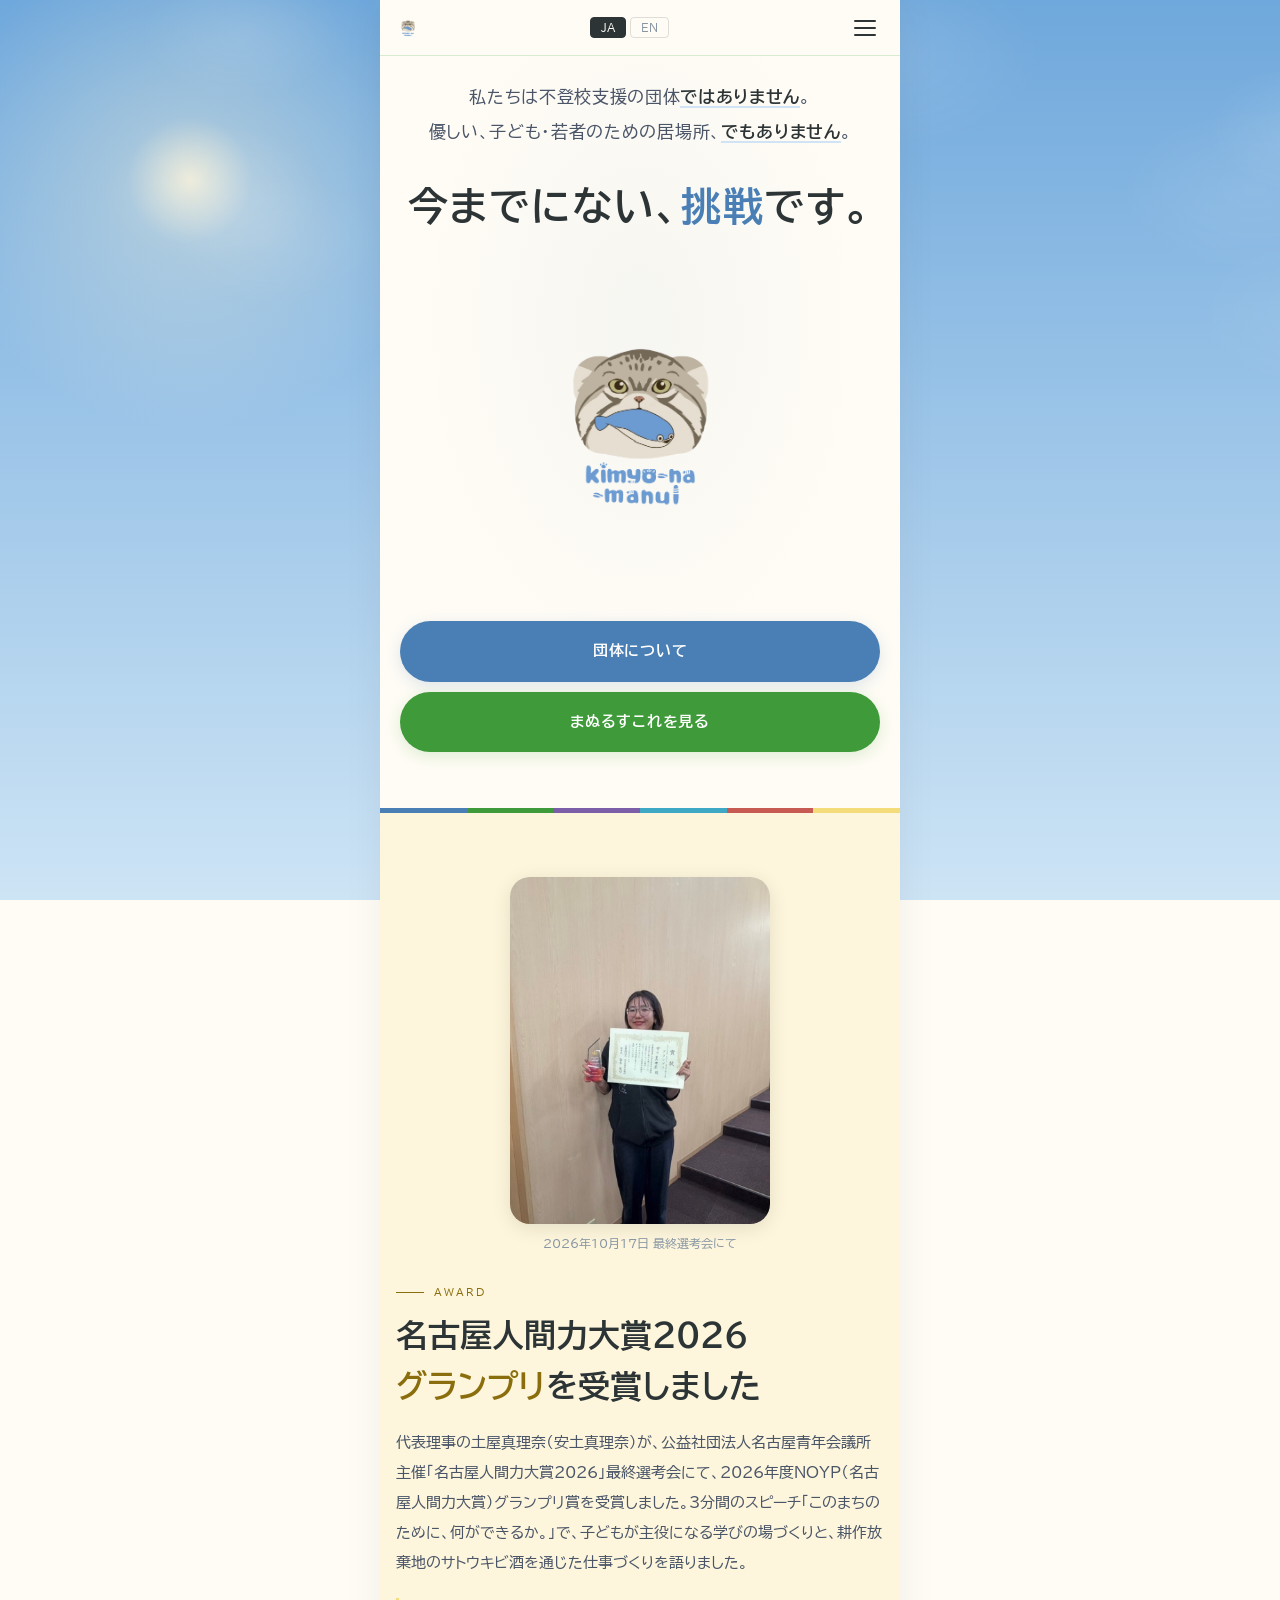
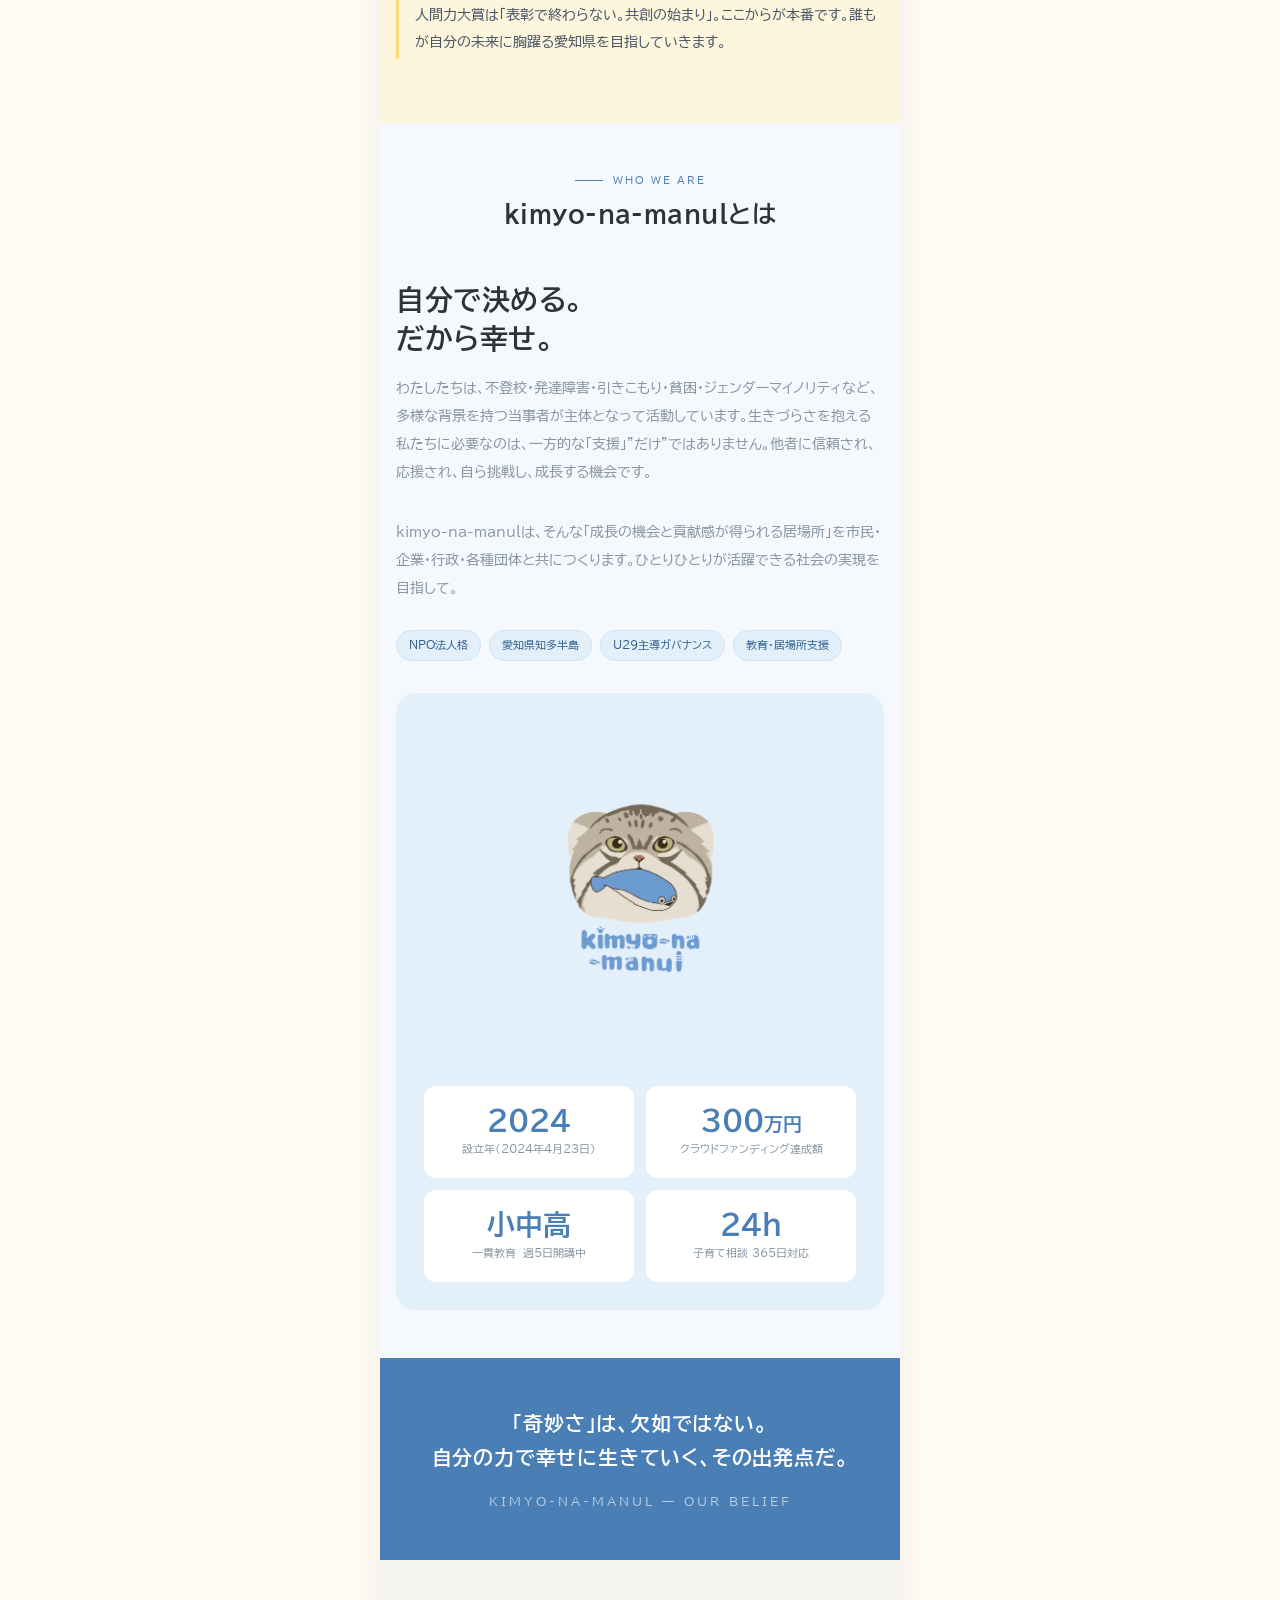
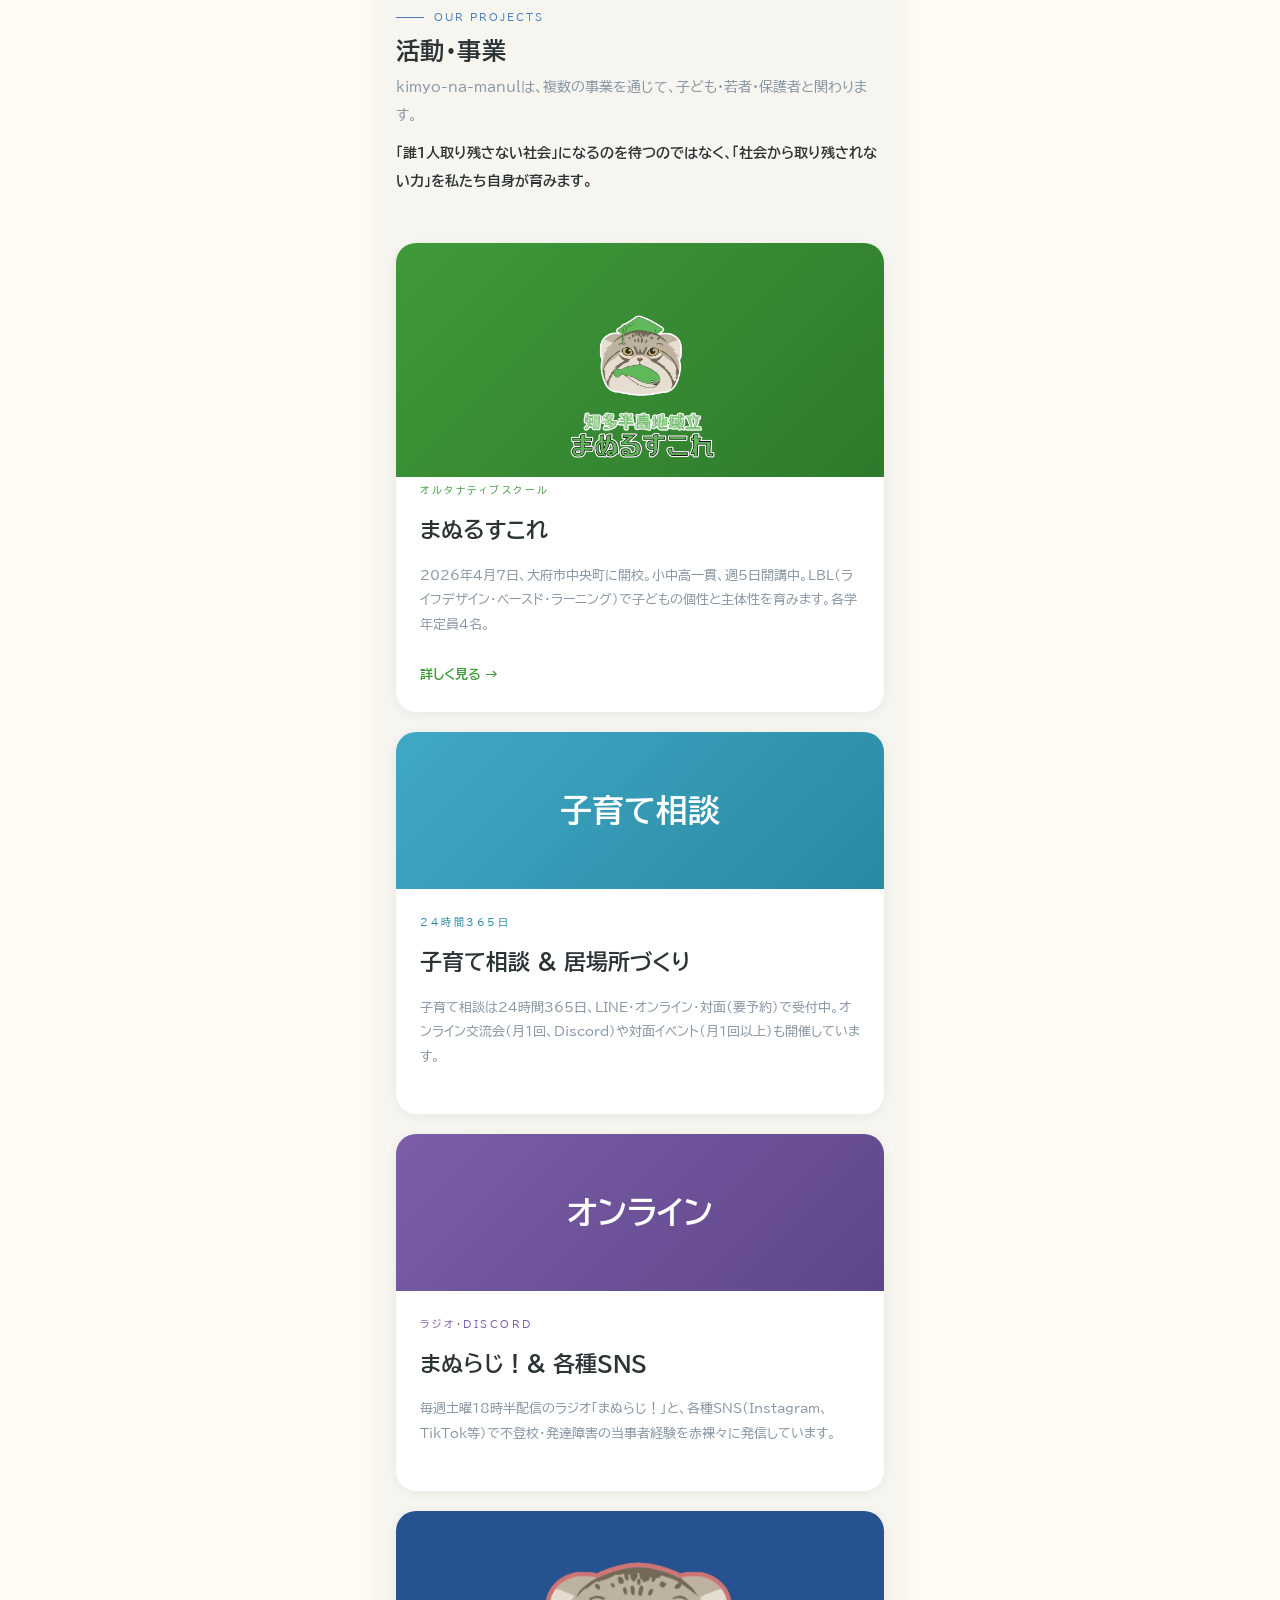
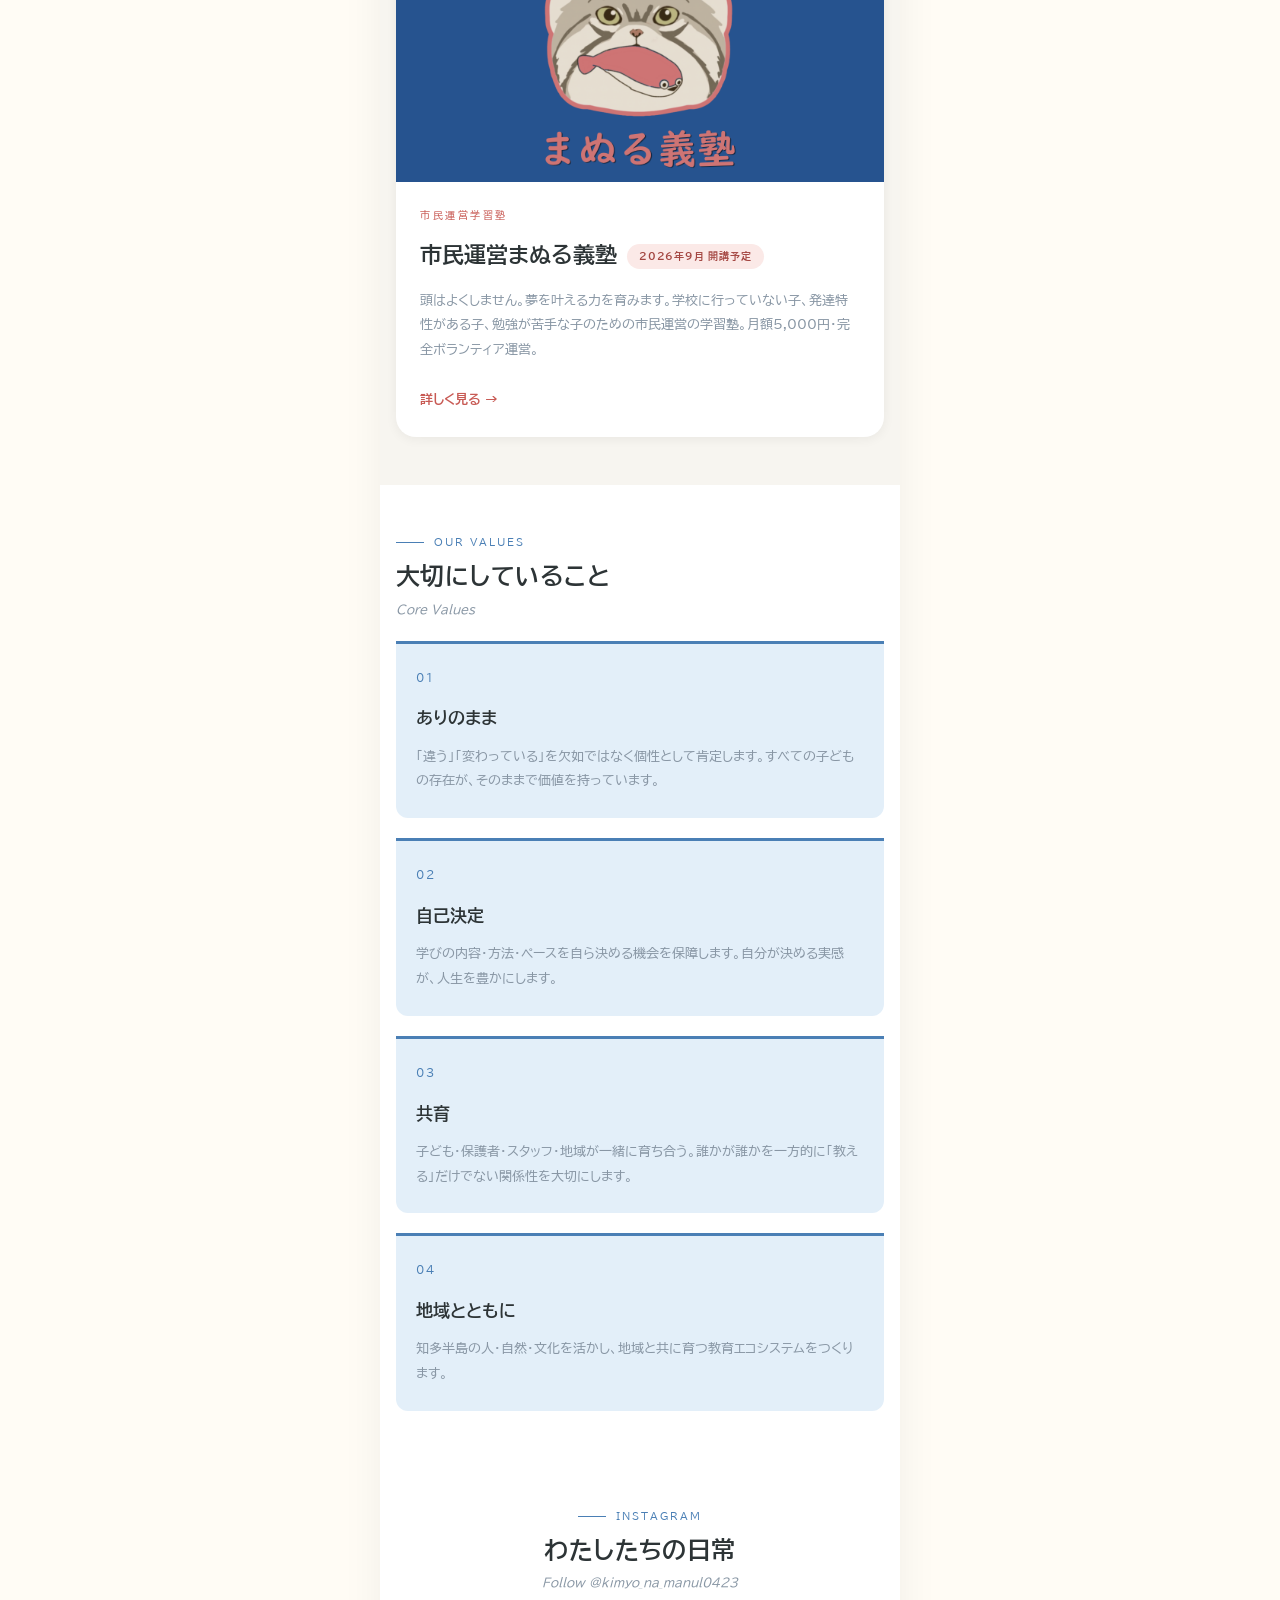
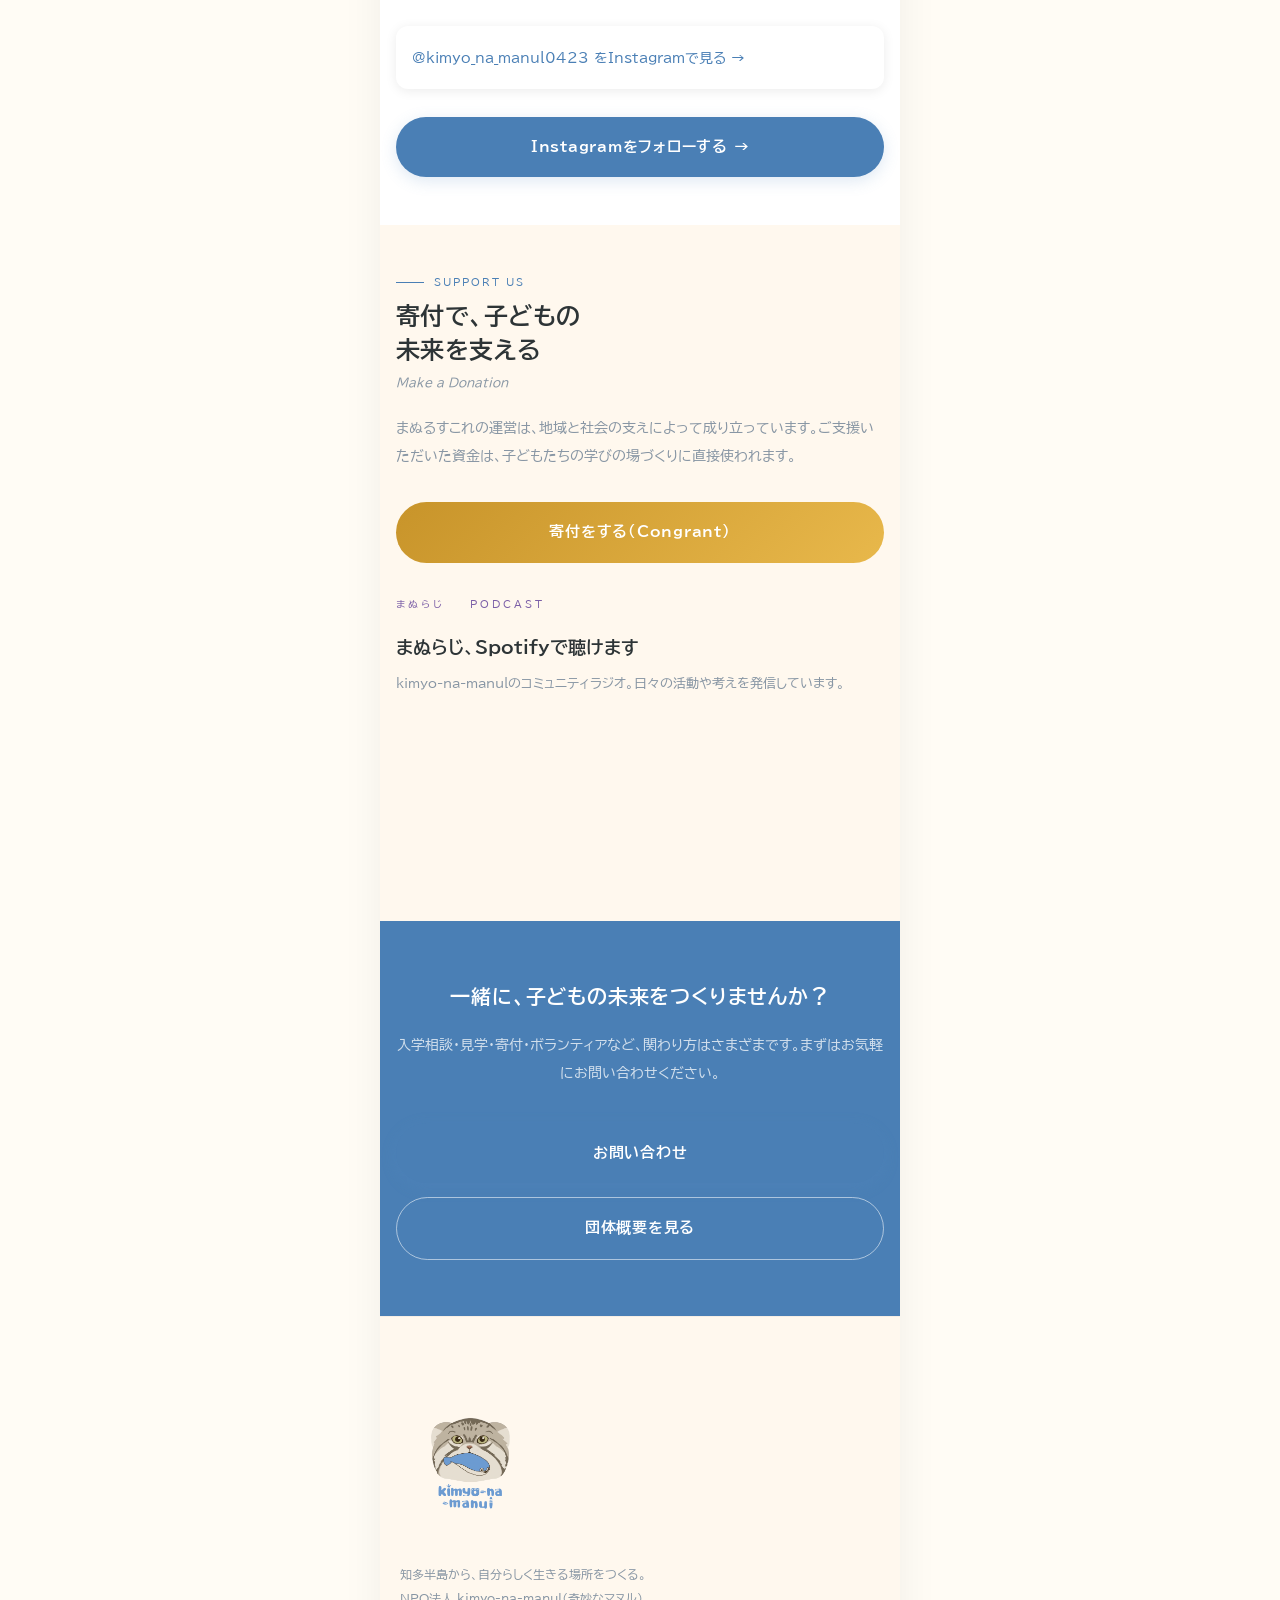
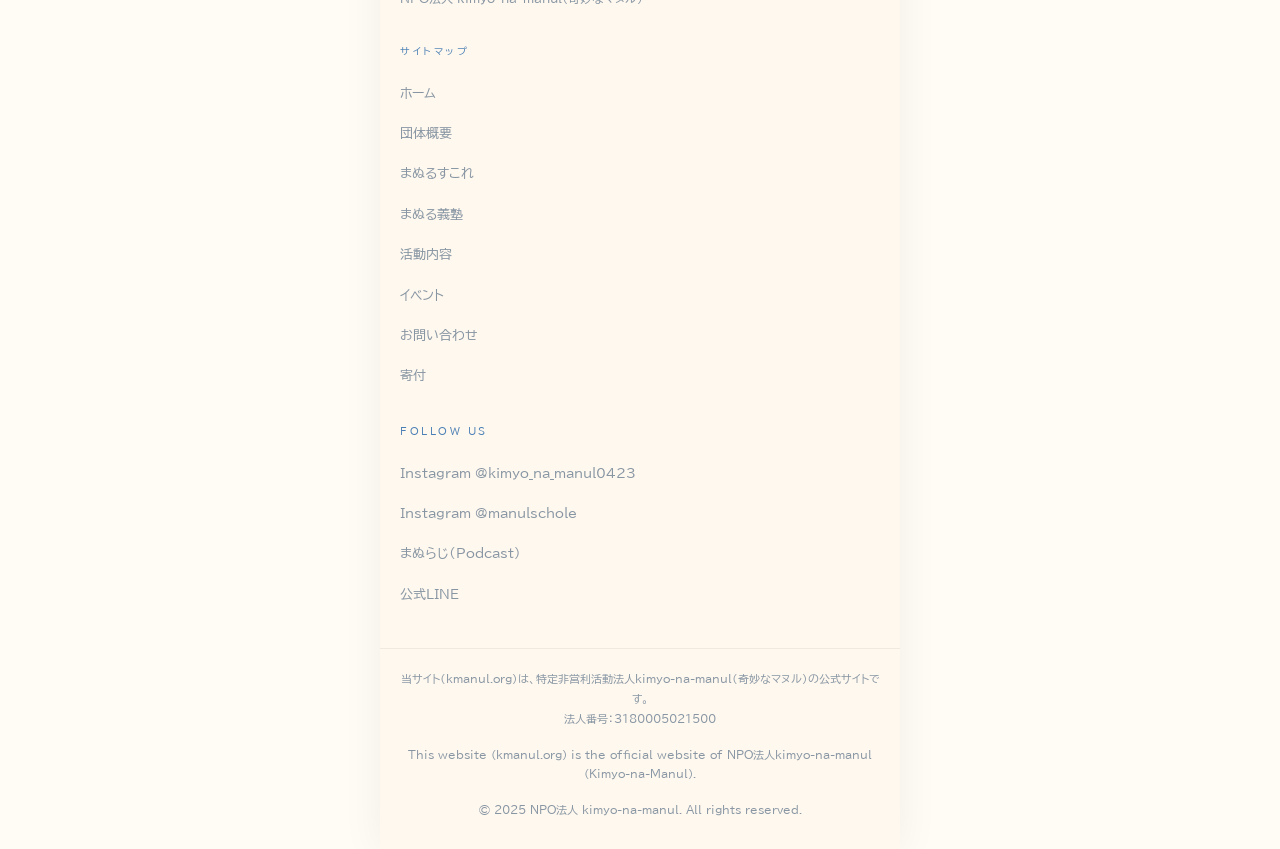
==== index.html @ 0766c2cf "まぬる義塾のロゴをトップのカードと義塾ページに追加 Co-Authored-By: Claude Opus 5.5 <noreply@anthropic.com>" ====
<!DOCTYPE html>
<html lang="ja">
<head>
<meta charset="UTF-8">
<meta name="viewport" content="width=device-width, initial-scale=1.0">
<meta name="google-site-verification" content="Asl8vJE8PZEnxf7R0S0iDRGA7ygkxkPpIfJQhtOvMJY">
<title>kimyo-na-manul（奇妙なマヌル）| 大府市のオルタナティブスクール「まぬるすこれ」運営 — 不登校の子どもの学びの場</title>
<meta name="description" content="kimyo-na-manul（奇妙なマヌル）は愛知県大府市のNPO法人。不登校・発達障害など多様な背景を持つ子どものオルタナティブスクール「まぬるすこれ」を運営。フリースクールとは異なる、自己決定・探究・地域共育の学びの場。子育て相談24時間対応。">
<meta name="keywords" content="kimyo-na-manul,奇妙なマヌル,まぬるすこれ,NPO法人,知多半島,オルタナティブスクール,大府市,不登校,フリースクール,自己決定,探究学習,りんごの樹,愛知県">
<link rel="canonical" href="https://kmanul.org/">
<link rel="alternate" hreflang="ja" href="https://kmanul.org/">
<meta property="og:title" content="kimyo-na-manul（奇妙なマヌル）| オルタナティブスクール「まぬるすこれ」運営NPO">
<meta property="og:description" content="愛知県知多半島のNPO法人。オルタナティブスクール「まぬるすこれ」を大府市で運営。自己決定と探究で子どもの主体性を育む。">
<meta property="og:url" content="https://kmanul.org/">
<meta property="og:type" content="website">
<meta property="og:image" content="https://kmanul.org/assets/logo-kmanul.png">
<meta property="og:site_name" content="NPO法人 kimyo-na-manul（奇妙なマヌル）">
<meta property="og:locale" content="ja_JP">
<meta name="twitter:card" content="summary_large_image">
<meta name="twitter:title" content="kimyo-na-manul（奇妙なマヌル）| まぬるすこれ運営NPO">
<meta name="twitter:description" content="愛知県知多半島のNPO法人。オルタナティブスクール「まぬるすこれ」を大府市で運営。">
<meta name="twitter:image" content="https://kmanul.org/assets/logo-kmanul.png">
<link rel="icon" href="favicon.ico" type="image/x-icon">
<link rel="stylesheet" href="assets/style.css?v=30">
<script type="application/ld+json">
{
  "@context": "https://schema.org",
  "@type": "NonprofitOrganization",
  "name": "NPO法人 kimyo-na-manul",
  "alternateName": ["奇妙なマヌル", "kimyo-na-manul", "キミョウナマヌル"],
  "url": "https://kmanul.org",
  "logo": "https://kmanul.org/assets/logo-kmanul.png",
  "description": "愛知県知多半島を拠点に、オルタナティブスクール「まぬるすこれ」や民間教育センター「りんごの樹」を運営するNPO法人。不登校・発達障害・多様な背景を持つ子ども・若者の成長を支援。",
  "foundingDate": "2024-04-23",
  "areaServed": {
    "@type": "AdministrativeArea",
    "name": "愛知県知多半島"
  },
  "address": {
    "@type": "PostalAddress",
    "addressLocality": "大府市",
    "addressRegion": "愛知県",
    "addressCountry": "JP"
  },
  "sameAs": [
    "https://www.instagram.com/kimyo_na_manul0423/",
    "https://www.instagram.com/manulschole/",
    "https://open.spotify.com/show/4pCX4vRVYYnigfrbYCAyXj",
    "https://congrant.com/project/kimyo-na-manul/20646"
  ],
  "knowsAbout": ["オルタナティブ教育", "不登校支援", "自己決定型学習", "地域共育"],
  "subOrganization": {
    "@type": "School",
    "name": "まぬるすこれ",
    "alternateName": ["Manul Schole", "マヌルスコレ"],
    "url": "https://kmanul.org/manul-schole.html",
    "description": "愛知県大府市のオルタナティブスクール。小中高一貫、週5日開講。自己決定・探究・地域共育を柱に子どもの主体性を育む。"
  }
}
</script>
<script type="application/ld+json">
{
  "@context": "https://schema.org",
  "@type": "WebSite",
  "name": "kimyo-na-manul（奇妙なマヌル）公式サイト",
  "alternateName": ["まぬるすこれ公式", "kmanul.org"],
  "url": "https://kmanul.org"
}
</script>
<script type="application/ld+json">
{
  "@context": "https://schema.org",
  "@type": "FAQPage",
  "mainEntity": [
    {
      "@type": "Question",
      "name": "kimyo-na-manul（奇妙なマヌル）とは何ですか？",
      "acceptedAnswer": {
        "@type": "Answer",
        "text": "愛知県大府市を拠点に活動するNPO法人です。オルタナティブスクール「まぬるすこれ」の運営、24時間対応の子育て相談、Podcastまぬらじの配信などを行っています。不登校・発達障害・多様な背景を持つ子ども・若者の成長を支えています。"
      }
    },
    {
      "@type": "Question",
      "name": "大府市で不登校の子どもが通える場所はありますか？",
      "acceptedAnswer": {
        "@type": "Answer",
        "text": "NPO法人kimyo-na-manulが運営するオルタナティブスクール「まぬるすこれ」が大府市中央町にあります。不登校の児童生徒も入学でき、小中高一貫・週5日・授業料無償で運営しています。フリースクールとは異なり、自己決定と探究を重視した教育を行っています。JR大府駅から徒歩約10分。"
      }
    }
  ]
}
</script>
<style>
/* ── HERO ── */
.hero {
  min-height: auto;
  background: var(--cream);
  display: flex;
  flex-direction: column;
  justify-content: center;
  align-items: center;
  padding: 80px 0 56px;
  position: relative;
  overflow: hidden;
  text-align: center;
}
.hero-bg {
  position: absolute;
  inset: 0;
  background:
    radial-gradient(ellipse 60% 60% at 50% 40%, rgba(74,127,181,0.05) 0%, transparent 70%);
  pointer-events: none;
}
.hero-content {
  position: relative;
  z-index: 2;
  max-width: 900px;
  margin: 0 auto;
  padding: 0 20px;
  width: 100%;
}
/* 何者でないかを先に言い切る一文。ページの起点なので弱く出さない */
.hero-deny {
  font-family: 'BIZ UDPGothic', 'Hiragino Sans', 'Yu Gothic', sans-serif;
  font-size: 20px;
  font-weight: 400;
  color: var(--text-mid);
  line-height: 2.1;
  margin-bottom: 28px;
  letter-spacing: 0.04em;
}
/* 否定の語だけ濃く太く。ここが効かないと次の「挑戦です。」が立たない */
.hero-deny b {
  font-weight: 700;
  color: var(--text);
  border-bottom: 2px solid var(--sky-mid);
  padding-bottom: 1px;
}
.hero-punch {
  font-family: 'BIZ UDPGothic', 'Hiragino Sans', 'Yu Gothic', sans-serif;
  font-size: clamp(26px, 7vw, 40px);
  font-weight: 700;
  color: var(--text);
  line-height: 1.5;
  margin-bottom: 36px;
  letter-spacing: 0.04em;
}
.hero-punch em {
  font-style: normal;
  color: var(--sky);
}
.pc-only { display: inline; }
@media (max-width: 600px) {
  .pc-only { display: none; }
}
.hero-logo { margin-bottom: 40px; }
.hero-logo img { width: min(360px, 70%); height: auto; display: inline-block; }
.hero-actions { display: flex; gap: 14px; flex-wrap: wrap; justify-content: center; }

/* ── ABOUT ── */
.about { background: var(--white); }
.about-grid {
  display: grid;
  grid-template-columns: 1fr 1fr;
  gap: 80px;
  align-items: center;
}
.about-img-block {
  background: var(--sky-light);
  border-radius: 20px;
  padding: 48px;
  text-align: center;
}
.about-img-block img { width: 80%; height: auto; }
.about-stats {
  display: grid;
  grid-template-columns: 1fr 1fr;
  gap: 12px;
  margin-top: 32px;
}
.stat {
  background: var(--white);
  border-radius: 12px;
  padding: 20px;
  text-align: center;
}
.stat-num {
  font-family: 'BIZ UDPGothic', 'Hiragino Sans', 'Yu Gothic', sans-serif;
  font-size: 36px;
  font-weight: 700;
  color: var(--sky);
  line-height: 1;
  margin-bottom: 6px;
}
.stat-label {
  font-family: 'BIZ UDPGothic', 'Hiragino Sans', 'Yu Gothic', sans-serif;
  font-size: 11px;
  color: var(--text-muted);
  line-height: 1.6;
}
.badge-list { display: flex; flex-wrap: wrap; gap: 8px; margin-top: 28px; }
.badge {
  background: var(--sky-light);
  border: 1px solid var(--sky-mid);
  color: var(--sky-dark);
  font-family: 'BIZ UDPGothic', 'Hiragino Sans', 'Yu Gothic', sans-serif;
  font-size: 12px;
  padding: 5px 14px;
  border-radius: 999px;
}

/* ── MISSION BAND ── */
.mission-band {
  background: var(--sky);
  padding: 72px 0;
  text-align: center;
}
.mission-large {
  font-family: 'BIZ UDPGothic', 'Hiragino Sans', 'Yu Gothic', sans-serif;
  font-size: clamp(22px, 3.5vw, 40px);
  font-weight: 700;
  color: var(--white);
  line-height: 1.7;
  max-width: 800px;
  margin: 0 auto 16px;
  letter-spacing: 0.04em;
}
.mission-sub {
  font-family: 'BIZ UDPGothic', 'Hiragino Sans', 'Yu Gothic', sans-serif;
  font-size: 12px;
  color: rgba(255,255,255,0.6);
  letter-spacing: 0.25em;
  text-transform: uppercase;
}

/* ── PROJECTS ── */
.projects { background: var(--stone); }
.projects-intro {
  max-width: 640px;
  margin-bottom: 48px;
}
/* 2文目が主張。1文目に埋もれないよう濃さで差をつける */
.projects-intro strong {
  display: inline-block;
  margin-top: 10px;
  font-weight: 700;
  color: var(--text);
}
.project-cards {
  display: grid;
  grid-template-columns: 1fr 1fr;
  gap: 20px;
}
.project-card {
  background: var(--white);
  border-radius: 20px;
  overflow: hidden;
  text-decoration: none;
  color: inherit;
  display: block;
  transition: transform 0.3s, box-shadow 0.3s;
  box-shadow: 0 2px 12px rgba(0,0,0,0.06);
}
.project-card:hover { transform: translateY(-6px); box-shadow: 0 12px 32px rgba(0,0,0,0.12); }
.project-card-top {
  padding: 36px 36px 0;
}
/* 事業ごとの色。七色のまま並べる */
.project-card-top.sky    { background: linear-gradient(135deg, var(--sky), var(--sky-dark)); }
.project-card-top.green  { background: linear-gradient(135deg, var(--green), var(--green-dark)); }
.project-card-top.purple { background: linear-gradient(135deg, var(--purple), var(--purple-dark)); }
.project-card-top.aqua   { background: linear-gradient(135deg, var(--aqua), var(--aqua-dark)); }
.project-card-top.red    { background: linear-gradient(135deg, var(--red), var(--red-dark)); }
.project-card-logo { width: 80%; max-width: 280px; height: auto; display: block; margin: 0 auto -20px; }
.project-card-body { padding: 32px 36px 36px; }
.project-card-tag {
  font-family: 'BIZ UDPGothic', 'Hiragino Sans', 'Yu Gothic', sans-serif;
  font-size: 10px;
  letter-spacing: 0.25em;
  text-transform: uppercase;
  margin-bottom: 10px;
}
.project-card-tag.sky    { color: var(--sky); }
.project-card-tag.green  { color: var(--green); }
.project-card-tag.purple { color: var(--purple); }
.project-card-tag.aqua   { color: var(--aqua-dark); }
.project-card-tag.red    { color: var(--red); }
.project-card-link.purple { color: var(--purple); }
.project-card-link.aqua   { color: var(--aqua-dark); }
.project-card-link.red    { color: var(--red); }
/* 開講前であることを事業名の隣で示す */
.project-card-name .soon {
  display: inline-block;
  margin-left: 10px;
  vertical-align: 3px;
  font-size: 10px;
  font-weight: 700;
  letter-spacing: 0.08em;
  color: var(--red-dark);
  background: var(--red-light);
  border-radius: 999px;
  padding: 3px 12px;
}
.project-card-name {
  font-family: 'BIZ UDPGothic', 'Hiragino Sans', 'Yu Gothic', sans-serif;
  font-size: 22px;
  font-weight: 700;
  color: var(--text);
  margin-bottom: 12px;
}
.project-card-desc {
  font-family: 'BIZ UDPGothic', 'Hiragino Sans', 'Yu Gothic', sans-serif;
  font-size: 13px;
  color: var(--text-muted);
  line-height: 1.9;
  margin-bottom: 20px;
}
.project-card-link {
  font-family: 'BIZ UDPGothic', 'Hiragino Sans', 'Yu Gothic', sans-serif;
  font-size: 13px;
  font-weight: 700;
  display: inline-flex;
  align-items: center;
  gap: 6px;
}
.project-card-link.sky { color: var(--sky); }
.project-card-link.green { color: var(--green); }

/* ── VALUES ── */
.values { background: var(--white); }
.values-grid {
  display: grid;
  grid-template-columns: repeat(4, 1fr);
  gap: 20px;
  margin-top: 8px;
}
.value-card {
  padding: 32px 24px;
  border-top: 3px solid var(--sky);
  background: var(--sky-light);
  border-radius: 0 0 12px 12px;
}
.value-num {
  font-family: 'BIZ UDPGothic', 'Hiragino Sans', 'Yu Gothic', sans-serif;
  font-size: 11px;
  color: var(--sky);
  letter-spacing: 0.2em;
  margin-bottom: 14px;
}
.value-title {
  font-family: 'BIZ UDPGothic', 'Hiragino Sans', 'Yu Gothic', sans-serif;
  font-size: 17px;
  font-weight: 700;
  color: var(--text);
  margin-bottom: 10px;
}
.value-text {
  font-family: 'BIZ UDPGothic', 'Hiragino Sans', 'Yu Gothic', sans-serif;
  font-size: 13px;
  color: var(--text-muted);
  line-height: 1.9;
}


/* ── INSTAGRAM ── */
.insta-section { background: var(--white); }
.insta-embed-wrap {
  max-width: 540px;
  margin: 32px auto 0;
}
.insta-cta {
  margin-top: 28px;
  text-align: center;
}

/* ── CTA ── */
.cta-band { background: var(--sky); padding: 80px 0; text-align: center; }
.cta-band h2 {
  font-family: 'BIZ UDPGothic', 'Hiragino Sans', 'Yu Gothic', sans-serif;
  font-size: clamp(22px, 3vw, 34px);
  font-weight: 700;
  color: var(--white);
  margin-bottom: 16px;
  letter-spacing: 0.04em;
}
.cta-band p {
  font-family: 'BIZ UDPGothic', 'Hiragino Sans', 'Yu Gothic', sans-serif;
  font-size: 14px;
  color: rgba(255,255,255,0.75);
  margin-bottom: 36px;
  line-height: 2;
}
.cta-btns { display: flex; gap: 14px; justify-content: center; flex-wrap: wrap; }

@media (max-width: 900px) {
  .hero { padding: 80px 0 56px; min-height: auto; }
  .hero-content { padding: 0 20px; }
  .hero-deny { font-size: 17px; margin-bottom: 26px; line-height: 2.05; }
  .hero-punch { font-size: clamp(26px, 7vw, 40px); margin-bottom: 36px; }
  .hero-logo img { width: min(240px, 65%); }
  .hero-actions { flex-direction: column; gap: 10px; }
  .about-grid { grid-template-columns: 1fr; gap: 32px; }
  .about-stats { grid-template-columns: 1fr 1fr; }
  .about-img-block { padding: 28px; }
  .about-img-block img { width: 60%; }
  .mission-band { padding: 48px 0; }
  .mission-large { font-size: 20px; padding: 0 8px; }
  .project-cards { grid-template-columns: 1fr; }
  .project-card-body { padding: 24px; }
  .values-grid { grid-template-columns: 1fr; }
  .value-card { padding: 24px 20px; }
  .cta-band { padding: 56px 0; }
  .cta-band h2 { font-size: 20px; }
  .cta-btns { flex-direction: column; }
}
@media (max-width: 600px) {
  .stat-num { font-size: 28px; }
  .badge { font-size: 11px; padding: 4px 12px; }
}

/* lang hidden */
[lang-hide] { display: none !important; }

/* phone-frame: force mobile layout */
.hero { padding: 80px 0 56px; min-height: auto; }
.hero-content { padding: 0 20px; }
.hero-deny { font-size: 17px; margin-bottom: 26px; line-height: 2.05; }
.hero-punch { font-size: clamp(26px, 7vw, 40px); margin-bottom: 36px; }
.hero-logo img { width: min(240px, 65%); }
.hero-actions { flex-direction: column; gap: 10px; }
.about-grid { grid-template-columns: 1fr; gap: 32px; }
.about-img-block { padding: 28px; }
.about-img-block img { width: 60%; }
.mission-band { padding: 48px 0; }
.mission-large { font-size: 20px; padding: 0 8px; }
.project-cards { grid-template-columns: 1fr !important; }
.project-card-body { padding: 24px; }
.values-grid { grid-template-columns: 1fr; }
.value-card { padding: 24px 20px; }
.cta-band { padding: 56px 0; }
.cta-band h2 { font-size: 20px; }
.cta-btns { flex-direction: column; }
.stat-num { font-size: 28px; }
.badge { font-size: 11px; padding: 4px 12px; }

/* ── AWARD（名古屋人間力大賞2026） ── */
.award {
  background: var(--yellow-light);
  padding: 64px 0;
}
.award-grid {
  display: grid;
  grid-template-columns: 1fr;
  gap: 28px;
}
.award-photo { max-width: 260px; margin: 0 auto; }
.award-photo img {
  width: 100%;
  border-radius: 20px;
  box-shadow: 0 4px 20px rgba(0,0,0,0.1);
  display: block;
}
.award-photo figcaption {
  font-size: 12px;
  color: var(--text-muted);
  margin-top: 8px;
  text-align: center;
}
.award-title {
  font-family: 'BIZ UDPGothic', 'Hiragino Sans', 'Yu Gothic', sans-serif;
  font-size: clamp(22px, 3vw, 32px);
  font-weight: 700;
  color: var(--navy);
  line-height: 1.6;
  margin-bottom: 16px;
}
.award-title em {
  font-style: normal;
  color: var(--yellow);
}
.award-text {
  font-size: 15px;
  color: var(--text-mid);
  line-height: 2;
  margin-bottom: 20px;
}
.award-quote {
  border-left: 3px solid var(--yellow-soft);
  padding: 4px 0 4px 16px;
  font-size: 14px;
  color: var(--text-mid);
  line-height: 1.9;
}
@media (max-width: 900px) {
  .award { padding: 48px 0; }
}
</style>
</head>
<body class="theme-npo">
<canvas id="sky" aria-hidden="true"></canvas>


<nav>
  <div class="nav-logo">
    <a href="index.html">
      <img src="assets/logo-kmanul.png" alt="kimyo-na-manul">
    </a>
  </div>
  <ul class="nav-links">
    <li><a href="index.html" class="active" data-ja="ホーム" data-en="Home">ホーム</a></li>
    <li><a href="about.html" data-ja="団体概要" data-en="About">団体概要</a></li>
    <li><a href="manul-schole.html" data-ja="まぬるすこれ" data-en="Manul Schole">まぬるすこれ</a></li>
    <li><a href="manul-juku.html" data-ja="まぬる義塾" data-en="Manul Gijuku">まぬる義塾</a></li>
    <li><a href="activities.html" data-ja="活動内容" data-en="Activities">活動内容</a></li>
    <li><a href="sns.html" data-ja="SNS・メディア" data-en="Media">SNS・メディア</a></li>
    <li><a href="events.html" class="nav-event" data-ja="イベント" data-en="Events">イベント</a></li>
    <li><a href="contact.html" class="nav-cta" data-ja="お問い合わせ" data-en="Contact">お問い合わせ</a></li>
  </ul>
  <div class="lang-toggle">
    <button class="lang-btn active" id="btn-ja" onclick="setLang('ja')">JA</button>
    <button class="lang-btn" id="btn-en" onclick="setLang('en')">EN</button>
  </div>
  <div class="nav-hamburger">
    <span></span><span></span><span></span>
  </div>
</nav>

<!-- HERO -->
<section class="hero">
  <div class="hero-bg"></div>
  <div class="hero-content">
    <p class="hero-deny">
      私たちは不登校支援の団体<b>ではありません</b>。<br>
      優しい、子ども・若者のための居場所、<b>でもありません</b>。
    </p>
    <h1 class="hero-punch"><span class="sr-only">kimyo-na-manul（奇妙なマヌル）— </span>今までにない、<em>挑戦</em>です。</h1>
    <div class="hero-logo">
      <img src="assets/logo-kmanul.png" alt="kimyo-na-manul（奇妙なマヌル）">
    </div>
    <div class="hero-actions">
      <a href="#about" class="btn-sky">団体について</a>
      <a href="manul-schole.html" class="btn-green">まぬるすこれを見る</a>
    </div>
  </div>
</section>

<!-- 七色 — ひとつの色では表せない -->
<div class="spectrum" role="presentation"></div>

<!-- AWARD — 名古屋人間力大賞2026 -->
<section class="award" id="award">
  <div class="container">
    <div class="award-grid">
      <figure class="award-photo reveal">
        <img src="images/award_noyp2026.jpg" alt="名古屋人間力大賞2026グランプリのトロフィーと賞状を手にする代表理事・土屋真理奈" loading="lazy">
        <figcaption data-ja="2026年10月17日 最終選考会にて" data-en="At the final selection, Oct 17, 2026">2026年10月17日 最終選考会にて</figcaption>
      </figure>
      <div class="reveal">
        <div class="eyebrow eyebrow-yellow">Award</div>
        <h2 class="award-title" data-ja="名古屋人間力大賞2026<br><em>グランプリ</em>を受賞しました" data-en="Grand Prix at the<br><em>Nagoya Ningenryoku Award 2026</em>">名古屋人間力大賞2026<br><em>グランプリ</em>を受賞しました</h2>
        <p class="award-text" data-ja="代表理事の土屋真理奈（安土真理奈）が、公益社団法人名古屋青年会議所主催「名古屋人間力大賞2026」最終選考会にて、2026年度NOYP（名古屋人間力大賞）グランプリ賞を受賞しました。3分間のスピーチ「このまちのために、何ができるか。」で、子どもが主役になる学びの場づくりと、耕作放棄地のサトウキビ酒を通じた仕事づくりを語りました。" data-en="Our representative director, Marina Tsuchiya (Marina Azuchi), received the 2026 NOYP Grand Prix at the Nagoya Ningenryoku Award 2026, hosted by the Nagoya Junior Chamber. In her 3-minute speech, “What can I do for this town?”, she spoke about building places where children lead their own learning, and creating jobs through sugarcane liquor grown on abandoned farmland.">
          代表理事の土屋真理奈（安土真理奈）が、公益社団法人名古屋青年会議所主催「名古屋人間力大賞2026」最終選考会にて、2026年度NOYP（名古屋人間力大賞）グランプリ賞を受賞しました。3分間のスピーチ「このまちのために、何ができるか。」で、子どもが主役になる学びの場づくりと、耕作放棄地のサトウキビ酒を通じた仕事づくりを語りました。
        </p>
        <p class="award-quote" data-ja="人間力大賞は「表彰で終わらない。共創の始まり」。ここからが本番です。誰もが自分の未来に胸躍る愛知県を目指していきます。" data-en="The award “doesn't end with recognition — it's the beginning of co-creation.” The real work starts now, toward an Aichi where everyone is excited about their own future.">
          人間力大賞は「表彰で終わらない。共創の始まり」。ここからが本番です。誰もが自分の未来に胸躍る愛知県を目指していきます。
        </p>
      </div>
    </div>
  </div>
</section>

<!-- ABOUT -->
<section class="about" id="about" style="background:var(--misora-bg);">
  <div class="container">
    <div style="margin-bottom:48px;text-align:center;" class="reveal">
      <div class="eyebrow eyebrow-sky" style="justify-content:center;">Who We Are</div>
      <h2 class="section-title" data-ja="kimyo-na-manulとは" data-en="Who We Are">kimyo-na-manulとは</h2>
    </div>
    <div class="about-grid">
      <div class="reveal">
        <h3 class="section-title" style="font-size:clamp(20px,2.5vw,28px);margin-bottom:16px;" data-ja="自分で決める。<br>だから幸せ。" data-en="Decide for yourself.<br>That's happiness.">自分で決める。<br>だから幸せ。</h3>
        <p class="section-lead" data-ja="わたしたちは、不登校・発達障害・引きこもり・貧困・ジェンダーマイノリティなど、多様な背景を持つ当事者が主体となって活動しています。生きづらさを抱える私たちに必要なのは、一方的な「支援」”だけ”ではありません。他者に信頼され、応援され、自ら挑戦し、成長する機会です。" data-en="We are led by people with diverse backgrounds — school refusal, developmental differences, social withdrawal, poverty, gender minorities. What those of us living with hardship need is not one-sided 'support' alone. It is trust, encouragement, and opportunities to challenge ourselves and grow.">
          わたしたちは、不登校・発達障害・引きこもり・貧困・ジェンダーマイノリティなど、多様な背景を持つ当事者が主体となって活動しています。生きづらさを抱える私たちに必要なのは、一方的な「支援」”だけ”ではありません。他者に信頼され、応援され、自ら挑戦し、成長する機会です。
        </p>
        <p style="font-size:14px;color:var(--text-muted);line-height:2;max-width:620px;margin-bottom:28px;" data-ja="kimyo-na-manulは、そんな「成長の機会と貢献感が得られる居場所」を市民・企業・行政・各種団体と共につくります。ひとりひとりが活躍できる社会の実現を目指して。" data-en="kimyo-na-manul creates 'places where people gain growth opportunities and a sense of contribution', together with citizens, businesses, government, and organizations — aiming for a society where everyone can thrive.">
          kimyo-na-manulは、そんな「成長の機会と貢献感が得られる居場所」を市民・企業・行政・各種団体と共につくります。ひとりひとりが活躍できる社会の実現を目指して。
        </p>
        <div class="badge-list">
          <span class="badge" data-ja="NPO法人格" data-en="Nonprofit">NPO法人格</span>
          <span class="badge" data-ja="愛知県知多半島" data-en="Chita Peninsula, Aichi">愛知県知多半島</span>
          <span class="badge" data-ja="U29主導ガバナンス" data-en="U29 Leadership">U29主導ガバナンス</span>
          <span class="badge" data-ja="教育・居場所支援" data-en="Education & Spaces">教育・居場所支援</span>
        </div>
      </div>
      <div class="about-img-block reveal">
        <img src="assets/logo-kmanul.png" alt="kimyo-na-manul">
        <div class="about-stats">
          <div class="stat">
            <div class="stat-num">2024</div>
            <div class="stat-label" data-ja="設立年（2024年4月23日）" data-en="Founded (April 23, 2024)">設立年（2024年4月23日）</div>
          </div>
          <div class="stat">
            <div class="stat-num">300<span style="font-size:1.2rem">万円</span></div>
            <div class="stat-label" data-ja="クラウドファンディング達成額" data-en="Crowdfunding achieved">クラウドファンディング達成額</div>
          </div>
          <div class="stat">
            <div class="stat-num">小中高</div>
            <div class="stat-label" data-ja="一貫教育　週5日開講中" data-en="K-12 integrated, 5 days/week">一貫教育　週5日開講中</div>
          </div>
          <div class="stat">
            <div class="stat-num">24h</div>
            <div class="stat-label" data-ja="子育て相談 365日対応" data-en="Parenting support, 365 days">子育て相談 365日対応</div>
          </div>
        </div>
      </div>
    </div>
  </div>
</section>

<!-- MISSION BAND -->
<div class="mission-band">
  <div class="container">
    <p class="mission-large reveal" data-ja="「奇妙さ」は、欠如ではない。<br>自分の力で幸せに生きていく、その出発点だ。" data-en="Being 'different' is not a deficiency.<br>It is the starting point for living happily on your own terms.">
      「奇妙さ」は、欠如ではない。<br>自分の力で幸せに生きていく、その出発点だ。
    </p>
    <p class="mission-sub reveal">KIMYO-NA-MANUL — OUR BELIEF</p>
  </div>
</div>

<!-- PROJECTS -->
<section class="projects" id="projects">
  <div class="container">
    <div class="eyebrow eyebrow-sky reveal" data-ja="Our Projects" data-en="Our Projects">Our Projects</div>
    <h2 class="section-title reveal" data-ja="活動・事業" data-en="What We Do">活動・事業</h2>
    <div class="projects-intro reveal">
      <p class="section-lead" data-ja="kimyo-na-manulは、複数の事業を通じて、子ども・若者・保護者と関わります。<br><strong>「誰1人取り残さない社会」になるのを待つのではなく、「社会から取り残されない力」を私たち自身が育みます。</strong>" data-en="kimyo-na-manul engages with children, youth, and guardians through multiple programs.<br><strong>Rather than waiting for a society that leaves no one behind, we build the strength not to be left behind.</strong>">kimyo-na-manulは、複数の事業を通じて、子ども・若者・保護者と関わります。<br><strong>「誰1人取り残さない社会」になるのを待つのではなく、「社会から取り残されない力」を私たち自身が育みます。</strong></p>
    </div>
    <div class="project-cards" style="grid-template-columns:repeat(4,1fr);">
      <a href="manul-schole.html" class="project-card reveal">
        <div class="project-card-top green">
          <img src="assets/logo-manul-schole.png" alt="まぬるすこれ" class="project-card-logo">
        </div>
        <div class="project-card-body">
          <div class="project-card-tag green" data-ja="オルタナティブスクール" data-en="Alternative School">オルタナティブスクール</div>
          <div class="project-card-name" data-ja="まぬるすこれ" data-en="Manul Schole">まぬるすこれ</div>
          <p class="project-card-desc" data-ja="2026年4月7日、大府市中央町に開校。小中高一貫、週5日開講中。LBL（ライフデザイン・ベースド・ラーニング）で子どもの個性と主体性を育みます。各学年定員4名。" data-en="Opened April 7, 2026 in Obu City. K-12 integrated, 5 days/week. Nurturing individuality through Life Design-Based Learning. 4 students per grade.">2026年4月7日、大府市中央町に開校。小中高一貫、週5日開講中。LBL（ライフデザイン・ベースド・ラーニング）で子どもの個性と主体性を育みます。各学年定員4名。</p>
          <span class="project-card-link green" data-ja="詳しく見る →" data-en="Learn more →">詳しく見る →</span>
        </div>
      </a>
      <div class="project-card reveal">
        <div class="project-card-top aqua" style="padding-top:48px;padding-bottom:48px;text-align:center;">
          <span style="font-family:'BIZ UDPGothic','Hiragino Sans','Yu Gothic',sans-serif;font-size:32px;font-weight:700;color:var(--white);">子育て相談</span>
        </div>
        <div class="project-card-body">
          <div class="project-card-tag aqua" data-ja="24時間365日" data-en="24/7 Support">24時間365日</div>
          <div class="project-card-name" data-ja="子育て相談 & 居場所づくり" data-en="Parenting Support & Community">子育て相談 & 居場所づくり</div>
          <p class="project-card-desc" data-ja="子育て相談は24時間365日、LINE・オンライン・対面（要予約）で受付中。オンライン交流会（月1回、Discord）や対面イベント（月1回以上）も開催しています。" data-en="Parenting consultations available 24/7 via LINE, online, or in person (by appointment). Online meetups (monthly, on Discord) and in-person events (at least monthly) are also held.">子育て相談は24時間365日、LINE・オンライン・対面（要予約）で受付中。オンライン交流会（月1回、Discord）や対面イベント（月1回以上）も開催しています。</p>
        </div>
      </div>
      <div class="project-card reveal">
        <div class="project-card-top purple" style="padding-top:48px;padding-bottom:48px;text-align:center;">
          <span style="font-family:'BIZ UDPGothic','Hiragino Sans','Yu Gothic',sans-serif;font-size:32px;font-weight:700;color:var(--white);">オンライン</span>
        </div>
        <div class="project-card-body">
          <div class="project-card-tag purple" data-ja="ラジオ・Discord" data-en="Radio & Discord">ラジオ・Discord</div>
          <div class="project-card-name" data-ja="まぬらじ！& 各種SNS" data-en="Manuraji! & Social Media">まぬらじ！& 各種SNS</div>
          <p class="project-card-desc" data-ja="毎週土曜18時半配信のラジオ「まぬらじ！」と、各種SNS（Instagram、TikTok等）で不登校・発達障害の当事者経験を赤裸々に発信しています。" data-en="Our weekly radio show 'Manuraji!' airs Saturdays at 6:30 PM, and on social media (Instagram, TikTok and others) we speak candidly about living with school refusal and developmental differences.">毎週土曜18時半配信のラジオ「まぬらじ！」と、各種SNS（Instagram、TikTok等）で不登校・発達障害の当事者経験を赤裸々に発信しています。</p>
        </div>
      </div>
      <a href="manul-juku.html" class="project-card reveal">
        <div class="project-card-top" style="background:#26538F;text-align:center;">
          <img src="assets/logo-manul-juku.png" alt="まぬる義塾" style="width:60%;max-width:220px;height:auto;display:block;margin:0 auto;">
        </div>
        <div class="project-card-body">
          <div class="project-card-tag red" data-ja="市民運営学習塾" data-en="Community-Run Tutoring">市民運営学習塾</div>
          <div class="project-card-name" data-ja="市民運営まぬる義塾<span class='soon'>2026年9月 開講予定</span>" data-en="Manul Gijuku<span class='soon'>Opening Sept 2026</span>">市民運営まぬる義塾<span class="soon">2026年9月 開講予定</span></div>
          <p class="project-card-desc" data-ja="頭はよくしません。夢を叶える力を育みます。学校に行っていない子、発達特性がある子、勉強が苦手な子のための市民運営の学習塾。月額5,000円・完全ボランティア運営。" data-en="We don't make you smarter — we nurture the power to make dreams come true. A community-run tutoring school for children not attending school, with developmental differences, or struggling with studies. ¥5,000/month, fully volunteer-run.">頭はよくしません。夢を叶える力を育みます。学校に行っていない子、発達特性がある子、勉強が苦手な子のための市民運営の学習塾。月額5,000円・完全ボランティア運営。</p>
          <span class="project-card-link red" data-ja="詳しく見る →" data-en="Learn more →">詳しく見る →</span>
        </div>
      </a>
    </div>
  </div>
</section>

<!-- VALUES -->
<section class="values">
  <div class="container">
    <div class="eyebrow eyebrow-sky reveal" data-ja="Our Values" data-en="Our Values">Our Values</div>
    <h2 class="section-title reveal" data-ja="大切にしていること" data-en="What We Value">大切にしていること</h2>
    <span class="section-title-en reveal">Core Values</span>
    <div class="values-grid">
      <div class="value-card reveal">
        <div class="value-num">01</div>
        <div class="value-title" data-ja="ありのまま" data-en="As You Are">ありのまま</div>
        <p class="value-text" data-ja="「違う」「変わっている」を欠如ではなく個性として肯定します。すべての子どもの存在が、そのままで価値を持っています。" data-en="We affirm 'different' and 'unusual' as individuality, not deficiency. Every child has inherent worth.">「違う」「変わっている」を欠如ではなく個性として肯定します。すべての子どもの存在が、そのままで価値を持っています。</p>
      </div>
      <div class="value-card reveal">
        <div class="value-num">02</div>
        <div class="value-title" data-ja="自己決定" data-en="Self-determination">自己決定</div>
        <p class="value-text" data-ja="学びの内容・方法・ペースを自ら決める機会を保障します。自分が決める実感が、人生を豊かにします。" data-en="We ensure opportunities to decide one's own learning content, method, and pace. The experience of deciding for yourself enriches life.">学びの内容・方法・ペースを自ら決める機会を保障します。自分が決める実感が、人生を豊かにします。</p>
      </div>
      <div class="value-card reveal">
        <div class="value-num">03</div>
        <div class="value-title" data-ja="共育" data-en="Co-education">共育</div>
        <p class="value-text" data-ja="子ども・保護者・スタッフ・地域が一緒に育ち合う。誰かが誰かを一方的に「教える」だけでない関係性を大切にします。" data-en="Children, parents, staff, and community grow together. We value relationships that go beyond one-sided 'teaching'.">子ども・保護者・スタッフ・地域が一緒に育ち合う。誰かが誰かを一方的に「教える」だけでない関係性を大切にします。</p>
      </div>
      <div class="value-card reveal">
        <div class="value-num">04</div>
        <div class="value-title" data-ja="地域とともに" data-en="With the Community">地域とともに</div>
        <p class="value-text" data-ja="知多半島の人・自然・文化を活かし、地域と共に育つ教育エコシステムをつくります。" data-en="We build an educational ecosystem that grows with the people, nature, and culture of the Chita Peninsula.">知多半島の人・自然・文化を活かし、地域と共に育つ教育エコシステムをつくります。</p>
      </div>
    </div>
  </div>
</section>

<!-- INSTAGRAM -->
<section class="insta-section">
  <div class="container">
    <div class="eyebrow eyebrow-sky reveal" style="justify-content:center;">Instagram</div>
    <h2 class="section-title reveal" style="text-align:center;">わたしたちの日常</h2>
    <span class="section-title-en reveal" style="text-align:center;display:block;">Follow @kimyo_na_manul0423</span>
    <div class="insta-embed-wrap reveal">
      <blockquote class="instagram-media" data-instgrm-permalink="https://www.instagram.com/kimyo_na_manul0423/" data-instgrm-version="14" style="background:#FFF; border:0; border-radius:12px; box-shadow:0 2px 12px rgba(0,0,0,0.08); margin:0 auto; max-width:540px; min-width:326px; padding:0; width:100%;">
        <div style="padding:16px;">
          <a href="https://www.instagram.com/kimyo_na_manul0423/" target="_blank" rel="noopener" style="color:var(--sky);text-decoration:none;font-family:'BIZ UDPGothic','Hiragino Sans','Yu Gothic',sans-serif;font-size:14px;">@kimyo_na_manul0423 をInstagramで見る →</a>
        </div>
      </blockquote>
    </div>
    <div class="insta-cta reveal">
      <a href="https://www.instagram.com/kimyo_na_manul0423/" target="_blank" rel="noopener" class="btn-sky">Instagramをフォローする →</a>
    </div>
  </div>
</section>

<!-- DONATE -->
<section style="background:var(--warm-white);padding:48px 0;">
  <div class="container">
    <div style="display:grid;grid-template-columns:1fr;gap:32px;">
      <div class="reveal">
        <div class="eyebrow eyebrow-sky">Support Us</div>
        <h2 class="section-title" data-ja="寄付で、子どもの<br>未来を支える" data-en="Support children's future<br>with a donation">寄付で、子どもの<br>未来を支える</h2>
        <span class="section-title-en">Make a Donation</span>
        <p style="font-size:14px;color:var(--text-muted);line-height:2;max-width:480px;margin-bottom:32px;" data-ja="まぬるすこれの運営は、地域と社会の支えによって成り立っています。ご支援いただいた資金は、子どもたちの学びの場づくりに直接使われます。" data-en="Manul Schole is sustained by the support of community and society. Donations go directly to building learning spaces for children.">まぬるすこれの運営は、地域と社会の支えによって成り立っています。ご支援いただいた資金は、子どもたちの学びの場づくりに直接使われます。</p>
        <a href="https://congrant.com/project/kimyo-na-manul/20646" target="_blank" rel="noopener" class="btn-gold" data-ja="寄付をする（Congrant）" data-en="Donate (Congrant)">寄付をする（Congrant）</a>
      </div>
      <div class="reveal">
        <div style="font-size:10px;color:var(--purple);letter-spacing:0.3em;text-transform:uppercase;margin-bottom:16px;">まぬらじ — Podcast</div>
        <div style="font-size:18px;font-weight:700;color:var(--text);margin-bottom:8px;" data-ja="まぬらじ、Spotifyで聴けます" data-en="Listen to Manuraji on Spotify">まぬらじ、Spotifyで聴けます</div>
        <p style="font-size:13px;color:var(--text-muted);line-height:1.8;margin-bottom:16px;" data-ja="kimyo-na-manulのコミュニティラジオ。日々の活動や考えを発信しています。" data-en="kimyo-na-manul's community radio. Sharing our daily activities and thoughts.">kimyo-na-manulのコミュニティラジオ。日々の活動や考えを発信しています。</p>
        <iframe style="border-radius:12px" src="https://open.spotify.com/embed/show/4pCX4vRVYYnigfrbYCAyXj?utm_source=generator" width="100%" height="152" frameBorder="0" allowfullscreen="" allow="autoplay; clipboard-write; encrypted-media; fullscreen; picture-in-picture" loading="lazy"></iframe>
      </div>
    </div>
  </div>
</section>

<!-- CTA -->
<div class="cta-band">
  <div class="container">
    <h2 class="reveal" data-ja="一緒に、子どもの未来をつくりませんか？" data-en="Let's build the future for children, together.">一緒に、子どもの未来をつくりませんか？</h2>
    <p class="reveal" data-ja="入学相談・見学・寄付・ボランティアなど、関わり方はさまざまです。まずはお気軽にお問い合わせください。" data-en="There are many ways to get involved — admissions, visits, donations, volunteering. Feel free to reach out.">入学相談・見学・寄付・ボランティアなど、関わり方はさまざまです。まずはお気軽にお問い合わせください。</p>
    <div class="cta-btns reveal">
      <a href="contact.html" class="btn-sky" data-ja="お問い合わせ" data-en="Contact Us">お問い合わせ</a>
      <a href="about.html" class="btn-outline-white" data-ja="団体概要を見る" data-en="About Us">団体概要を見る</a>
    </div>
  </div>
</div>

<!-- FOOTER -->
<footer>
  <div class="footer-inner">
    <div class="footer-logo">
      <img src="assets/logo-kmanul.png" alt="kimyo-na-manul">
      <div class="footer-tagline" data-ja="知多半島から、自分らしく生きる場所をつくる。<br>NPO法人 kimyo-na-manul（奇妙なマヌル）" data-en="Creating spaces to live authentically, from the Chita Peninsula.<br>NPO kimyo-na-manul">知多半島から、自分らしく生きる場所をつくる。<br>NPO法人 kimyo-na-manul（奇妙なマヌル）</div>
    </div>
    <div>
      <div class="footer-col-title" data-ja="サイトマップ" data-en="Site Map">サイトマップ</div>
      <ul class="footer-links">
        <li><a href="index.html" data-ja="ホーム" data-en="Home">ホーム</a></li>
        <li><a href="about.html" data-ja="団体概要" data-en="About">団体概要</a></li>
        <li><a href="manul-schole.html">まぬるすこれ</a></li>
    <li><a href="manul-juku.html" data-ja="まぬる義塾" data-en="Manul Gijuku">まぬる義塾</a></li>
        <li><a href="activities.html" data-ja="活動内容" data-en="Activities">活動内容</a></li>
        <li><a href="events.html" data-ja="イベント" data-en="Events">イベント</a></li>
        <li><a href="contact.html" data-ja="お問い合わせ" data-en="Contact">お問い合わせ</a></li>
        <li><a href="https://congrant.com/project/kimyo-na-manul/20646" target="_blank" rel="noopener" data-ja="寄付" data-en="Donate">寄付</a></li>
      </ul>
    </div>
    <div>
      <div class="footer-col-title">Follow Us</div>
      <ul class="footer-links">
        <li><a href="https://www.instagram.com/kimyo_na_manul0423/" target="_blank" rel="noopener">Instagram @kimyo_na_manul0423</a></li>
        <li><a href="https://www.instagram.com/manulschole/" target="_blank" rel="noopener">Instagram @manulschole</a></li>
        <li><a href="https://open.spotify.com/show/4pCX4vRVYYnigfrbYCAyXj" target="_blank" rel="noopener" data-ja="まぬらじ（Podcast）" data-en="Manuraji (Podcast)">まぬらじ（Podcast）</a></li>
        <li><a href="https://line.me/R/ti/p/%40597rhvgp" target="_blank" rel="noopener" data-ja="公式LINE" data-en="Official LINE">公式LINE</a></li>
      </ul>
    </div>
  </div>
  <div class="footer-bottom">
    <div class="footer-legal">
      当サイト（kmanul.org）は、特定非営利活動法人kimyo-na-manul（奇妙なマヌル）の公式サイトです。<br>
      法人番号：3180005021500
    </div>
    <div class="footer-legal" lang="en">
      This website (kmanul.org) is the official website of NPO法人kimyo-na-manul (Kimyo-na-Manul).
    </div>
    <div class="footer-copy">© 2025 NPO法人 kimyo-na-manul. All rights reserved.</div>
  </div>
</footer>

<script>
// Reveal on scroll
const reveals = document.querySelectorAll('.reveal');
const observer = new IntersectionObserver(entries => {
  entries.forEach(e => { if (e.isIntersecting) { e.target.classList.add('visible'); } });
}, { threshold: 0.1 });
reveals.forEach(el => observer.observe(el));

// Language toggle
function setLang(lang) {
  document.documentElement.lang = lang;
  document.getElementById('btn-ja').classList.toggle('active', lang === 'ja');
  document.getElementById('btn-en').classList.toggle('active', lang === 'en');
  document.querySelectorAll('[data-ja][data-en]').forEach(el => {
    el.innerHTML = lang === 'en' ? el.dataset.en : el.dataset.ja;
  });
}
</script>
<script async src="//www.instagram.com/embed.js"></script>
<script src="assets/main.js?v=2"></script>
<script src="assets/sky.js?v=5"></script>
</body>
</html>
---- assets/style.css ----
/* ── kmanul.org 共通スタイル（あたたかいデザイン） ── */
/* BIZ UDPGothic: モリサワのUDフォント（Google Fonts / 全デバイス配信） */
@import url('https://fonts.googleapis.com/css2?family=BIZ+UDPGothic:wght@400;700&display=swap');

:root {
  --announce-h: 36px;

  /* ══════════════════════════════════════════
     七色 — 事業ごとのテーマカラー
     わたしたちは、ひとつの色では表せない。
     ══════════════════════════════════════════ */

  /* ① NPO法人 kimyo-na-manul ── みそら色（ブルー） */
  --sky:        #4A7FB5;
  --sky-dark:   #2E5F8E;
  --sky-light:  #E3EFF9;
  --sky-mid:    #D0E4F5;
  --misora-bg:  #F5F8FC;

  /* ② 知多半島地域立 まぬるすこれ ── グリーン */
  --green:      #3F9A3A;
  --green-dark: #2F7A2C;
  --green-light:#E8F5E6;
  --green-bg:   #F0F8EF;

  /* ③ オンライン事業（Discord・まぬらじ）── 紫 */
  --purple:      #7B5EA7;
  --purple-dark: #5F468A;
  --purple-light:#EFE9F7;

  /* ④ 子育て24時間相談 ── 水色 */
  --aqua:       #3FA8C4;
  --aqua-dark:  #2A8AA4;
  --aqua-light: #E2F4F9;

  /* ⑤ 市民運営 まぬる義塾 ── 柔らかい赤 */
  --red:        #C85A54;
  --red-dark:   #A34540;
  --red-light:  #FBE9E7;
  --red-bg:     #FDF5F4;

  /* オレンジ（現在どの事業にも割り当てなし） */
  --orange:      #D9822B;
  --orange-dark: #B36618;
  --orange-light:#FFF0E0;

  /* ⑥ 月1回 対面イベント・ボドゲ会 ── パステルイエロー
     黄はそのままだと文字に使えないため、面と文字で明度を分けている */
  --yellow:      #8A6E0D;   /* 文字・ボタン用に沈めた黄 */
  --yellow-soft: #F5DC7A;   /* 面で使うパステル（本来の色） */
  --yellow-light:#FDF6DC;

  --pink:       #E8879B;
  --pink-light: #FDE8ED;

  /* ページごとの主役の色。body の theme-* クラスで切り替える */
  --brand:       var(--sky);
  --brand-dark:  var(--sky-dark);
  --brand-light: var(--sky-light);

  --navy:       #2D3436;
  --navy-mid:   #4A5568;
  --white:      #FFFFFF;
  --cream:      #FFFCF5;
  --warm-white: #FFF8EE;
  --stone:      #F7F5F0;
  --text:       #2D3436;
  --text-mid:   #4A5568;
  --text-muted: #8896A4;
}

/* ── ページの主役の色 ───────────────────── */
body.theme-npo    { --brand: var(--sky);    --brand-dark: var(--sky-dark);    --brand-light: var(--sky-light); }
body.theme-schole { --brand: var(--green);  --brand-dark: var(--green-dark);  --brand-light: var(--green-light); }
body.theme-online { --brand: var(--purple); --brand-dark: var(--purple-dark); --brand-light: var(--purple-light); }
body.theme-soudan { --brand: var(--aqua);   --brand-dark: var(--aqua-dark);   --brand-light: var(--aqua-light); }
body.theme-juku   { --brand: var(--red);    --brand-dark: var(--red-dark);    --brand-light: var(--red-light); }
body.theme-event  { --brand: var(--yellow); --brand-dark: #6B5510;            --brand-light: var(--yellow-light); }

.sr-only { position: absolute; width: 1px; height: 1px; padding: 0; margin: -1px; overflow: hidden; clip: rect(0,0,0,0); white-space: nowrap; border: 0; }
*, *::before, *::after { box-sizing: border-box; margin: 0; padding: 0; }
html { scroll-behavior: smooth; }

body {
  font-family: 'BIZ UDPGothic', 'Hiragino Sans', 'Yu Gothic', sans-serif;
  background: var(--cream);
  color: var(--text);
  overflow-x: hidden;
  line-height: 1.9;
}

/* ── NAV ── */
nav {
  position: fixed;
  top: 0; left: 0; right: 0;
  z-index: 100;
  background: rgba(255,252,245,0.92);
  backdrop-filter: blur(12px);
  padding: 0 48px;
  height: 64px;
  display: flex;
  align-items: center;
  justify-content: space-between;
  border-bottom: 1px solid rgba(0,0,0,0.04);
}

.nav-logo a {
  display: flex;
  align-items: center;
  gap: 10px;
  text-decoration: none;
}
.nav-logo img { height: 36px; width: auto; }

.nav-links {
  display: flex;
  gap: 28px;
  list-style: none;
  align-items: center;
}
.nav-links a {
  font-family: 'BIZ UDPGothic', 'Hiragino Sans', 'Yu Gothic', sans-serif;
  font-size: 13px;
  color: var(--text-muted);
  text-decoration: none;
  letter-spacing: 0.05em;
  transition: color 0.2s;
}
.nav-links a:hover,
.nav-links a.active { color: var(--text); }

.nav-cta {
  background: var(--brand) !important;
  color: var(--white) !important;
  font-weight: 700 !important;
  padding: 8px 20px !important;
  border-radius: 999px !important;
  transition: background 0.2s !important;
}
.nav-cta:hover { background: var(--brand-dark) !important; }

.lang-toggle {
  display: flex;
  gap: 4px;
  align-items: center;
}
.lang-btn {
  background: none;
  border: 1px solid rgba(0,0,0,0.12);
  color: var(--text-muted);
  font-family: 'BIZ UDPGothic', 'Hiragino Sans', 'Yu Gothic', sans-serif;
  font-size: 11px;
  padding: 4px 10px;
  border-radius: 4px;
  cursor: pointer;
  transition: all 0.2s;
}
.lang-btn.active {
  background: var(--text);
  color: var(--cream);
  border-color: var(--text);
}

.nav-hamburger {
  display: none;
  flex-direction: column;
  gap: 5px;
  cursor: pointer;
  padding: 4px;
}
.nav-hamburger span {
  display: block;
  width: 24px; height: 2px;
  background: var(--text);
  border-radius: 2px;
  transition: all 0.3s;
}

@media (max-width: 900px) {
  nav { padding: 0 16px; height: 56px; }
  .nav-logo img { height: 30px; }
  .nav-hamburger { display: flex; padding: 8px; }
  .nav-hamburger span { width: 22px; }
  .lang-toggle { margin-right: 8px; }
  .nav-links {
    display: none;
    position: fixed;
    top: 56px; left: 0; right: 0;
    height: calc(100vh - 56px);
    background: rgba(255,252,245,0.98);
    backdrop-filter: blur(12px);
    flex-direction: column;
    gap: 0;
    padding: 20px 0;
    overflow-y: auto;
    z-index: 200;
  }
  .nav-links.open { display: flex; }
  .nav-links li { width: 100%; }
  .nav-links a {
    display: block;
    padding: 16px 24px;
    font-size: 16px;
    color: var(--text);
    border-bottom: 1px solid rgba(0,0,0,0.04);
  }
  .nav-cta {
    margin: 16px 24px 8px;
    text-align: center;
    padding: 14px 20px !important;
    font-size: 15px !important;
  }
}

/* ── LAYOUT ── */
section { padding: 80px 0; }

.container {
  max-width: 1120px;
  margin: 0 auto;
  padding: 0 48px;
}

@media (max-width: 900px) {
  .container { padding: 0 16px; }
  section { padding: 48px 0; }
}

/* ── TYPOGRAPHY ── */
.eyebrow {
  font-family: 'BIZ UDPGothic', 'Hiragino Sans', 'Yu Gothic', sans-serif;
  font-size: 11px;
  font-weight: 400;
  letter-spacing: 0.2em;
  text-transform: uppercase;
  margin-bottom: 12px;
  display: flex;
  align-items: center;
  gap: 10px;
}
.eyebrow::before {
  content: '';
  display: block;
  width: 28px; height: 1px;
}
.eyebrow-sky { color: var(--sky); }
.eyebrow-sky::before { background: var(--sky); }
.eyebrow-green { color: var(--green); }
.eyebrow-green::before { background: var(--green); }
.eyebrow-red { color: var(--red); }
.eyebrow-red::before { background: var(--red); }
.eyebrow-purple { color: var(--purple); }
.eyebrow-purple::before { background: var(--purple); }
.eyebrow-aqua { color: var(--aqua-dark); }
.eyebrow-aqua::before { background: var(--aqua-dark); }
.eyebrow-orange { color: var(--orange); }
.eyebrow-orange::before { background: var(--orange); }
.eyebrow-yellow { color: var(--yellow); }
.eyebrow-yellow::before { background: var(--yellow); }
.eyebrow-brand { color: var(--brand); }
.eyebrow-brand::before { background: var(--brand); }
.eyebrow-white { color: rgba(255,255,255,0.6); }
.eyebrow-white::before { background: rgba(255,255,255,0.3); }

/* ひとつの色では表せない、という帯 */
.spectrum {
  height: 5px;
  width: 100%;
  background: linear-gradient(90deg,
    var(--sky)    0%,   var(--sky)    16.66%,
    var(--green)  16.66%, var(--green)  33.33%,
    var(--purple) 33.33%, var(--purple) 50%,
    var(--aqua)   50%,   var(--aqua)   66.66%,
    var(--red)    66.66%, var(--red)    83.33%,
    var(--yellow-soft) 83.33%, var(--yellow-soft) 100%);
}

.section-title {
  font-family: 'BIZ UDPGothic', 'Hiragino Sans', 'Yu Gothic', sans-serif;
  font-size: clamp(26px, 3.5vw, 42px);
  font-weight: 700;
  color: var(--text);
  line-height: 1.4;
  margin-bottom: 6px;
  letter-spacing: 0.02em;
}
.section-title-en {
  font-family: 'BIZ UDPGothic', 'Hiragino Sans', 'Yu Gothic', sans-serif;
  font-size: clamp(13px, 1.5vw, 16px);
  font-weight: 400;
  font-style: italic;
  color: var(--text-muted);
  margin-bottom: 28px;
  display: block;
}
.section-lead {
  font-size: 15px;
  color: var(--text-muted);
  line-height: 2;
  max-width: 620px;
  margin-bottom: 48px;
}
@media (max-width: 600px) {
  .section-title { font-size: 24px; margin-bottom: 4px; }
  .section-title-en { font-size: 12px; margin-bottom: 20px; }
  .section-lead { font-size: 14px; margin-bottom: 32px; }
  .eyebrow { font-size: 10px; margin-bottom: 8px; }
}

/* ── BUTTONS ── */
.btn-sky {
  background: var(--sky);
  color: var(--white);
  font-family: 'BIZ UDPGothic', 'Hiragino Sans', 'Yu Gothic', sans-serif;
  font-size: 14px;
  font-weight: 700;
  letter-spacing: 0.05em;
  padding: 14px 32px;
  text-decoration: none;
  border-radius: 999px;
  display: inline-block;
  transition: all 0.25s;
  box-shadow: 0 4px 16px rgba(91,142,196,0.2);
}
.btn-sky:hover { background: var(--sky-dark); transform: translateY(-2px); box-shadow: 0 6px 20px rgba(91,142,196,0.35); }

.btn-green {
  background: var(--green);
  color: var(--white);
  font-family: 'BIZ UDPGothic', 'Hiragino Sans', 'Yu Gothic', sans-serif;
  font-size: 14px;
  font-weight: 700;
  letter-spacing: 0.05em;
  padding: 14px 32px;
  text-decoration: none;
  border-radius: 999px;
  display: inline-block;
  transition: all 0.25s;
  box-shadow: 0 4px 16px rgba(79,173,74,0.2);
}
.btn-green:hover { background: var(--green-dark); transform: translateY(-2px); box-shadow: 0 6px 20px rgba(79,173,74,0.35); }

.btn-red {
  display: inline-flex;
  align-items: center;
  gap: 8px;
  background: var(--red);
  color: var(--white);
  font-family: 'BIZ UDPGothic', 'Hiragino Sans', 'Yu Gothic', sans-serif;
  font-size: 14px;
  font-weight: 700;
  padding: 14px 32px;
  border-radius: 999px;
  text-decoration: none;
  letter-spacing: 0.05em;
  transition: background 0.2s, transform 0.2s, box-shadow 0.2s;
  box-shadow: 0 4px 14px rgba(200,90,84,0.2);
}
.btn-red:hover { background: var(--red-dark); transform: translateY(-2px); box-shadow: 0 6px 20px rgba(200,90,84,0.35); }

.btn-outline-white {
  border: 1.5px solid rgba(0,0,0,0.12);
  color: var(--text-muted);
  font-family: 'BIZ UDPGothic', 'Hiragino Sans', 'Yu Gothic', sans-serif;
  font-size: 14px;
  font-weight: 700;
  letter-spacing: 0.05em;
  padding: 12px 30px;
  text-decoration: none;
  border-radius: 999px;
  display: inline-block;
  transition: all 0.25s;
  background: transparent;
}
.btn-outline-white:hover { border-color: var(--text); color: var(--text); }

/* ページの色をまとうボタン */
.btn-primary {
  background: var(--brand);
  color: var(--white);
  font-family: 'BIZ UDPGothic', 'Hiragino Sans', 'Yu Gothic', sans-serif;
  font-size: 14px;
  font-weight: 700;
  letter-spacing: 0.05em;
  padding: 14px 32px;
  text-decoration: none;
  border-radius: 999px;
  display: inline-block;
  transition: background 0.25s, transform 0.25s;
}
.btn-primary:hover { background: var(--brand-dark); transform: translateY(-2px); }
/* 濃い面の上では白抜きに */
.on-dark .btn-primary,
.manuraji .btn-primary {
  background: var(--white);
  color: var(--brand-dark);
}
.on-dark .btn-primary:hover,
.manuraji .btn-primary:hover { background: var(--cream); }

/* 濃い背景（緑バンド・404）の上では白抜きに反転させる */
.on-dark .btn-outline-white,
.cta-band .btn-outline-white,
.error-page .btn-outline-white {
  border-color: rgba(255,255,255,0.55);
  color: var(--white);
}
.on-dark .btn-outline-white:hover,
.cta-band .btn-outline-white:hover,
.error-page .btn-outline-white:hover {
  background: var(--white);
  color: var(--brand-dark);
  border-color: var(--white);
}

.btn-outline-sky {
  border: 1.5px solid var(--sky);
  color: var(--sky);
  font-family: 'BIZ UDPGothic', 'Hiragino Sans', 'Yu Gothic', sans-serif;
  font-size: 14px;
  font-weight: 700;
  letter-spacing: 0.05em;
  padding: 12px 30px;
  text-decoration: none;
  border-radius: 999px;
  display: inline-block;
  transition: all 0.25s;
}
.btn-outline-sky:hover { background: var(--sky); color: var(--white); }

.btn-gold {
  background: linear-gradient(135deg, #C8942A, #E8B84B);
  color: var(--white);
  font-family: 'BIZ UDPGothic', 'Hiragino Sans', 'Yu Gothic', sans-serif;
  font-size: 14px;
  font-weight: 700;
  letter-spacing: 0.05em;
  padding: 14px 32px;
  text-decoration: none;
  border-radius: 999px;
  display: inline-block;
  transition: all 0.25s;
}
.btn-gold:hover { background: linear-gradient(135deg, #A87B1E, #C8942A); transform: translateY(-2px); box-shadow: 0 6px 20px rgba(200,148,42,0.3); }

@media (max-width: 600px) {
  .btn-sky, .btn-green, .btn-outline-white, .btn-outline-sky {
    width: 100%;
    text-align: center;
    padding: 16px 24px;
    font-size: 15px;
  }
}

/* ── SECTION MISORA ── */
.section--misora {
  background: var(--misora-bg);
}
.section--misora .label {
  color: var(--sky-dark);
}
.section--misora h2 {
  color: var(--text);
}

/* ── REVEAL ── */
.reveal {
  opacity: 0;
  transform: translateY(20px);
  transition: opacity 0.6s ease, transform 0.6s ease;
}
.reveal.visible { opacity: 1; transform: translateY(0); }

/* ── FOOTER ── */
footer {
  background: var(--warm-white);
  padding: 56px 0 28px;
  border-top: 1px solid rgba(0,0,0,0.04);
}
.footer-inner {
  max-width: 1120px;
  margin: 0 auto;
  padding: 0 48px;
  display: grid;
  grid-template-columns: 1.5fr 1fr 1fr;
  gap: 48px;
  margin-bottom: 40px;
}
.footer-logo img { width: 140px; height: auto; margin-bottom: 14px; display: block; }
.footer-tagline {
  font-family: 'BIZ UDPGothic', 'Hiragino Sans', 'Yu Gothic', sans-serif;
  font-size: 12px;
  color: var(--text-muted);
  line-height: 2;
}
.footer-col-title {
  font-family: 'BIZ UDPGothic', 'Hiragino Sans', 'Yu Gothic', sans-serif;
  font-size: 10px;
  color: var(--brand);
  letter-spacing: 0.25em;
  text-transform: uppercase;
  margin-bottom: 16px;
}
.footer-links { list-style: none; display: flex; flex-direction: column; gap: 10px; }
.footer-links a {
  font-family: 'BIZ UDPGothic', 'Hiragino Sans', 'Yu Gothic', sans-serif;
  font-size: 13px;
  color: var(--text-muted);
  text-decoration: none;
  transition: color 0.2s;
}
.footer-links a:hover { color: var(--brand); }
.footer-bottom {
  max-width: 1120px;
  margin: 0 auto;
  padding: 20px 48px 0;
  border-top: 1px solid rgba(0,0,0,0.06);
  display: flex;
  justify-content: space-between;
  align-items: center;
}
.footer-legal {
  font-family: 'BIZ UDPGothic', 'Hiragino Sans', 'Yu Gothic', sans-serif;
  font-size: 11px;
  color: var(--text-muted);
  line-height: 1.8;
  margin-bottom: 8px;
  text-align: center;
}
.footer-copy {
  font-family: 'BIZ UDPGothic', 'Hiragino Sans', 'Yu Gothic', sans-serif;
  font-size: 11px;
  color: var(--text-muted);
}

@media (max-width: 900px) {
  .footer-inner { grid-template-columns: 1fr; gap: 32px; padding: 0 20px; }
  .footer-bottom { padding: 20px 20px 0; flex-direction: column; gap: 8px; text-align: center; }
}

/* ── ANNOUNCEMENT BAR ── */
.announce-bar {
  position: fixed;
  top: 0; left: 0; right: 0;
  z-index: 110;
  background: var(--brand);
  display: flex;
  align-items: center;
  justify-content: center;
  gap: 12px;
  padding: 8px 16px;
  text-align: center;
}
.announce-bar a {
  color: var(--white);
  font-family: 'BIZ UDPGothic', 'Hiragino Sans', 'Yu Gothic', sans-serif;
  font-size: 13px;
  font-weight: 700;
  text-decoration: none;
  letter-spacing: 0.04em;
  display: flex;
  align-items: center;
  gap: 8px;
}
.announce-bar a:hover { text-decoration: underline; }
.announce-dot {
  width: 8px; height: 8px;
  background: var(--white);
  border-radius: 50%;
  animation: announce-dot-blink 1.5s ease-in-out infinite;
}
@keyframes announce-dot-blink {
  0%, 100% { opacity: 1; }
  50% { opacity: 0.3; }
}
/* --announce-h は main.js が実測値に更新する（文字が折り返しても崩れないように） */
body:has(.announce-bar) nav { top: var(--announce-h); }
body:has(.announce-bar) .hero { padding-top: calc(var(--announce-h) + 100px); }
body:has(.announce-bar) .ev-hero { padding-top: calc(var(--announce-h) + 100px); }
body:has(.announce-bar) .page-hero { padding-top: calc(var(--announce-h) + 120px); }
body:has(.announce-bar) .nav-links {
  top: calc(var(--announce-h) + 56px);
  height: calc(100vh - var(--announce-h) - 56px);
}
@media (max-width: 600px) {
  .announce-bar a { font-size: 12px; }
}

.nav-event {
  background: var(--brand) !important;
  color: var(--white) !important;
  font-weight: 700 !important;
  padding: 8px 16px !important;
  border-radius: 999px !important;
  transition: background 0.2s !important;
  font-size: 12px !important;
}
.nav-event:hover { background: var(--brand-dark) !important; }

/* ══════════════════════════════════════════════
   PHONE-FRAME: mobile-width layout on all screens
   PC → content centered, warm cream sides
   ══════════════════════════════════════════════ */

/* html に背景を置くとキャンバスより手前に描かれて空を隠すので、
   余白の色は #sky 自身に持たせる（下の #sky を参照） */

body {
  max-width: 520px;
  margin-left: auto;
  margin-right: auto;
  box-shadow: 0 4px 40px rgba(0,0,0,0.06);
}

/* 両脇に広がる空。body は幅520pxで不透明なので、
   z-index:-1 の canvas は body の背景の裏＝左右の余白だけに見える。
   （body はスタッキングコンテキストを作らないので成立する） */
#sky {
  position: fixed;
  inset: 0;
  width: 100%;
  height: 100%;
  z-index: -1;
  pointer-events: none;
  /* 空を描く前・JSが動かないときの余白の色。
     900px未満では sky.js が描画しないので、この色がそのまま残る */
  background: var(--stone);
}

nav {
  max-width: 520px;
  width: 100%;
  left: 50%;
  right: auto;
  transform: translateX(-50%);
  padding: 0 16px;
  height: 56px;
}

.announce-bar {
  max-width: 520px;
  width: 100%;
  left: 50%;
  right: auto;
  transform: translateX(-50%);
}

.nav-logo img { height: 30px; }
.nav-hamburger { display: flex !important; padding: 8px; }
.nav-hamburger span { width: 22px; }
.lang-toggle { margin-right: 8px; }

.nav-links {
  display: none;
  position: fixed;
  top: 56px;
  left: 50%;
  right: auto;
  transform: translateX(-50%);
  max-width: 520px;
  width: 100%;
  height: calc(100vh - 56px);
  background: rgba(255,252,245,0.98);
  backdrop-filter: blur(12px);
  flex-direction: column;
  gap: 0;
  padding: 20px 0;
  overflow-y: auto;
  z-index: 200;
}
.nav-links.open { display: flex; }
.nav-links li { width: 100%; }
.nav-links a {
  display: block;
  padding: 16px 24px;
  font-size: 16px;
  color: var(--text);
  border-bottom: 1px solid rgba(0,0,0,0.04);
}
.nav-cta {
  margin: 16px 24px 8px;
  text-align: center;
  padding: 14px 20px !important;
  font-size: 15px !important;
}

body:has(.announce-bar) .nav-links {
  top: calc(var(--announce-h) + 56px);
  height: calc(100vh - var(--announce-h) - 56px);
}

.container { padding: 0 16px; }
section { padding: 48px 0; }

.section-title { font-size: 24px; margin-bottom: 4px; }
.section-title-en { font-size: 12px; margin-bottom: 20px; }
.section-lead { font-size: 14px; margin-bottom: 32px; }
.eyebrow { font-size: 10px; margin-bottom: 8px; }

.btn-sky, .btn-green, .btn-red, .btn-outline-white, .btn-outline-sky, .btn-gold {
  width: 100%;
  text-align: center;
  padding: 16px 24px;
  font-size: 15px;
}
.btn-red { justify-content: center; }

.announce-bar a { font-size: 12px; }

.footer-inner { grid-template-columns: 1fr !important; gap: 32px; padding: 0 20px; }
.footer-bottom { padding: 20px 20px 0; flex-direction: column; gap: 8px; text-align: center; }
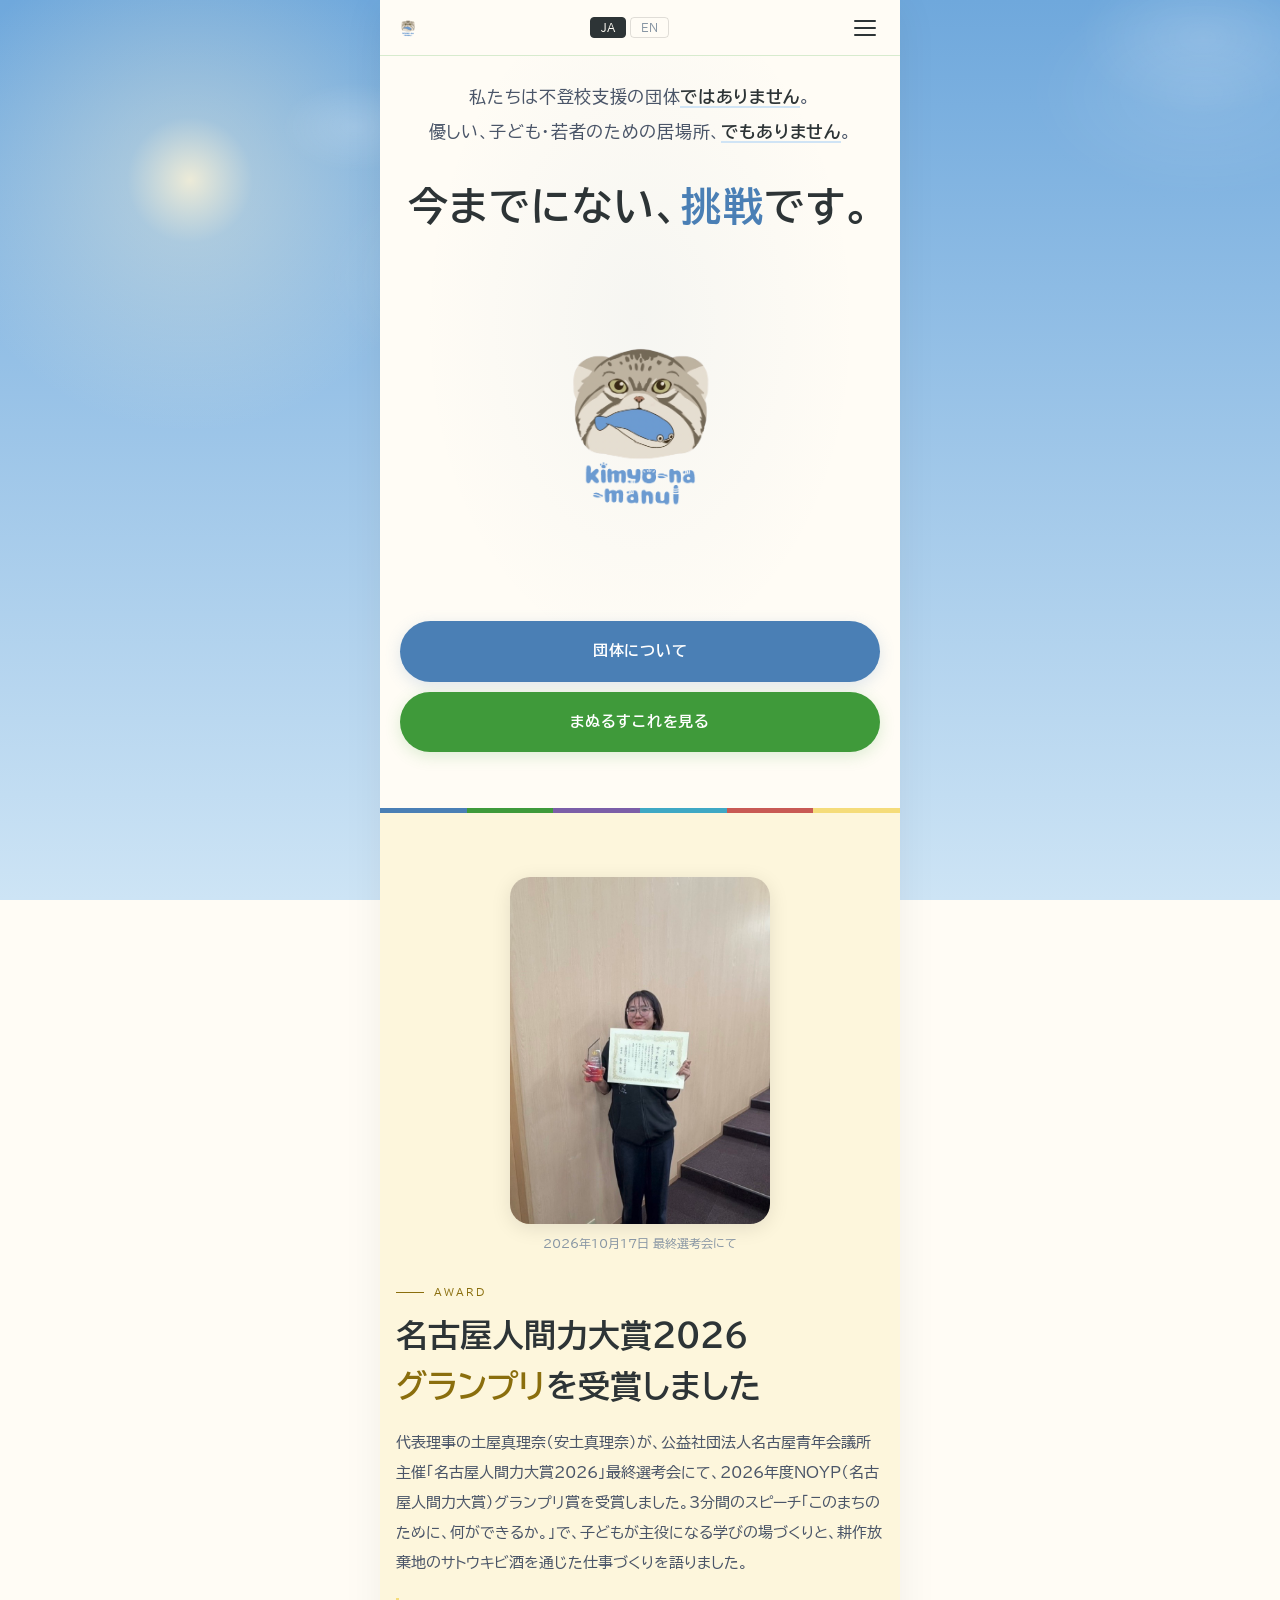
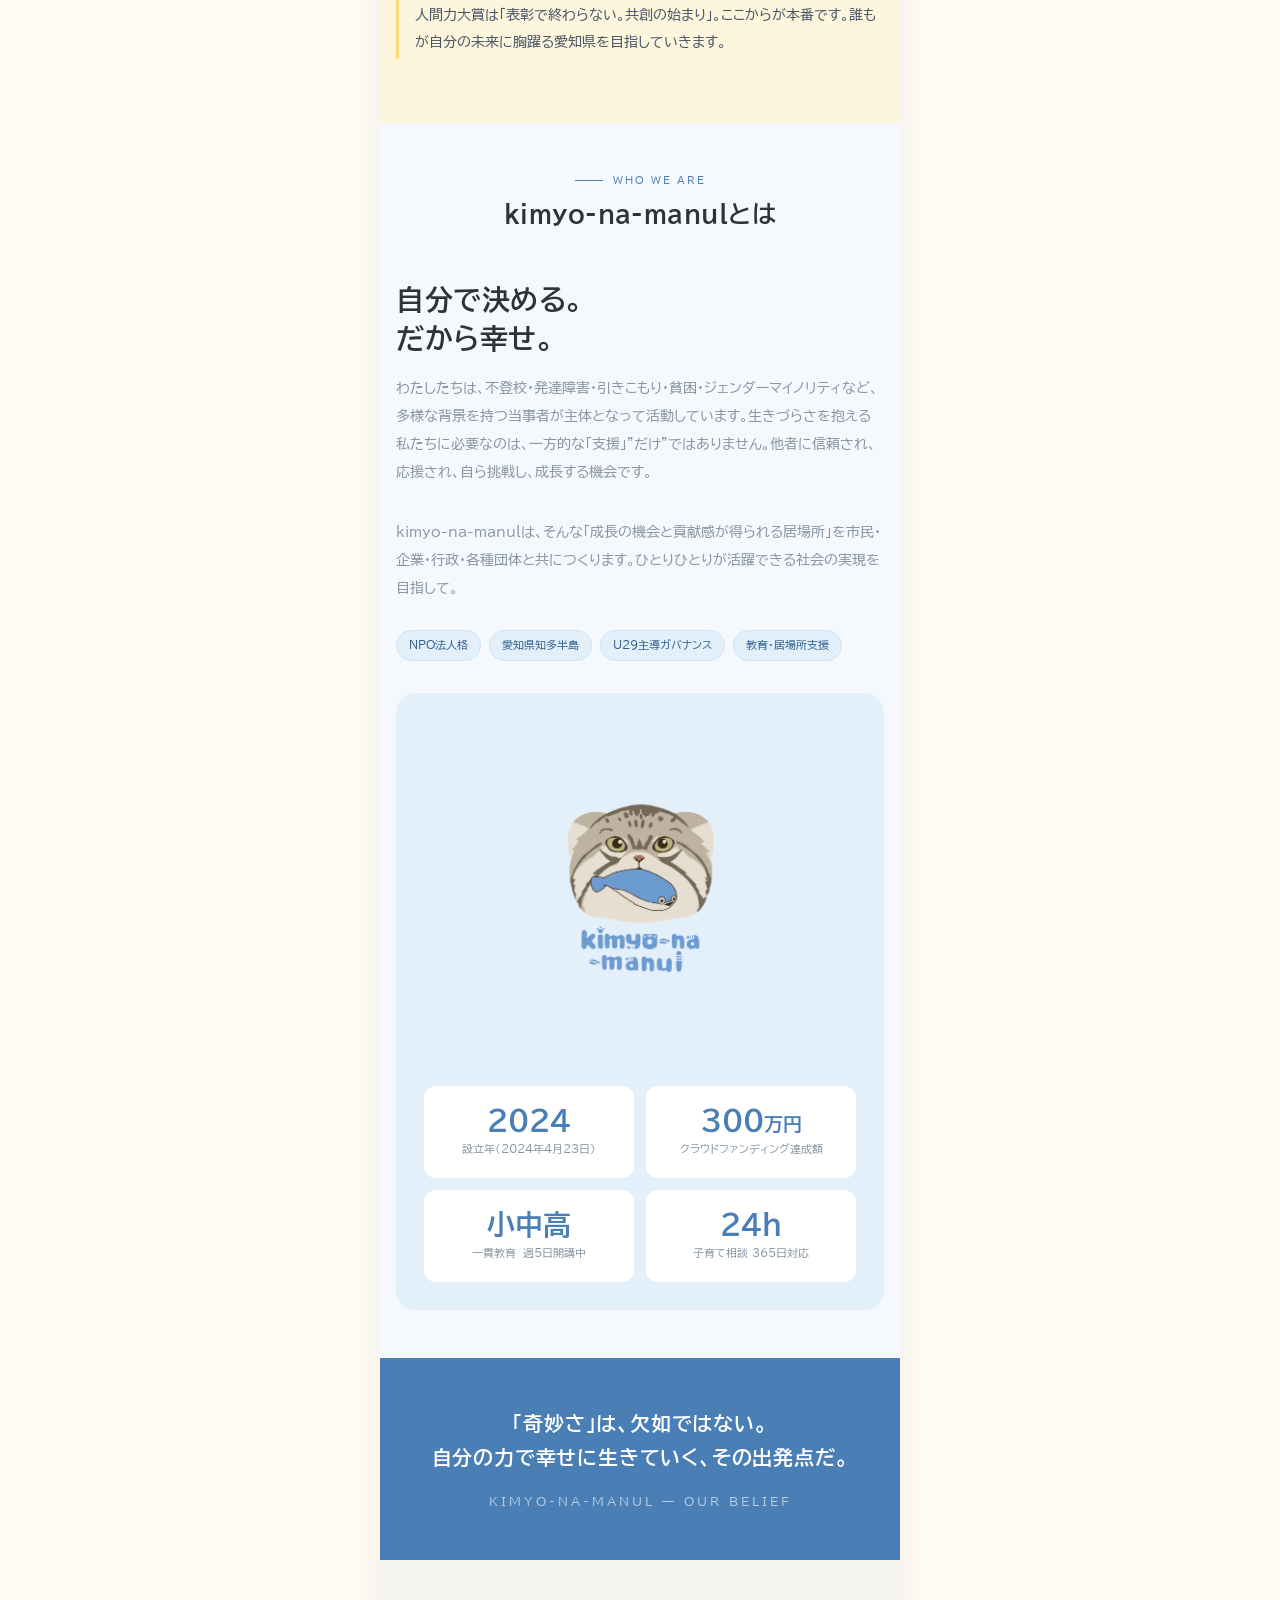
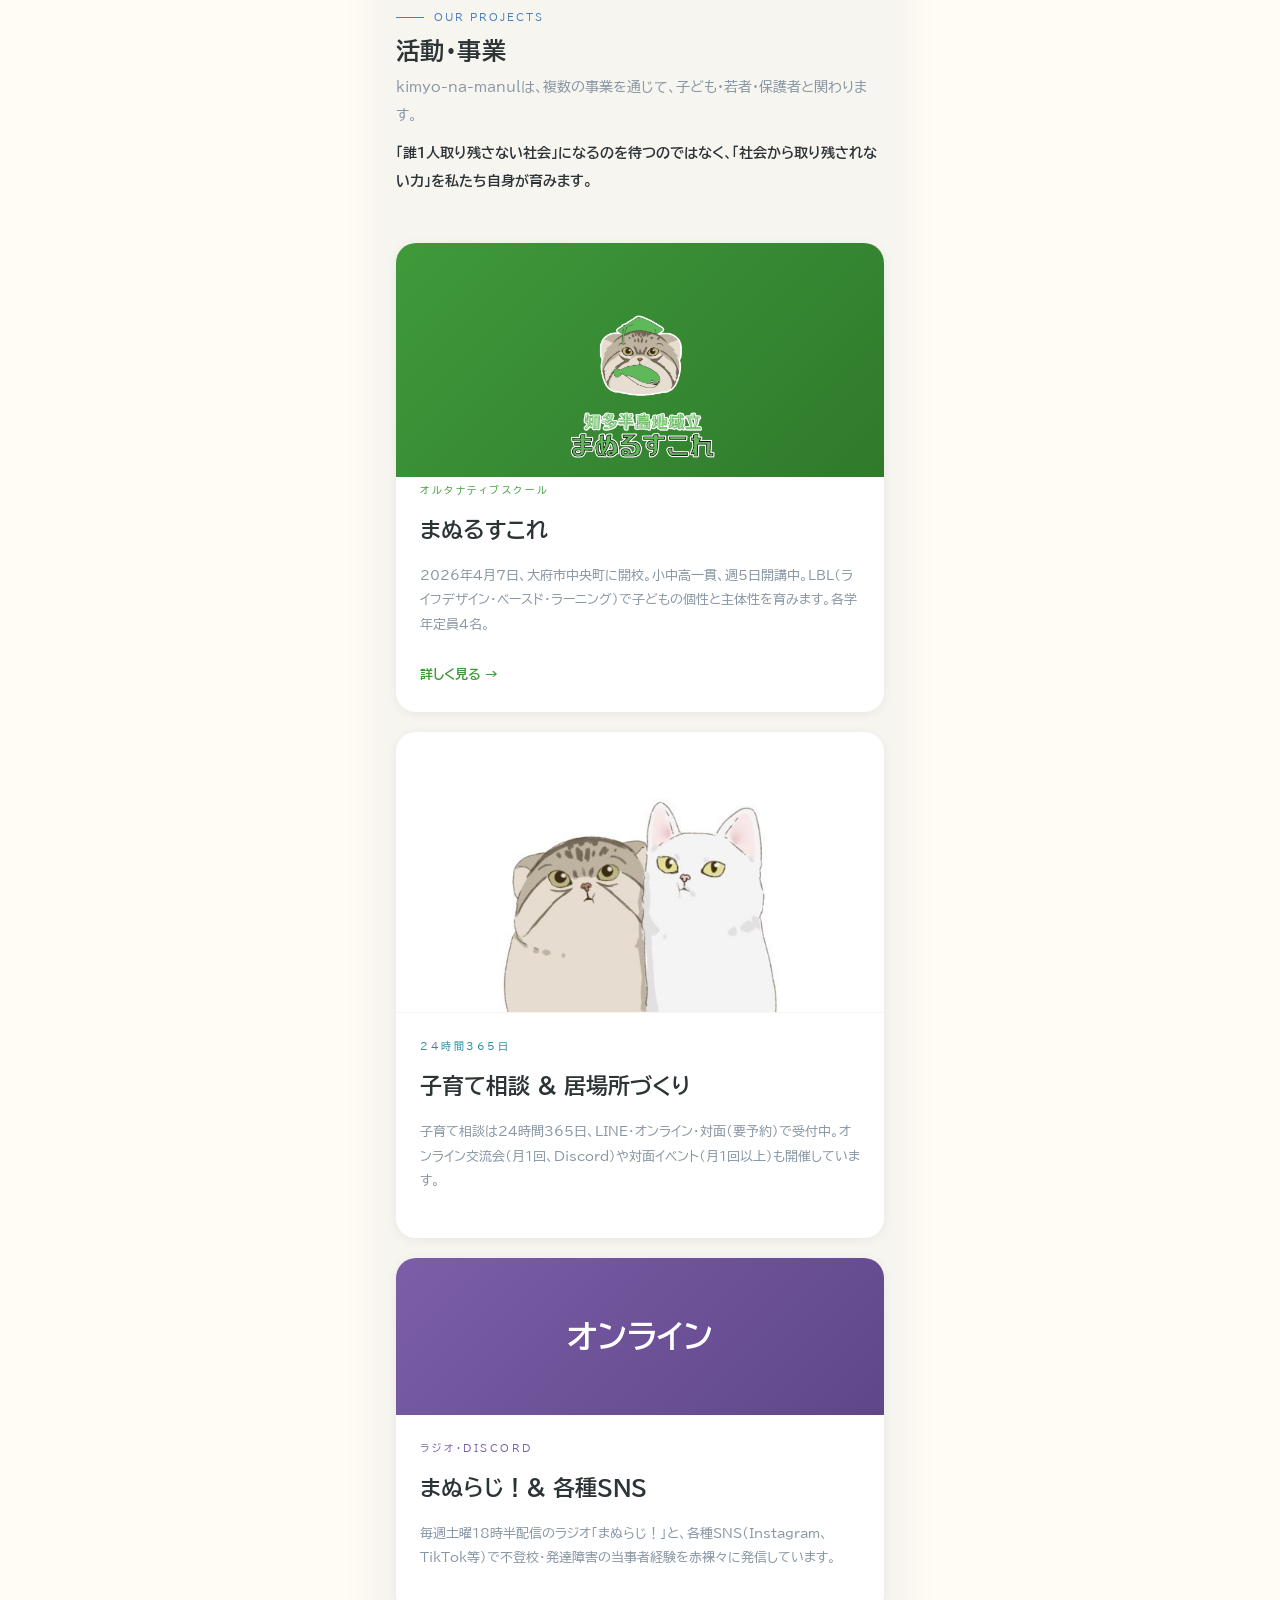
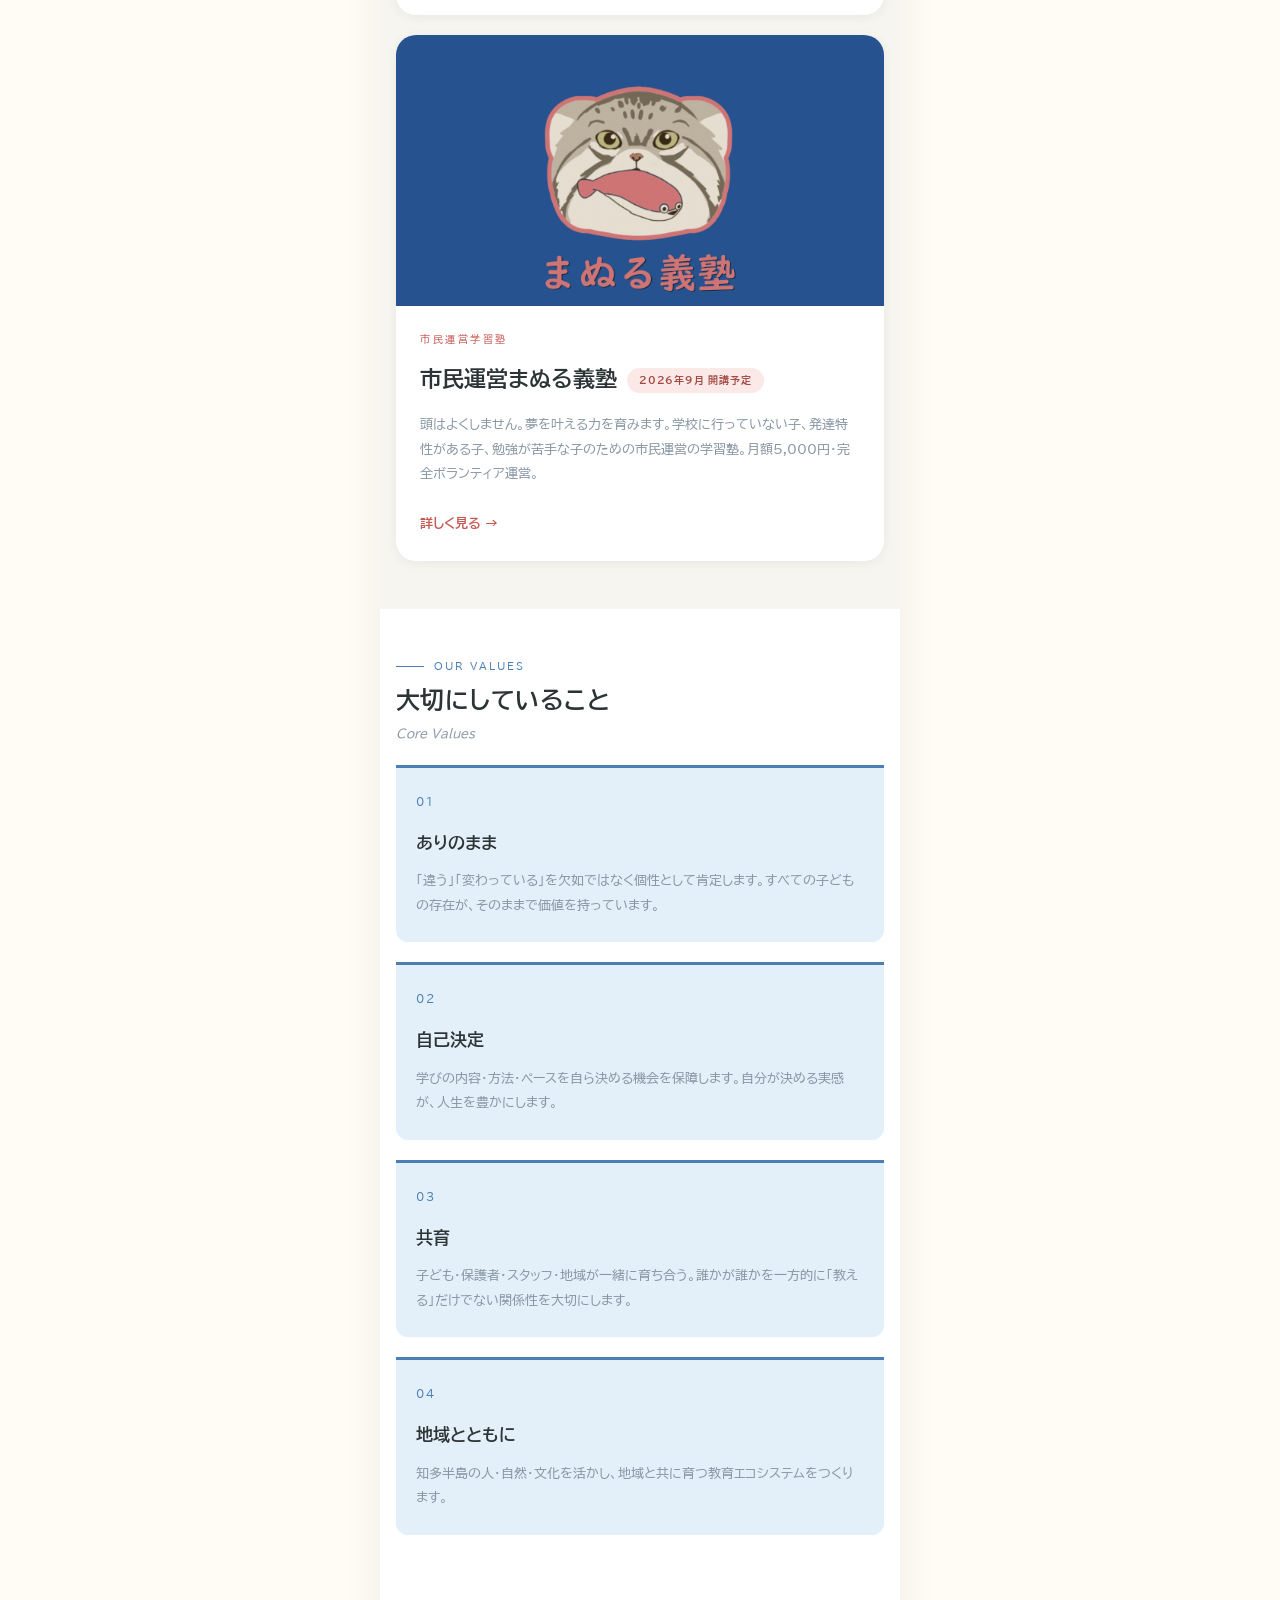
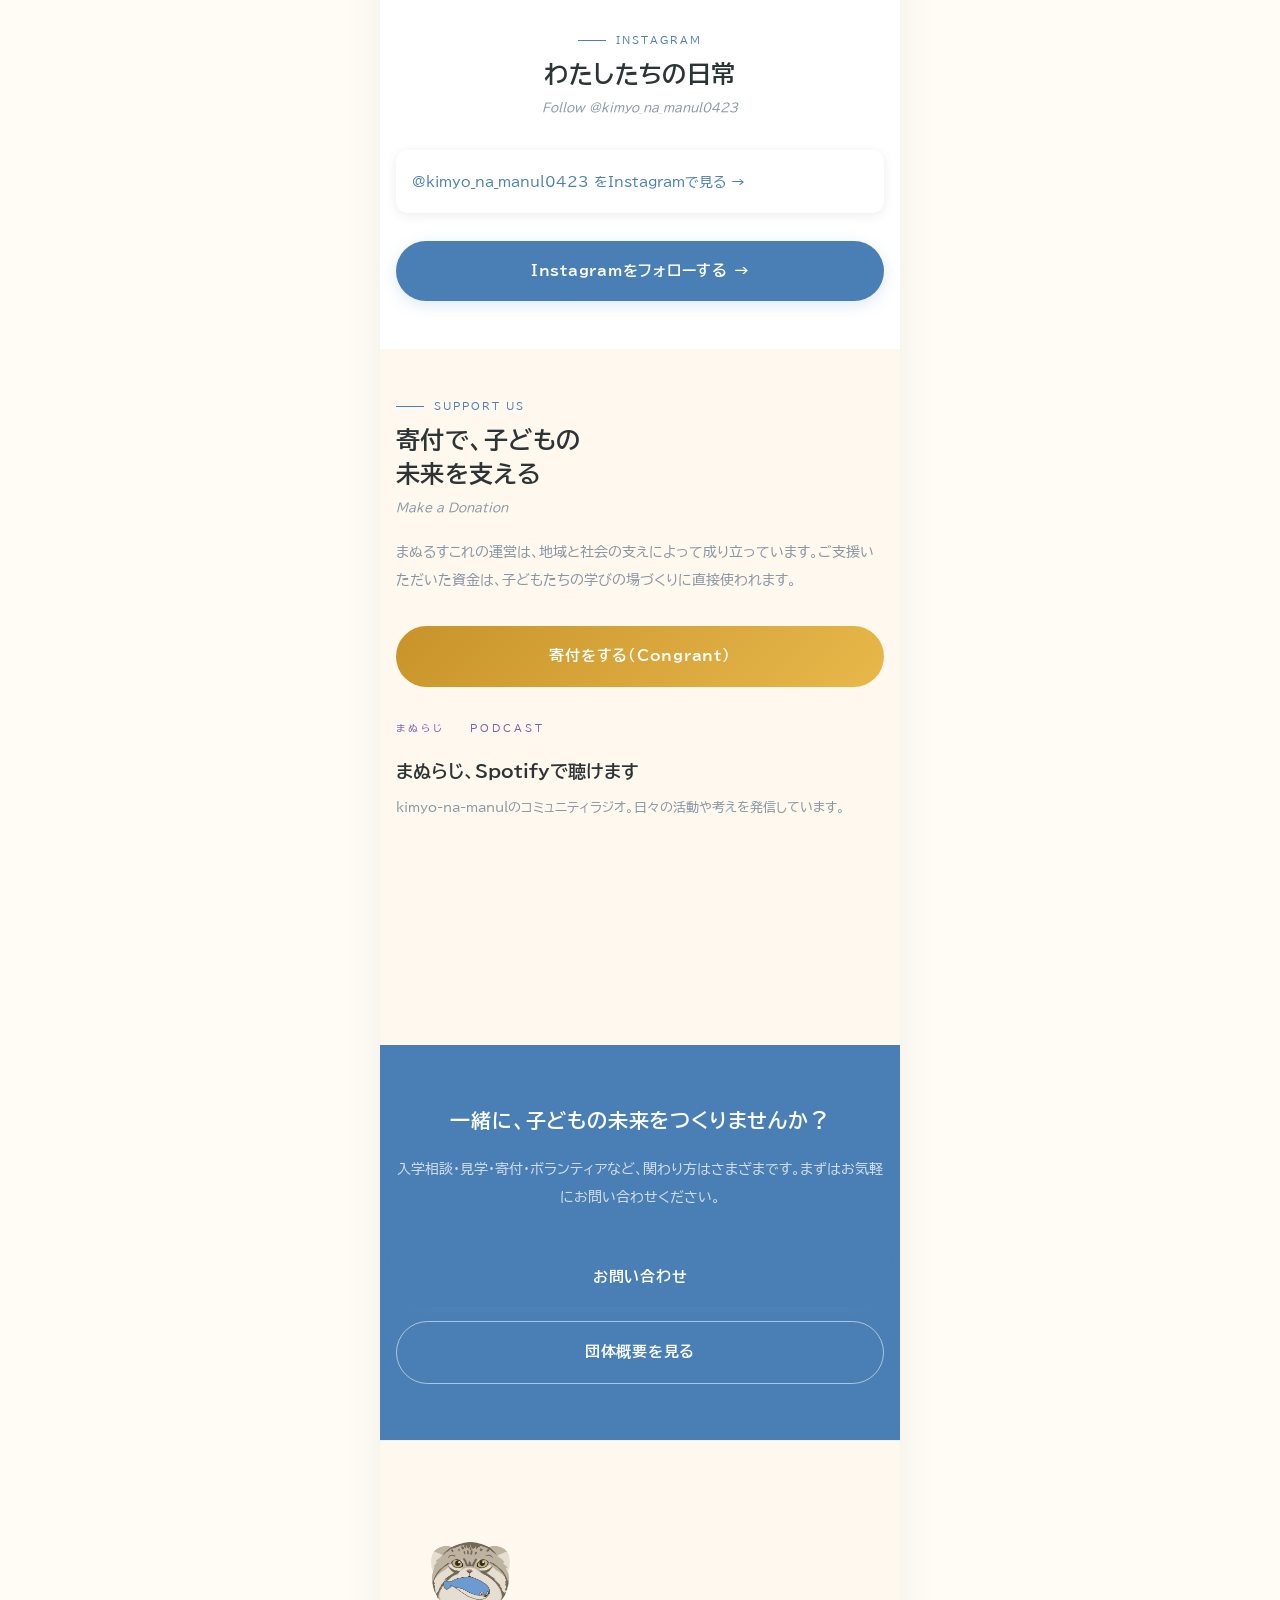
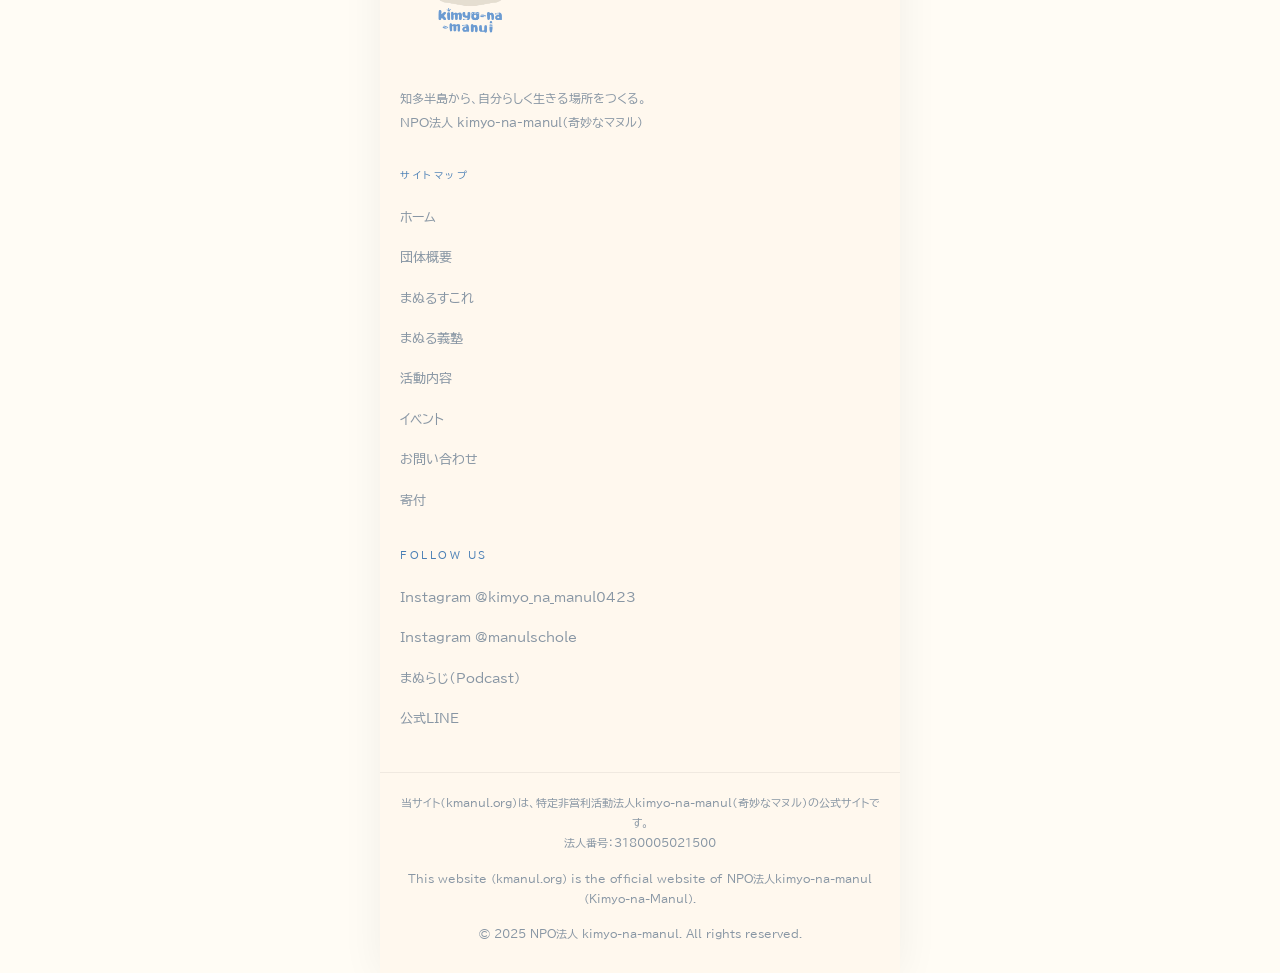
==== commit b833ff54: "子育て相談にマヌルと白ねこのイラストを追加（トップ・活動内容） Co-Authored-By: Claude Opus 5.5 <noreply@anthropic.com>" ====
--- a/index.html
+++ b/index.html
@@ -649,8 +649,8 @@
         </div>
       </a>
       <div class="project-card reveal">
-        <div class="project-card-top aqua" style="padding-top:48px;padding-bottom:48px;text-align:center;">
-          <span style="font-family:'BIZ UDPGothic','Hiragino Sans','Yu Gothic',sans-serif;font-size:32px;font-weight:700;color:var(--white);">子育て相談</span>
+        <div class="project-card-top" style="background:var(--white);padding:0;text-align:center;border-bottom:1px solid var(--stone);">
+          <img src="images/kosodate_soudan.jpg" alt="子育て相談（マヌルと白ねこのイラスト）" style="width:100%;max-width:280px;height:auto;display:block;margin:0 auto;">
         </div>
         <div class="project-card-body">
           <div class="project-card-tag aqua" data-ja="24時間365日" data-en="24/7 Support">24時間365日</div>
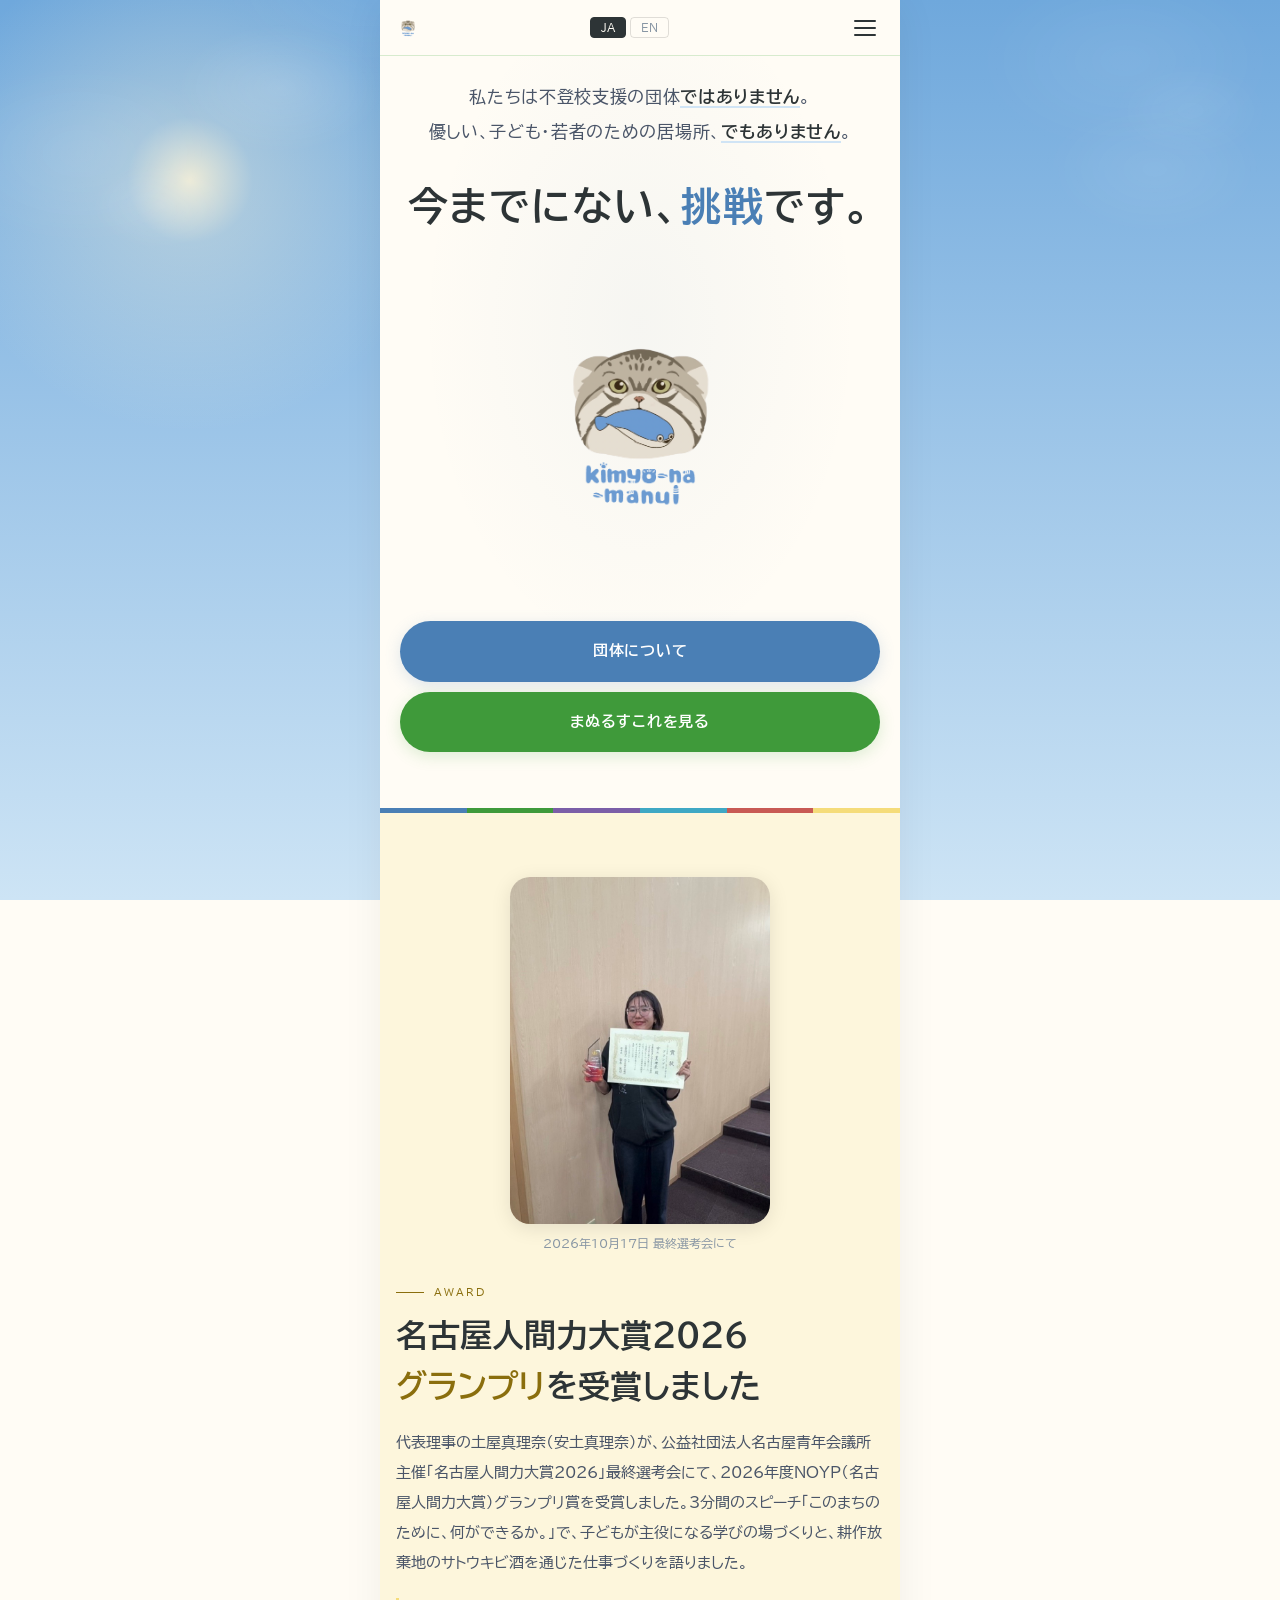
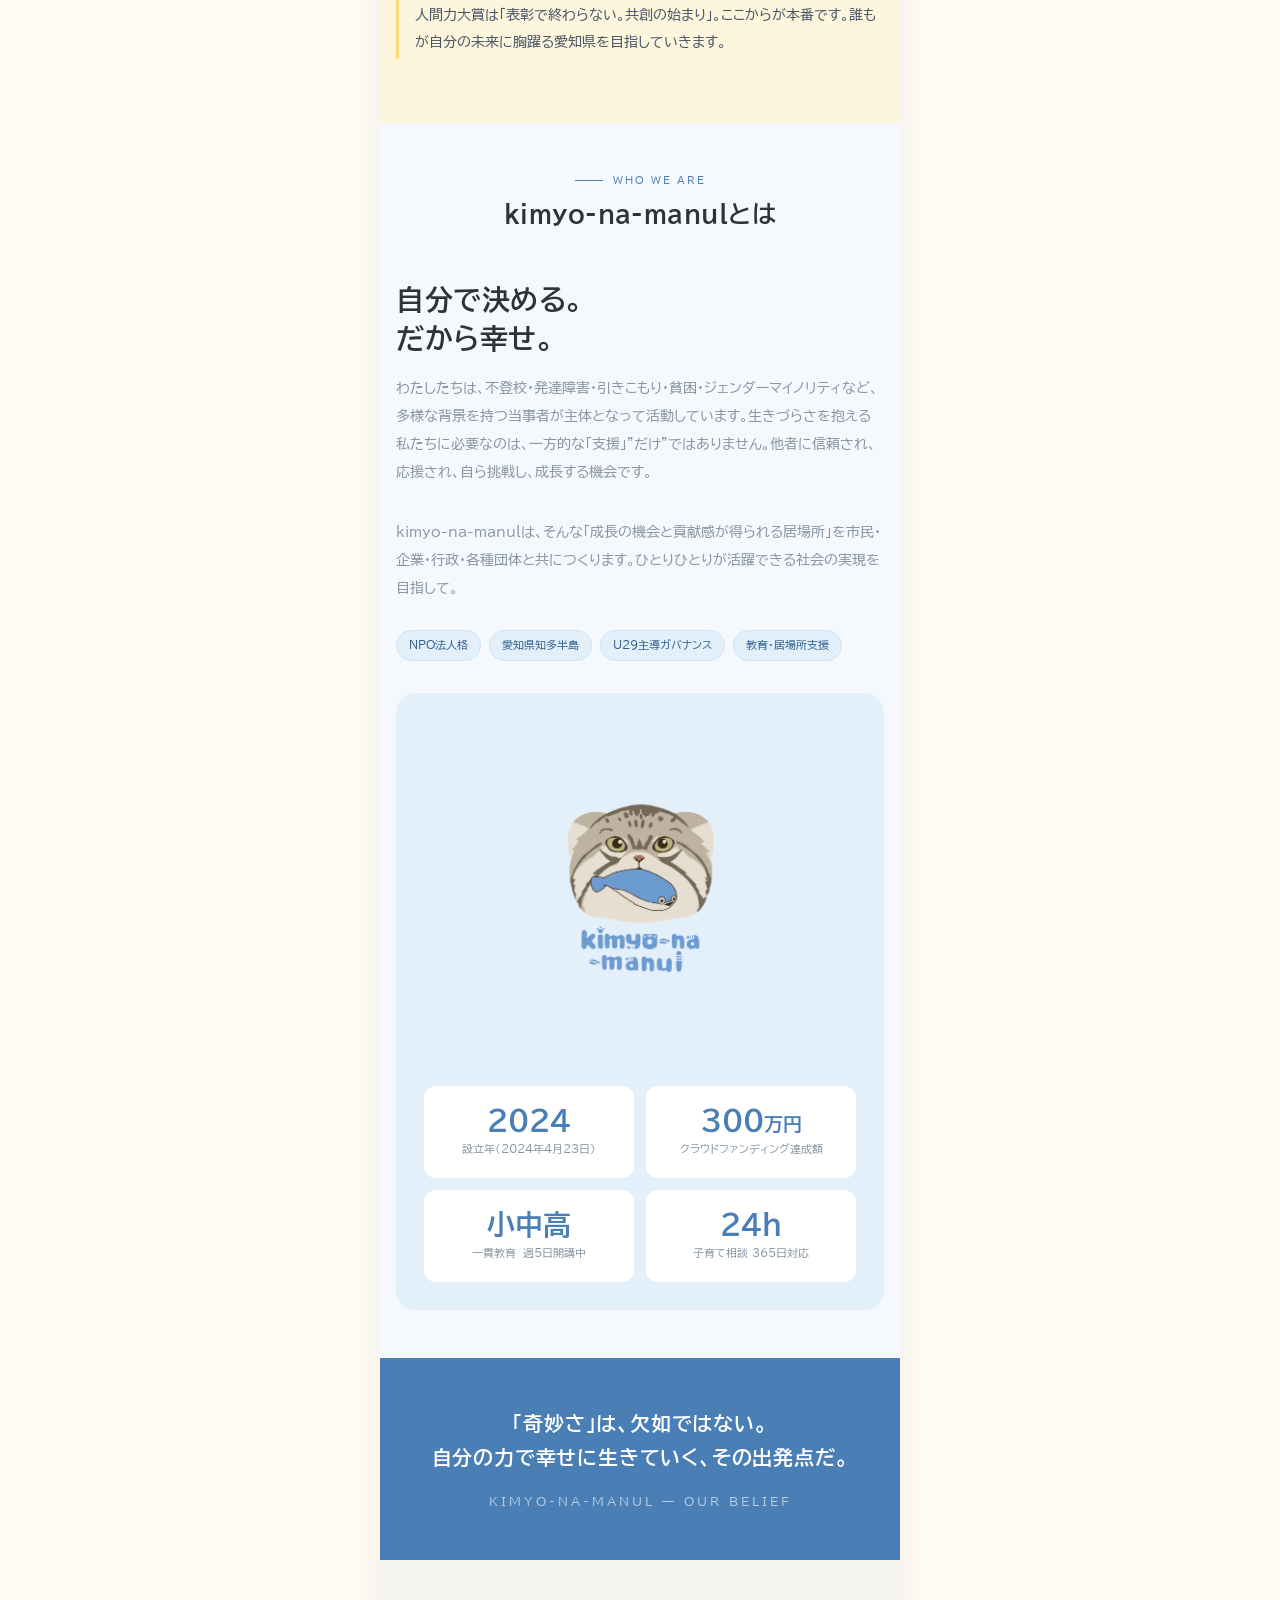
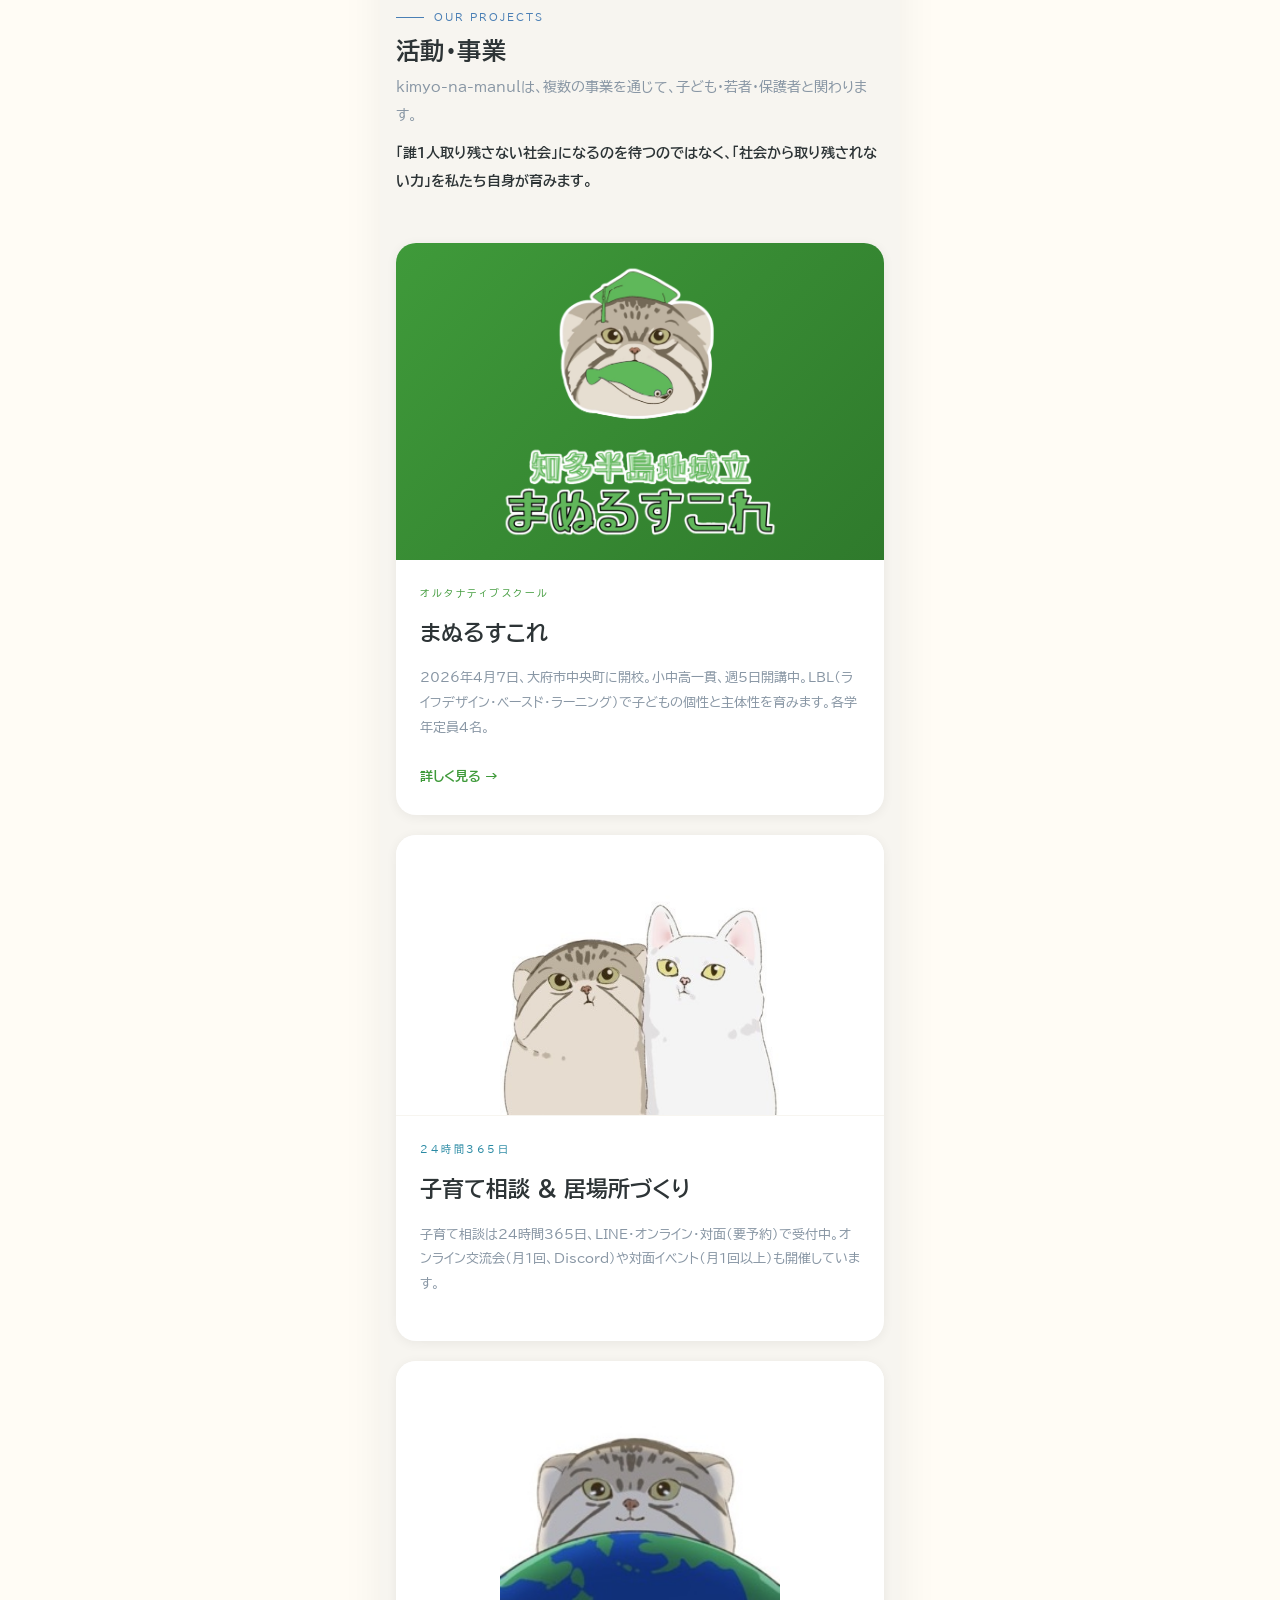
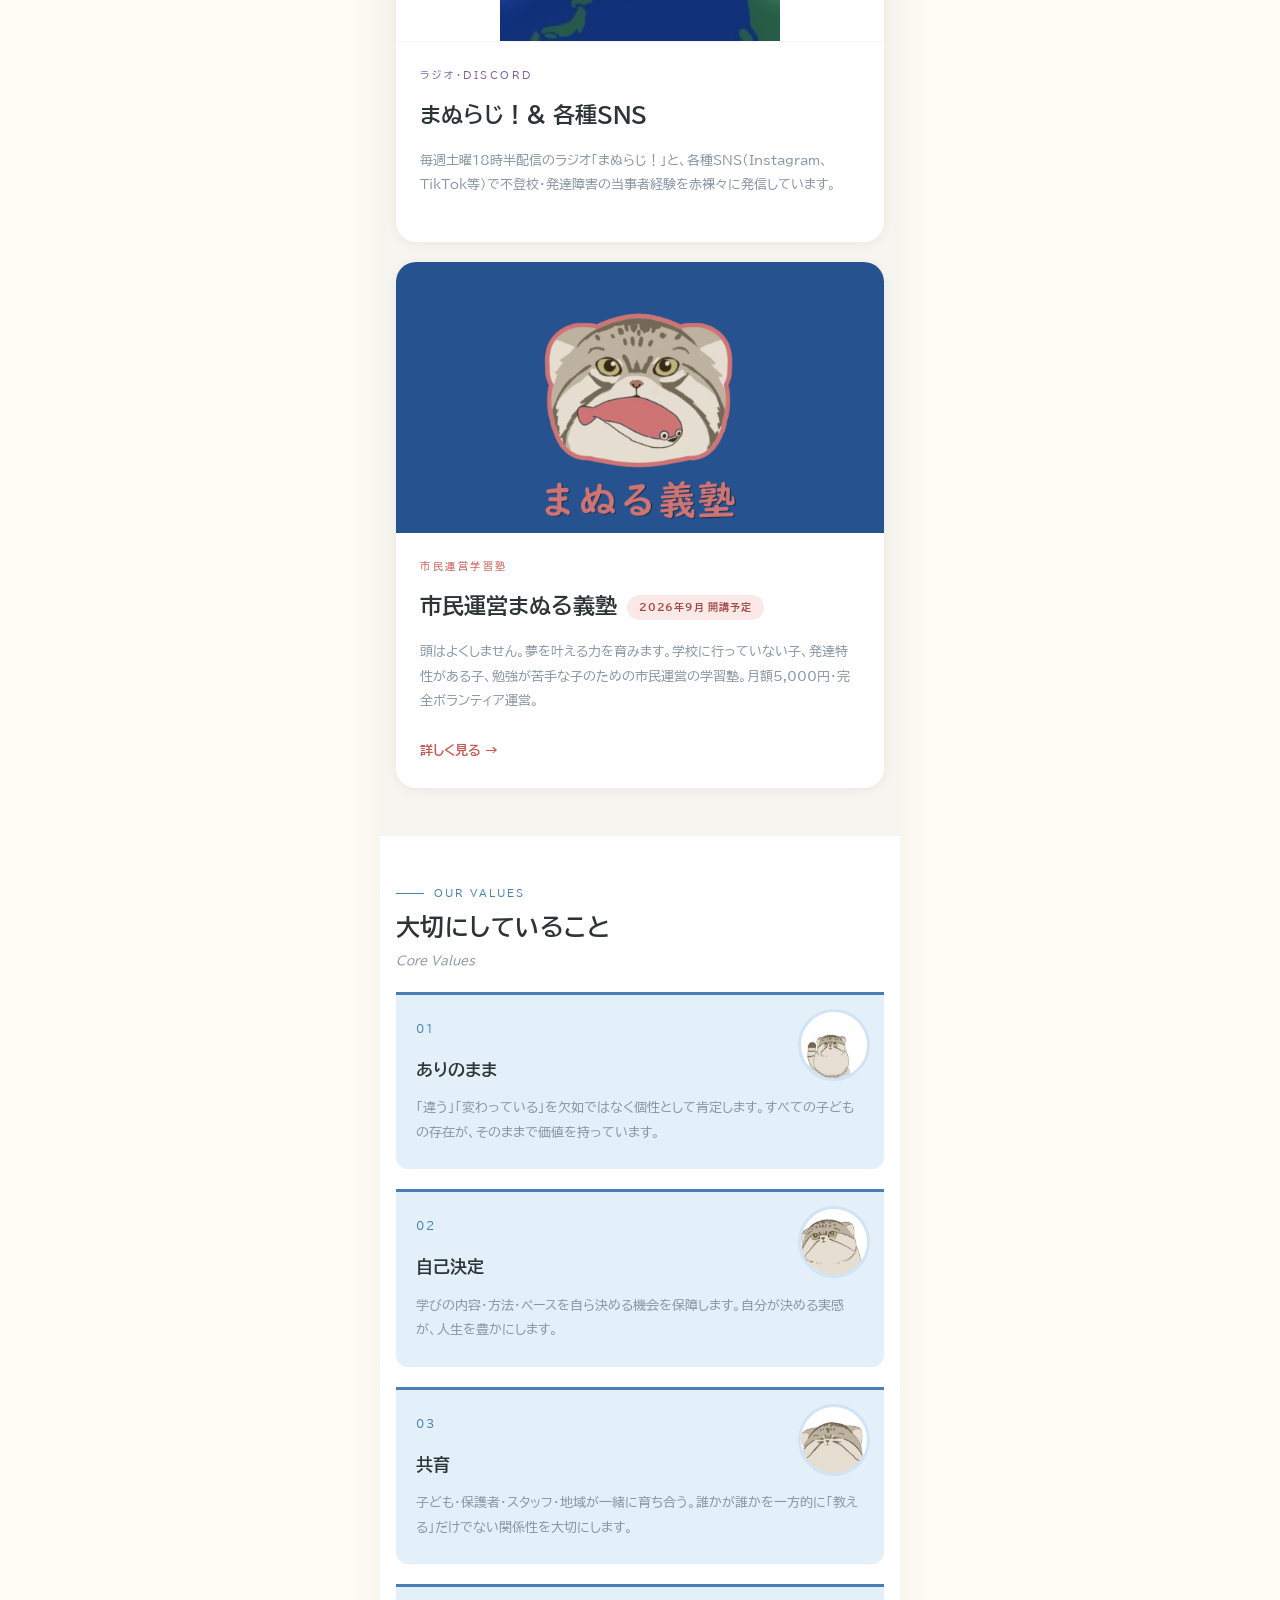
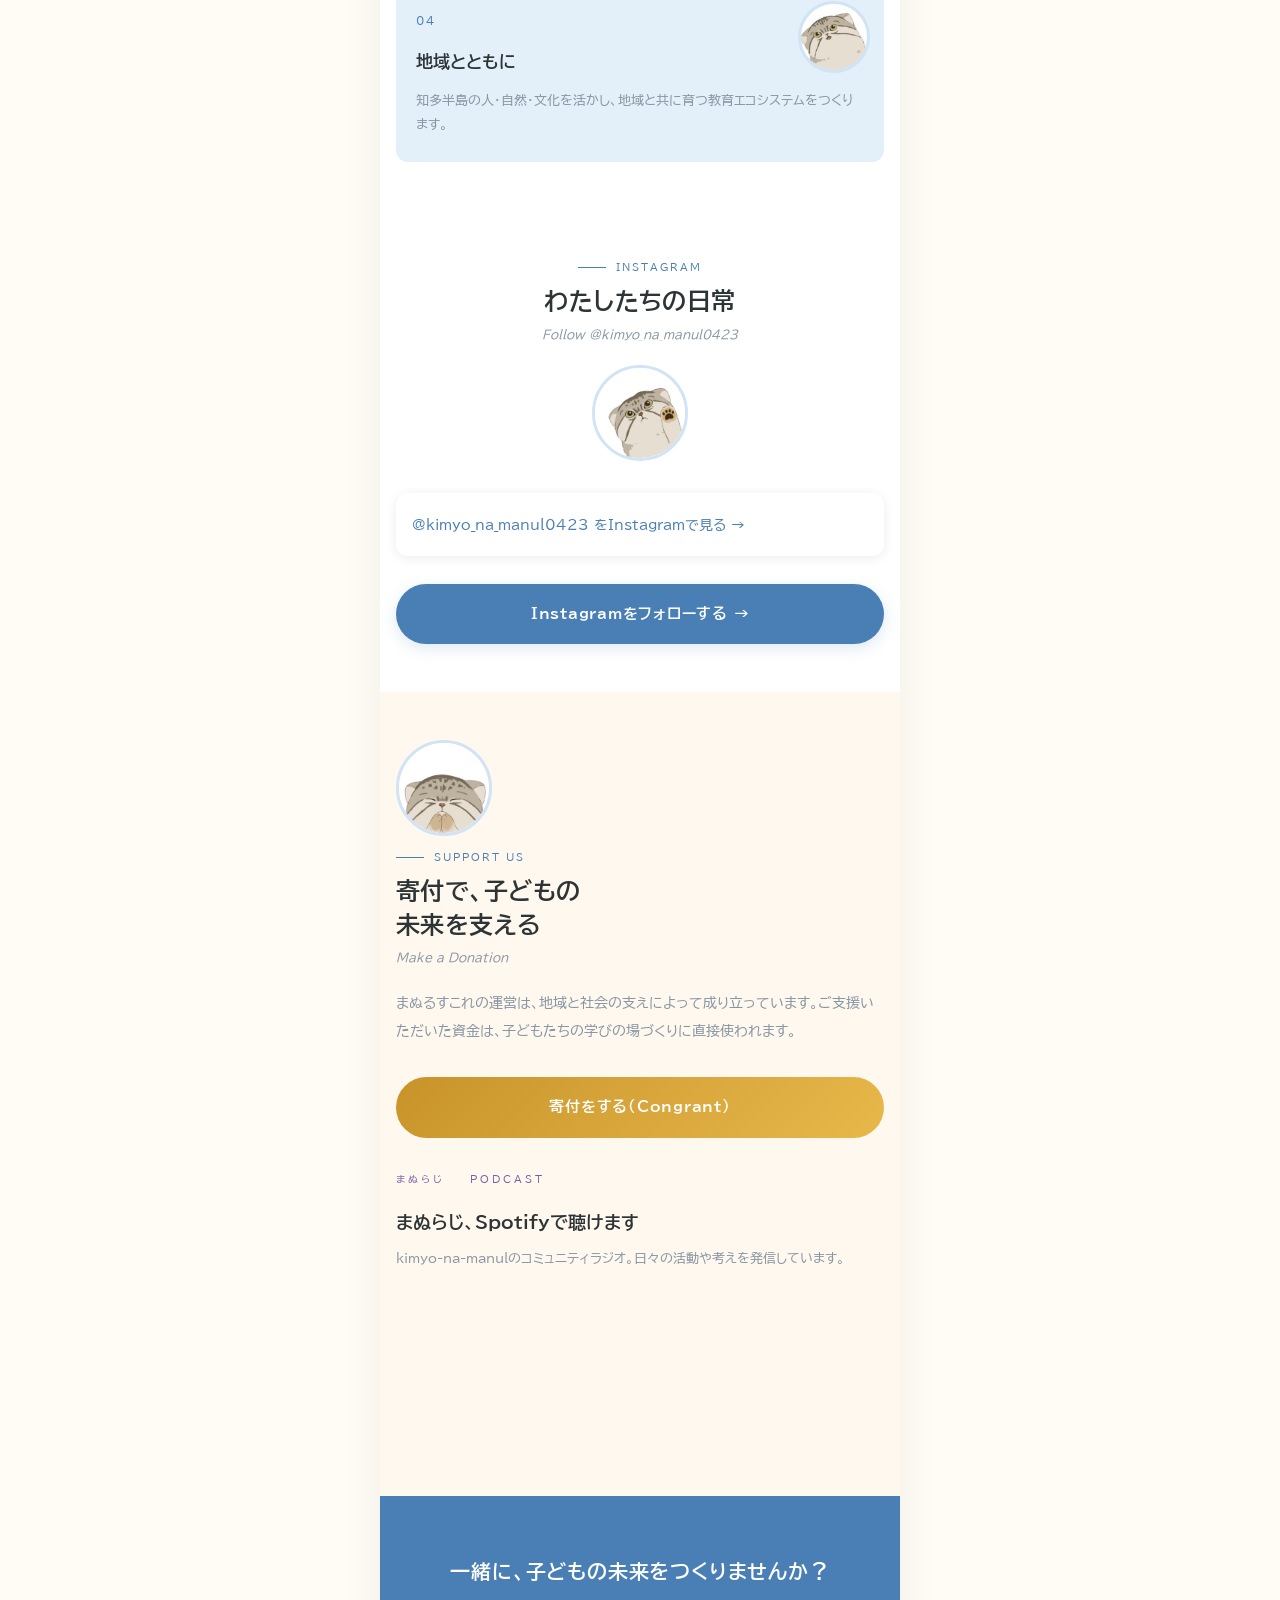
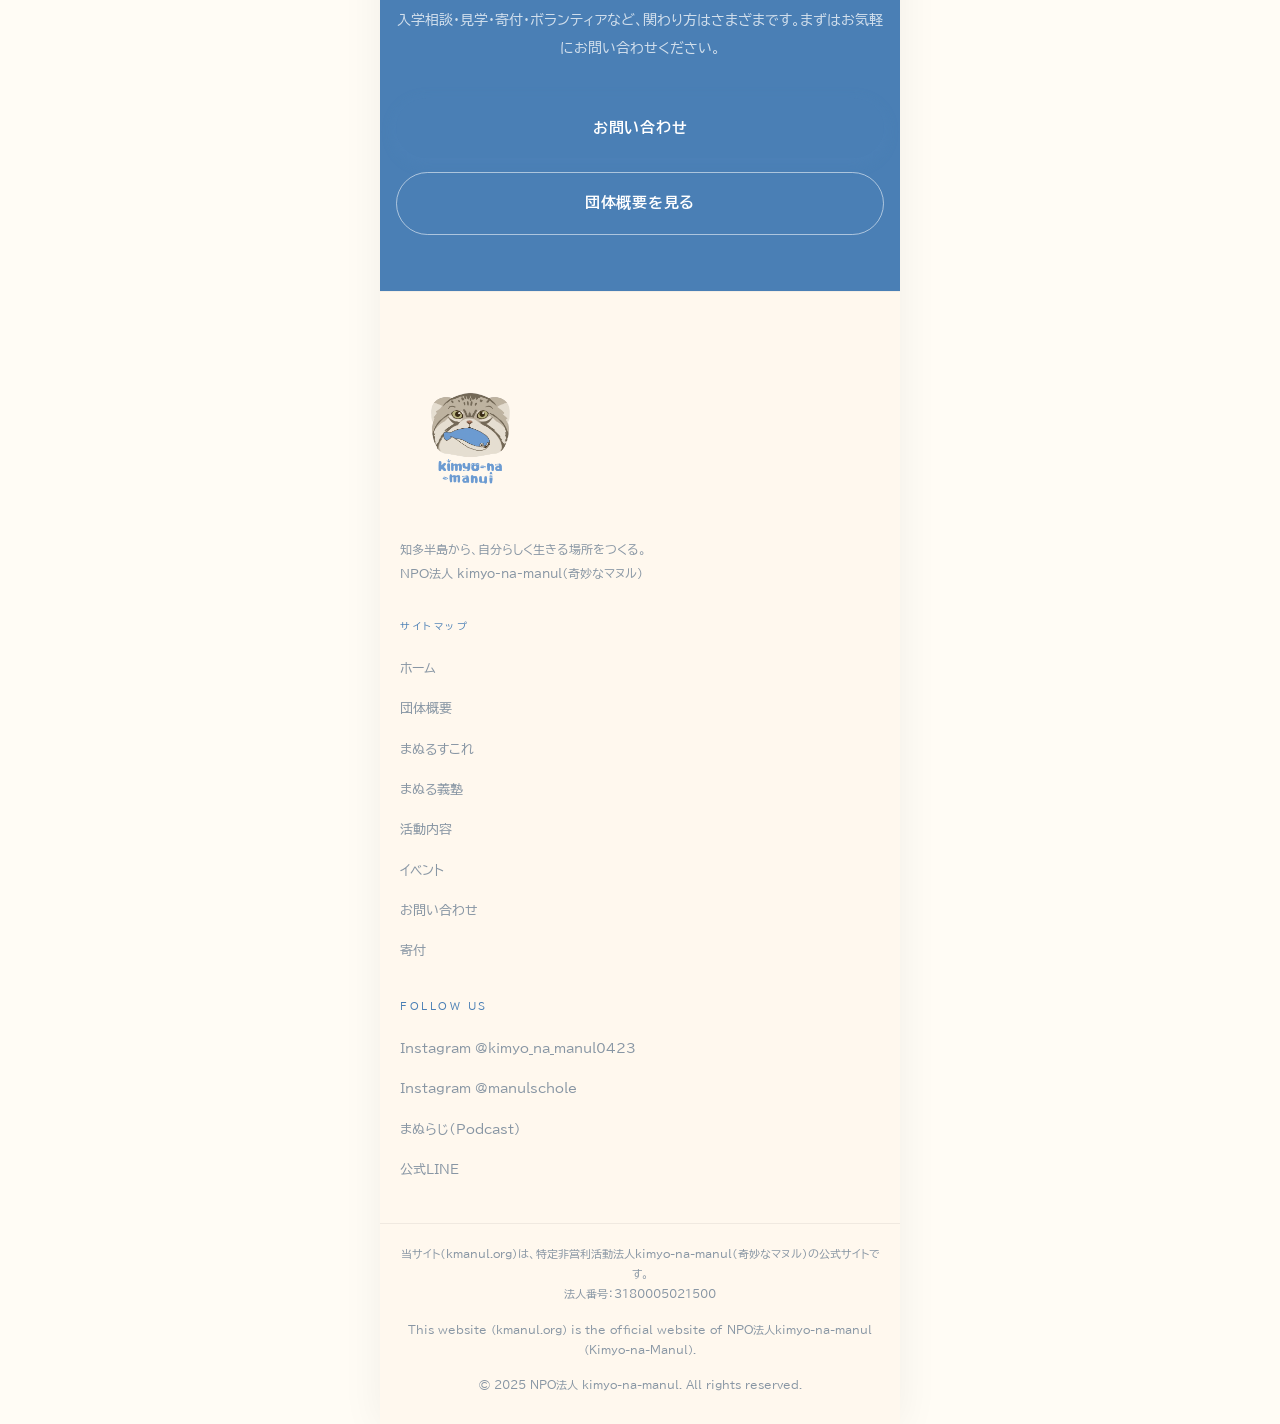
==== commit bd89ae8a: "マヌルのイラストを各ページに配置、まぬるすこれのロゴを拡大 Co-Authored-By: Claude Opus 5.5 <noreply@anthropic.com>" ====
--- a/index.html
+++ b/index.html
@@ -336,10 +336,23 @@
   margin-top: 8px;
 }
 .value-card {
+  position: relative;
   padding: 32px 24px;
   border-top: 3px solid var(--sky);
   background: var(--sky-light);
   border-radius: 0 0 12px 12px;
+}
+/* 右上からのぞくマヌル */
+.value-illust {
+  position: absolute;
+  top: 14px;
+  right: 14px;
+  width: 72px;
+  height: 72px;
+  border-radius: 50%;
+  object-fit: cover;
+  border: 3px solid var(--sky-mid);
+  background: var(--white);
 }
 .value-num {
   font-family: 'BIZ UDPGothic', 'Hiragino Sans', 'Yu Gothic', sans-serif;
@@ -638,8 +651,8 @@
     </div>
     <div class="project-cards" style="grid-template-columns:repeat(4,1fr);">
       <a href="manul-schole.html" class="project-card reveal">
-        <div class="project-card-top green">
-          <img src="assets/logo-manul-schole.png" alt="まぬるすこれ" class="project-card-logo">
+        <div class="project-card-top green" style="padding:20px 0;">
+          <img src="assets/logo-manul-schole-card.png" alt="まぬるすこれ" style="width:100%;max-width:280px;height:auto;display:block;margin:0 auto;">
         </div>
         <div class="project-card-body">
           <div class="project-card-tag green" data-ja="オルタナティブスクール" data-en="Alternative School">オルタナティブスクール</div>
@@ -659,8 +672,8 @@
         </div>
       </div>
       <div class="project-card reveal">
-        <div class="project-card-top purple" style="padding-top:48px;padding-bottom:48px;text-align:center;">
-          <span style="font-family:'BIZ UDPGothic','Hiragino Sans','Yu Gothic',sans-serif;font-size:32px;font-weight:700;color:var(--white);">オンライン</span>
+        <div class="project-card-top" style="background:var(--white);padding:0;text-align:center;border-bottom:1px solid var(--stone);">
+          <img src="images/manul/earth.jpg" alt="地球からのぞくマヌル（オンライン）" style="width:100%;max-width:280px;height:auto;display:block;margin:0 auto;">
         </div>
         <div class="project-card-body">
           <div class="project-card-tag purple" data-ja="ラジオ・Discord" data-en="Radio & Discord">ラジオ・Discord</div>
@@ -691,21 +704,25 @@
     <span class="section-title-en reveal">Core Values</span>
     <div class="values-grid">
       <div class="value-card reveal">
+        <img src="images/manul/v-sit.jpg" alt="ちょこんと座るマヌル" class="value-illust" loading="lazy">
         <div class="value-num">01</div>
         <div class="value-title" data-ja="ありのまま" data-en="As You Are">ありのまま</div>
         <p class="value-text" data-ja="「違う」「変わっている」を欠如ではなく個性として肯定します。すべての子どもの存在が、そのままで価値を持っています。" data-en="We affirm 'different' and 'unusual' as individuality, not deficiency. Every child has inherent worth.">「違う」「変わっている」を欠如ではなく個性として肯定します。すべての子どもの存在が、そのままで価値を持っています。</p>
       </div>
       <div class="value-card reveal">
+        <img src="images/manul/v-look-up.jpg" alt="見上げるマヌル" class="value-illust" loading="lazy">
         <div class="value-num">02</div>
         <div class="value-title" data-ja="自己決定" data-en="Self-determination">自己決定</div>
         <p class="value-text" data-ja="学びの内容・方法・ペースを自ら決める機会を保障します。自分が決める実感が、人生を豊かにします。" data-en="We ensure opportunities to decide one's own learning content, method, and pace. The experience of deciding for yourself enriches life.">学びの内容・方法・ペースを自ら決める機会を保障します。自分が決める実感が、人生を豊かにします。</p>
       </div>
       <div class="value-card reveal">
+        <img src="images/manul/v-content.jpg" alt="にっこり目をとじるマヌル" class="value-illust" loading="lazy">
         <div class="value-num">03</div>
         <div class="value-title" data-ja="共育" data-en="Co-education">共育</div>
         <p class="value-text" data-ja="子ども・保護者・スタッフ・地域が一緒に育ち合う。誰かが誰かを一方的に「教える」だけでない関係性を大切にします。" data-en="Children, parents, staff, and community grow together. We value relationships that go beyond one-sided 'teaching'.">子ども・保護者・スタッフ・地域が一緒に育ち合う。誰かが誰かを一方的に「教える」だけでない関係性を大切にします。</p>
       </div>
       <div class="value-card reveal">
+        <img src="images/manul/v-talk.jpg" alt="おしゃべりするマヌル" class="value-illust" loading="lazy">
         <div class="value-num">04</div>
         <div class="value-title" data-ja="地域とともに" data-en="With the Community">地域とともに</div>
         <p class="value-text" data-ja="知多半島の人・自然・文化を活かし、地域と共に育つ教育エコシステムをつくります。" data-en="We build an educational ecosystem that grows with the people, nature, and culture of the Chita Peninsula.">知多半島の人・自然・文化を活かし、地域と共に育つ教育エコシステムをつくります。</p>
@@ -720,6 +737,7 @@
     <div class="eyebrow eyebrow-sky reveal" style="justify-content:center;">Instagram</div>
     <h2 class="section-title reveal" style="text-align:center;">わたしたちの日常</h2>
     <span class="section-title-en reveal" style="text-align:center;display:block;">Follow @kimyo_na_manul0423</span>
+    <img src="images/manul/paw-wave.jpg" alt="手をふるマヌル" class="reveal" style="width:96px;height:96px;display:block;margin:16px auto 0;border-radius:50%;object-fit:cover;border:3px solid var(--sky-mid);background:var(--white);" loading="lazy">
     <div class="insta-embed-wrap reveal">
       <blockquote class="instagram-media" data-instgrm-permalink="https://www.instagram.com/kimyo_na_manul0423/" data-instgrm-version="14" style="background:#FFF; border:0; border-radius:12px; box-shadow:0 2px 12px rgba(0,0,0,0.08); margin:0 auto; max-width:540px; min-width:326px; padding:0; width:100%;">
         <div style="padding:16px;">
@@ -738,6 +756,7 @@
   <div class="container">
     <div style="display:grid;grid-template-columns:1fr;gap:32px;">
       <div class="reveal">
+        <img src="images/manul/please.jpg" alt="おねがいするマヌル" style="width:96px;height:96px;display:block;margin-bottom:12px;border-radius:50%;object-fit:cover;border:3px solid var(--sky-mid);background:var(--white);" loading="lazy">
         <div class="eyebrow eyebrow-sky">Support Us</div>
         <h2 class="section-title" data-ja="寄付で、子どもの<br>未来を支える" data-en="Support children's future<br>with a donation">寄付で、子どもの<br>未来を支える</h2>
         <span class="section-title-en">Make a Donation</span>
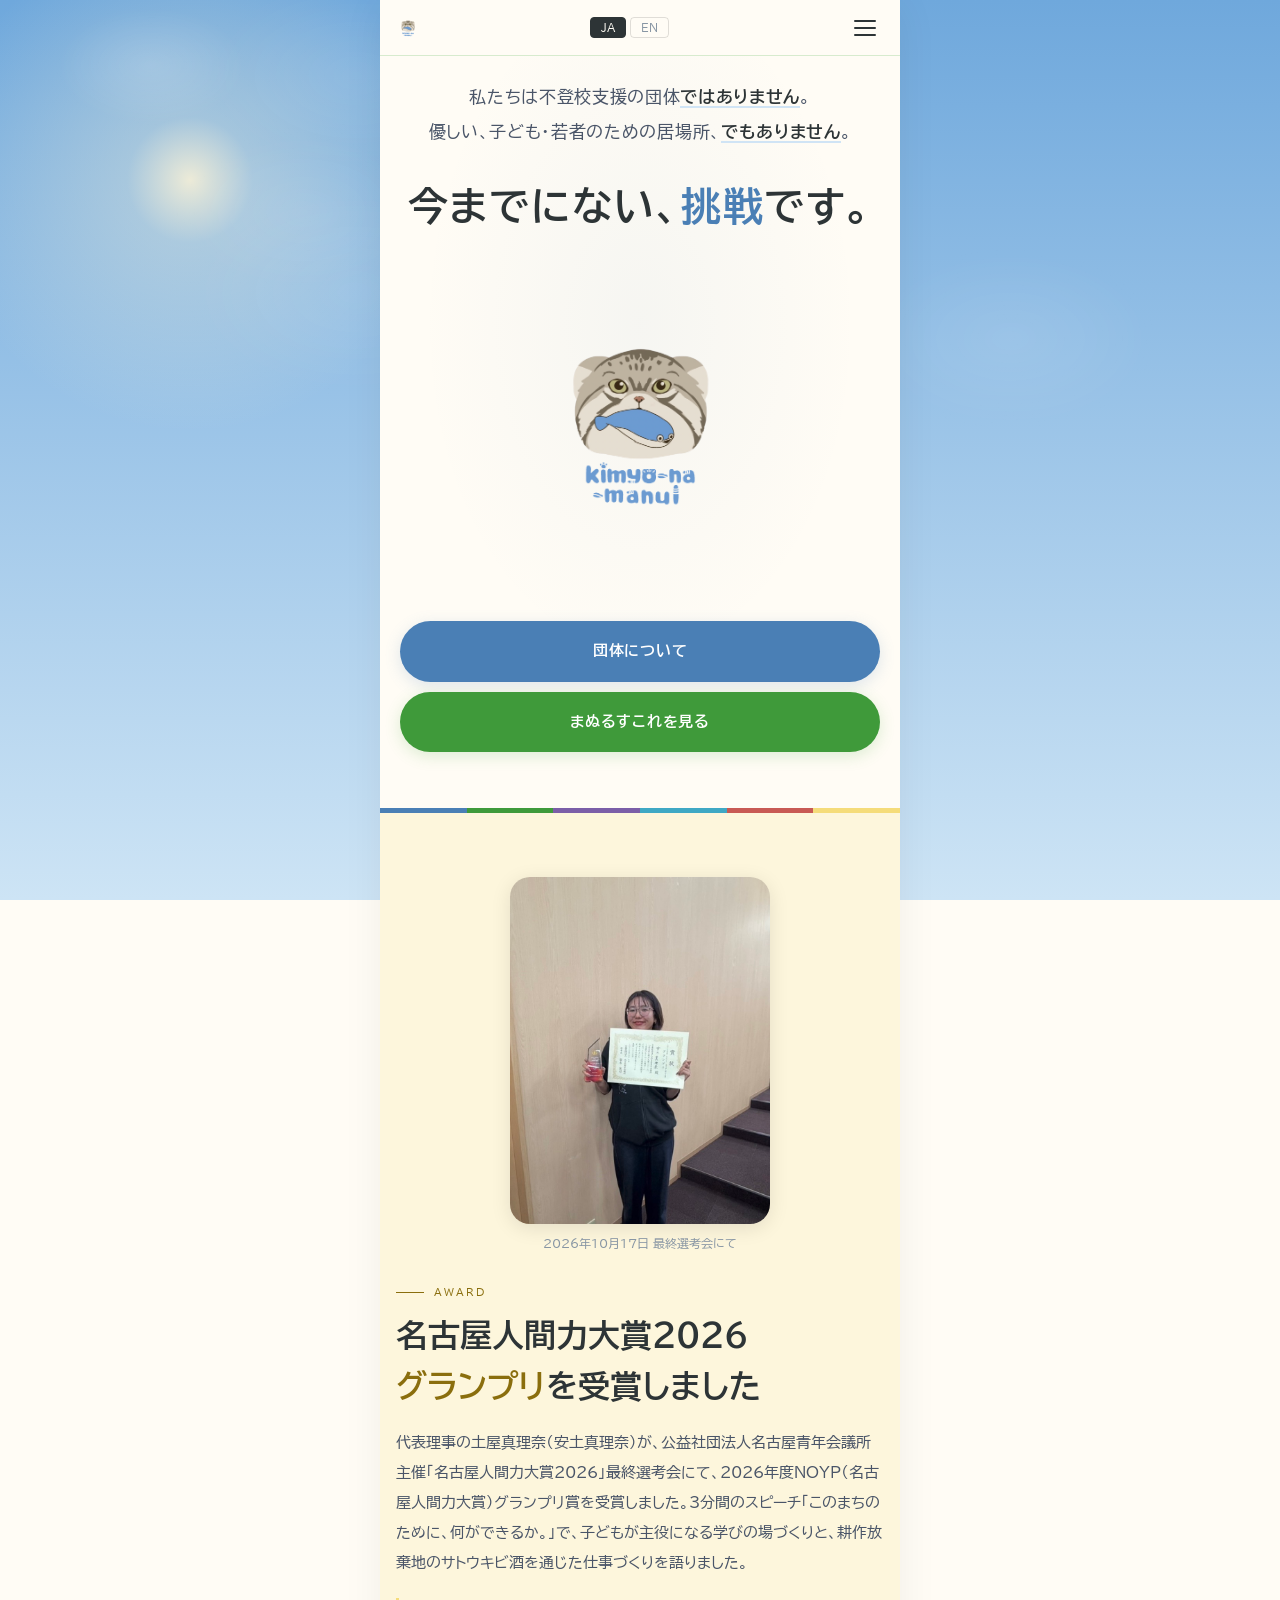
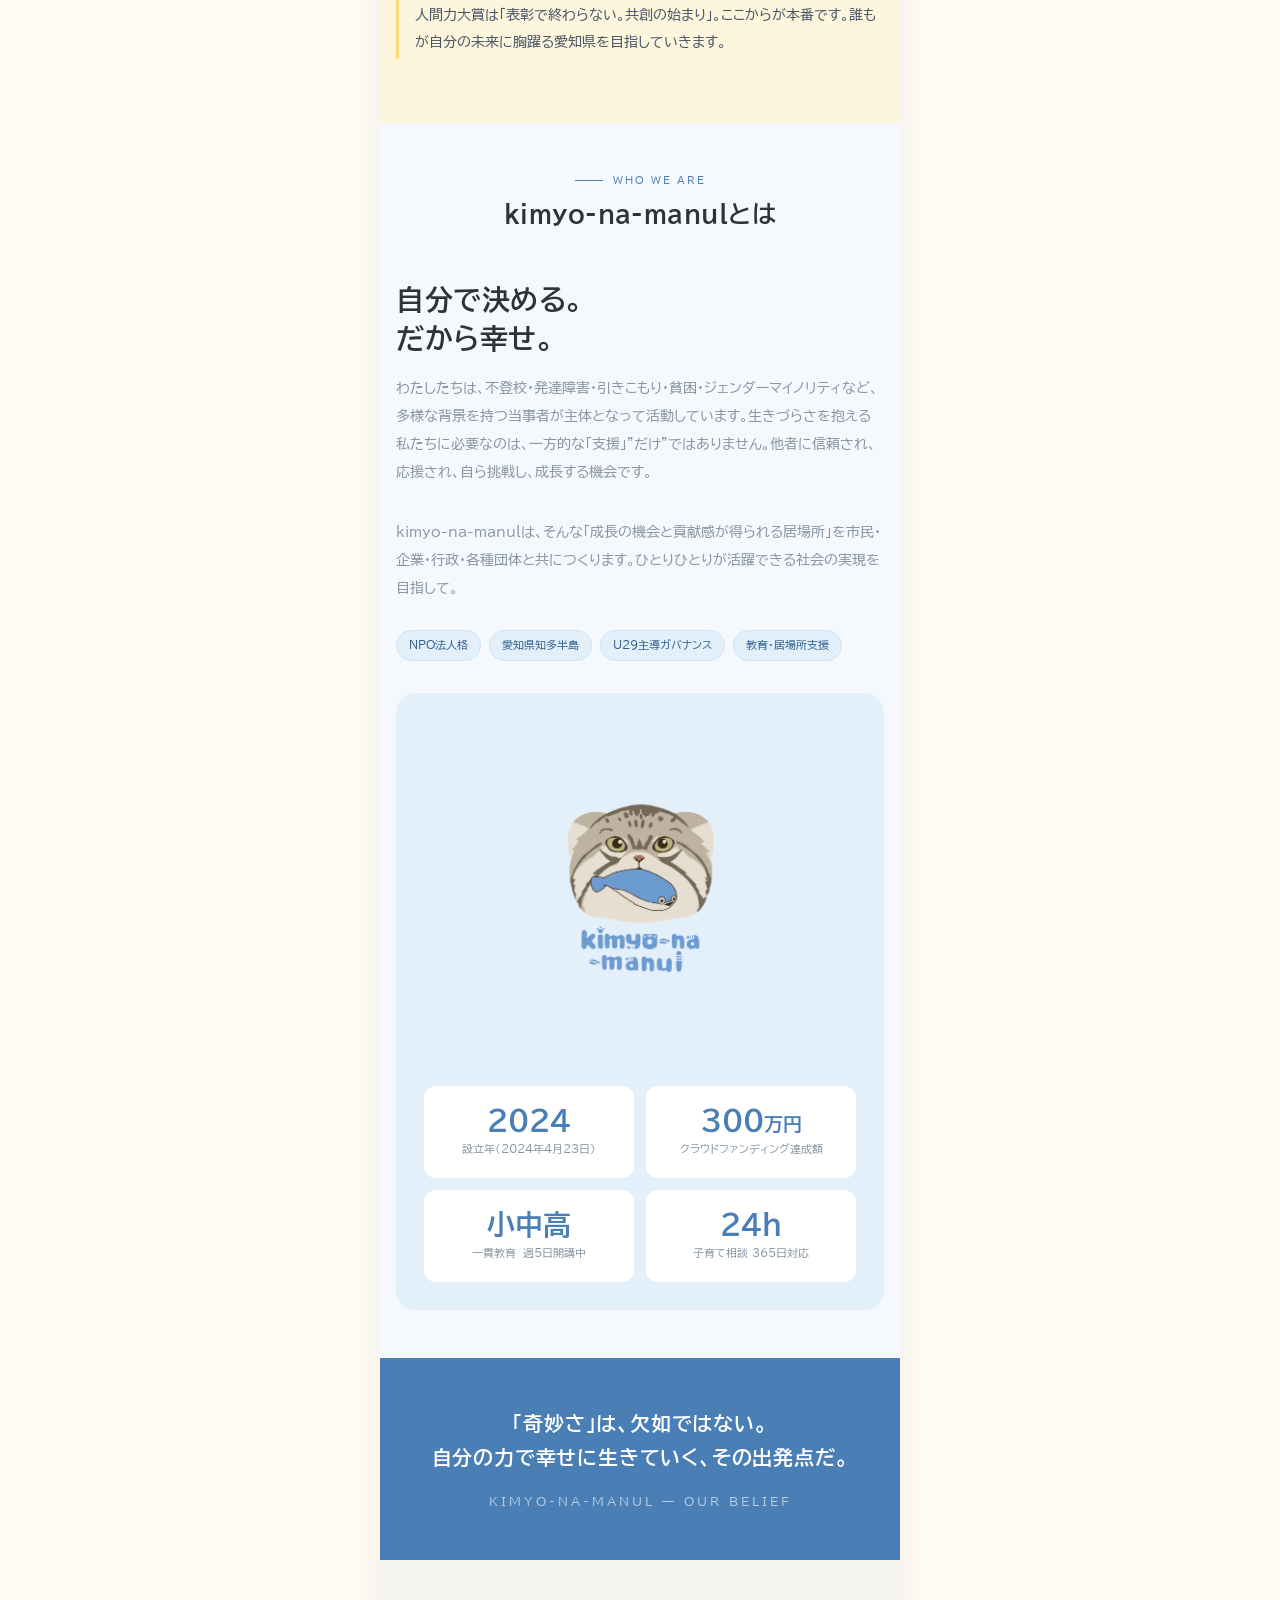
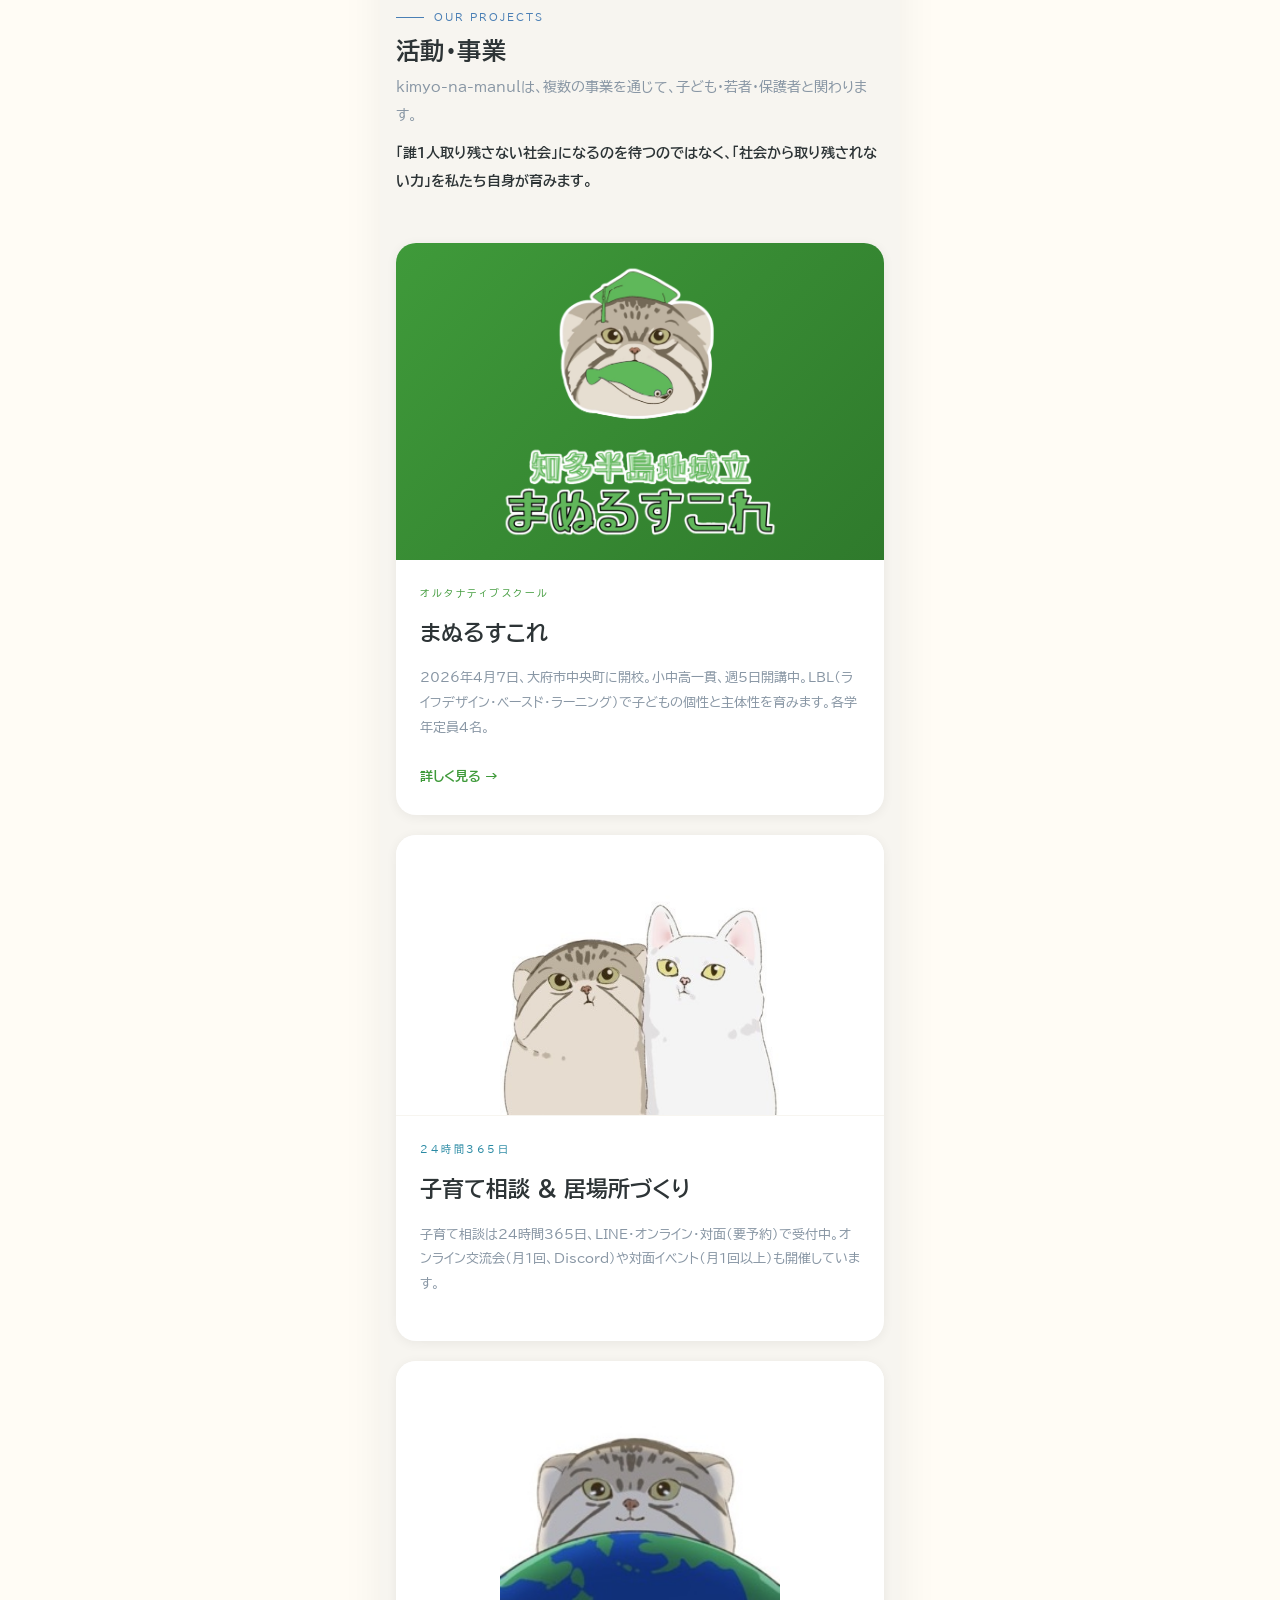
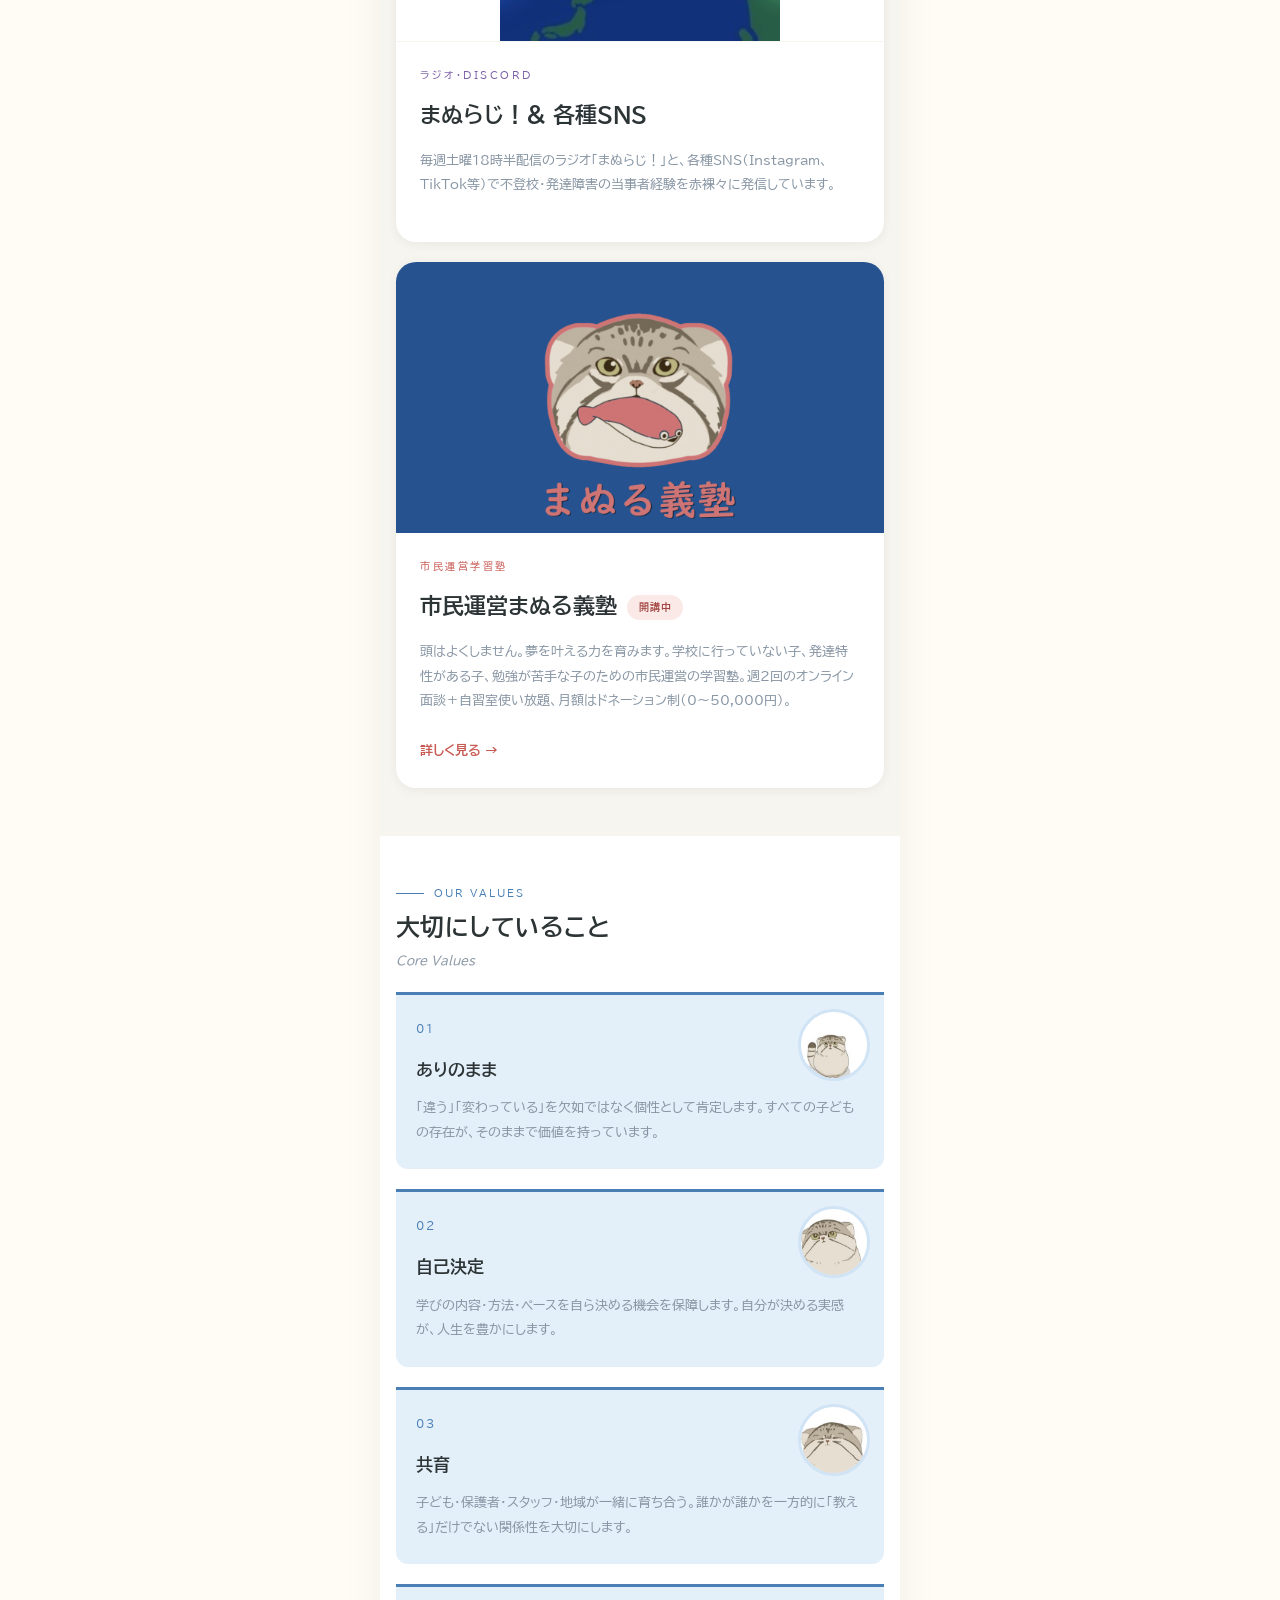
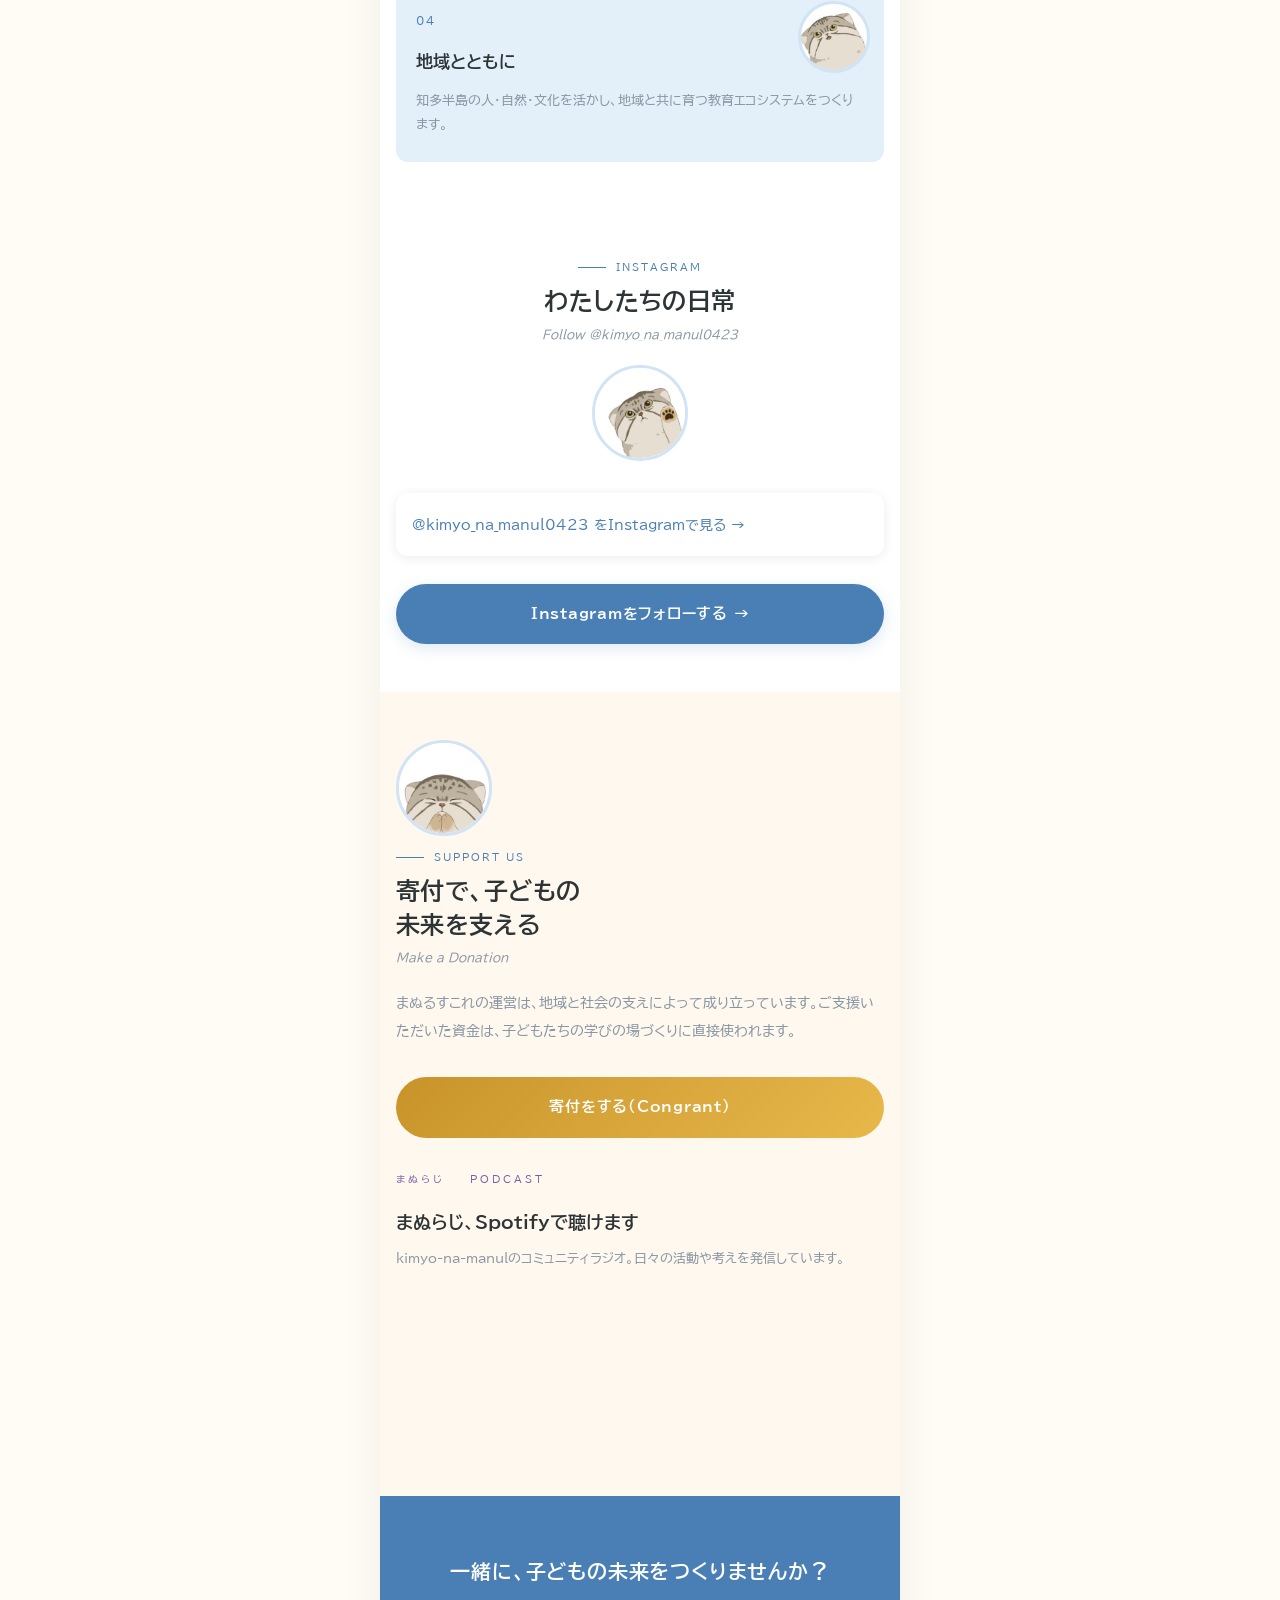
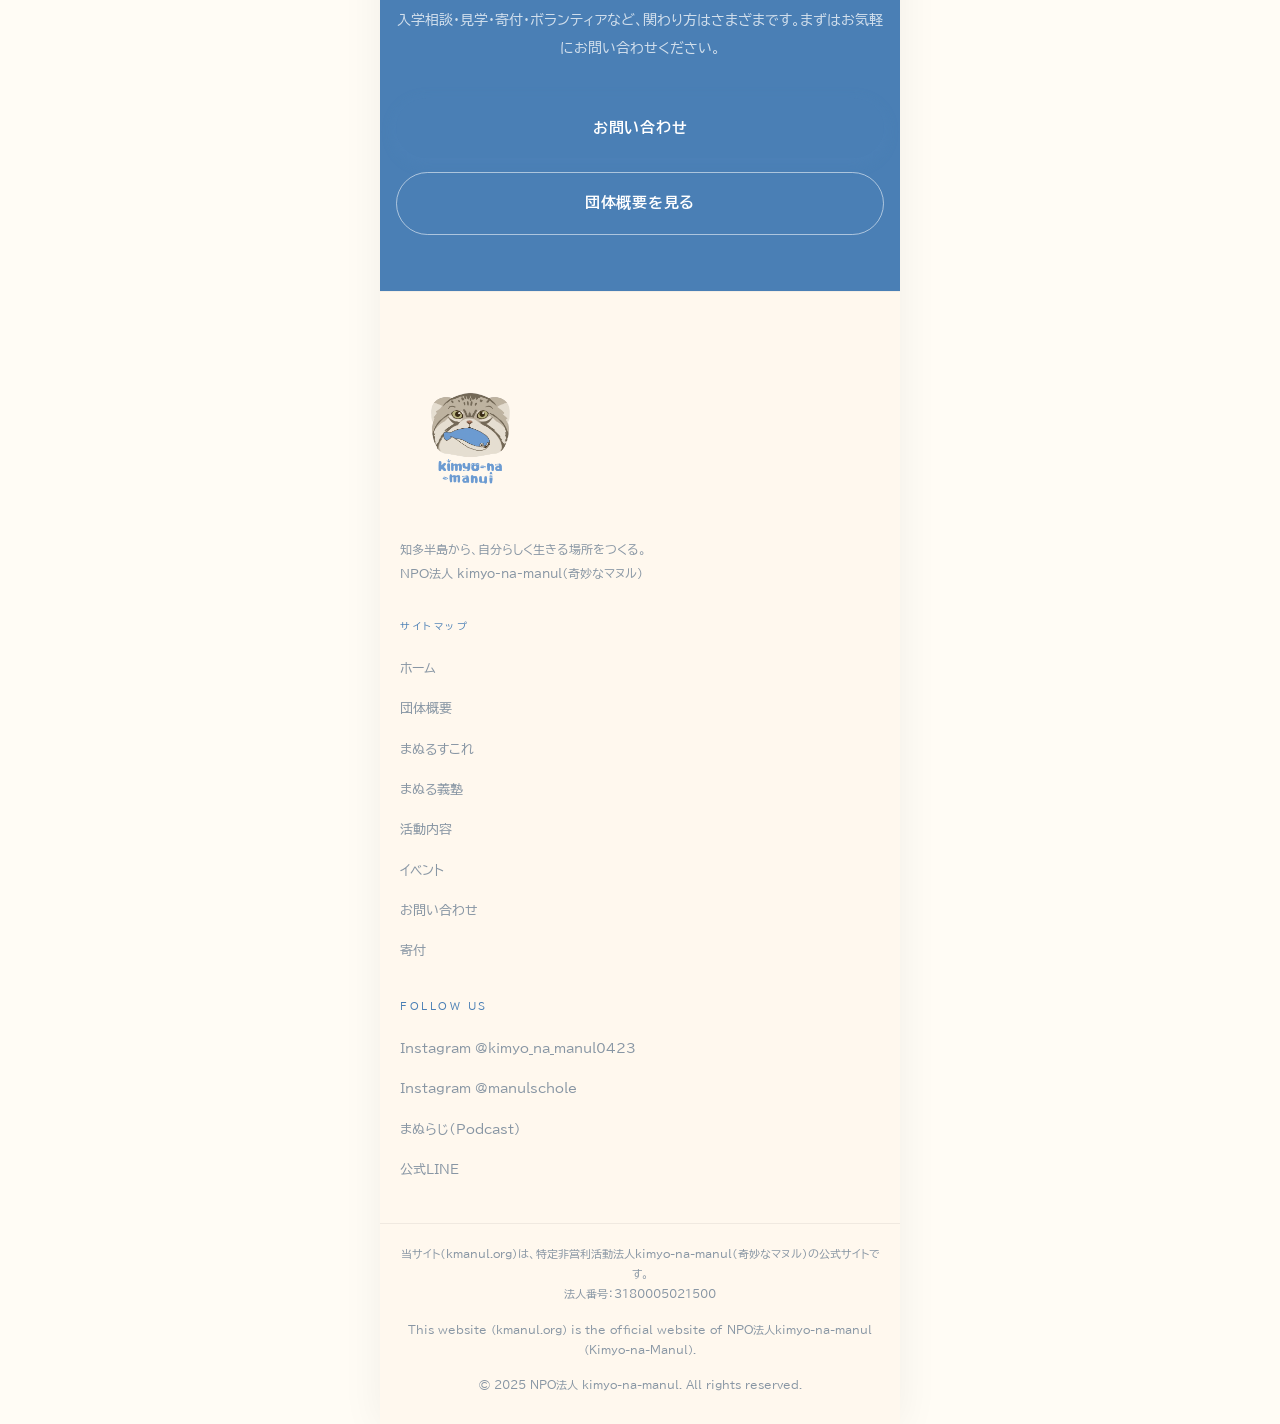
==== commit cb1538db: "まぬる義塾ページを紺・金・明朝のデザインにし、新しい仕組み（オンライン面談＋自習室・ドネーション制）に更新 Co-Authored-By: Claude Opus 5.5 <noreply@anthr" ====
--- a/index.html
+++ b/index.html
@@ -687,8 +687,8 @@
         </div>
         <div class="project-card-body">
           <div class="project-card-tag red" data-ja="市民運営学習塾" data-en="Community-Run Tutoring">市民運営学習塾</div>
-          <div class="project-card-name" data-ja="市民運営まぬる義塾<span class='soon'>2026年9月 開講予定</span>" data-en="Manul Gijuku<span class='soon'>Opening Sept 2026</span>">市民運営まぬる義塾<span class="soon">2026年9月 開講予定</span></div>
-          <p class="project-card-desc" data-ja="頭はよくしません。夢を叶える力を育みます。学校に行っていない子、発達特性がある子、勉強が苦手な子のための市民運営の学習塾。月額5,000円・完全ボランティア運営。" data-en="We don't make you smarter — we nurture the power to make dreams come true. A community-run tutoring school for children not attending school, with developmental differences, or struggling with studies. ¥5,000/month, fully volunteer-run.">頭はよくしません。夢を叶える力を育みます。学校に行っていない子、発達特性がある子、勉強が苦手な子のための市民運営の学習塾。月額5,000円・完全ボランティア運営。</p>
+          <div class="project-card-name" data-ja="市民運営まぬる義塾<span class='soon'>開講中</span>" data-en="Manul Gijuku<span class='soon'>Now open</span>">市民運営まぬる義塾<span class="soon">開講中</span></div>
+          <p class="project-card-desc" data-ja="頭はよくしません。夢を叶える力を育みます。学校に行っていない子、発達特性がある子、勉強が苦手な子のための市民運営の学習塾。週2回のオンライン面談＋自習室使い放題、月額はドネーション制（0〜50,000円）。" data-en="We don't make you smarter — we nurture the power to make dreams come true. A community-run tutoring school for children not attending school, with developmental differences, or struggling with studies. Online coaching twice a week plus unlimited study room; monthly fees by donation (¥0–50,000).">頭はよくしません。夢を叶える力を育みます。学校に行っていない子、発達特性がある子、勉強が苦手な子のための市民運営の学習塾。週2回のオンライン面談＋自習室使い放題、月額はドネーション制（0〜50,000円）。</p>
           <span class="project-card-link red" data-ja="詳しく見る →" data-en="Learn more →">詳しく見る →</span>
         </div>
       </a>
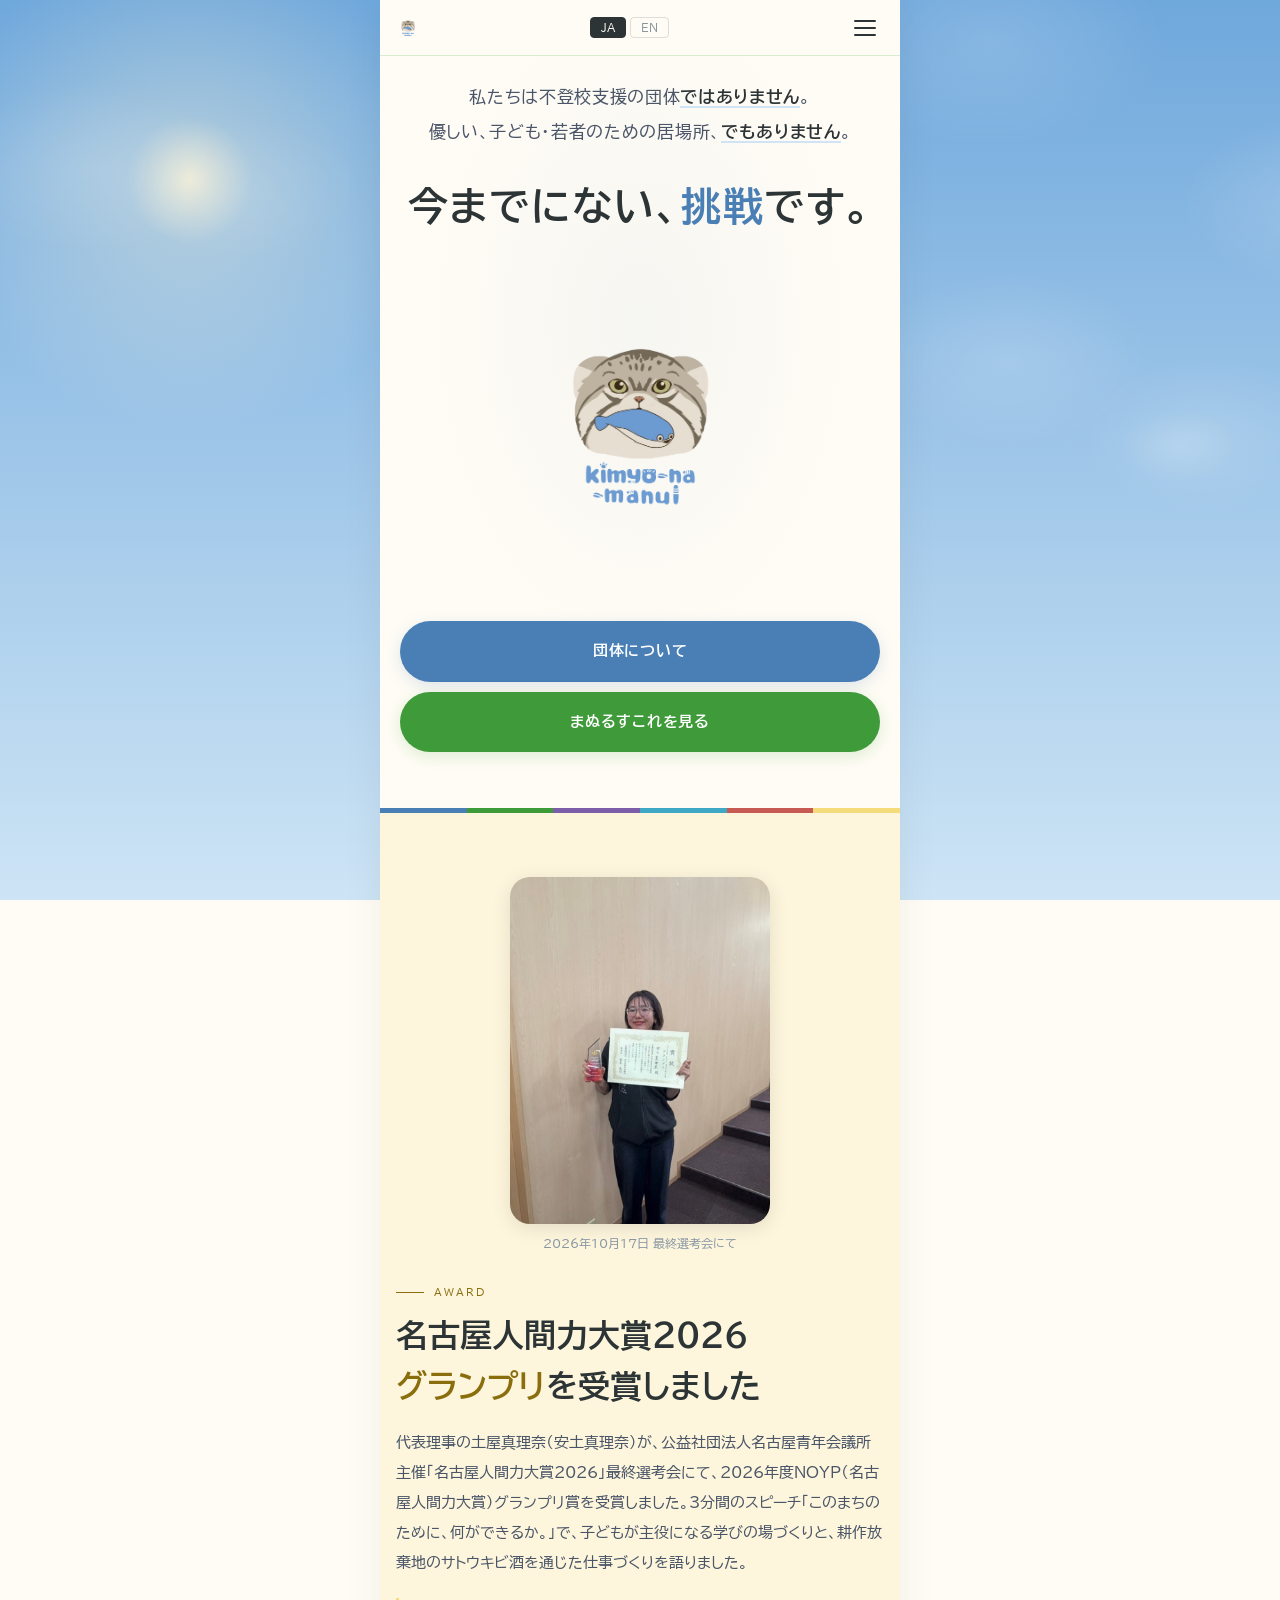
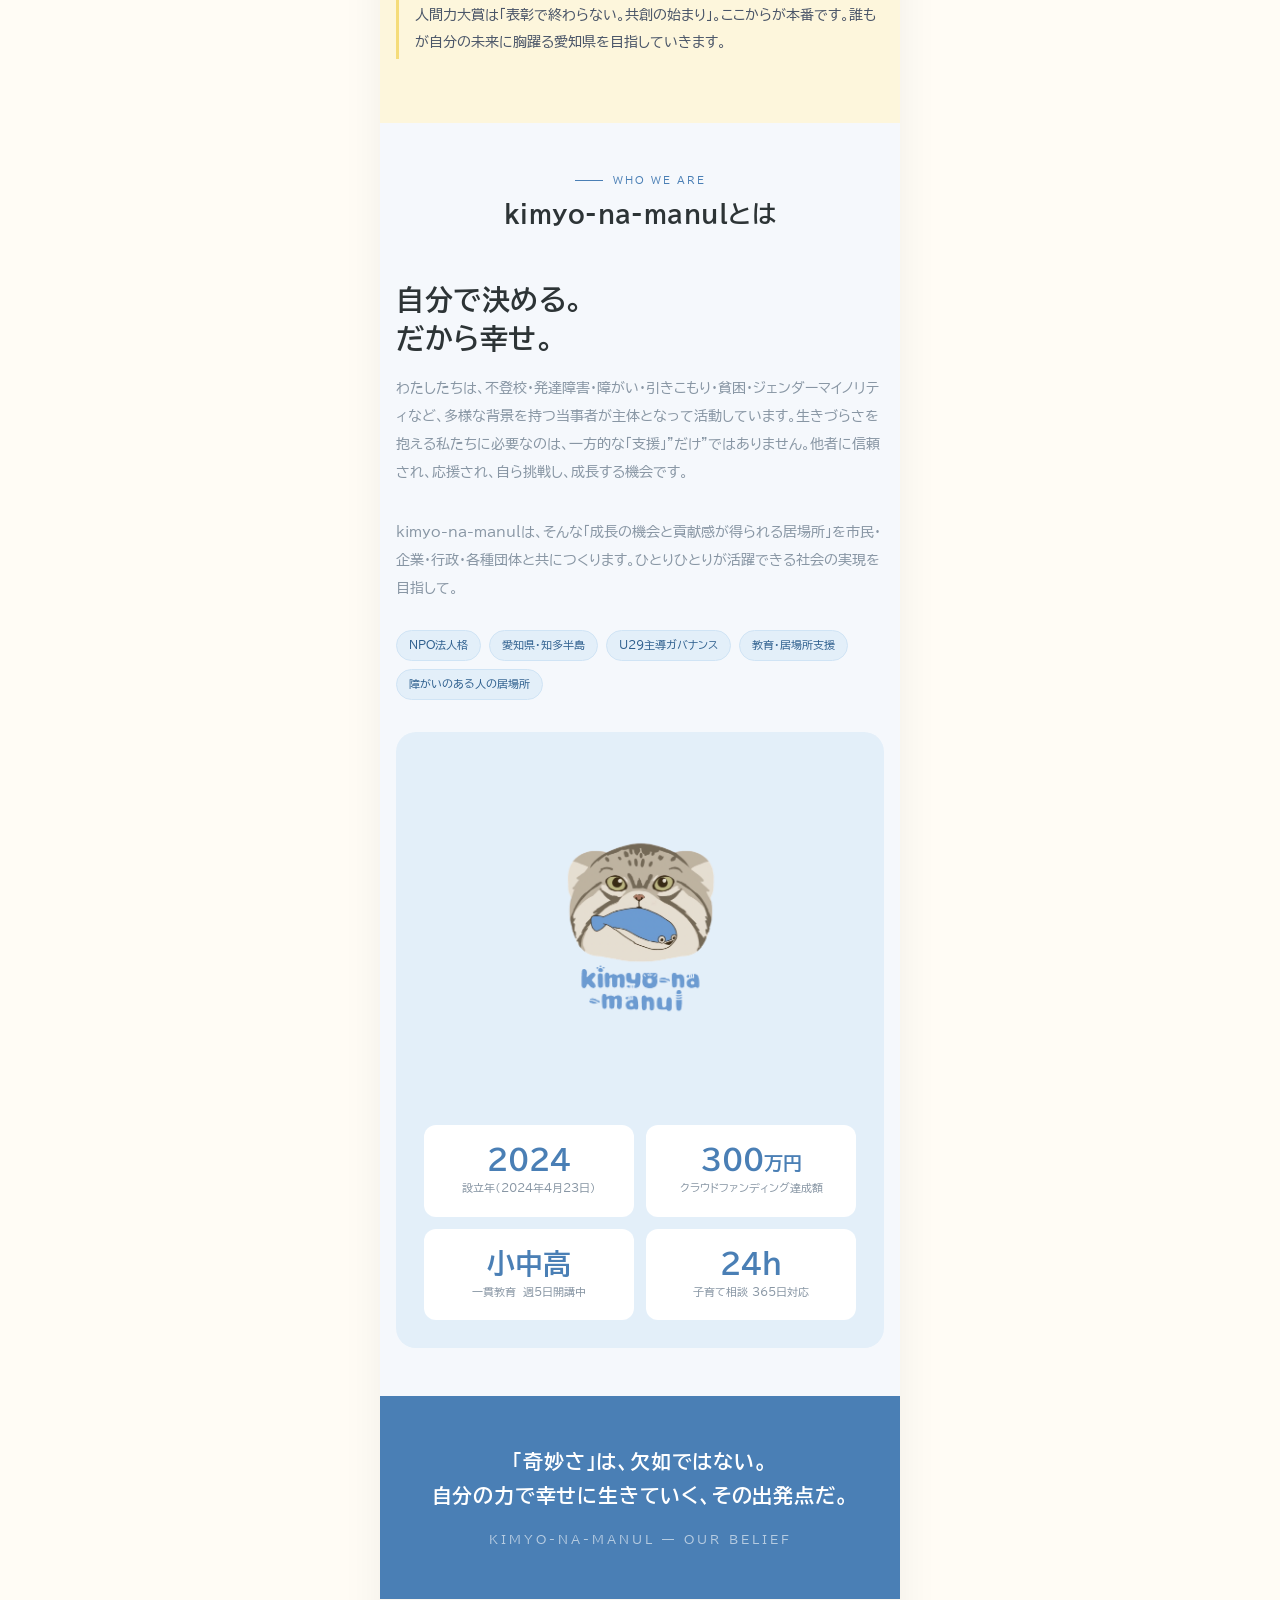
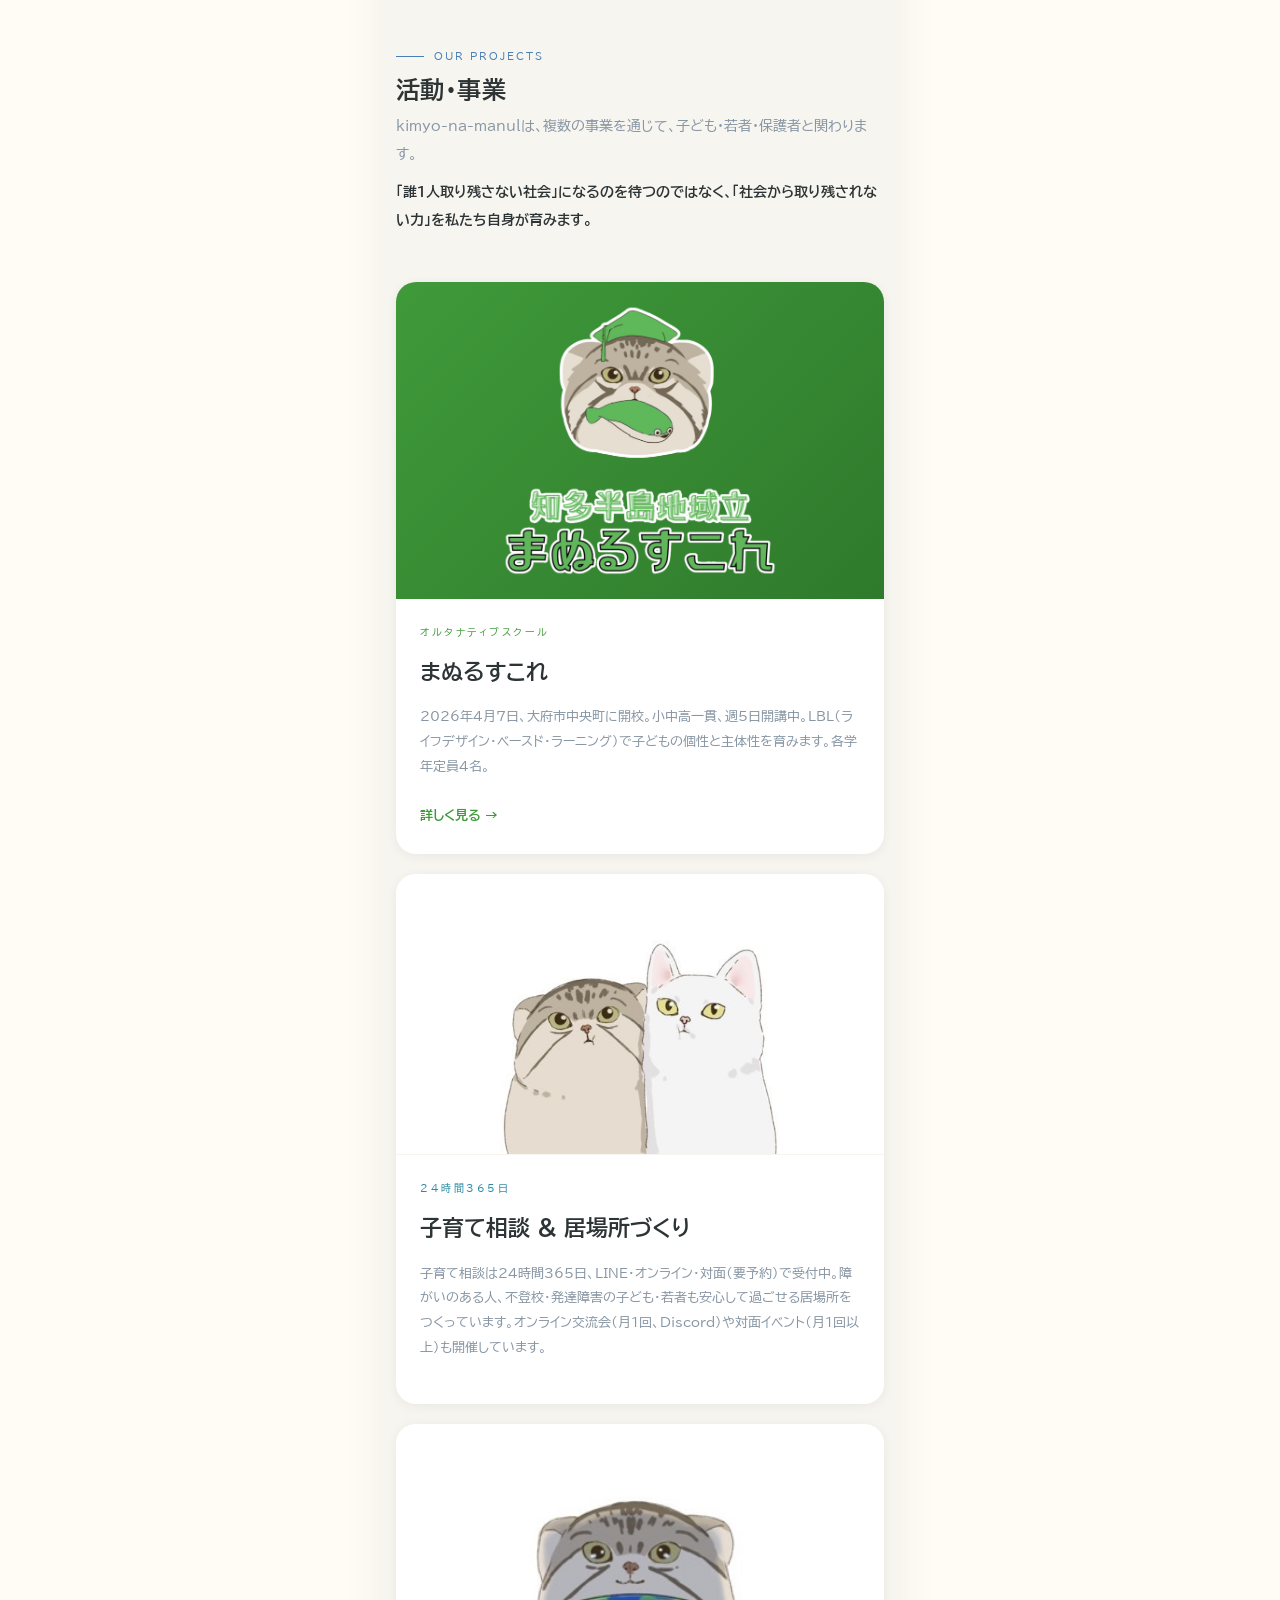
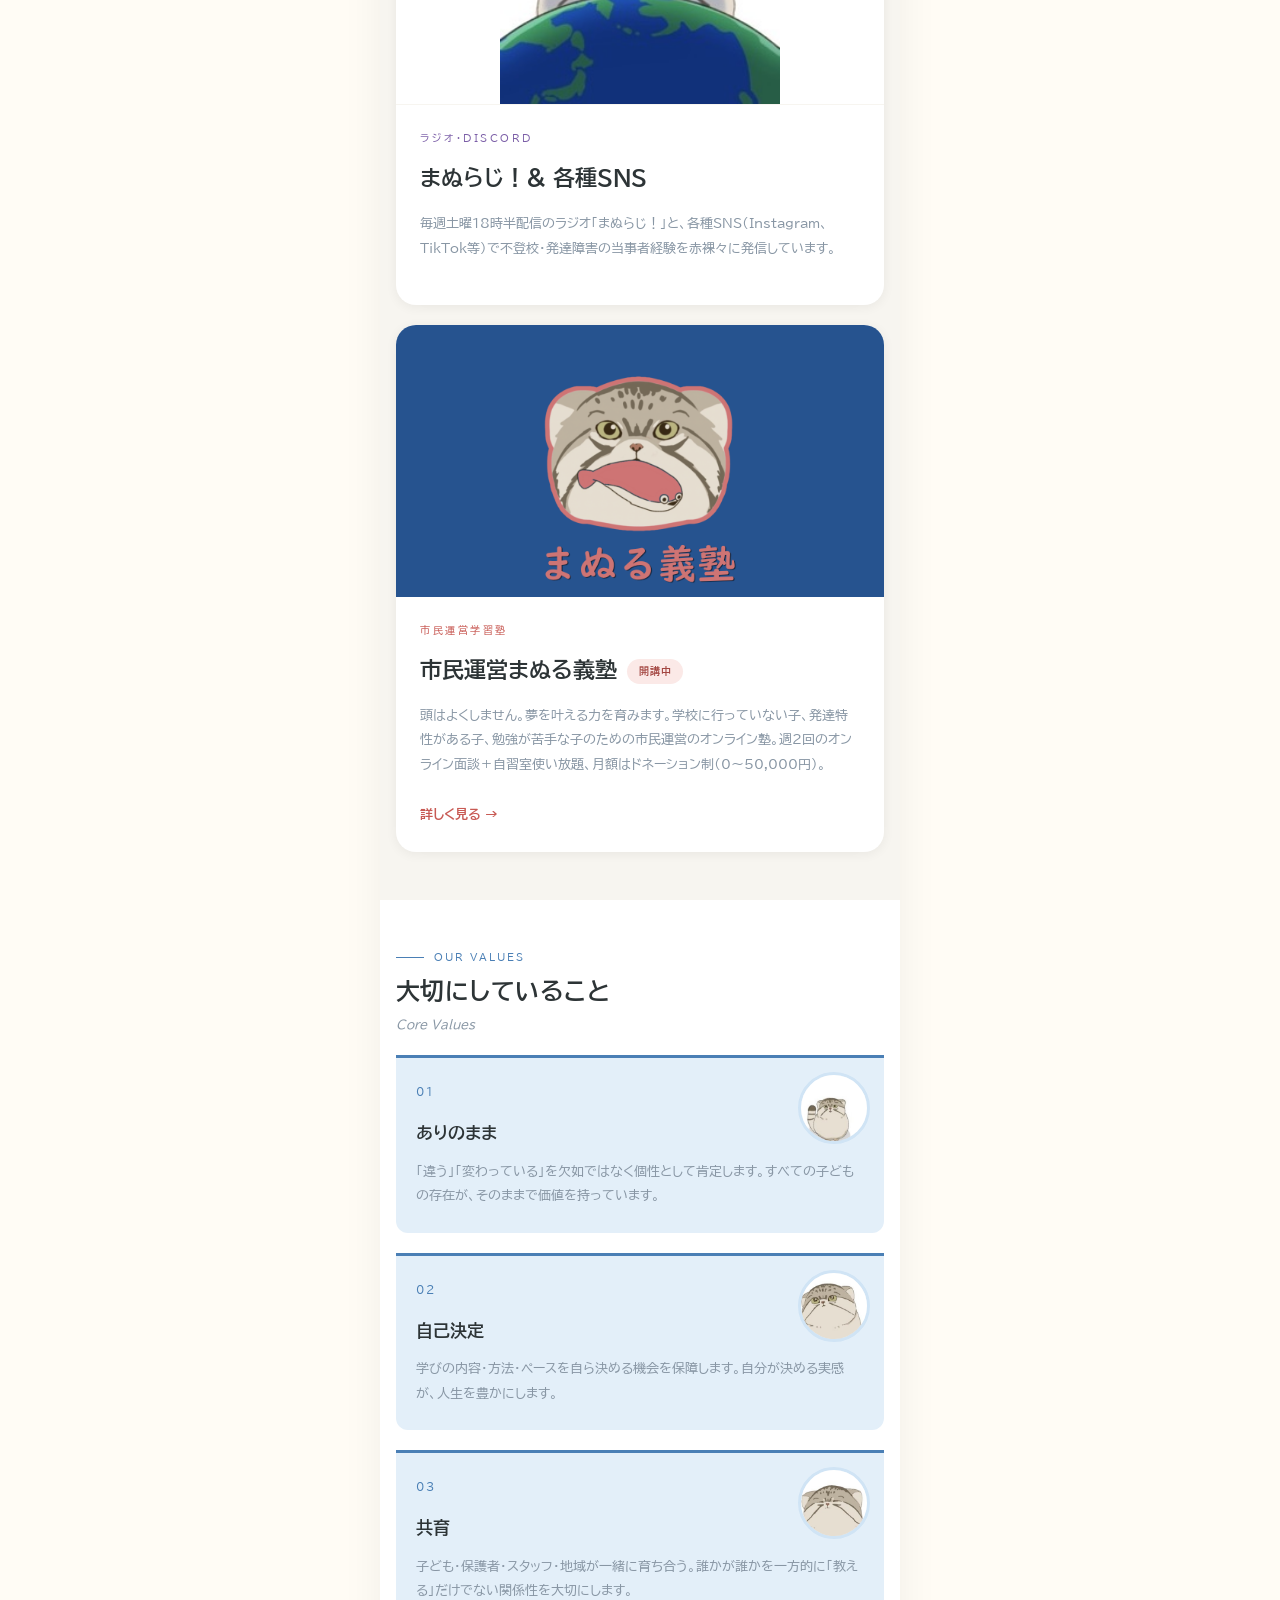
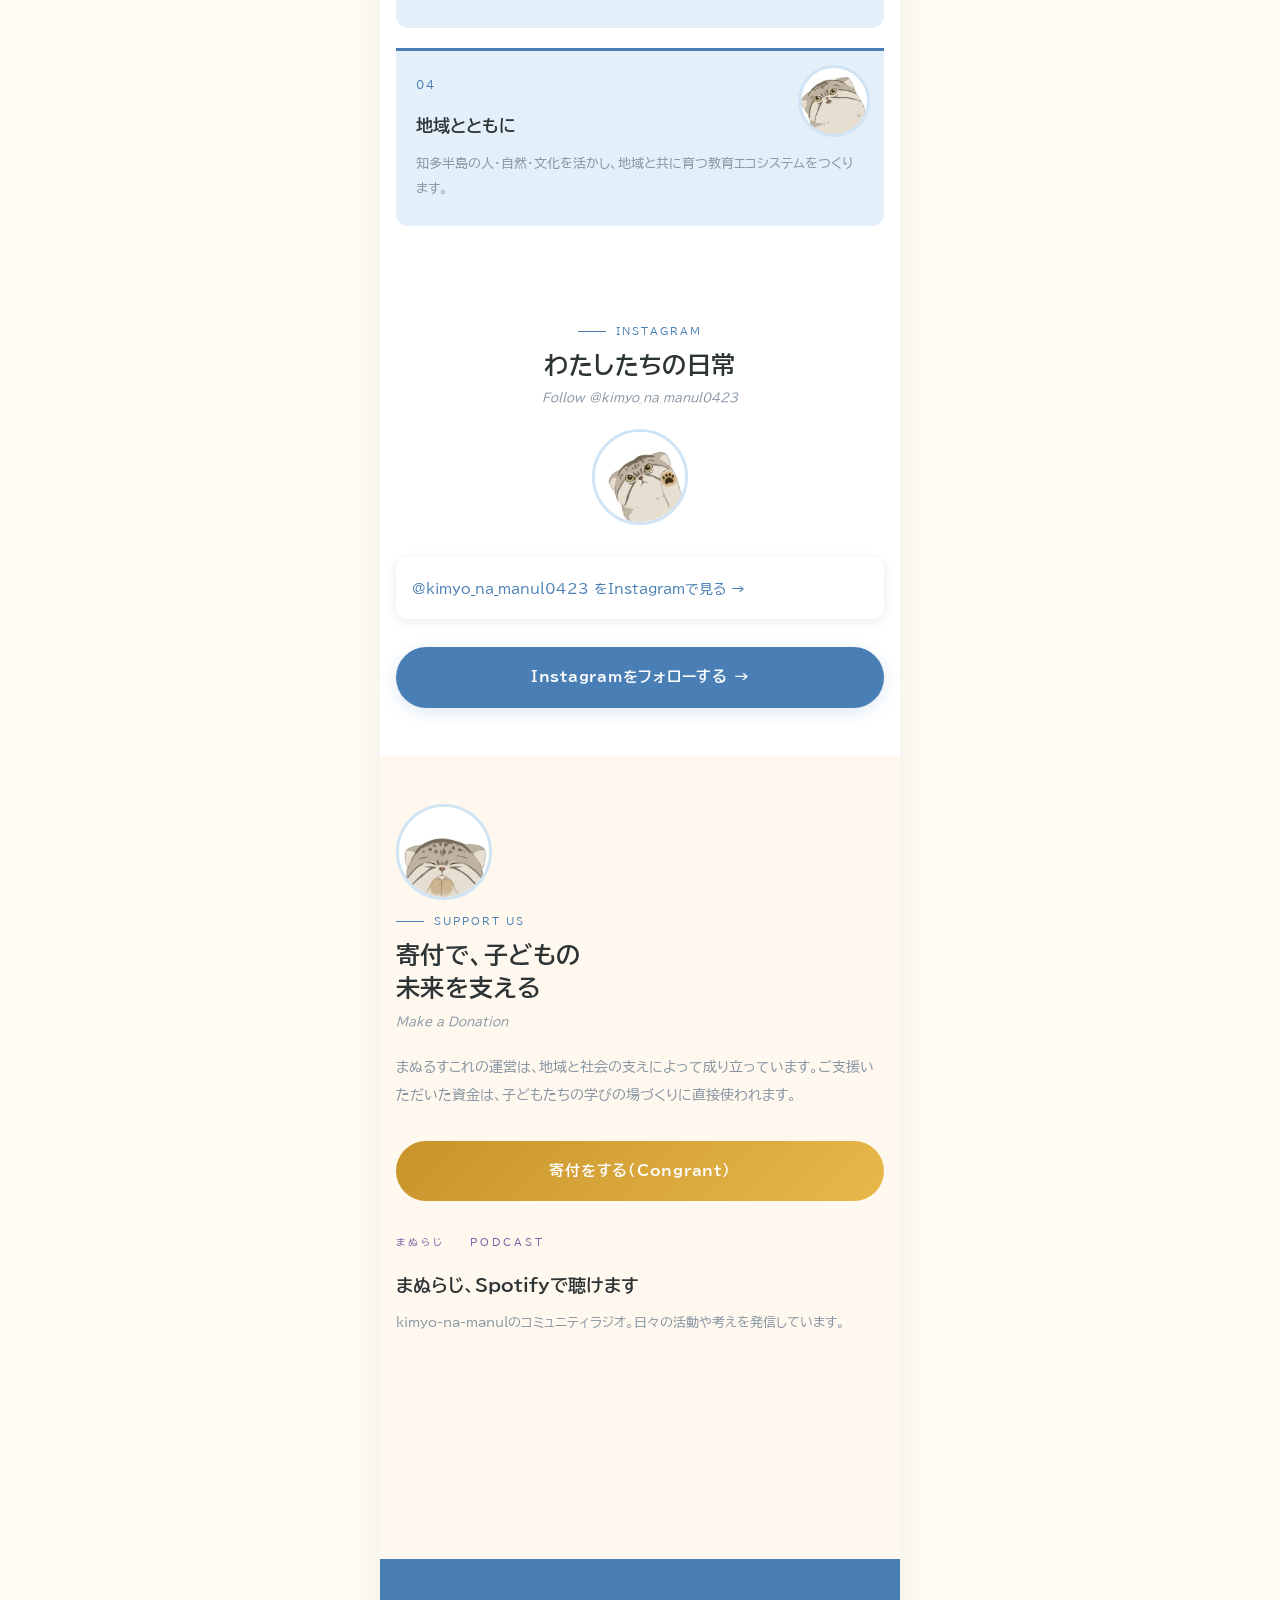
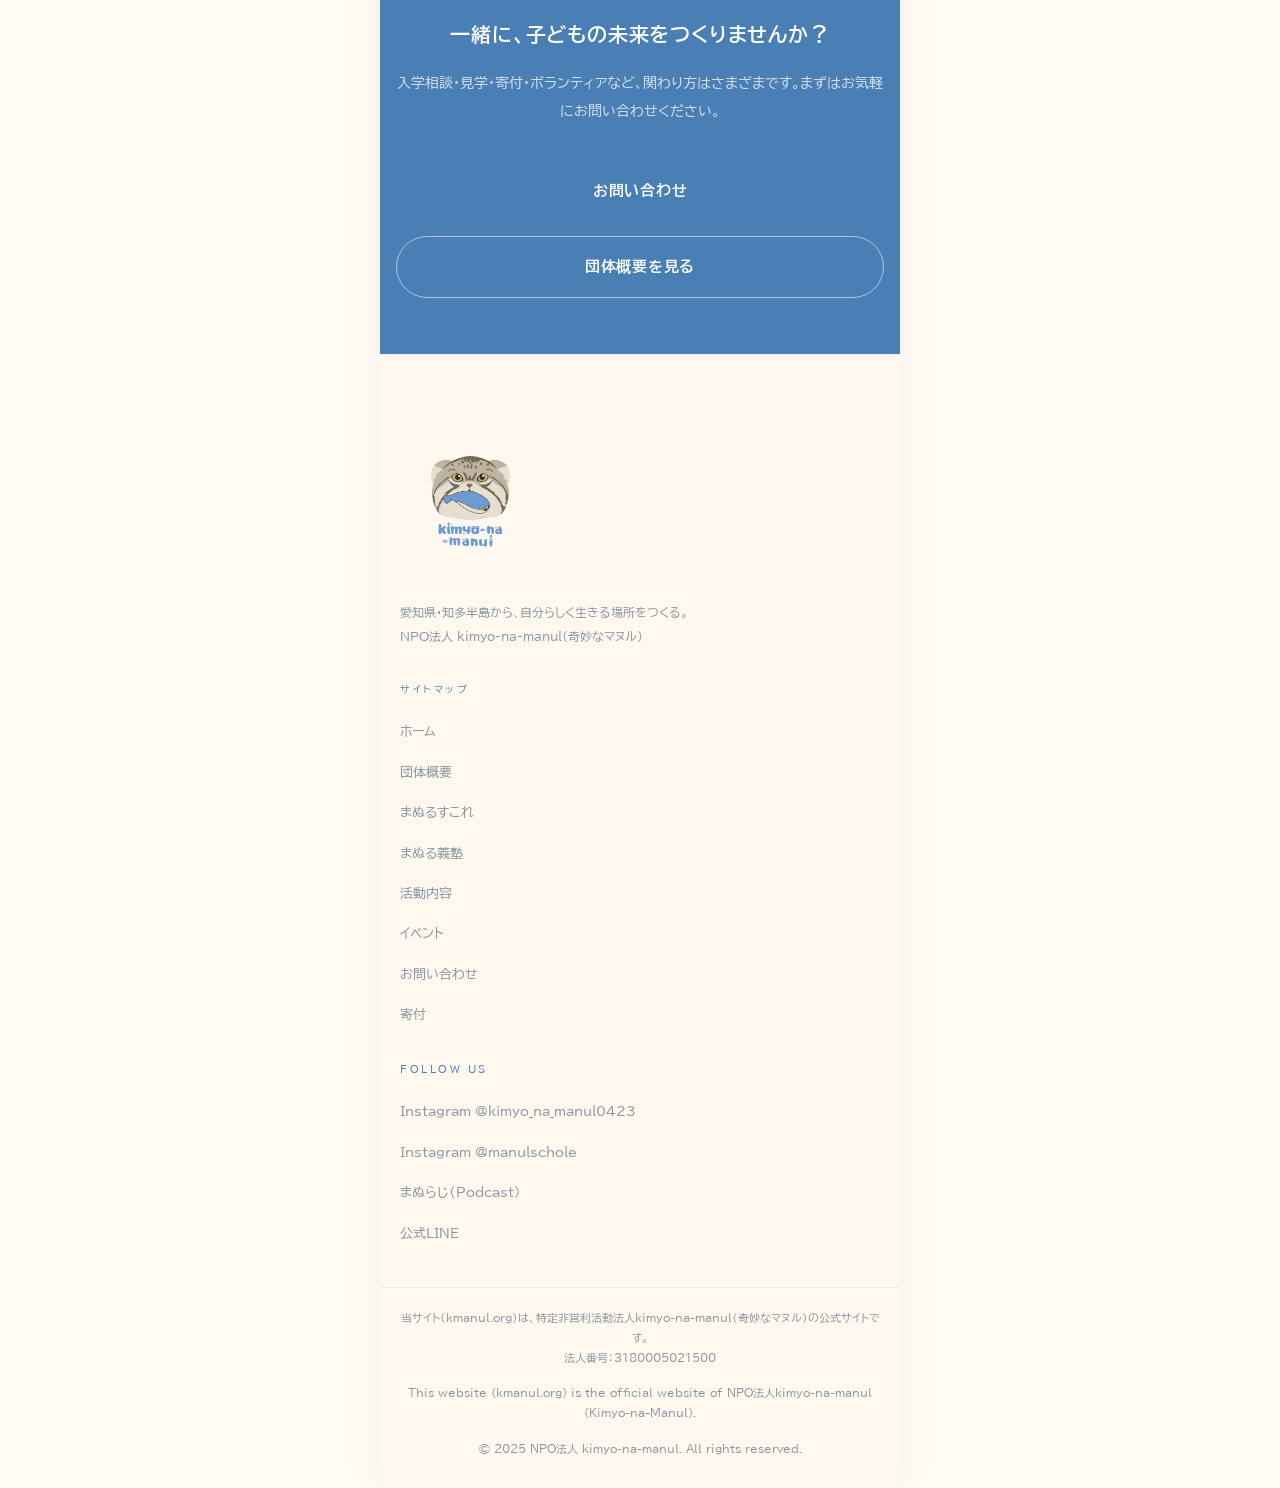
==== commit d725c5b4: "検索対策：サイト全体に「愛知県」を追加、まぬる義塾をオンライン塾・習い事向けに、ホームに障がい・居場所の記述を追加 Co-Authored-By: Claude Opus 5.5 <noreply@a" ====
--- a/index.html
+++ b/index.html
@@ -4,13 +4,13 @@
 <meta charset="UTF-8">
 <meta name="viewport" content="width=device-width, initial-scale=1.0">
 <meta name="google-site-verification" content="Asl8vJE8PZEnxf7R0S0iDRGA7ygkxkPpIfJQhtOvMJY">
-<title>kimyo-na-manul（奇妙なマヌル）| 大府市のオルタナティブスクール「まぬるすこれ」運営 — 不登校の子どもの学びの場</title>
-<meta name="description" content="kimyo-na-manul（奇妙なマヌル）は愛知県大府市のNPO法人。不登校・発達障害など多様な背景を持つ子どものオルタナティブスクール「まぬるすこれ」を運営。フリースクールとは異なる、自己決定・探究・地域共育の学びの場。子育て相談24時間対応。">
-<meta name="keywords" content="kimyo-na-manul,奇妙なマヌル,まぬるすこれ,NPO法人,知多半島,オルタナティブスクール,大府市,不登校,フリースクール,自己決定,探究学習,りんごの樹,愛知県">
+<title>kimyo-na-manul（奇妙なマヌル）| 愛知県大府市のNPO法人 — 障がい・不登校の子ども・若者の居場所とオルタナティブスクール「まぬるすこれ」</title>
+<meta name="description" content="kimyo-na-manul（奇妙なマヌル）は愛知県大府市・知多半島のNPO法人。障がいのある人、不登校・発達障害・引きこもりなど生きづらさを抱える子ども・若者の居場所づくりと、愛知県のオルタナティブスクール「まぬるすこれ」を運営。フリースクールとは異なる、自己決定・探究・地域共育の学びの場。子育て相談24時間対応。">
+<meta name="keywords" content="kimyo-na-manul,奇妙なマヌル,まぬるすこれ,NPO法人,愛知県,知多半島,大府市,オルタナティブスクール,愛知県 オルタナティブスクール,障がい者,障害者,居場所,障がい者 居場所,発達障害,不登校,引きこもり,フリースクール,オンライン塾,自己決定,探究学習,りんごの樹">
 <link rel="canonical" href="https://kmanul.org/">
 <link rel="alternate" hreflang="ja" href="https://kmanul.org/">
-<meta property="og:title" content="kimyo-na-manul（奇妙なマヌル）| オルタナティブスクール「まぬるすこれ」運営NPO">
-<meta property="og:description" content="愛知県知多半島のNPO法人。オルタナティブスクール「まぬるすこれ」を大府市で運営。自己決定と探究で子どもの主体性を育む。">
+<meta property="og:title" content="kimyo-na-manul（奇妙なマヌル）| 愛知県大府市のNPO法人 — 居場所づくりとオルタナティブスクール">
+<meta property="og:description" content="愛知県知多半島のNPO法人。障がいのある人や不登校・発達障害の子ども・若者の居場所づくりと、オルタナティブスクール「まぬるすこれ」を大府市で運営。">
 <meta property="og:url" content="https://kmanul.org/">
 <meta property="og:type" content="website">
 <meta property="og:image" content="https://kmanul.org/assets/logo-kmanul.png">
@@ -18,7 +18,7 @@
 <meta property="og:locale" content="ja_JP">
 <meta name="twitter:card" content="summary_large_image">
 <meta name="twitter:title" content="kimyo-na-manul（奇妙なマヌル）| まぬるすこれ運営NPO">
-<meta name="twitter:description" content="愛知県知多半島のNPO法人。オルタナティブスクール「まぬるすこれ」を大府市で運営。">
+<meta name="twitter:description" content="愛知県知多半島のNPO法人。障がい・不登校の子ども・若者の居場所づくりと、オルタナティブスクール「まぬるすこれ」を運営。">
 <meta name="twitter:image" content="https://kmanul.org/assets/logo-kmanul.png">
 <link rel="icon" href="favicon.ico" type="image/x-icon">
 <link rel="stylesheet" href="assets/style.css?v=30">
@@ -30,7 +30,7 @@
   "alternateName": ["奇妙なマヌル", "kimyo-na-manul", "キミョウナマヌル"],
   "url": "https://kmanul.org",
   "logo": "https://kmanul.org/assets/logo-kmanul.png",
-  "description": "愛知県知多半島を拠点に、オルタナティブスクール「まぬるすこれ」や民間教育センター「りんごの樹」を運営するNPO法人。不登校・発達障害・多様な背景を持つ子ども・若者の成長を支援。",
+  "description": "愛知県知多半島を拠点に、オルタナティブスクール「まぬるすこれ」や民間教育センター「りんごの樹」を運営するNPO法人。障がいのある人、不登校・発達障害・引きこもりなど多様な背景を持つ子ども・若者の居場所づくりと成長を支援。",
   "foundingDate": "2024-04-23",
   "areaServed": {
     "@type": "AdministrativeArea",
@@ -54,7 +54,7 @@
     "name": "まぬるすこれ",
     "alternateName": ["Manul Schole", "マヌルスコレ"],
     "url": "https://kmanul.org/manul-schole.html",
-    "description": "愛知県大府市のオルタナティブスクール。小中高一貫、週5日開講。自己決定・探究・地域共育を柱に子どもの主体性を育む。"
+    "description": "愛知県大府市（知多半島）のオルタナティブスクール。小中高一貫、週5日開講。自己決定・探究・地域共育を柱に子どもの主体性を育む。"
   }
 }
 </script>
@@ -547,7 +547,7 @@
       私たちは不登校支援の団体<b>ではありません</b>。<br>
       優しい、子ども・若者のための居場所、<b>でもありません</b>。
     </p>
-    <h1 class="hero-punch"><span class="sr-only">kimyo-na-manul（奇妙なマヌル）— </span>今までにない、<em>挑戦</em>です。</h1>
+    <h1 class="hero-punch"><span class="sr-only">kimyo-na-manul（奇妙なマヌル）— 愛知県大府市のNPO法人。障がい・不登校の子ども・若者の居場所とオルタナティブスクール。</span>今までにない、<em>挑戦</em>です。</h1>
     <div class="hero-logo">
       <img src="assets/logo-kmanul.png" alt="kimyo-na-manul（奇妙なマヌル）">
     </div>
@@ -593,17 +593,18 @@
     <div class="about-grid">
       <div class="reveal">
         <h3 class="section-title" style="font-size:clamp(20px,2.5vw,28px);margin-bottom:16px;" data-ja="自分で決める。<br>だから幸せ。" data-en="Decide for yourself.<br>That's happiness.">自分で決める。<br>だから幸せ。</h3>
-        <p class="section-lead" data-ja="わたしたちは、不登校・発達障害・引きこもり・貧困・ジェンダーマイノリティなど、多様な背景を持つ当事者が主体となって活動しています。生きづらさを抱える私たちに必要なのは、一方的な「支援」”だけ”ではありません。他者に信頼され、応援され、自ら挑戦し、成長する機会です。" data-en="We are led by people with diverse backgrounds — school refusal, developmental differences, social withdrawal, poverty, gender minorities. What those of us living with hardship need is not one-sided 'support' alone. It is trust, encouragement, and opportunities to challenge ourselves and grow.">
-          わたしたちは、不登校・発達障害・引きこもり・貧困・ジェンダーマイノリティなど、多様な背景を持つ当事者が主体となって活動しています。生きづらさを抱える私たちに必要なのは、一方的な「支援」”だけ”ではありません。他者に信頼され、応援され、自ら挑戦し、成長する機会です。
+        <p class="section-lead" data-ja="わたしたちは、不登校・発達障害・障がい・引きこもり・貧困・ジェンダーマイノリティなど、多様な背景を持つ当事者が主体となって活動しています。生きづらさを抱える私たちに必要なのは、一方的な「支援」”だけ”ではありません。他者に信頼され、応援され、自ら挑戦し、成長する機会です。" data-en="We are led by people with diverse backgrounds — school refusal, developmental differences, disabilities, social withdrawal, poverty, gender minorities. What those of us living with hardship need is not one-sided 'support' alone. It is trust, encouragement, and opportunities to challenge ourselves and grow.">
+          わたしたちは、不登校・発達障害・障がい・引きこもり・貧困・ジェンダーマイノリティなど、多様な背景を持つ当事者が主体となって活動しています。生きづらさを抱える私たちに必要なのは、一方的な「支援」”だけ”ではありません。他者に信頼され、応援され、自ら挑戦し、成長する機会です。
         </p>
         <p style="font-size:14px;color:var(--text-muted);line-height:2;max-width:620px;margin-bottom:28px;" data-ja="kimyo-na-manulは、そんな「成長の機会と貢献感が得られる居場所」を市民・企業・行政・各種団体と共につくります。ひとりひとりが活躍できる社会の実現を目指して。" data-en="kimyo-na-manul creates 'places where people gain growth opportunities and a sense of contribution', together with citizens, businesses, government, and organizations — aiming for a society where everyone can thrive.">
           kimyo-na-manulは、そんな「成長の機会と貢献感が得られる居場所」を市民・企業・行政・各種団体と共につくります。ひとりひとりが活躍できる社会の実現を目指して。
         </p>
         <div class="badge-list">
           <span class="badge" data-ja="NPO法人格" data-en="Nonprofit">NPO法人格</span>
-          <span class="badge" data-ja="愛知県知多半島" data-en="Chita Peninsula, Aichi">愛知県知多半島</span>
+          <span class="badge" data-ja="愛知県・知多半島" data-en="Chita Peninsula, Aichi">愛知県・知多半島</span>
           <span class="badge" data-ja="U29主導ガバナンス" data-en="U29 Leadership">U29主導ガバナンス</span>
           <span class="badge" data-ja="教育・居場所支援" data-en="Education & Spaces">教育・居場所支援</span>
+          <span class="badge" data-ja="障がいのある人の居場所" data-en="Spaces for people with disabilities">障がいのある人の居場所</span>
         </div>
       </div>
       <div class="about-img-block reveal">
@@ -668,7 +669,7 @@
         <div class="project-card-body">
           <div class="project-card-tag aqua" data-ja="24時間365日" data-en="24/7 Support">24時間365日</div>
           <div class="project-card-name" data-ja="子育て相談 & 居場所づくり" data-en="Parenting Support & Community">子育て相談 & 居場所づくり</div>
-          <p class="project-card-desc" data-ja="子育て相談は24時間365日、LINE・オンライン・対面（要予約）で受付中。オンライン交流会（月1回、Discord）や対面イベント（月1回以上）も開催しています。" data-en="Parenting consultations available 24/7 via LINE, online, or in person (by appointment). Online meetups (monthly, on Discord) and in-person events (at least monthly) are also held.">子育て相談は24時間365日、LINE・オンライン・対面（要予約）で受付中。オンライン交流会（月1回、Discord）や対面イベント（月1回以上）も開催しています。</p>
+          <p class="project-card-desc" data-ja="子育て相談は24時間365日、LINE・オンライン・対面（要予約）で受付中。障がいのある人、不登校・発達障害の子ども・若者も安心して過ごせる居場所をつくっています。オンライン交流会（月1回、Discord）や対面イベント（月1回以上）も開催しています。" data-en="Parenting consultations available 24/7 via LINE, online, or in person (by appointment). Online meetups (monthly, on Discord) and in-person events (at least monthly) are also held.">子育て相談は24時間365日、LINE・オンライン・対面（要予約）で受付中。障がいのある人、不登校・発達障害の子ども・若者も安心して過ごせる居場所をつくっています。オンライン交流会（月1回、Discord）や対面イベント（月1回以上）も開催しています。</p>
         </div>
       </div>
       <div class="project-card reveal">
@@ -688,7 +689,7 @@
         <div class="project-card-body">
           <div class="project-card-tag red" data-ja="市民運営学習塾" data-en="Community-Run Tutoring">市民運営学習塾</div>
           <div class="project-card-name" data-ja="市民運営まぬる義塾<span class='soon'>開講中</span>" data-en="Manul Gijuku<span class='soon'>Now open</span>">市民運営まぬる義塾<span class="soon">開講中</span></div>
-          <p class="project-card-desc" data-ja="頭はよくしません。夢を叶える力を育みます。学校に行っていない子、発達特性がある子、勉強が苦手な子のための市民運営の学習塾。週2回のオンライン面談＋自習室使い放題、月額はドネーション制（0〜50,000円）。" data-en="We don't make you smarter — we nurture the power to make dreams come true. A community-run tutoring school for children not attending school, with developmental differences, or struggling with studies. Online coaching twice a week plus unlimited study room; monthly fees by donation (¥0–50,000).">頭はよくしません。夢を叶える力を育みます。学校に行っていない子、発達特性がある子、勉強が苦手な子のための市民運営の学習塾。週2回のオンライン面談＋自習室使い放題、月額はドネーション制（0〜50,000円）。</p>
+          <p class="project-card-desc" data-ja="頭はよくしません。夢を叶える力を育みます。学校に行っていない子、発達特性がある子、勉強が苦手な子のための市民運営のオンライン塾。週2回のオンライン面談＋自習室使い放題、月額はドネーション制（0〜50,000円）。" data-en="We don't make you smarter — we nurture the power to make dreams come true. A community-run tutoring school for children not attending school, with developmental differences, or struggling with studies. Online coaching twice a week plus unlimited study room; monthly fees by donation (¥0–50,000).">頭はよくしません。夢を叶える力を育みます。学校に行っていない子、発達特性がある子、勉強が苦手な子のための市民運営のオンライン塾。週2回のオンライン面談＋自習室使い放題、月額はドネーション制（0〜50,000円）。</p>
           <span class="project-card-link red" data-ja="詳しく見る →" data-en="Learn more →">詳しく見る →</span>
         </div>
       </a>
@@ -790,7 +791,7 @@
   <div class="footer-inner">
     <div class="footer-logo">
       <img src="assets/logo-kmanul.png" alt="kimyo-na-manul">
-      <div class="footer-tagline" data-ja="知多半島から、自分らしく生きる場所をつくる。<br>NPO法人 kimyo-na-manul（奇妙なマヌル）" data-en="Creating spaces to live authentically, from the Chita Peninsula.<br>NPO kimyo-na-manul">知多半島から、自分らしく生きる場所をつくる。<br>NPO法人 kimyo-na-manul（奇妙なマヌル）</div>
+      <div class="footer-tagline" data-ja="愛知県・知多半島から、自分らしく生きる場所をつくる。<br>NPO法人 kimyo-na-manul（奇妙なマヌル）" data-en="Creating spaces to live authentically, from the Chita Peninsula.<br>NPO kimyo-na-manul">愛知県・知多半島から、自分らしく生きる場所をつくる。<br>NPO法人 kimyo-na-manul（奇妙なマヌル）</div>
     </div>
     <div>
       <div class="footer-col-title" data-ja="サイトマップ" data-en="Site Map">サイトマップ</div>
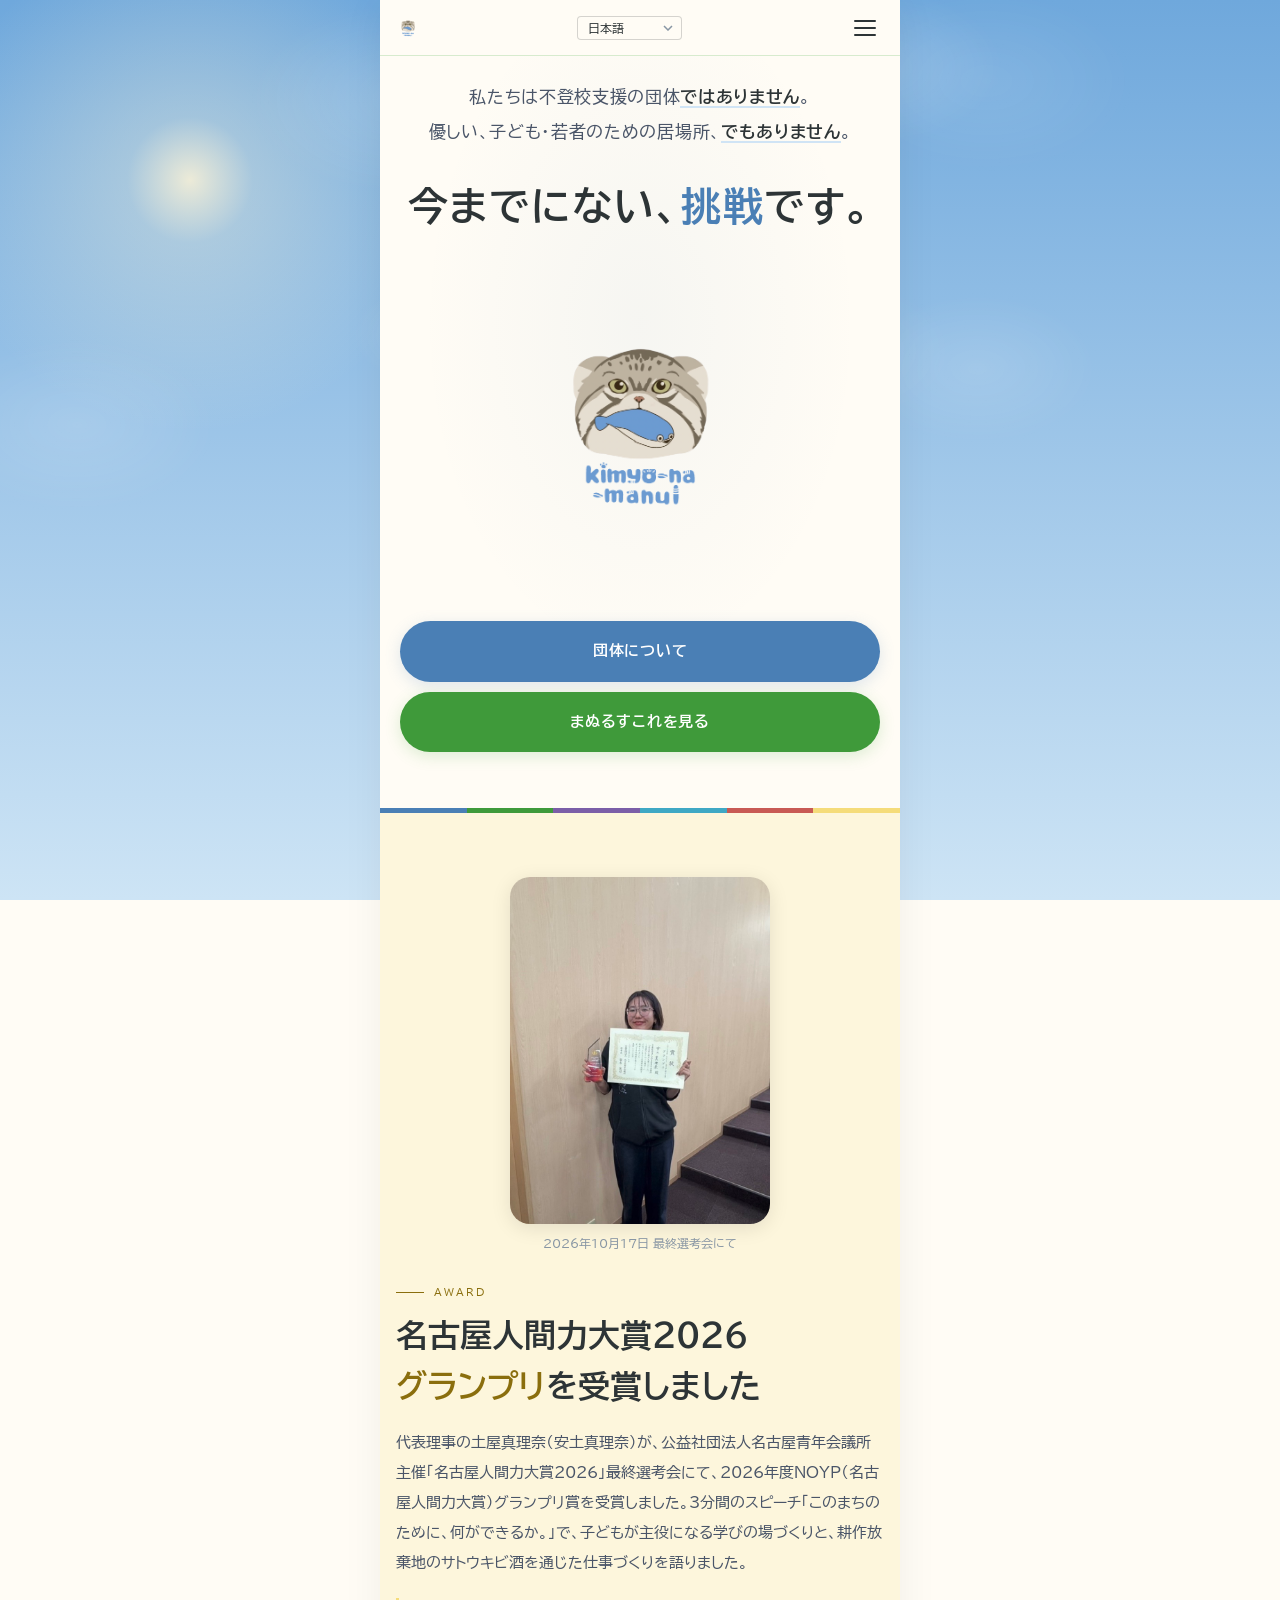
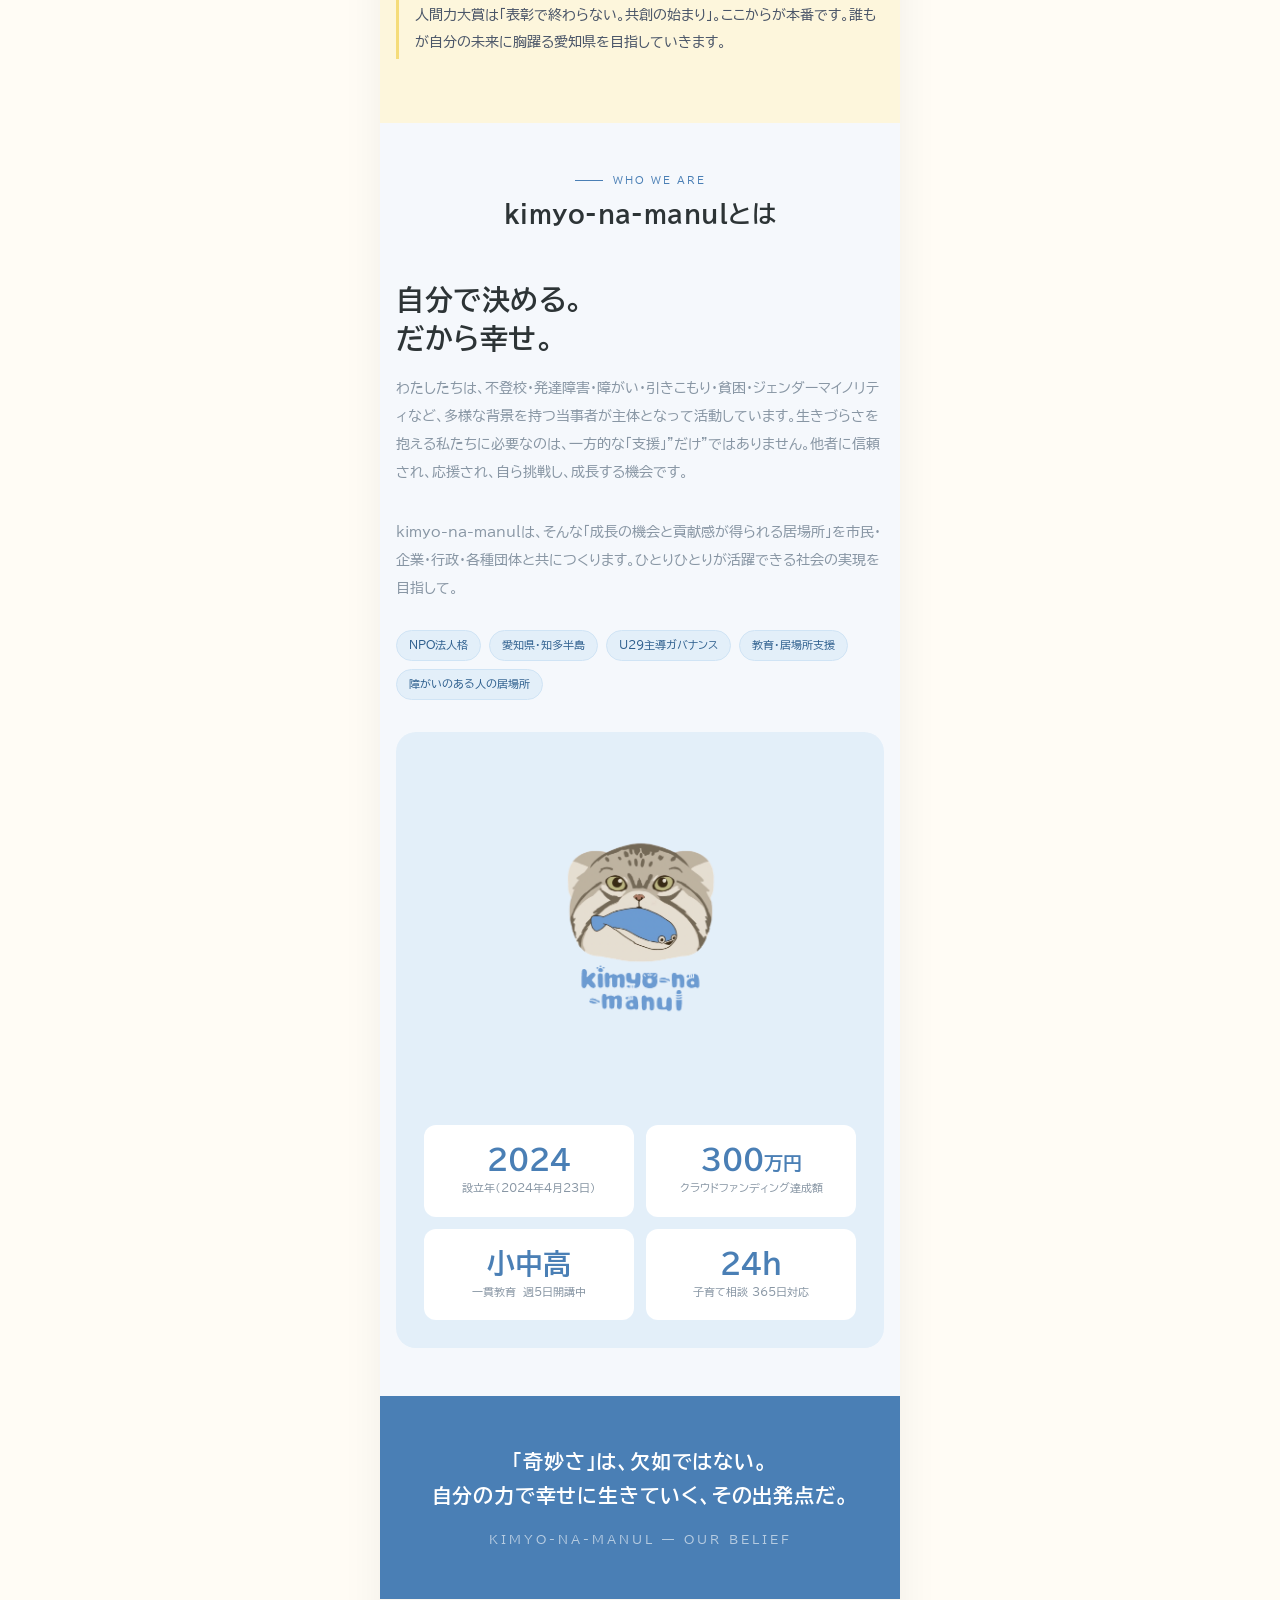
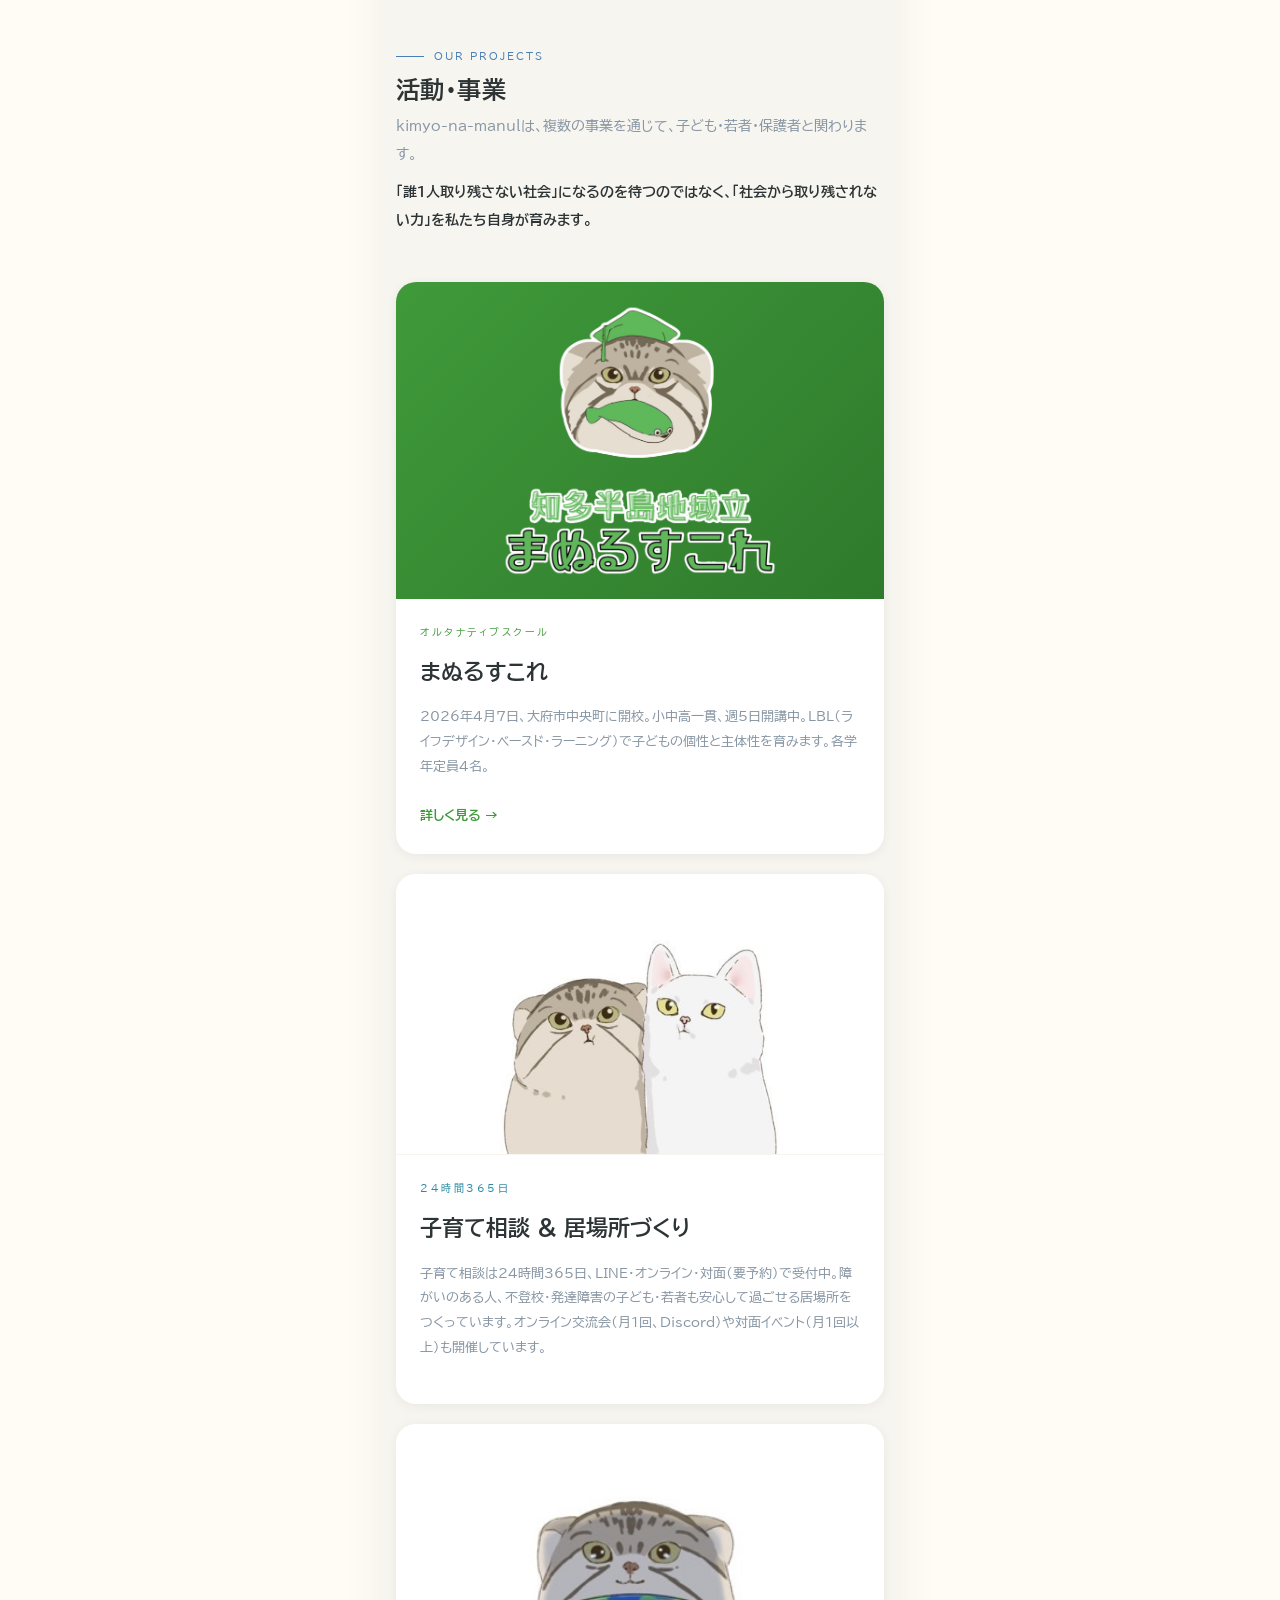
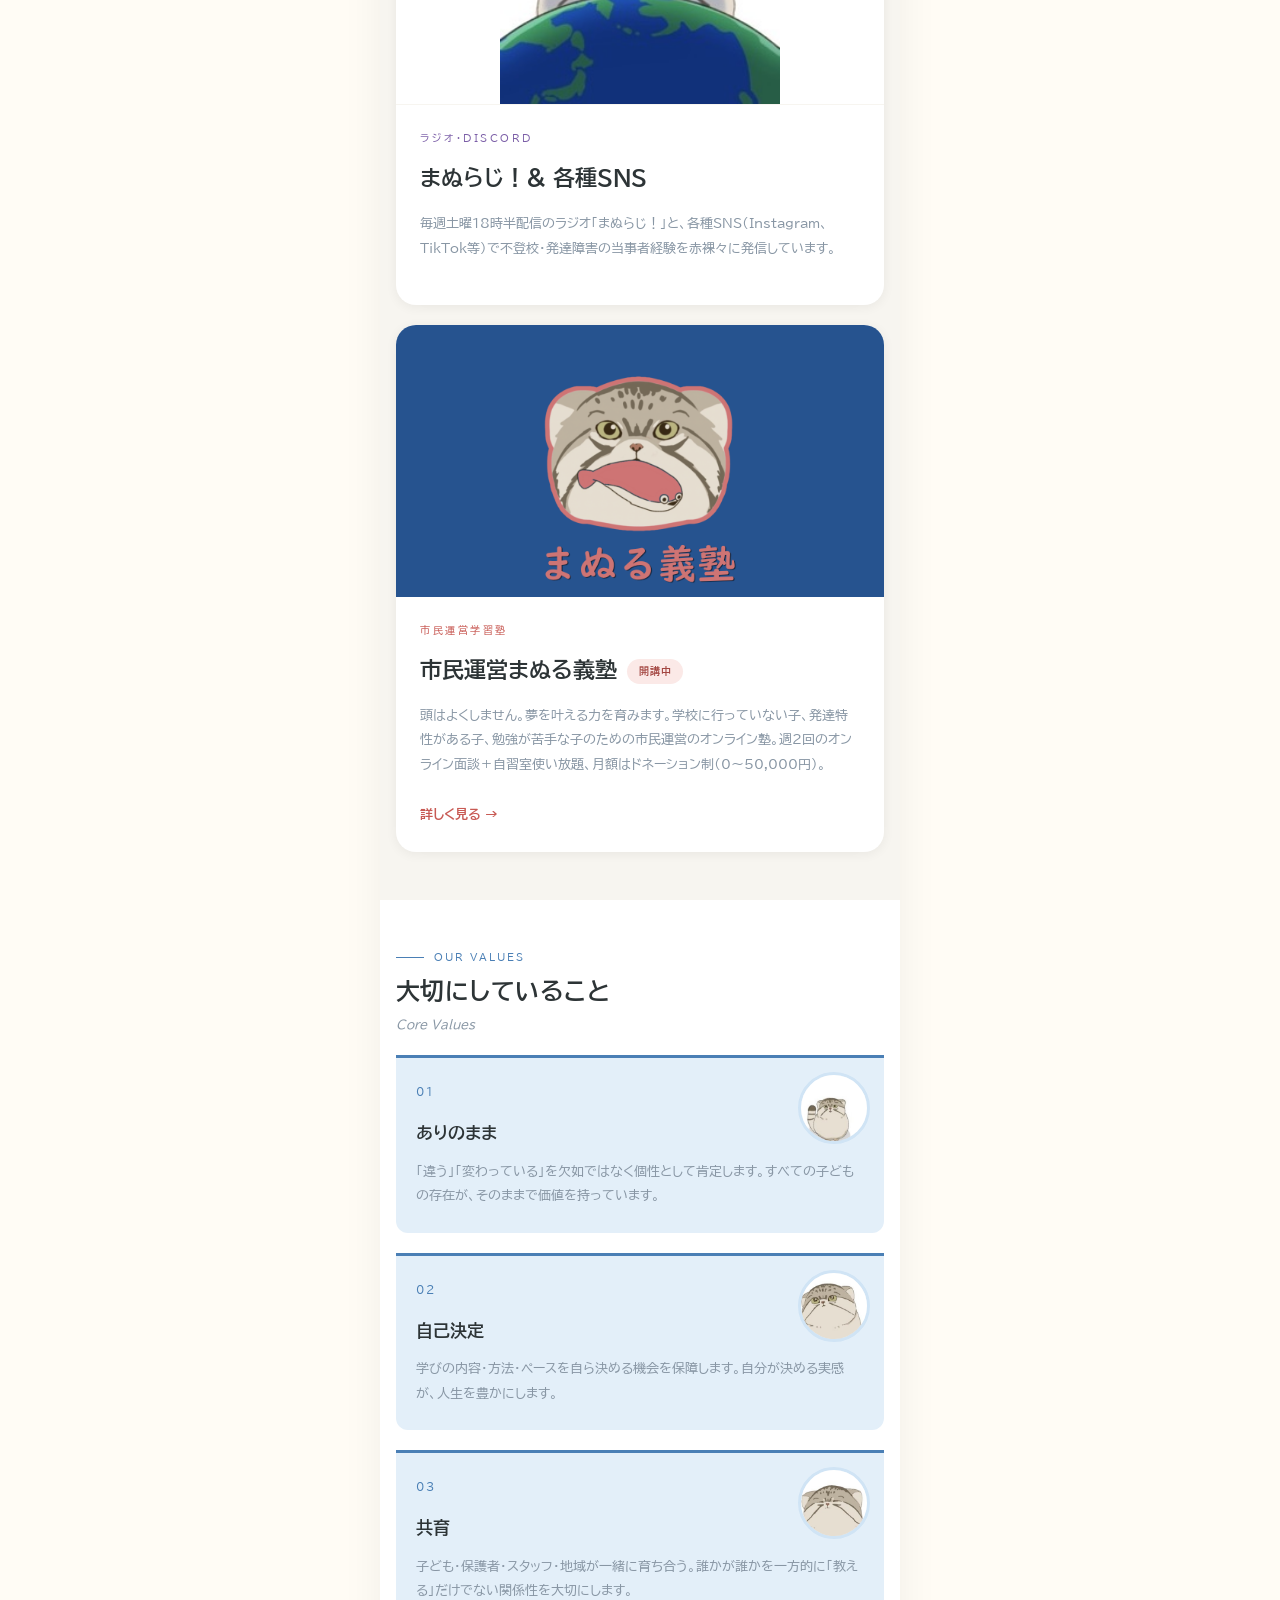
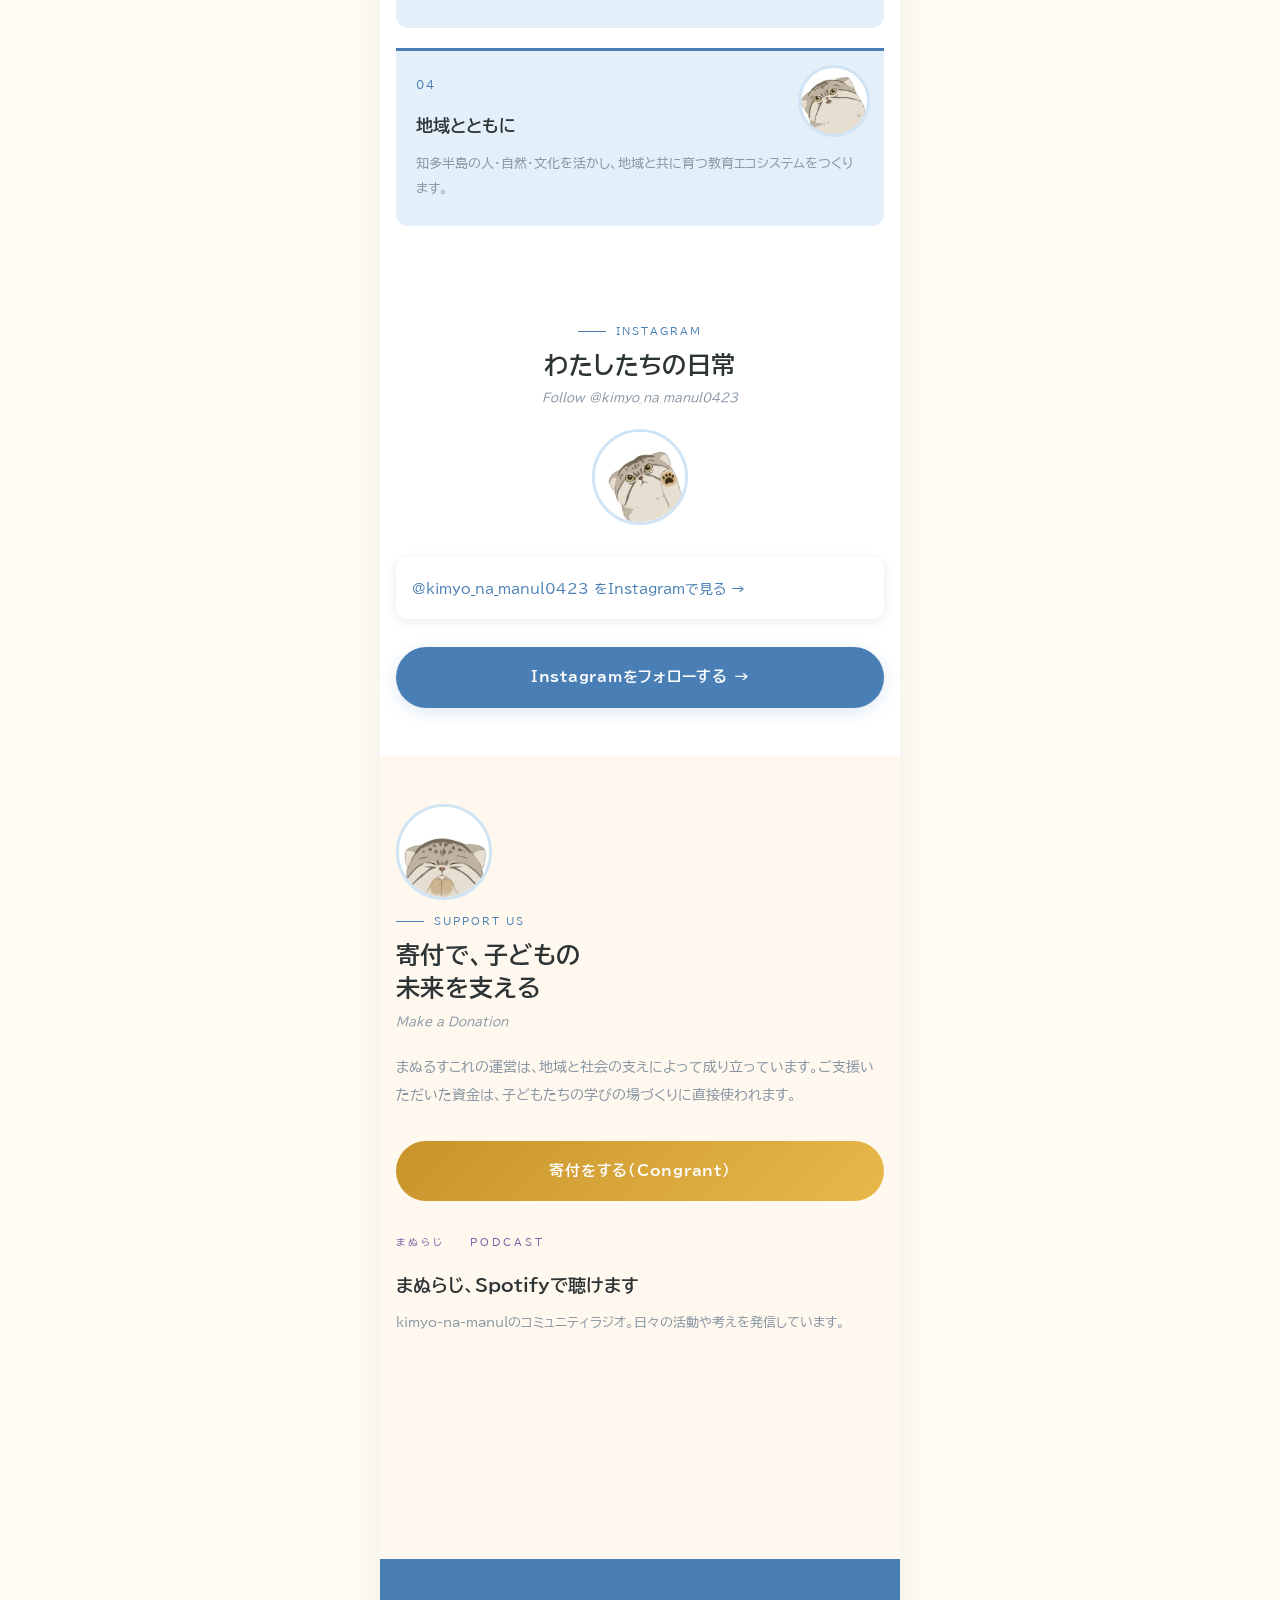
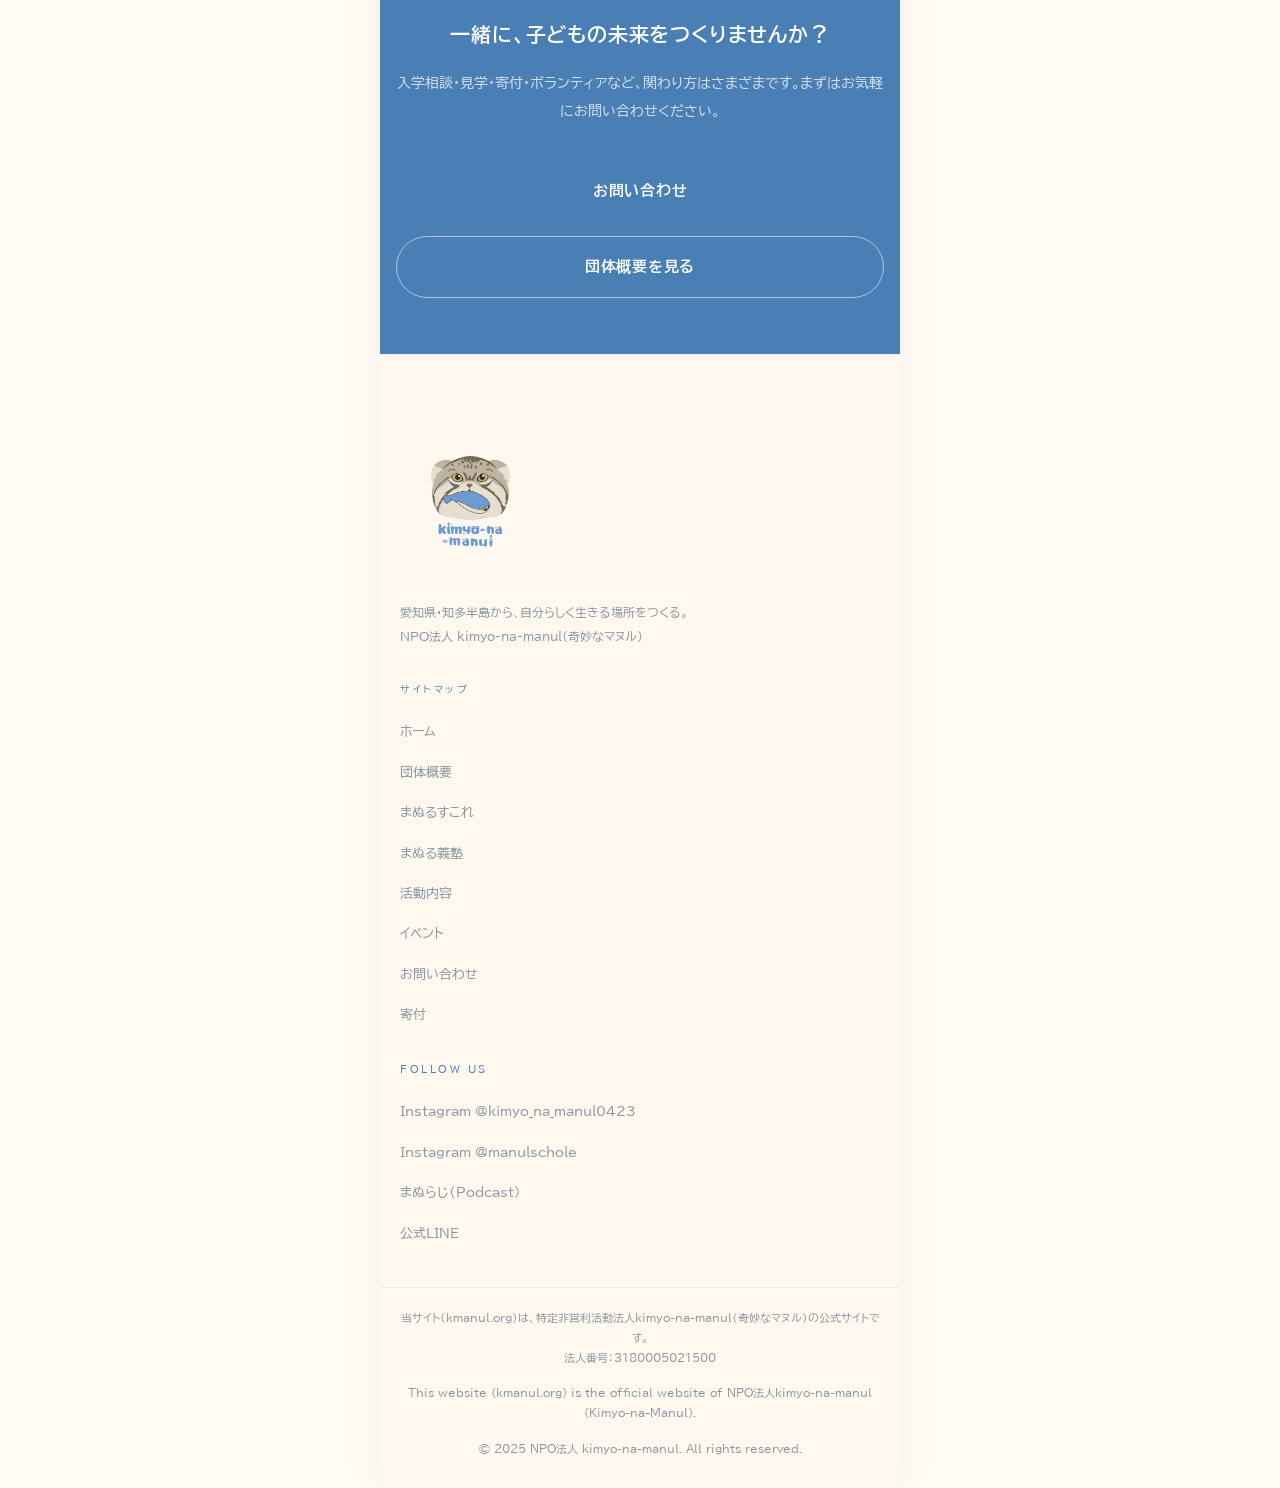
==== commit 361c0d40: "トップ・まぬるすこれ・まぬる義塾を8言語切り替えに対応（中文・한국어・Português・Español・Tiếng Việt・Filipino を追加） Co-Authored-By: Claude" ====
--- a/index.html
+++ b/index.html
@@ -21,7 +21,7 @@
 <meta name="twitter:description" content="愛知県知多半島のNPO法人。障がい・不登校の子ども・若者の居場所づくりと、オルタナティブスクール「まぬるすこれ」を運営。">
 <meta name="twitter:image" content="https://kmanul.org/assets/logo-kmanul.png">
 <link rel="icon" href="favicon.ico" type="image/x-icon">
-<link rel="stylesheet" href="assets/style.css?v=30">
+<link rel="stylesheet" href="assets/style.css?v=31">
 <script type="application/ld+json">
 {
   "@context": "https://schema.org",
@@ -521,14 +521,14 @@
     </a>
   </div>
   <ul class="nav-links">
-    <li><a href="index.html" class="active" data-ja="ホーム" data-en="Home">ホーム</a></li>
-    <li><a href="about.html" data-ja="団体概要" data-en="About">団体概要</a></li>
-    <li><a href="manul-schole.html" data-ja="まぬるすこれ" data-en="Manul Schole">まぬるすこれ</a></li>
-    <li><a href="manul-juku.html" data-ja="まぬる義塾" data-en="Manul Gijuku">まぬる義塾</a></li>
-    <li><a href="activities.html" data-ja="活動内容" data-en="Activities">活動内容</a></li>
-    <li><a href="sns.html" data-ja="SNS・メディア" data-en="Media">SNS・メディア</a></li>
-    <li><a href="events.html" class="nav-event" data-ja="イベント" data-en="Events">イベント</a></li>
-    <li><a href="contact.html" class="nav-cta" data-ja="お問い合わせ" data-en="Contact">お問い合わせ</a></li>
+    <li><a href="index.html" class="active" data-i18n="ted28cf13" data-ja="ホーム" data-en="Home">ホーム</a></li>
+    <li><a href="about.html" data-i18n="t7157b08d" data-ja="団体概要" data-en="About">団体概要</a></li>
+    <li><a href="manul-schole.html" data-i18n="t5020ef73" data-ja="まぬるすこれ" data-en="Manul Schole">まぬるすこれ</a></li>
+    <li><a href="manul-juku.html" data-i18n="tc1215991" data-ja="まぬる義塾" data-en="Manul Gijuku">まぬる義塾</a></li>
+    <li><a href="activities.html" data-i18n="t959b5b69" data-ja="活動内容" data-en="Activities">活動内容</a></li>
+    <li><a href="sns.html" data-i18n="t2a6d6de8" data-ja="SNS・メディア" data-en="Media">SNS・メディア</a></li>
+    <li><a href="events.html" class="nav-event" data-i18n="te18b1ea1" data-ja="イベント" data-en="Events">イベント</a></li>
+    <li><a href="contact.html" class="nav-cta" data-i18n="t44ff6d3f" data-ja="お問い合わせ" data-en="Contact">お問い合わせ</a></li>
   </ul>
   <div class="lang-toggle">
     <button class="lang-btn active" id="btn-ja" onclick="setLang('ja')">JA</button>
@@ -567,15 +567,15 @@
     <div class="award-grid">
       <figure class="award-photo reveal">
         <img src="images/award_noyp2026.jpg" alt="名古屋人間力大賞2026グランプリのトロフィーと賞状を手にする代表理事・土屋真理奈" loading="lazy">
-        <figcaption data-ja="2026年10月17日 最終選考会にて" data-en="At the final selection, Oct 17, 2026">2026年10月17日 最終選考会にて</figcaption>
+        <figcaption data-i18n="t6bef6902" data-ja="2026年10月17日 最終選考会にて" data-en="At the final selection, Oct 17, 2026">2026年10月17日 最終選考会にて</figcaption>
       </figure>
       <div class="reveal">
         <div class="eyebrow eyebrow-yellow">Award</div>
-        <h2 class="award-title" data-ja="名古屋人間力大賞2026<br><em>グランプリ</em>を受賞しました" data-en="Grand Prix at the<br><em>Nagoya Ningenryoku Award 2026</em>">名古屋人間力大賞2026<br><em>グランプリ</em>を受賞しました</h2>
-        <p class="award-text" data-ja="代表理事の土屋真理奈（安土真理奈）が、公益社団法人名古屋青年会議所主催「名古屋人間力大賞2026」最終選考会にて、2026年度NOYP（名古屋人間力大賞）グランプリ賞を受賞しました。3分間のスピーチ「このまちのために、何ができるか。」で、子どもが主役になる学びの場づくりと、耕作放棄地のサトウキビ酒を通じた仕事づくりを語りました。" data-en="Our representative director, Marina Tsuchiya (Marina Azuchi), received the 2026 NOYP Grand Prix at the Nagoya Ningenryoku Award 2026, hosted by the Nagoya Junior Chamber. In her 3-minute speech, “What can I do for this town?”, she spoke about building places where children lead their own learning, and creating jobs through sugarcane liquor grown on abandoned farmland.">
+        <h2 class="award-title" data-i18n="te882d50e" data-ja="名古屋人間力大賞2026<br><em>グランプリ</em>を受賞しました" data-en="Grand Prix at the<br><em>Nagoya Ningenryoku Award 2026</em>">名古屋人間力大賞2026<br><em>グランプリ</em>を受賞しました</h2>
+        <p class="award-text" data-i18n="t78fe00d5" data-ja="代表理事の土屋真理奈（安土真理奈）が、公益社団法人名古屋青年会議所主催「名古屋人間力大賞2026」最終選考会にて、2026年度NOYP（名古屋人間力大賞）グランプリ賞を受賞しました。3分間のスピーチ「このまちのために、何ができるか。」で、子どもが主役になる学びの場づくりと、耕作放棄地のサトウキビ酒を通じた仕事づくりを語りました。" data-en="Our representative director, Marina Tsuchiya (Marina Azuchi), received the 2026 NOYP Grand Prix at the Nagoya Ningenryoku Award 2026, hosted by the Nagoya Junior Chamber. In her 3-minute speech, “What can I do for this town?”, she spoke about building places where children lead their own learning, and creating jobs through sugarcane liquor grown on abandoned farmland.">
           代表理事の土屋真理奈（安土真理奈）が、公益社団法人名古屋青年会議所主催「名古屋人間力大賞2026」最終選考会にて、2026年度NOYP（名古屋人間力大賞）グランプリ賞を受賞しました。3分間のスピーチ「このまちのために、何ができるか。」で、子どもが主役になる学びの場づくりと、耕作放棄地のサトウキビ酒を通じた仕事づくりを語りました。
         </p>
-        <p class="award-quote" data-ja="人間力大賞は「表彰で終わらない。共創の始まり」。ここからが本番です。誰もが自分の未来に胸躍る愛知県を目指していきます。" data-en="The award “doesn't end with recognition — it's the beginning of co-creation.” The real work starts now, toward an Aichi where everyone is excited about their own future.">
+        <p class="award-quote" data-i18n="t465ba5f7" data-ja="人間力大賞は「表彰で終わらない。共創の始まり」。ここからが本番です。誰もが自分の未来に胸躍る愛知県を目指していきます。" data-en="The award “doesn't end with recognition — it's the beginning of co-creation.” The real work starts now, toward an Aichi where everyone is excited about their own future.">
           人間力大賞は「表彰で終わらない。共創の始まり」。ここからが本番です。誰もが自分の未来に胸躍る愛知県を目指していきます。
         </p>
       </div>
@@ -588,23 +588,23 @@
   <div class="container">
     <div style="margin-bottom:48px;text-align:center;" class="reveal">
       <div class="eyebrow eyebrow-sky" style="justify-content:center;">Who We Are</div>
-      <h2 class="section-title" data-ja="kimyo-na-manulとは" data-en="Who We Are">kimyo-na-manulとは</h2>
+      <h2 class="section-title" data-i18n="t0d127f12" data-ja="kimyo-na-manulとは" data-en="Who We Are">kimyo-na-manulとは</h2>
     </div>
     <div class="about-grid">
       <div class="reveal">
-        <h3 class="section-title" style="font-size:clamp(20px,2.5vw,28px);margin-bottom:16px;" data-ja="自分で決める。<br>だから幸せ。" data-en="Decide for yourself.<br>That's happiness.">自分で決める。<br>だから幸せ。</h3>
-        <p class="section-lead" data-ja="わたしたちは、不登校・発達障害・障がい・引きこもり・貧困・ジェンダーマイノリティなど、多様な背景を持つ当事者が主体となって活動しています。生きづらさを抱える私たちに必要なのは、一方的な「支援」”だけ”ではありません。他者に信頼され、応援され、自ら挑戦し、成長する機会です。" data-en="We are led by people with diverse backgrounds — school refusal, developmental differences, disabilities, social withdrawal, poverty, gender minorities. What those of us living with hardship need is not one-sided 'support' alone. It is trust, encouragement, and opportunities to challenge ourselves and grow.">
+        <h3 class="section-title" style="font-size:clamp(20px,2.5vw,28px);margin-bottom:16px;" data-i18n="t82ed2e3d" data-ja="自分で決める。<br>だから幸せ。" data-en="Decide for yourself.<br>That's happiness.">自分で決める。<br>だから幸せ。</h3>
+        <p class="section-lead" data-i18n="t1f797398" data-ja="わたしたちは、不登校・発達障害・障がい・引きこもり・貧困・ジェンダーマイノリティなど、多様な背景を持つ当事者が主体となって活動しています。生きづらさを抱える私たちに必要なのは、一方的な「支援」”だけ”ではありません。他者に信頼され、応援され、自ら挑戦し、成長する機会です。" data-en="We are led by people with diverse backgrounds — school refusal, developmental differences, disabilities, social withdrawal, poverty, gender minorities. What those of us living with hardship need is not one-sided 'support' alone. It is trust, encouragement, and opportunities to challenge ourselves and grow.">
           わたしたちは、不登校・発達障害・障がい・引きこもり・貧困・ジェンダーマイノリティなど、多様な背景を持つ当事者が主体となって活動しています。生きづらさを抱える私たちに必要なのは、一方的な「支援」”だけ”ではありません。他者に信頼され、応援され、自ら挑戦し、成長する機会です。
         </p>
-        <p style="font-size:14px;color:var(--text-muted);line-height:2;max-width:620px;margin-bottom:28px;" data-ja="kimyo-na-manulは、そんな「成長の機会と貢献感が得られる居場所」を市民・企業・行政・各種団体と共につくります。ひとりひとりが活躍できる社会の実現を目指して。" data-en="kimyo-na-manul creates 'places where people gain growth opportunities and a sense of contribution', together with citizens, businesses, government, and organizations — aiming for a society where everyone can thrive.">
+        <p style="font-size:14px;color:var(--text-muted);line-height:2;max-width:620px;margin-bottom:28px;" data-i18n="tbf18aed7" data-ja="kimyo-na-manulは、そんな「成長の機会と貢献感が得られる居場所」を市民・企業・行政・各種団体と共につくります。ひとりひとりが活躍できる社会の実現を目指して。" data-en="kimyo-na-manul creates 'places where people gain growth opportunities and a sense of contribution', together with citizens, businesses, government, and organizations — aiming for a society where everyone can thrive.">
           kimyo-na-manulは、そんな「成長の機会と貢献感が得られる居場所」を市民・企業・行政・各種団体と共につくります。ひとりひとりが活躍できる社会の実現を目指して。
         </p>
         <div class="badge-list">
-          <span class="badge" data-ja="NPO法人格" data-en="Nonprofit">NPO法人格</span>
-          <span class="badge" data-ja="愛知県・知多半島" data-en="Chita Peninsula, Aichi">愛知県・知多半島</span>
-          <span class="badge" data-ja="U29主導ガバナンス" data-en="U29 Leadership">U29主導ガバナンス</span>
-          <span class="badge" data-ja="教育・居場所支援" data-en="Education & Spaces">教育・居場所支援</span>
-          <span class="badge" data-ja="障がいのある人の居場所" data-en="Spaces for people with disabilities">障がいのある人の居場所</span>
+          <span class="badge" data-i18n="t9d91b8b0" data-ja="NPO法人格" data-en="Nonprofit">NPO法人格</span>
+          <span class="badge" data-i18n="ta6ef25ee" data-ja="愛知県・知多半島" data-en="Chita Peninsula, Aichi">愛知県・知多半島</span>
+          <span class="badge" data-i18n="t2bda7bc0" data-ja="U29主導ガバナンス" data-en="U29 Leadership">U29主導ガバナンス</span>
+          <span class="badge" data-i18n="tcb6ee8d5" data-ja="教育・居場所支援" data-en="Education & Spaces">教育・居場所支援</span>
+          <span class="badge" data-i18n="t8682eb88" data-ja="障がいのある人の居場所" data-en="Spaces for people with disabilities">障がいのある人の居場所</span>
         </div>
       </div>
       <div class="about-img-block reveal">
@@ -612,19 +612,19 @@
         <div class="about-stats">
           <div class="stat">
             <div class="stat-num">2024</div>
-            <div class="stat-label" data-ja="設立年（2024年4月23日）" data-en="Founded (April 23, 2024)">設立年（2024年4月23日）</div>
+            <div class="stat-label" data-i18n="t108c832e" data-ja="設立年（2024年4月23日）" data-en="Founded (April 23, 2024)">設立年（2024年4月23日）</div>
           </div>
           <div class="stat">
             <div class="stat-num">300<span style="font-size:1.2rem">万円</span></div>
-            <div class="stat-label" data-ja="クラウドファンディング達成額" data-en="Crowdfunding achieved">クラウドファンディング達成額</div>
+            <div class="stat-label" data-i18n="tc5a8357f" data-ja="クラウドファンディング達成額" data-en="Crowdfunding achieved">クラウドファンディング達成額</div>
           </div>
           <div class="stat">
             <div class="stat-num">小中高</div>
-            <div class="stat-label" data-ja="一貫教育　週5日開講中" data-en="K-12 integrated, 5 days/week">一貫教育　週5日開講中</div>
+            <div class="stat-label" data-i18n="t5178654a" data-ja="一貫教育　週5日開講中" data-en="K-12 integrated, 5 days/week">一貫教育　週5日開講中</div>
           </div>
           <div class="stat">
             <div class="stat-num">24h</div>
-            <div class="stat-label" data-ja="子育て相談 365日対応" data-en="Parenting support, 365 days">子育て相談 365日対応</div>
+            <div class="stat-label" data-i18n="t025124cc" data-ja="子育て相談 365日対応" data-en="Parenting support, 365 days">子育て相談 365日対応</div>
           </div>
         </div>
       </div>
@@ -635,7 +635,7 @@
 <!-- MISSION BAND -->
 <div class="mission-band">
   <div class="container">
-    <p class="mission-large reveal" data-ja="「奇妙さ」は、欠如ではない。<br>自分の力で幸せに生きていく、その出発点だ。" data-en="Being 'different' is not a deficiency.<br>It is the starting point for living happily on your own terms.">
+    <p class="mission-large reveal" data-i18n="t25b1dfa3" data-ja="「奇妙さ」は、欠如ではない。<br>自分の力で幸せに生きていく、その出発点だ。" data-en="Being 'different' is not a deficiency.<br>It is the starting point for living happily on your own terms.">
       「奇妙さ」は、欠如ではない。<br>自分の力で幸せに生きていく、その出発点だ。
     </p>
     <p class="mission-sub reveal">KIMYO-NA-MANUL — OUR BELIEF</p>
@@ -645,10 +645,10 @@
 <!-- PROJECTS -->
 <section class="projects" id="projects">
   <div class="container">
-    <div class="eyebrow eyebrow-sky reveal" data-ja="Our Projects" data-en="Our Projects">Our Projects</div>
-    <h2 class="section-title reveal" data-ja="活動・事業" data-en="What We Do">活動・事業</h2>
+    <div class="eyebrow eyebrow-sky reveal" data-i18n="tfbada63e" data-ja="Our Projects" data-en="Our Projects">Our Projects</div>
+    <h2 class="section-title reveal" data-i18n="t3b80ab6f" data-ja="活動・事業" data-en="What We Do">活動・事業</h2>
     <div class="projects-intro reveal">
-      <p class="section-lead" data-ja="kimyo-na-manulは、複数の事業を通じて、子ども・若者・保護者と関わります。<br><strong>「誰1人取り残さない社会」になるのを待つのではなく、「社会から取り残されない力」を私たち自身が育みます。</strong>" data-en="kimyo-na-manul engages with children, youth, and guardians through multiple programs.<br><strong>Rather than waiting for a society that leaves no one behind, we build the strength not to be left behind.</strong>">kimyo-na-manulは、複数の事業を通じて、子ども・若者・保護者と関わります。<br><strong>「誰1人取り残さない社会」になるのを待つのではなく、「社会から取り残されない力」を私たち自身が育みます。</strong></p>
+      <p class="section-lead" data-i18n="tb9420b5d" data-ja="kimyo-na-manulは、複数の事業を通じて、子ども・若者・保護者と関わります。<br><strong>「誰1人取り残さない社会」になるのを待つのではなく、「社会から取り残されない力」を私たち自身が育みます。</strong>" data-en="kimyo-na-manul engages with children, youth, and guardians through multiple programs.<br><strong>Rather than waiting for a society that leaves no one behind, we build the strength not to be left behind.</strong>">kimyo-na-manulは、複数の事業を通じて、子ども・若者・保護者と関わります。<br><strong>「誰1人取り残さない社会」になるのを待つのではなく、「社会から取り残されない力」を私たち自身が育みます。</strong></p>
     </div>
     <div class="project-cards" style="grid-template-columns:repeat(4,1fr);">
       <a href="manul-schole.html" class="project-card reveal">
@@ -656,10 +656,10 @@
           <img src="assets/logo-manul-schole-card.png" alt="まぬるすこれ" style="width:100%;max-width:280px;height:auto;display:block;margin:0 auto;">
         </div>
         <div class="project-card-body">
-          <div class="project-card-tag green" data-ja="オルタナティブスクール" data-en="Alternative School">オルタナティブスクール</div>
-          <div class="project-card-name" data-ja="まぬるすこれ" data-en="Manul Schole">まぬるすこれ</div>
-          <p class="project-card-desc" data-ja="2026年4月7日、大府市中央町に開校。小中高一貫、週5日開講中。LBL（ライフデザイン・ベースド・ラーニング）で子どもの個性と主体性を育みます。各学年定員4名。" data-en="Opened April 7, 2026 in Obu City. K-12 integrated, 5 days/week. Nurturing individuality through Life Design-Based Learning. 4 students per grade.">2026年4月7日、大府市中央町に開校。小中高一貫、週5日開講中。LBL（ライフデザイン・ベースド・ラーニング）で子どもの個性と主体性を育みます。各学年定員4名。</p>
-          <span class="project-card-link green" data-ja="詳しく見る →" data-en="Learn more →">詳しく見る →</span>
+          <div class="project-card-tag green" data-i18n="t8bc9af62" data-ja="オルタナティブスクール" data-en="Alternative School">オルタナティブスクール</div>
+          <div class="project-card-name" data-i18n="t5020ef73" data-ja="まぬるすこれ" data-en="Manul Schole">まぬるすこれ</div>
+          <p class="project-card-desc" data-i18n="t129cbb84" data-ja="2026年4月7日、大府市中央町に開校。小中高一貫、週5日開講中。LBL（ライフデザイン・ベースド・ラーニング）で子どもの個性と主体性を育みます。各学年定員4名。" data-en="Opened April 7, 2026 in Obu City. K-12 integrated, 5 days/week. Nurturing individuality through Life Design-Based Learning. 4 students per grade.">2026年4月7日、大府市中央町に開校。小中高一貫、週5日開講中。LBL（ライフデザイン・ベースド・ラーニング）で子どもの個性と主体性を育みます。各学年定員4名。</p>
+          <span class="project-card-link green" data-i18n="t7b227a62" data-ja="詳しく見る →" data-en="Learn more →">詳しく見る →</span>
         </div>
       </a>
       <div class="project-card reveal">
@@ -667,9 +667,9 @@
           <img src="images/kosodate_soudan.jpg" alt="子育て相談（マヌルと白ねこのイラスト）" style="width:100%;max-width:280px;height:auto;display:block;margin:0 auto;">
         </div>
         <div class="project-card-body">
-          <div class="project-card-tag aqua" data-ja="24時間365日" data-en="24/7 Support">24時間365日</div>
-          <div class="project-card-name" data-ja="子育て相談 & 居場所づくり" data-en="Parenting Support & Community">子育て相談 & 居場所づくり</div>
-          <p class="project-card-desc" data-ja="子育て相談は24時間365日、LINE・オンライン・対面（要予約）で受付中。障がいのある人、不登校・発達障害の子ども・若者も安心して過ごせる居場所をつくっています。オンライン交流会（月1回、Discord）や対面イベント（月1回以上）も開催しています。" data-en="Parenting consultations available 24/7 via LINE, online, or in person (by appointment). Online meetups (monthly, on Discord) and in-person events (at least monthly) are also held.">子育て相談は24時間365日、LINE・オンライン・対面（要予約）で受付中。障がいのある人、不登校・発達障害の子ども・若者も安心して過ごせる居場所をつくっています。オンライン交流会（月1回、Discord）や対面イベント（月1回以上）も開催しています。</p>
+          <div class="project-card-tag aqua" data-i18n="t74289fca" data-ja="24時間365日" data-en="24/7 Support">24時間365日</div>
+          <div class="project-card-name" data-i18n="t1e82e3b8" data-ja="子育て相談 & 居場所づくり" data-en="Parenting Support & Community">子育て相談 & 居場所づくり</div>
+          <p class="project-card-desc" data-i18n="t8380ca78" data-ja="子育て相談は24時間365日、LINE・オンライン・対面（要予約）で受付中。障がいのある人、不登校・発達障害の子ども・若者も安心して過ごせる居場所をつくっています。オンライン交流会（月1回、Discord）や対面イベント（月1回以上）も開催しています。" data-en="Parenting consultations available 24/7 via LINE, online, or in person (by appointment). Online meetups (monthly, on Discord) and in-person events (at least monthly) are also held.">子育て相談は24時間365日、LINE・オンライン・対面（要予約）で受付中。障がいのある人、不登校・発達障害の子ども・若者も安心して過ごせる居場所をつくっています。オンライン交流会（月1回、Discord）や対面イベント（月1回以上）も開催しています。</p>
         </div>
       </div>
       <div class="project-card reveal">
@@ -677,9 +677,9 @@
           <img src="images/manul/earth.jpg" alt="地球からのぞくマヌル（オンライン）" style="width:100%;max-width:280px;height:auto;display:block;margin:0 auto;">
         </div>
         <div class="project-card-body">
-          <div class="project-card-tag purple" data-ja="ラジオ・Discord" data-en="Radio & Discord">ラジオ・Discord</div>
-          <div class="project-card-name" data-ja="まぬらじ！& 各種SNS" data-en="Manuraji! & Social Media">まぬらじ！& 各種SNS</div>
-          <p class="project-card-desc" data-ja="毎週土曜18時半配信のラジオ「まぬらじ！」と、各種SNS（Instagram、TikTok等）で不登校・発達障害の当事者経験を赤裸々に発信しています。" data-en="Our weekly radio show 'Manuraji!' airs Saturdays at 6:30 PM, and on social media (Instagram, TikTok and others) we speak candidly about living with school refusal and developmental differences.">毎週土曜18時半配信のラジオ「まぬらじ！」と、各種SNS（Instagram、TikTok等）で不登校・発達障害の当事者経験を赤裸々に発信しています。</p>
+          <div class="project-card-tag purple" data-i18n="t313286f1" data-ja="ラジオ・Discord" data-en="Radio & Discord">ラジオ・Discord</div>
+          <div class="project-card-name" data-i18n="t7ce23533" data-ja="まぬらじ！& 各種SNS" data-en="Manuraji! & Social Media">まぬらじ！& 各種SNS</div>
+          <p class="project-card-desc" data-i18n="t606023c2" data-ja="毎週土曜18時半配信のラジオ「まぬらじ！」と、各種SNS（Instagram、TikTok等）で不登校・発達障害の当事者経験を赤裸々に発信しています。" data-en="Our weekly radio show 'Manuraji!' airs Saturdays at 6:30 PM, and on social media (Instagram, TikTok and others) we speak candidly about living with school refusal and developmental differences.">毎週土曜18時半配信のラジオ「まぬらじ！」と、各種SNS（Instagram、TikTok等）で不登校・発達障害の当事者経験を赤裸々に発信しています。</p>
         </div>
       </div>
       <a href="manul-juku.html" class="project-card reveal">
@@ -687,10 +687,10 @@
           <img src="assets/logo-manul-juku.png" alt="まぬる義塾" style="width:60%;max-width:220px;height:auto;display:block;margin:0 auto;">
         </div>
         <div class="project-card-body">
-          <div class="project-card-tag red" data-ja="市民運営学習塾" data-en="Community-Run Tutoring">市民運営学習塾</div>
-          <div class="project-card-name" data-ja="市民運営まぬる義塾<span class='soon'>開講中</span>" data-en="Manul Gijuku<span class='soon'>Now open</span>">市民運営まぬる義塾<span class="soon">開講中</span></div>
-          <p class="project-card-desc" data-ja="頭はよくしません。夢を叶える力を育みます。学校に行っていない子、発達特性がある子、勉強が苦手な子のための市民運営のオンライン塾。週2回のオンライン面談＋自習室使い放題、月額はドネーション制（0〜50,000円）。" data-en="We don't make you smarter — we nurture the power to make dreams come true. A community-run tutoring school for children not attending school, with developmental differences, or struggling with studies. Online coaching twice a week plus unlimited study room; monthly fees by donation (¥0–50,000).">頭はよくしません。夢を叶える力を育みます。学校に行っていない子、発達特性がある子、勉強が苦手な子のための市民運営のオンライン塾。週2回のオンライン面談＋自習室使い放題、月額はドネーション制（0〜50,000円）。</p>
-          <span class="project-card-link red" data-ja="詳しく見る →" data-en="Learn more →">詳しく見る →</span>
+          <div class="project-card-tag red" data-i18n="te013da0a" data-ja="市民運営学習塾" data-en="Community-Run Tutoring">市民運営学習塾</div>
+          <div class="project-card-name" data-i18n="t367d3b23" data-ja="市民運営まぬる義塾<span class='soon'>開講中</span>" data-en="Manul Gijuku<span class='soon'>Now open</span>">市民運営まぬる義塾<span class="soon">開講中</span></div>
+          <p class="project-card-desc" data-i18n="tec6cc009" data-ja="頭はよくしません。夢を叶える力を育みます。学校に行っていない子、発達特性がある子、勉強が苦手な子のための市民運営のオンライン塾。週2回のオンライン面談＋自習室使い放題、月額はドネーション制（0〜50,000円）。" data-en="We don't make you smarter — we nurture the power to make dreams come true. A community-run tutoring school for children not attending school, with developmental differences, or struggling with studies. Online coaching twice a week plus unlimited study room; monthly fees by donation (¥0–50,000).">頭はよくしません。夢を叶える力を育みます。学校に行っていない子、発達特性がある子、勉強が苦手な子のための市民運営のオンライン塾。週2回のオンライン面談＋自習室使い放題、月額はドネーション制（0〜50,000円）。</p>
+          <span class="project-card-link red" data-i18n="t7b227a62" data-ja="詳しく見る →" data-en="Learn more →">詳しく見る →</span>
         </div>
       </a>
     </div>
@@ -700,33 +700,33 @@
 <!-- VALUES -->
 <section class="values">
   <div class="container">
-    <div class="eyebrow eyebrow-sky reveal" data-ja="Our Values" data-en="Our Values">Our Values</div>
-    <h2 class="section-title reveal" data-ja="大切にしていること" data-en="What We Value">大切にしていること</h2>
+    <div class="eyebrow eyebrow-sky reveal" data-i18n="tdce35bd2" data-ja="Our Values" data-en="Our Values">Our Values</div>
+    <h2 class="section-title reveal" data-i18n="t951cbd92" data-ja="大切にしていること" data-en="What We Value">大切にしていること</h2>
     <span class="section-title-en reveal">Core Values</span>
     <div class="values-grid">
       <div class="value-card reveal">
         <img src="images/manul/v-sit.jpg" alt="ちょこんと座るマヌル" class="value-illust" loading="lazy">
         <div class="value-num">01</div>
-        <div class="value-title" data-ja="ありのまま" data-en="As You Are">ありのまま</div>
-        <p class="value-text" data-ja="「違う」「変わっている」を欠如ではなく個性として肯定します。すべての子どもの存在が、そのままで価値を持っています。" data-en="We affirm 'different' and 'unusual' as individuality, not deficiency. Every child has inherent worth.">「違う」「変わっている」を欠如ではなく個性として肯定します。すべての子どもの存在が、そのままで価値を持っています。</p>
+        <div class="value-title" data-i18n="t0b92d0b3" data-ja="ありのまま" data-en="As You Are">ありのまま</div>
+        <p class="value-text" data-i18n="tc98b51a9" data-ja="「違う」「変わっている」を欠如ではなく個性として肯定します。すべての子どもの存在が、そのままで価値を持っています。" data-en="We affirm 'different' and 'unusual' as individuality, not deficiency. Every child has inherent worth.">「違う」「変わっている」を欠如ではなく個性として肯定します。すべての子どもの存在が、そのままで価値を持っています。</p>
       </div>
       <div class="value-card reveal">
         <img src="images/manul/v-look-up.jpg" alt="見上げるマヌル" class="value-illust" loading="lazy">
         <div class="value-num">02</div>
-        <div class="value-title" data-ja="自己決定" data-en="Self-determination">自己決定</div>
-        <p class="value-text" data-ja="学びの内容・方法・ペースを自ら決める機会を保障します。自分が決める実感が、人生を豊かにします。" data-en="We ensure opportunities to decide one's own learning content, method, and pace. The experience of deciding for yourself enriches life.">学びの内容・方法・ペースを自ら決める機会を保障します。自分が決める実感が、人生を豊かにします。</p>
+        <div class="value-title" data-i18n="tc83e7892" data-ja="自己決定" data-en="Self-determination">自己決定</div>
+        <p class="value-text" data-i18n="t6c2572cb" data-ja="学びの内容・方法・ペースを自ら決める機会を保障します。自分が決める実感が、人生を豊かにします。" data-en="We ensure opportunities to decide one's own learning content, method, and pace. The experience of deciding for yourself enriches life.">学びの内容・方法・ペースを自ら決める機会を保障します。自分が決める実感が、人生を豊かにします。</p>
       </div>
       <div class="value-card reveal">
         <img src="images/manul/v-content.jpg" alt="にっこり目をとじるマヌル" class="value-illust" loading="lazy">
         <div class="value-num">03</div>
-        <div class="value-title" data-ja="共育" data-en="Co-education">共育</div>
-        <p class="value-text" data-ja="子ども・保護者・スタッフ・地域が一緒に育ち合う。誰かが誰かを一方的に「教える」だけでない関係性を大切にします。" data-en="Children, parents, staff, and community grow together. We value relationships that go beyond one-sided 'teaching'.">子ども・保護者・スタッフ・地域が一緒に育ち合う。誰かが誰かを一方的に「教える」だけでない関係性を大切にします。</p>
+        <div class="value-title" data-i18n="t13fe72d5" data-ja="共育" data-en="Co-education">共育</div>
+        <p class="value-text" data-i18n="tf31b30e6" data-ja="子ども・保護者・スタッフ・地域が一緒に育ち合う。誰かが誰かを一方的に「教える」だけでない関係性を大切にします。" data-en="Children, parents, staff, and community grow together. We value relationships that go beyond one-sided 'teaching'.">子ども・保護者・スタッフ・地域が一緒に育ち合う。誰かが誰かを一方的に「教える」だけでない関係性を大切にします。</p>
       </div>
       <div class="value-card reveal">
         <img src="images/manul/v-talk.jpg" alt="おしゃべりするマヌル" class="value-illust" loading="lazy">
         <div class="value-num">04</div>
-        <div class="value-title" data-ja="地域とともに" data-en="With the Community">地域とともに</div>
-        <p class="value-text" data-ja="知多半島の人・自然・文化を活かし、地域と共に育つ教育エコシステムをつくります。" data-en="We build an educational ecosystem that grows with the people, nature, and culture of the Chita Peninsula.">知多半島の人・自然・文化を活かし、地域と共に育つ教育エコシステムをつくります。</p>
+        <div class="value-title" data-i18n="t3397fab0" data-ja="地域とともに" data-en="With the Community">地域とともに</div>
+        <p class="value-text" data-i18n="td0e8ee3d" data-ja="知多半島の人・自然・文化を活かし、地域と共に育つ教育エコシステムをつくります。" data-en="We build an educational ecosystem that grows with the people, nature, and culture of the Chita Peninsula.">知多半島の人・自然・文化を活かし、地域と共に育つ教育エコシステムをつくります。</p>
       </div>
     </div>
   </div>
@@ -759,15 +759,15 @@
       <div class="reveal">
         <img src="images/manul/please.jpg" alt="おねがいするマヌル" style="width:96px;height:96px;display:block;margin-bottom:12px;border-radius:50%;object-fit:cover;border:3px solid var(--sky-mid);background:var(--white);" loading="lazy">
         <div class="eyebrow eyebrow-sky">Support Us</div>
-        <h2 class="section-title" data-ja="寄付で、子どもの<br>未来を支える" data-en="Support children's future<br>with a donation">寄付で、子どもの<br>未来を支える</h2>
+        <h2 class="section-title" data-i18n="td1d5b10a" data-ja="寄付で、子どもの<br>未来を支える" data-en="Support children's future<br>with a donation">寄付で、子どもの<br>未来を支える</h2>
         <span class="section-title-en">Make a Donation</span>
-        <p style="font-size:14px;color:var(--text-muted);line-height:2;max-width:480px;margin-bottom:32px;" data-ja="まぬるすこれの運営は、地域と社会の支えによって成り立っています。ご支援いただいた資金は、子どもたちの学びの場づくりに直接使われます。" data-en="Manul Schole is sustained by the support of community and society. Donations go directly to building learning spaces for children.">まぬるすこれの運営は、地域と社会の支えによって成り立っています。ご支援いただいた資金は、子どもたちの学びの場づくりに直接使われます。</p>
-        <a href="https://congrant.com/project/kimyo-na-manul/20646" target="_blank" rel="noopener" class="btn-gold" data-ja="寄付をする（Congrant）" data-en="Donate (Congrant)">寄付をする（Congrant）</a>
+        <p style="font-size:14px;color:var(--text-muted);line-height:2;max-width:480px;margin-bottom:32px;" data-i18n="t3dc76b58" data-ja="まぬるすこれの運営は、地域と社会の支えによって成り立っています。ご支援いただいた資金は、子どもたちの学びの場づくりに直接使われます。" data-en="Manul Schole is sustained by the support of community and society. Donations go directly to building learning spaces for children.">まぬるすこれの運営は、地域と社会の支えによって成り立っています。ご支援いただいた資金は、子どもたちの学びの場づくりに直接使われます。</p>
+        <a href="https://congrant.com/project/kimyo-na-manul/20646" target="_blank" rel="noopener" class="btn-gold" data-i18n="t0eac109a" data-ja="寄付をする（Congrant）" data-en="Donate (Congrant)">寄付をする（Congrant）</a>
       </div>
       <div class="reveal">
         <div style="font-size:10px;color:var(--purple);letter-spacing:0.3em;text-transform:uppercase;margin-bottom:16px;">まぬらじ — Podcast</div>
-        <div style="font-size:18px;font-weight:700;color:var(--text);margin-bottom:8px;" data-ja="まぬらじ、Spotifyで聴けます" data-en="Listen to Manuraji on Spotify">まぬらじ、Spotifyで聴けます</div>
-        <p style="font-size:13px;color:var(--text-muted);line-height:1.8;margin-bottom:16px;" data-ja="kimyo-na-manulのコミュニティラジオ。日々の活動や考えを発信しています。" data-en="kimyo-na-manul's community radio. Sharing our daily activities and thoughts.">kimyo-na-manulのコミュニティラジオ。日々の活動や考えを発信しています。</p>
+        <div style="font-size:18px;font-weight:700;color:var(--text);margin-bottom:8px;" data-i18n="t6bf88a68" data-ja="まぬらじ、Spotifyで聴けます" data-en="Listen to Manuraji on Spotify">まぬらじ、Spotifyで聴けます</div>
+        <p style="font-size:13px;color:var(--text-muted);line-height:1.8;margin-bottom:16px;" data-i18n="t292f9a50" data-ja="kimyo-na-manulのコミュニティラジオ。日々の活動や考えを発信しています。" data-en="kimyo-na-manul's community radio. Sharing our daily activities and thoughts.">kimyo-na-manulのコミュニティラジオ。日々の活動や考えを発信しています。</p>
         <iframe style="border-radius:12px" src="https://open.spotify.com/embed/show/4pCX4vRVYYnigfrbYCAyXj?utm_source=generator" width="100%" height="152" frameBorder="0" allowfullscreen="" allow="autoplay; clipboard-write; encrypted-media; fullscreen; picture-in-picture" loading="lazy"></iframe>
       </div>
     </div>
@@ -777,11 +777,11 @@
 <!-- CTA -->
 <div class="cta-band">
   <div class="container">
-    <h2 class="reveal" data-ja="一緒に、子どもの未来をつくりませんか？" data-en="Let's build the future for children, together.">一緒に、子どもの未来をつくりませんか？</h2>
-    <p class="reveal" data-ja="入学相談・見学・寄付・ボランティアなど、関わり方はさまざまです。まずはお気軽にお問い合わせください。" data-en="There are many ways to get involved — admissions, visits, donations, volunteering. Feel free to reach out.">入学相談・見学・寄付・ボランティアなど、関わり方はさまざまです。まずはお気軽にお問い合わせください。</p>
+    <h2 class="reveal" data-i18n="t01f81381" data-ja="一緒に、子どもの未来をつくりませんか？" data-en="Let's build the future for children, together.">一緒に、子どもの未来をつくりませんか？</h2>
+    <p class="reveal" data-i18n="t1826c018" data-ja="入学相談・見学・寄付・ボランティアなど、関わり方はさまざまです。まずはお気軽にお問い合わせください。" data-en="There are many ways to get involved — admissions, visits, donations, volunteering. Feel free to reach out.">入学相談・見学・寄付・ボランティアなど、関わり方はさまざまです。まずはお気軽にお問い合わせください。</p>
     <div class="cta-btns reveal">
-      <a href="contact.html" class="btn-sky" data-ja="お問い合わせ" data-en="Contact Us">お問い合わせ</a>
-      <a href="about.html" class="btn-outline-white" data-ja="団体概要を見る" data-en="About Us">団体概要を見る</a>
+      <a href="contact.html" class="btn-sky" data-i18n="t44ff6d3f" data-ja="お問い合わせ" data-en="Contact Us">お問い合わせ</a>
+      <a href="about.html" class="btn-outline-white" data-i18n="ta0e8ef29" data-ja="団体概要を見る" data-en="About Us">団体概要を見る</a>
     </div>
   </div>
 </div>
@@ -791,19 +791,19 @@
   <div class="footer-inner">
     <div class="footer-logo">
       <img src="assets/logo-kmanul.png" alt="kimyo-na-manul">
-      <div class="footer-tagline" data-ja="愛知県・知多半島から、自分らしく生きる場所をつくる。<br>NPO法人 kimyo-na-manul（奇妙なマヌル）" data-en="Creating spaces to live authentically, from the Chita Peninsula.<br>NPO kimyo-na-manul">愛知県・知多半島から、自分らしく生きる場所をつくる。<br>NPO法人 kimyo-na-manul（奇妙なマヌル）</div>
+      <div class="footer-tagline" data-i18n="t2c9bd891" data-ja="愛知県・知多半島から、自分らしく生きる場所をつくる。<br>NPO法人 kimyo-na-manul（奇妙なマヌル）" data-en="Creating spaces to live authentically, from the Chita Peninsula.<br>NPO kimyo-na-manul">愛知県・知多半島から、自分らしく生きる場所をつくる。<br>NPO法人 kimyo-na-manul（奇妙なマヌル）</div>
     </div>
     <div>
-      <div class="footer-col-title" data-ja="サイトマップ" data-en="Site Map">サイトマップ</div>
+      <div class="footer-col-title" data-i18n="tdb5f29a8" data-ja="サイトマップ" data-en="Site Map">サイトマップ</div>
       <ul class="footer-links">
-        <li><a href="index.html" data-ja="ホーム" data-en="Home">ホーム</a></li>
-        <li><a href="about.html" data-ja="団体概要" data-en="About">団体概要</a></li>
+        <li><a href="index.html" data-i18n="ted28cf13" data-ja="ホーム" data-en="Home">ホーム</a></li>
+        <li><a href="about.html" data-i18n="t7157b08d" data-ja="団体概要" data-en="About">団体概要</a></li>
         <li><a href="manul-schole.html">まぬるすこれ</a></li>
-    <li><a href="manul-juku.html" data-ja="まぬる義塾" data-en="Manul Gijuku">まぬる義塾</a></li>
-        <li><a href="activities.html" data-ja="活動内容" data-en="Activities">活動内容</a></li>
-        <li><a href="events.html" data-ja="イベント" data-en="Events">イベント</a></li>
-        <li><a href="contact.html" data-ja="お問い合わせ" data-en="Contact">お問い合わせ</a></li>
-        <li><a href="https://congrant.com/project/kimyo-na-manul/20646" target="_blank" rel="noopener" data-ja="寄付" data-en="Donate">寄付</a></li>
+    <li><a href="manul-juku.html" data-i18n="tc1215991" data-ja="まぬる義塾" data-en="Manul Gijuku">まぬる義塾</a></li>
+        <li><a href="activities.html" data-i18n="t959b5b69" data-ja="活動内容" data-en="Activities">活動内容</a></li>
+        <li><a href="events.html" data-i18n="te18b1ea1" data-ja="イベント" data-en="Events">イベント</a></li>
+        <li><a href="contact.html" data-i18n="t44ff6d3f" data-ja="お問い合わせ" data-en="Contact">お問い合わせ</a></li>
+        <li><a href="https://congrant.com/project/kimyo-na-manul/20646" target="_blank" rel="noopener" data-i18n="t9b02ee8b" data-ja="寄付" data-en="Donate">寄付</a></li>
       </ul>
     </div>
     <div>
@@ -811,8 +811,8 @@
       <ul class="footer-links">
         <li><a href="https://www.instagram.com/kimyo_na_manul0423/" target="_blank" rel="noopener">Instagram @kimyo_na_manul0423</a></li>
         <li><a href="https://www.instagram.com/manulschole/" target="_blank" rel="noopener">Instagram @manulschole</a></li>
-        <li><a href="https://open.spotify.com/show/4pCX4vRVYYnigfrbYCAyXj" target="_blank" rel="noopener" data-ja="まぬらじ（Podcast）" data-en="Manuraji (Podcast)">まぬらじ（Podcast）</a></li>
-        <li><a href="https://line.me/R/ti/p/%40597rhvgp" target="_blank" rel="noopener" data-ja="公式LINE" data-en="Official LINE">公式LINE</a></li>
+        <li><a href="https://open.spotify.com/show/4pCX4vRVYYnigfrbYCAyXj" target="_blank" rel="noopener" data-i18n="t5d5ad3d7" data-ja="まぬらじ（Podcast）" data-en="Manuraji (Podcast)">まぬらじ（Podcast）</a></li>
+        <li><a href="https://line.me/R/ti/p/%40597rhvgp" target="_blank" rel="noopener" data-i18n="t3f6fe8d0" data-ja="公式LINE" data-en="Official LINE">公式LINE</a></li>
       </ul>
     </div>
   </div>
@@ -836,18 +836,10 @@
 }, { threshold: 0.1 });
 reveals.forEach(el => observer.observe(el));
 
-// Language toggle
-function setLang(lang) {
-  document.documentElement.lang = lang;
-  document.getElementById('btn-ja').classList.toggle('active', lang === 'ja');
-  document.getElementById('btn-en').classList.toggle('active', lang === 'en');
-  document.querySelectorAll('[data-ja][data-en]').forEach(el => {
-    el.innerHTML = lang === 'en' ? el.dataset.en : el.dataset.ja;
-  });
-}
 </script>
 <script async src="//www.instagram.com/embed.js"></script>
 <script src="assets/main.js?v=2"></script>
+<script src="assets/i18n.js?v=1"></script>
 <script src="assets/sky.js?v=5"></script>
 </body>
 </html>
--- a/assets/style.css
+++ b/assets/style.css
@@ -160,6 +160,23 @@
   color: var(--cream);
   border-color: var(--text);
 }
+/* 多言語メニュー（assets/i18n.js が .lang-toggle の中に作る） */
+.lang-select {
+  appearance: none;
+  -webkit-appearance: none;
+  background: transparent url("data:image/svg+xml,%3Csvg xmlns='http://www.w3.org/2000/svg' width='10' height='6'%3E%3Cpath d='M1 1l4 4 4-4' fill='none' stroke='%238896A4' stroke-width='1.5'/%3E%3C/svg%3E") no-repeat right 8px center;
+  border: 1px solid rgba(0,0,0,0.12);
+  border-color: color-mix(in srgb, var(--text) 20%, transparent);
+  color: var(--text);
+  font-family: 'BIZ UDPGothic', 'Hiragino Sans', 'Yu Gothic', sans-serif;
+  font-size: 12px;
+  padding: 5px 26px 5px 10px;
+  border-radius: 4px;
+  cursor: pointer;
+  max-width: 140px;
+}
+.lang-select:focus-visible { outline: 2px solid var(--brand); outline-offset: 1px; }
+.lang-select option { color: #2D3436; background: #fff; }
 
 .nav-hamburger {
   display: none;
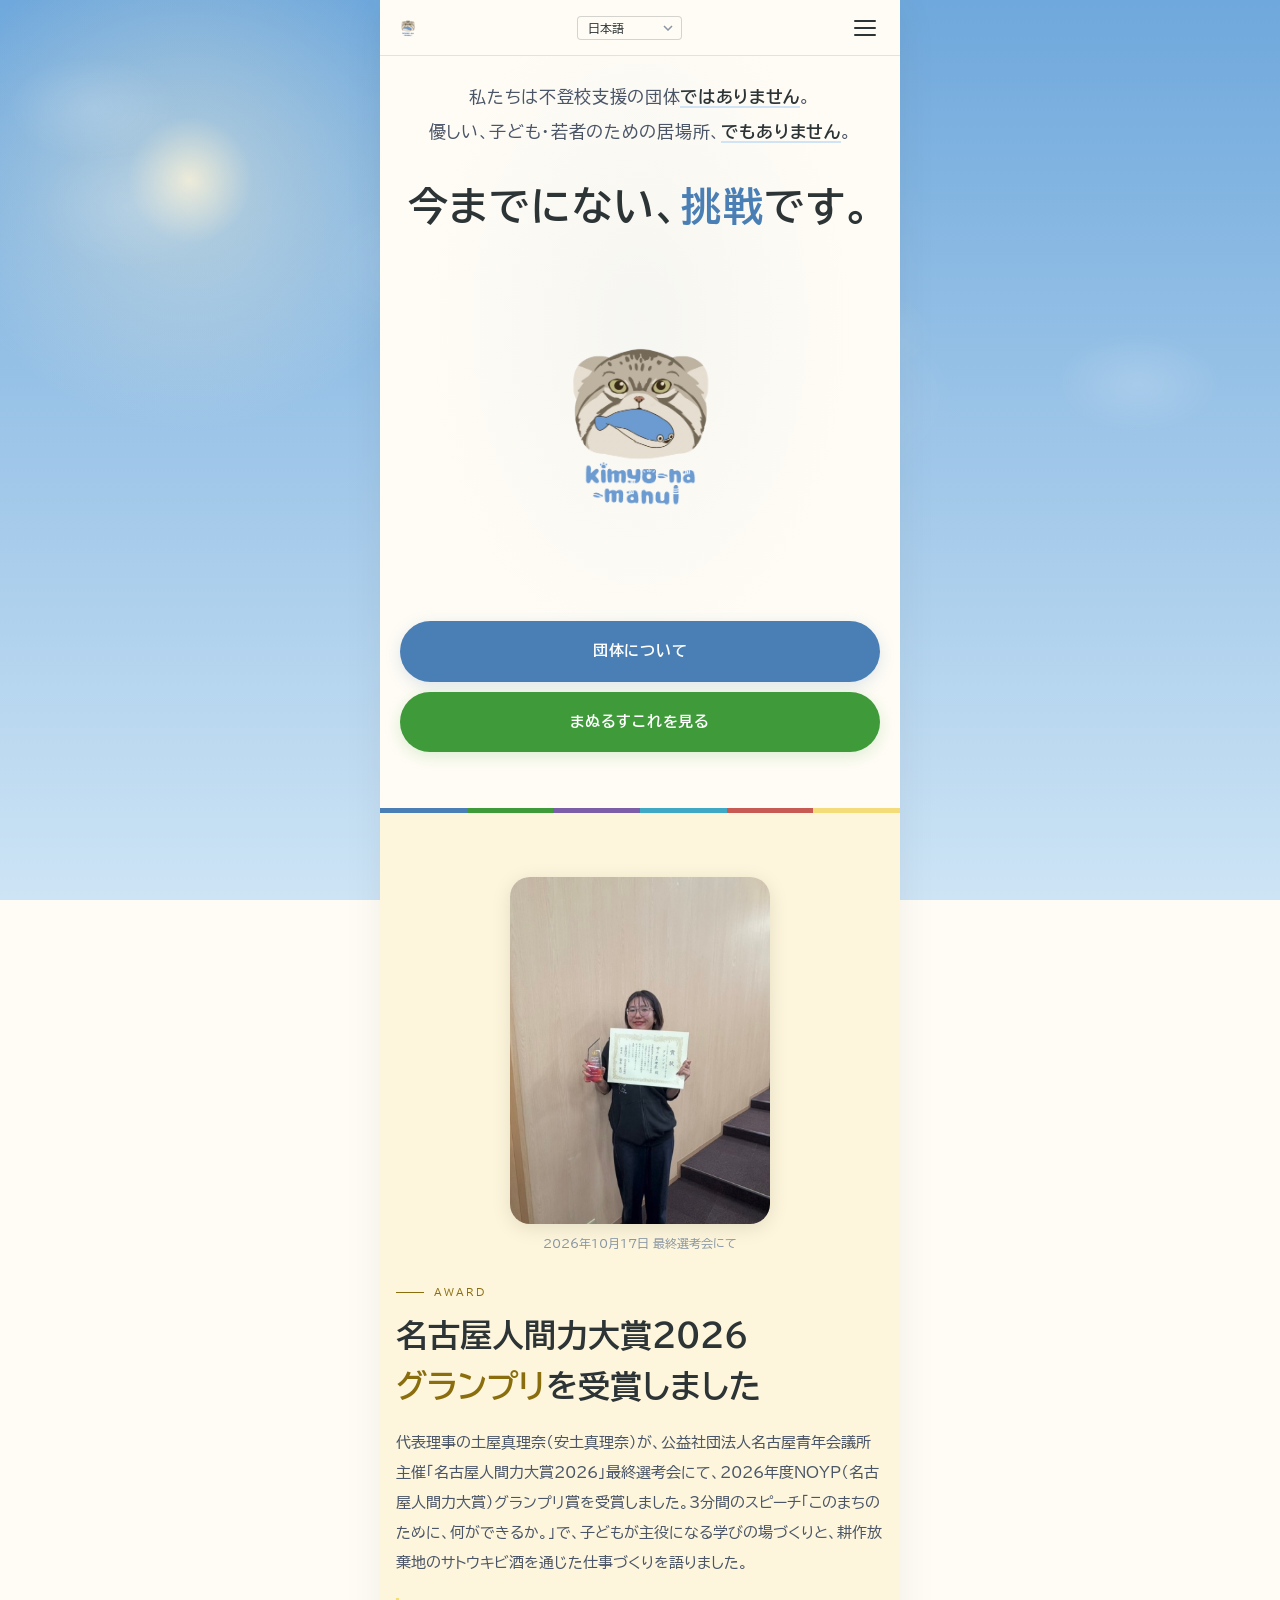
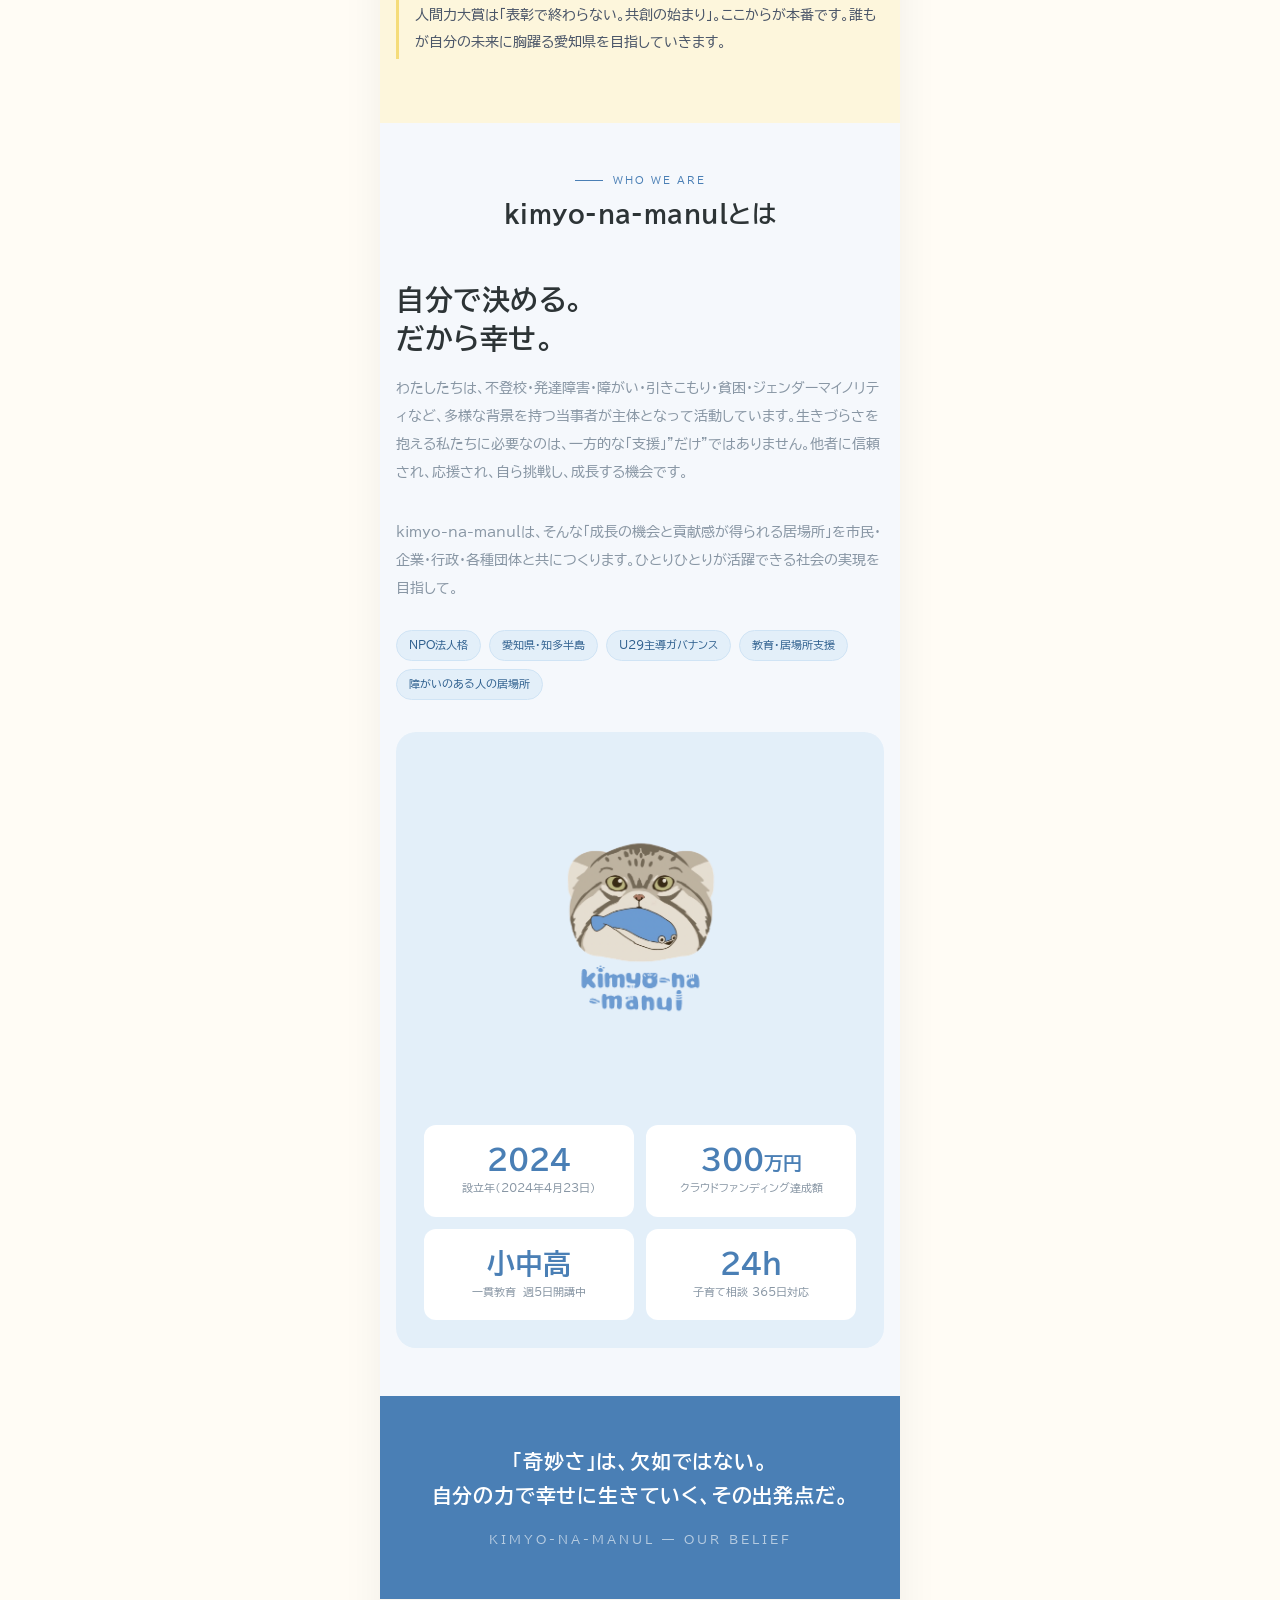
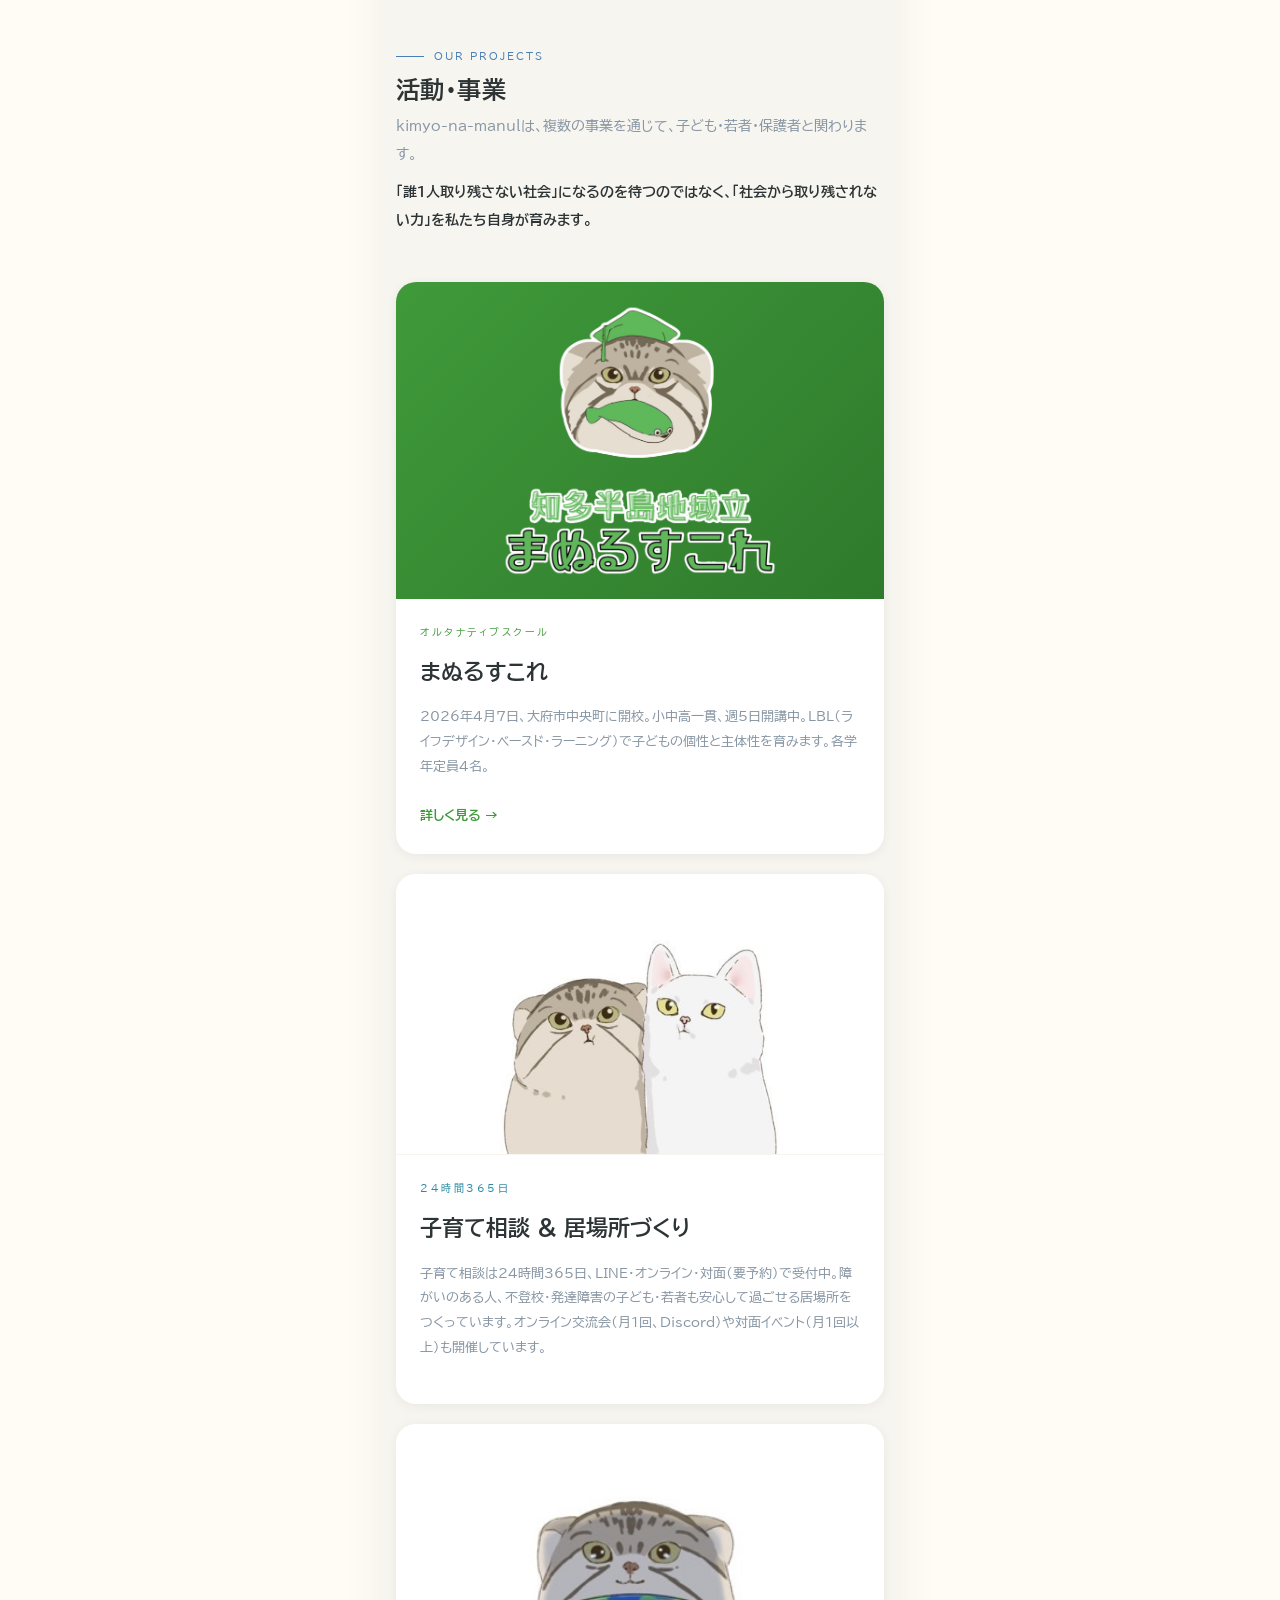
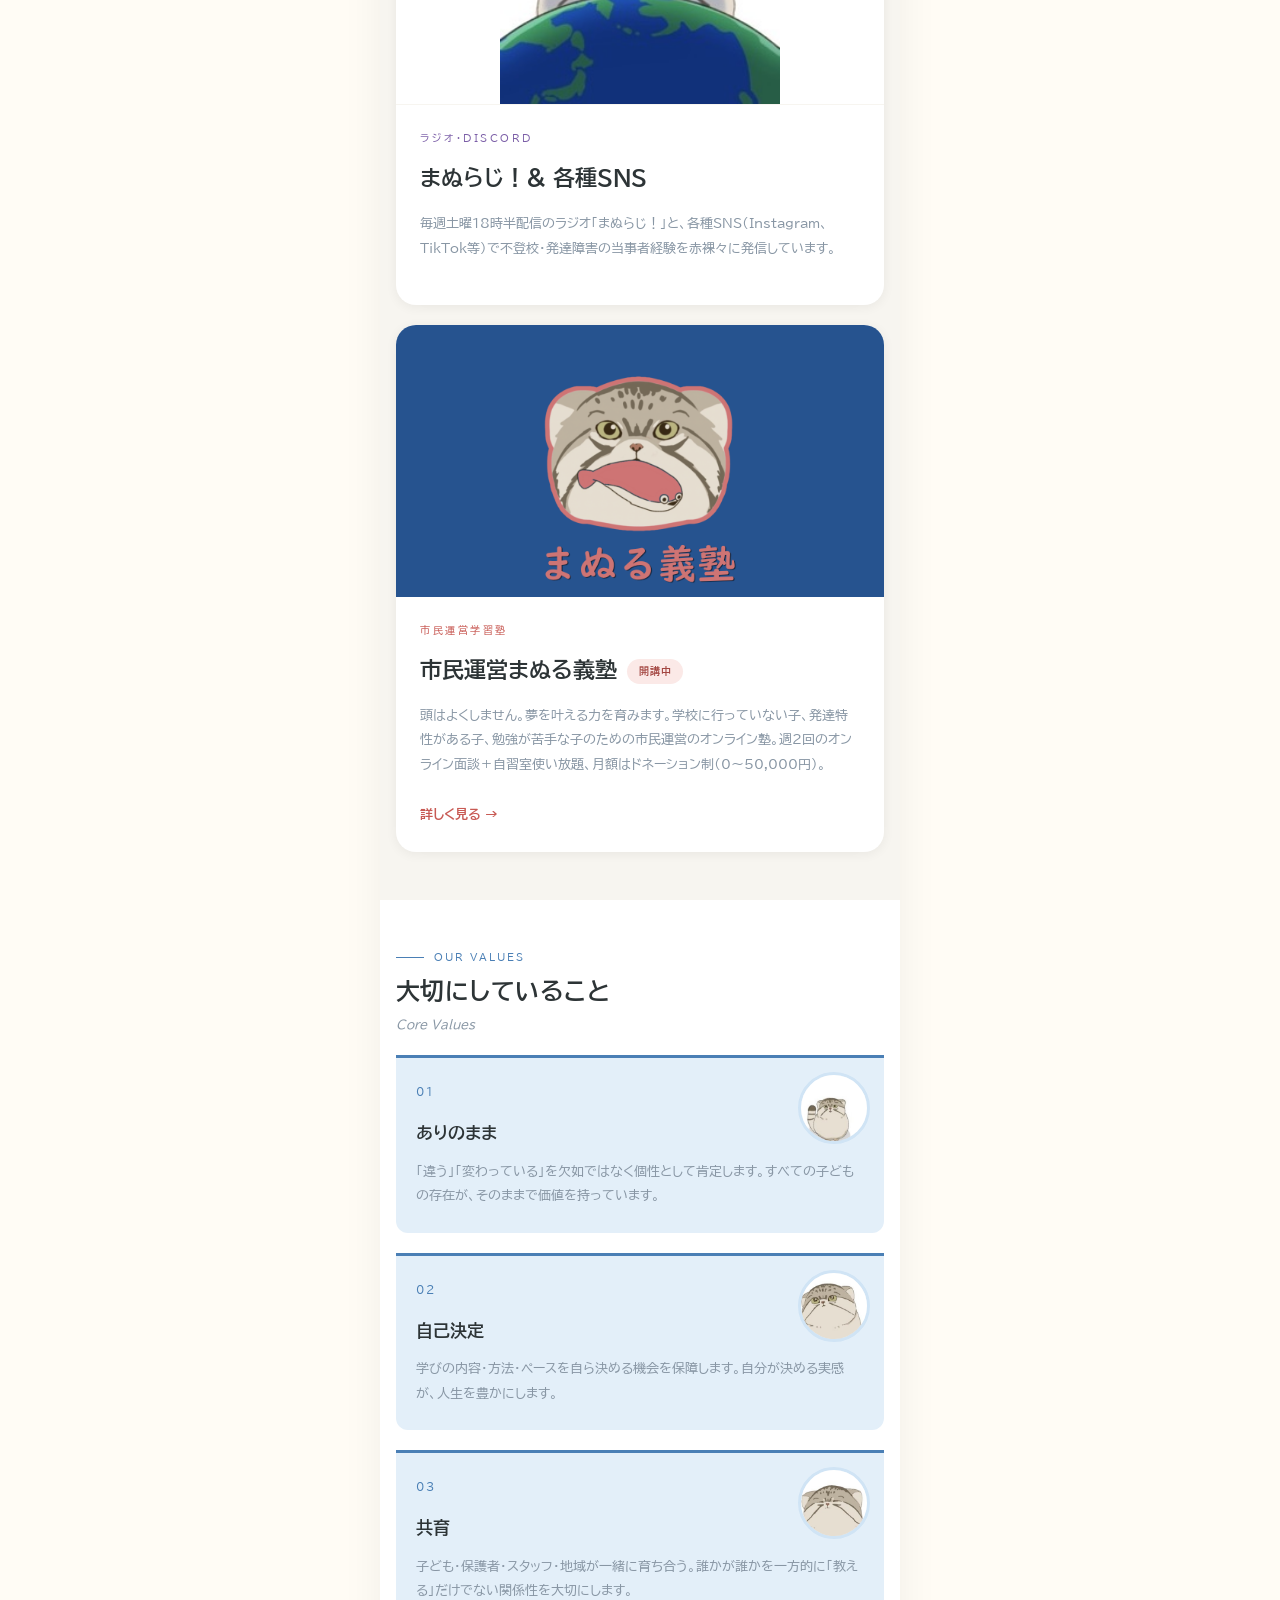
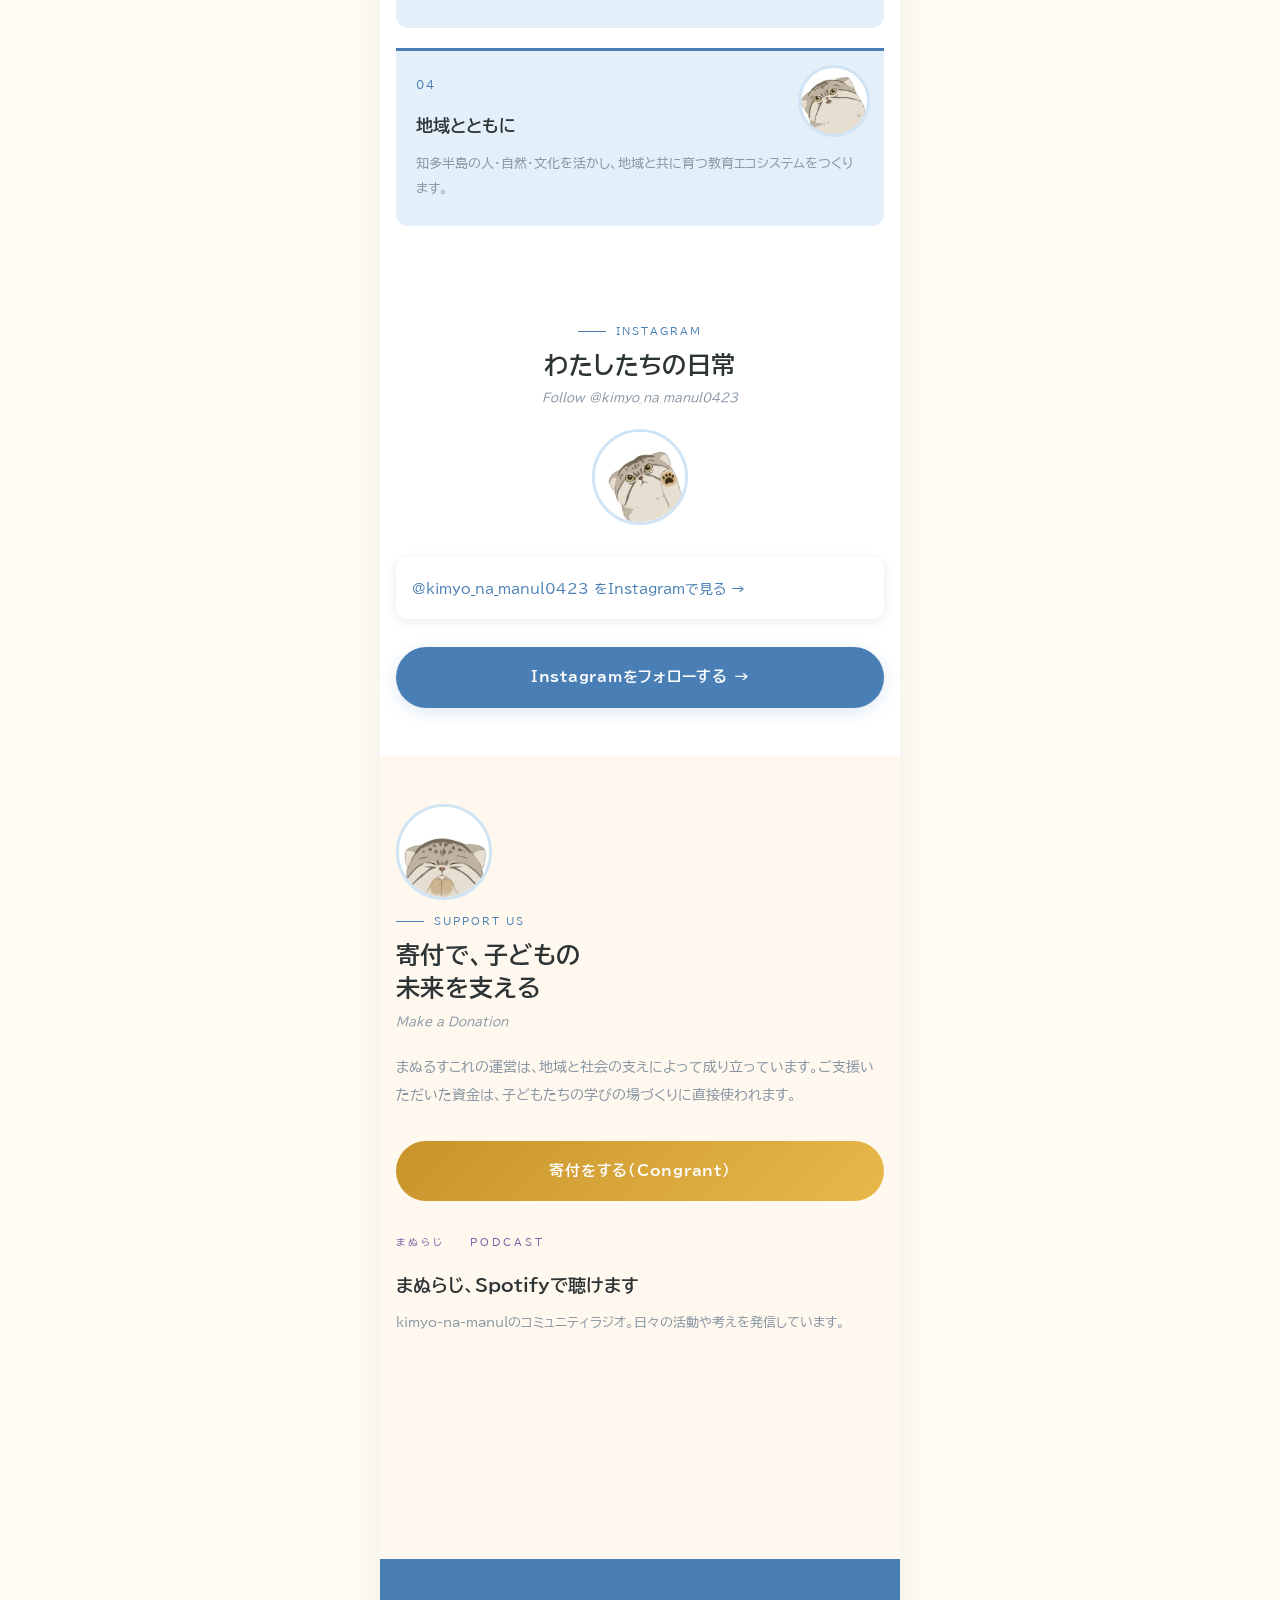
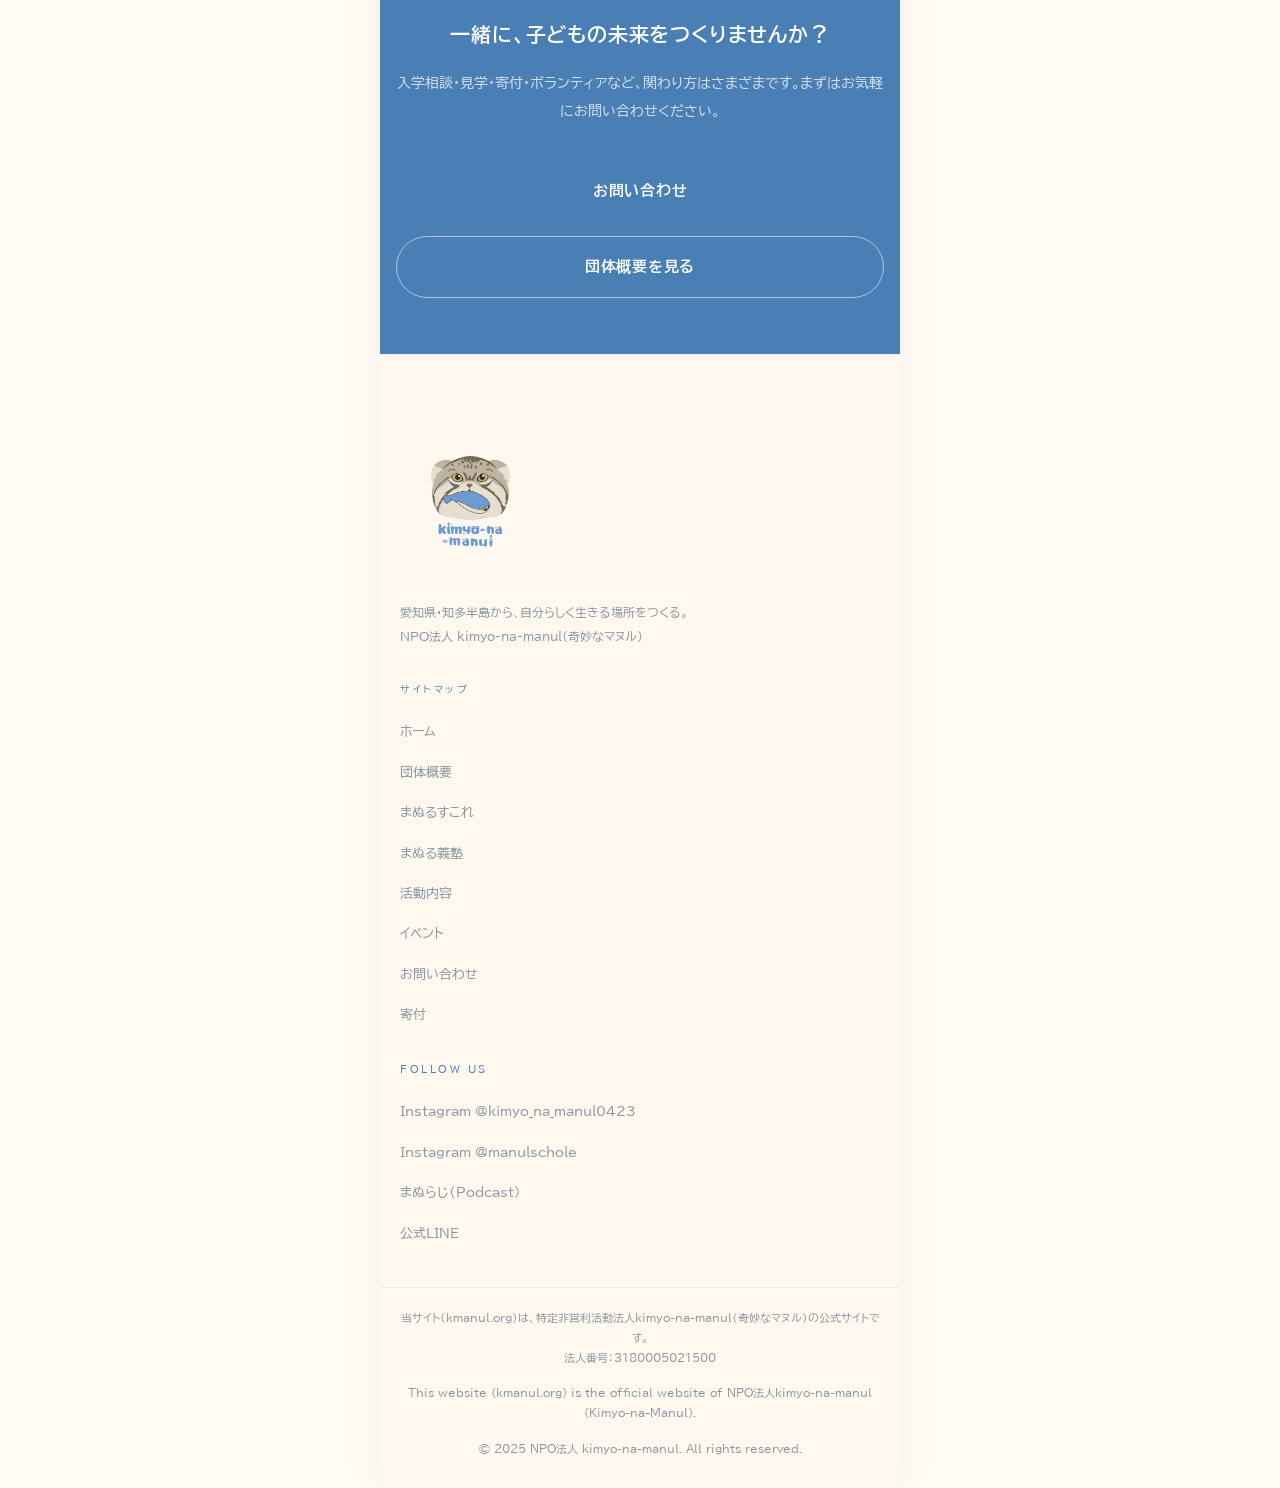
==== commit 51ef99e9: "言語切り替えにフランス語・イタリア語を追加 Co-Authored-By: Claude Opus 5.5 <noreply@anthropic.com>" ====
--- a/index.html
+++ b/index.html
@@ -839,7 +839,7 @@
 </script>
 <script async src="//www.instagram.com/embed.js"></script>
 <script src="assets/main.js?v=2"></script>
-<script src="assets/i18n.js?v=1"></script>
+<script src="assets/i18n.js?v=2"></script>
 <script src="assets/sky.js?v=5"></script>
 </body>
 </html>
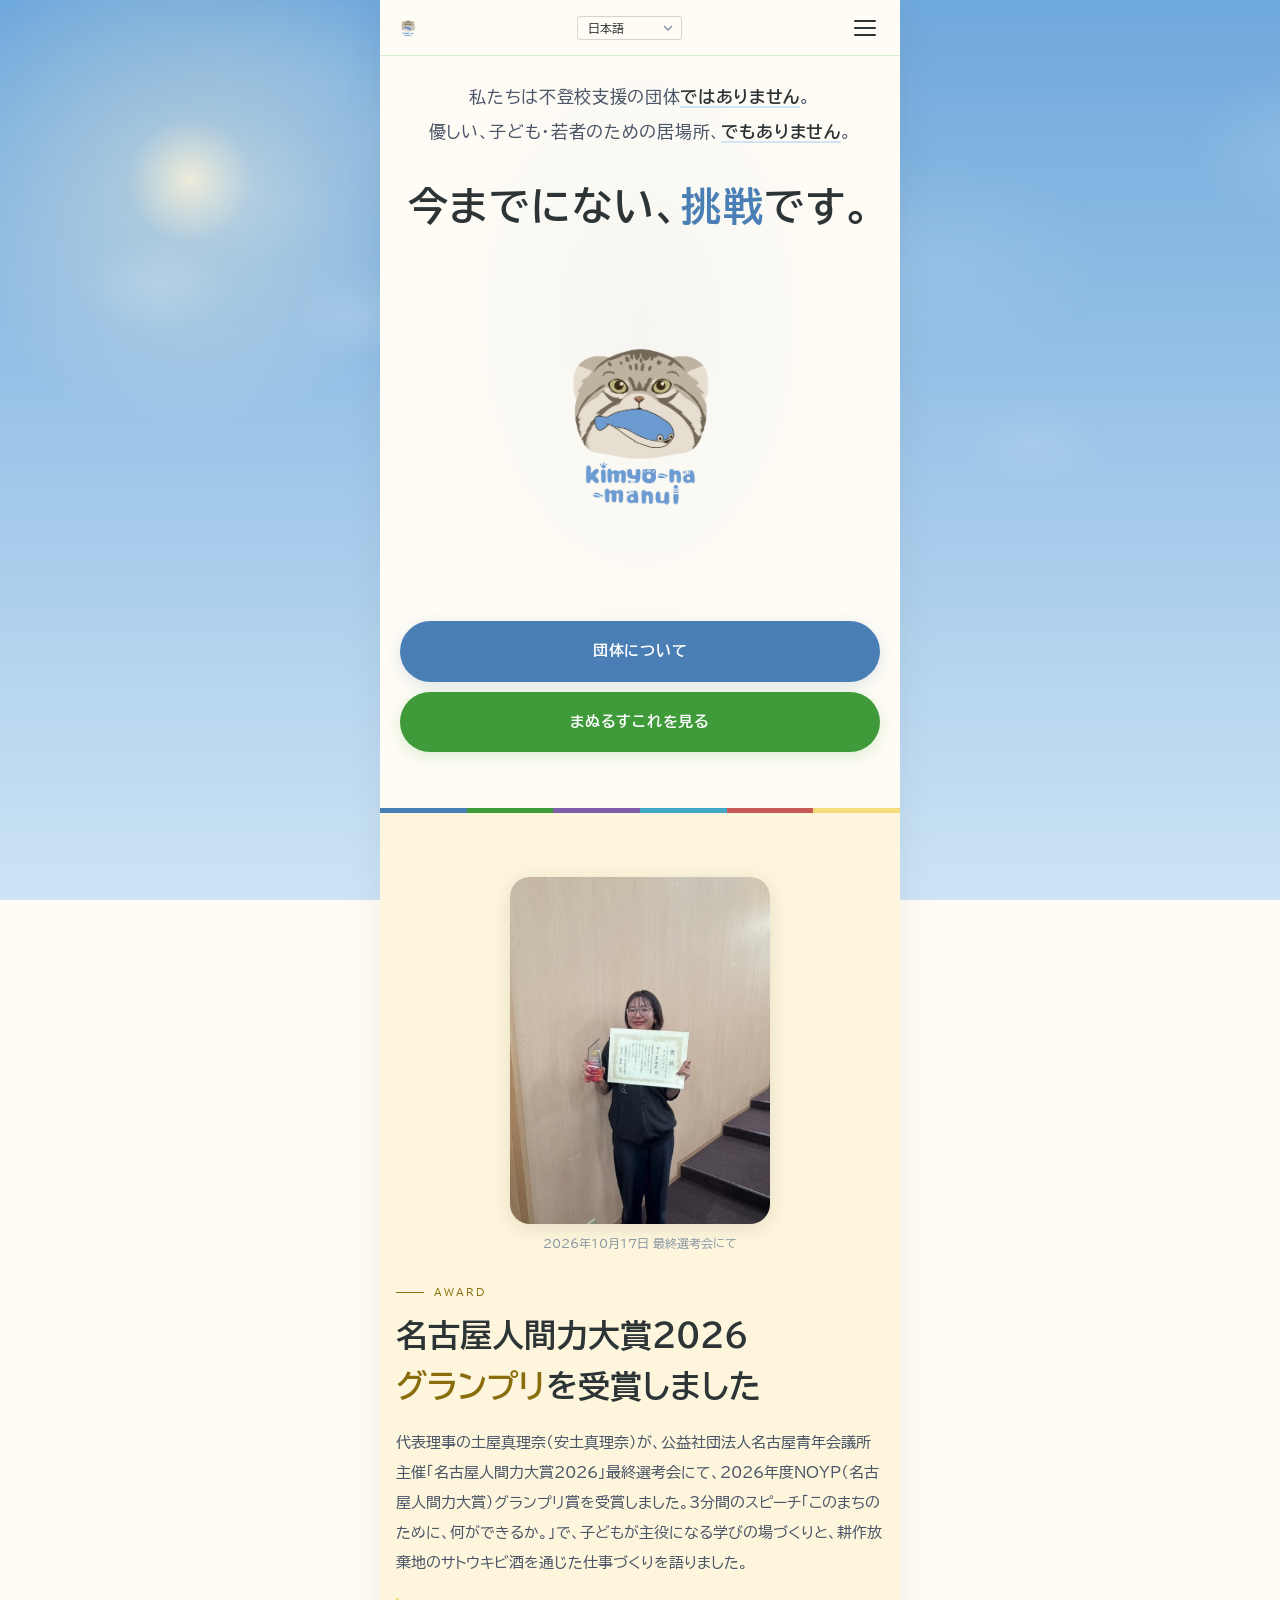
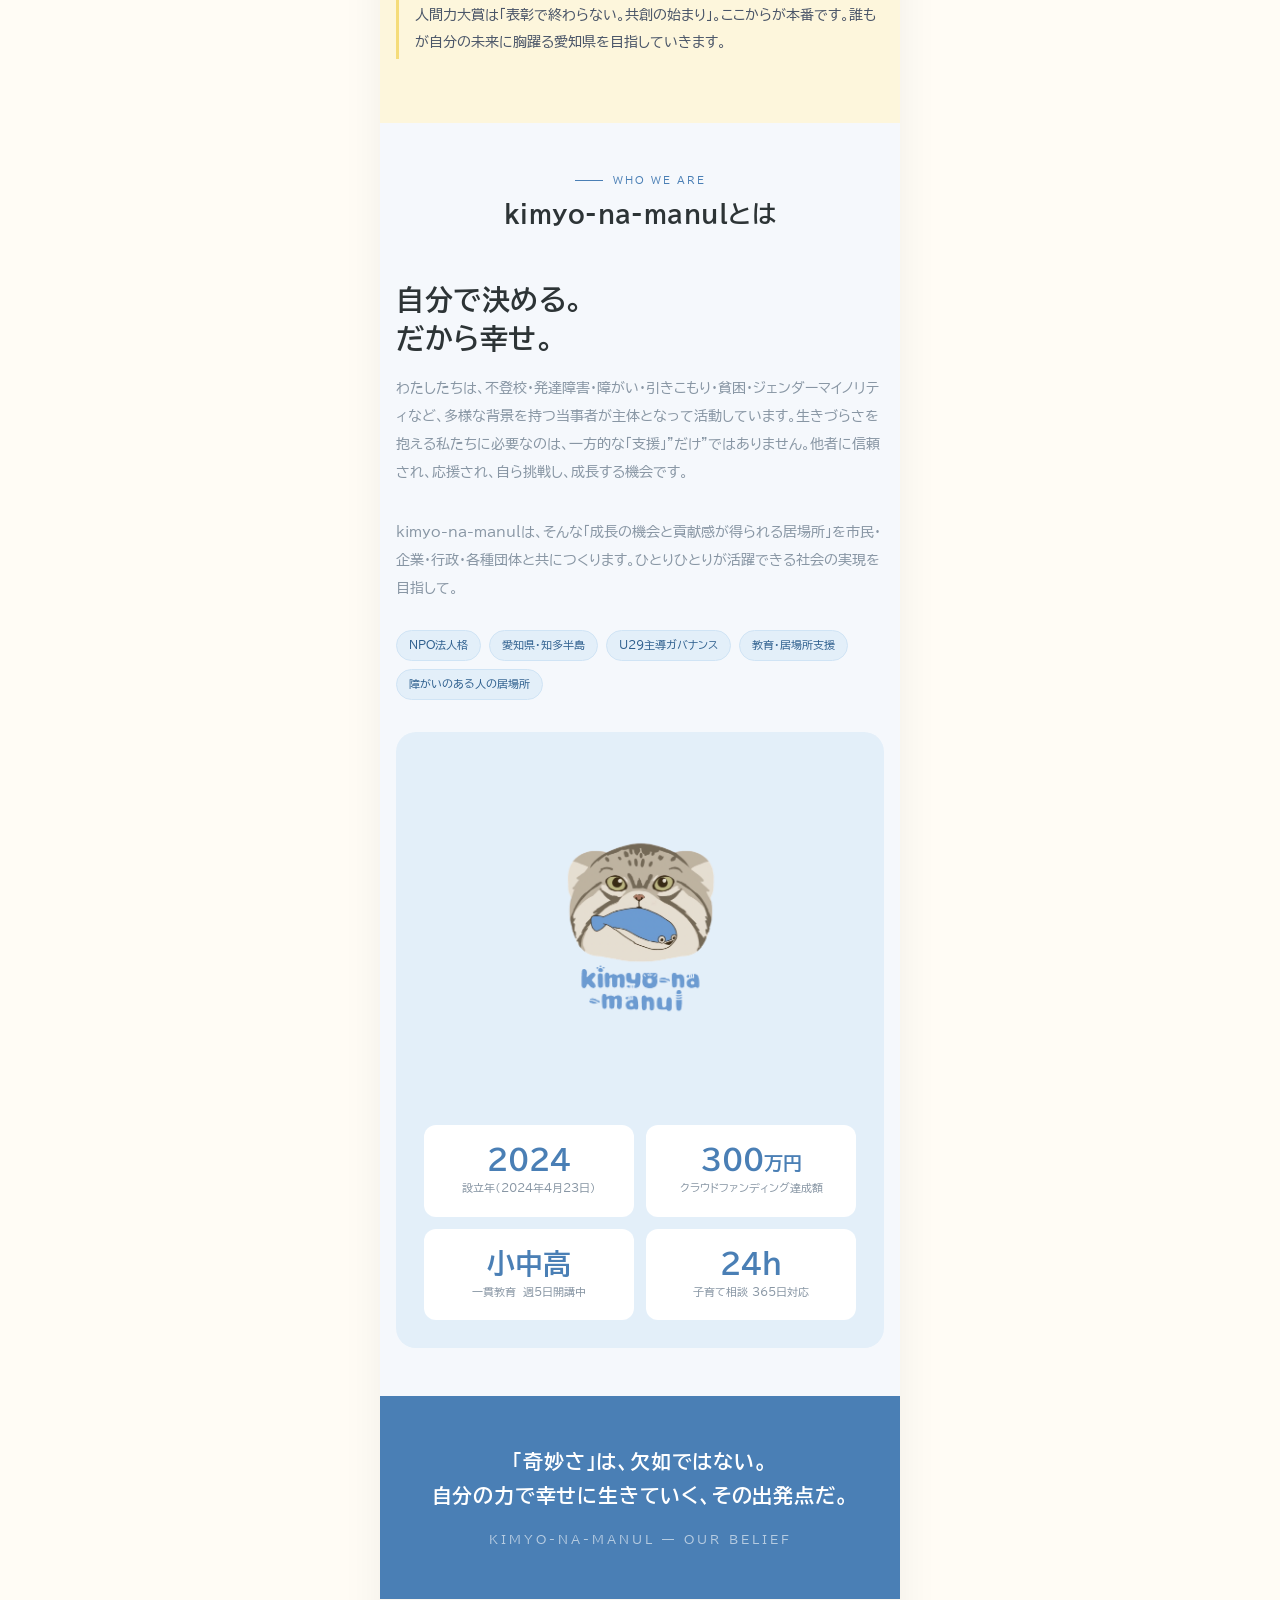
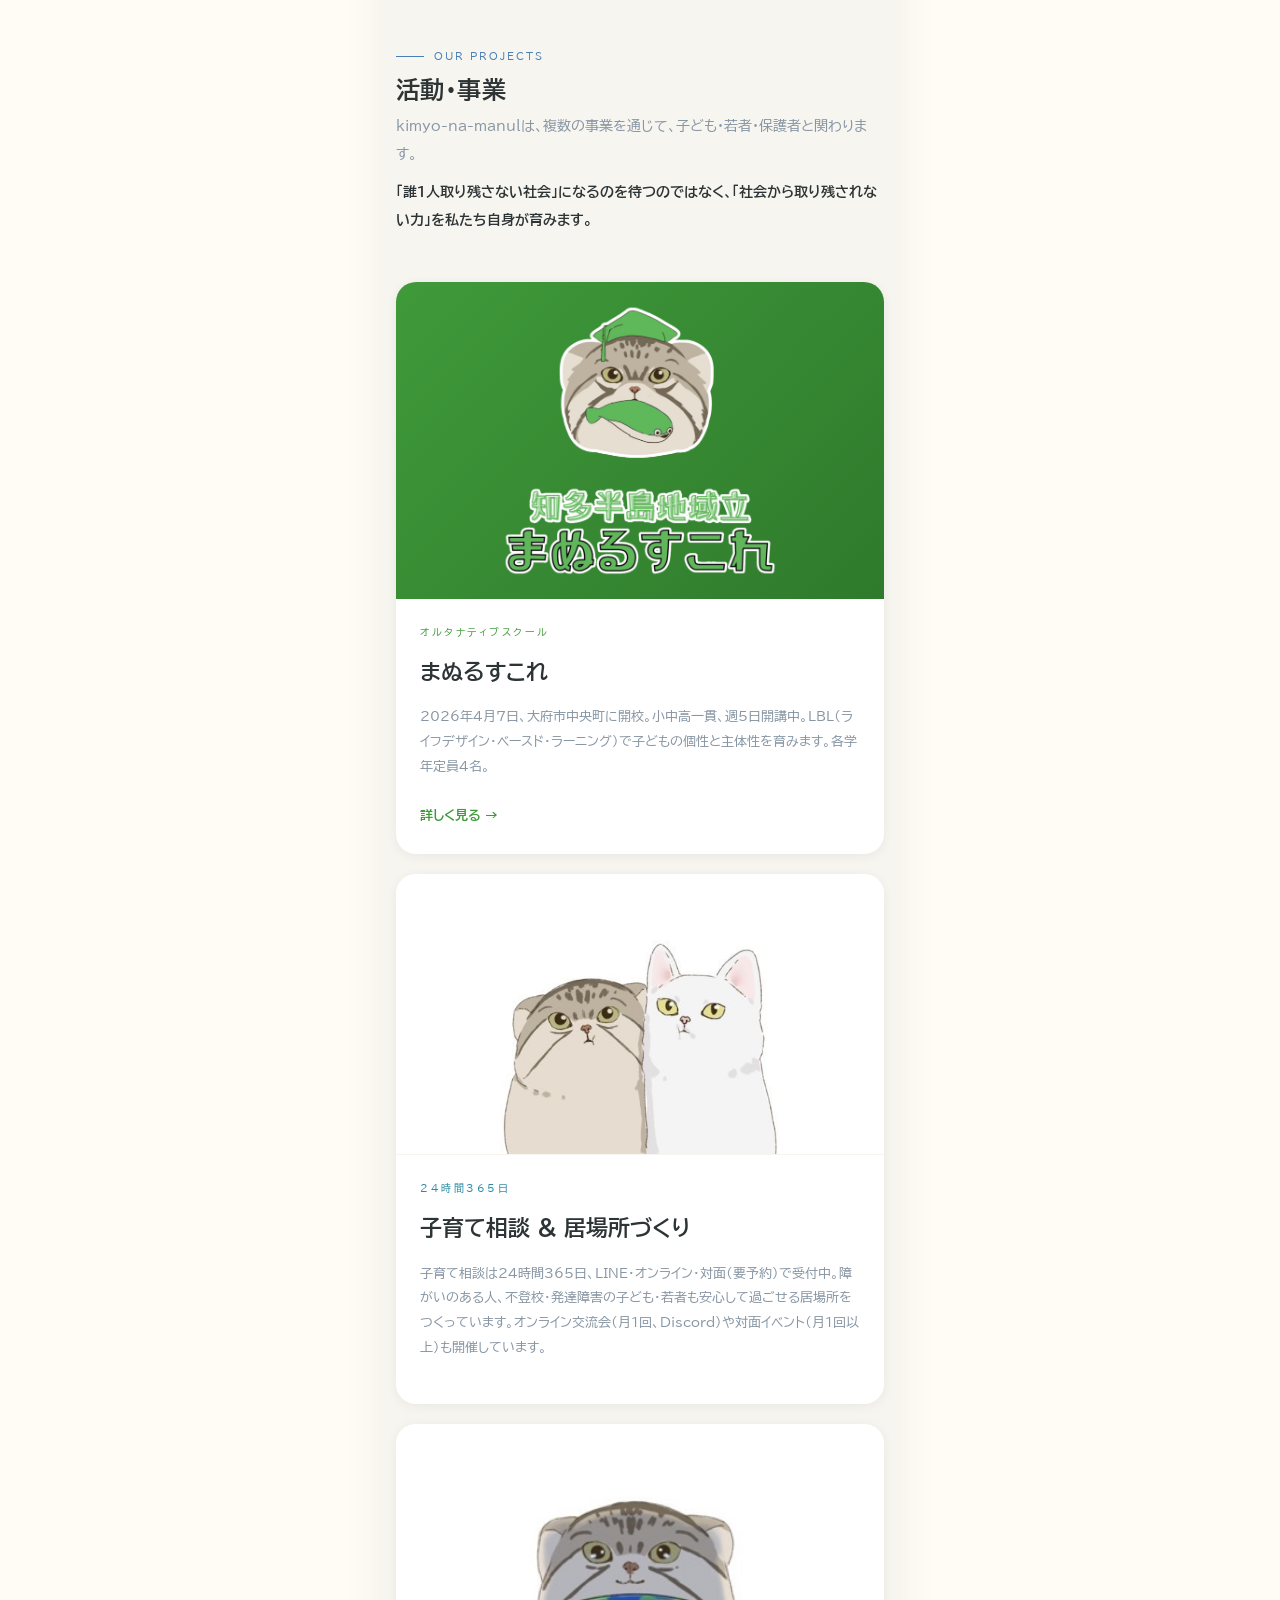
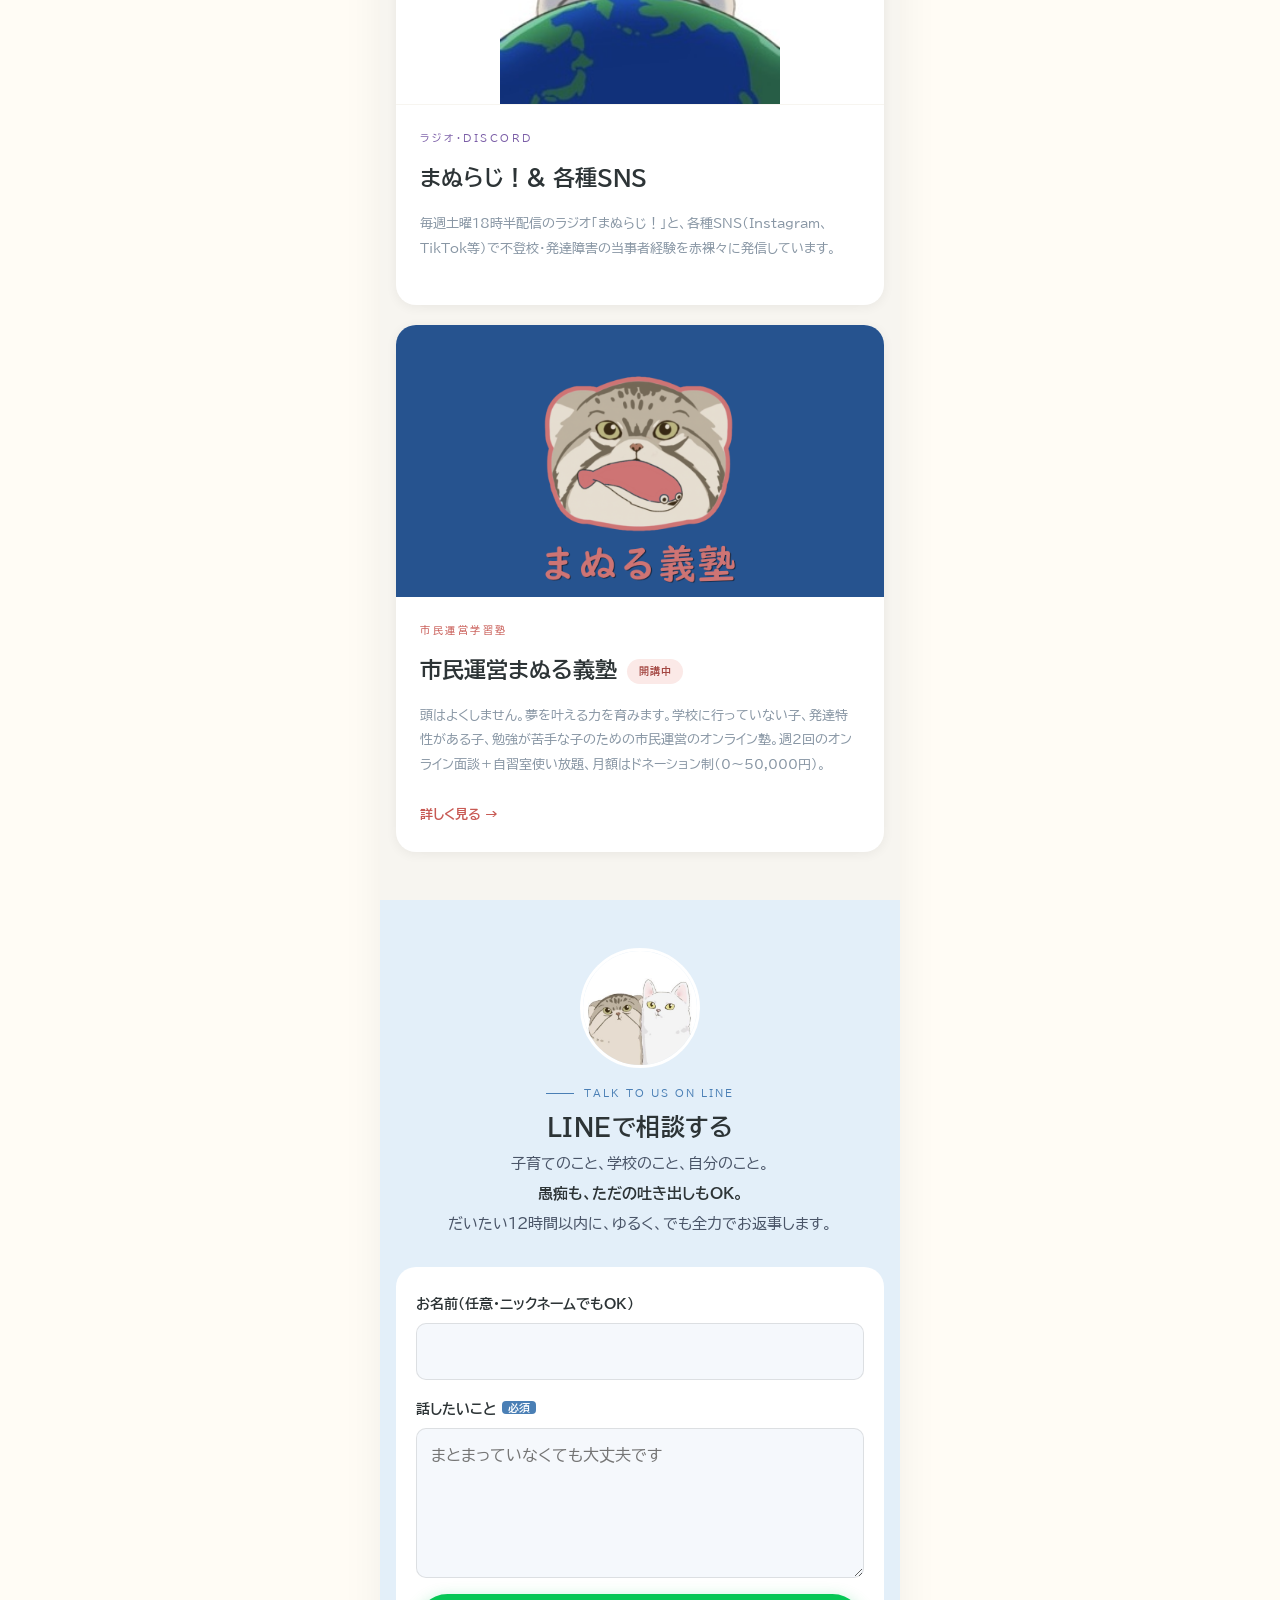
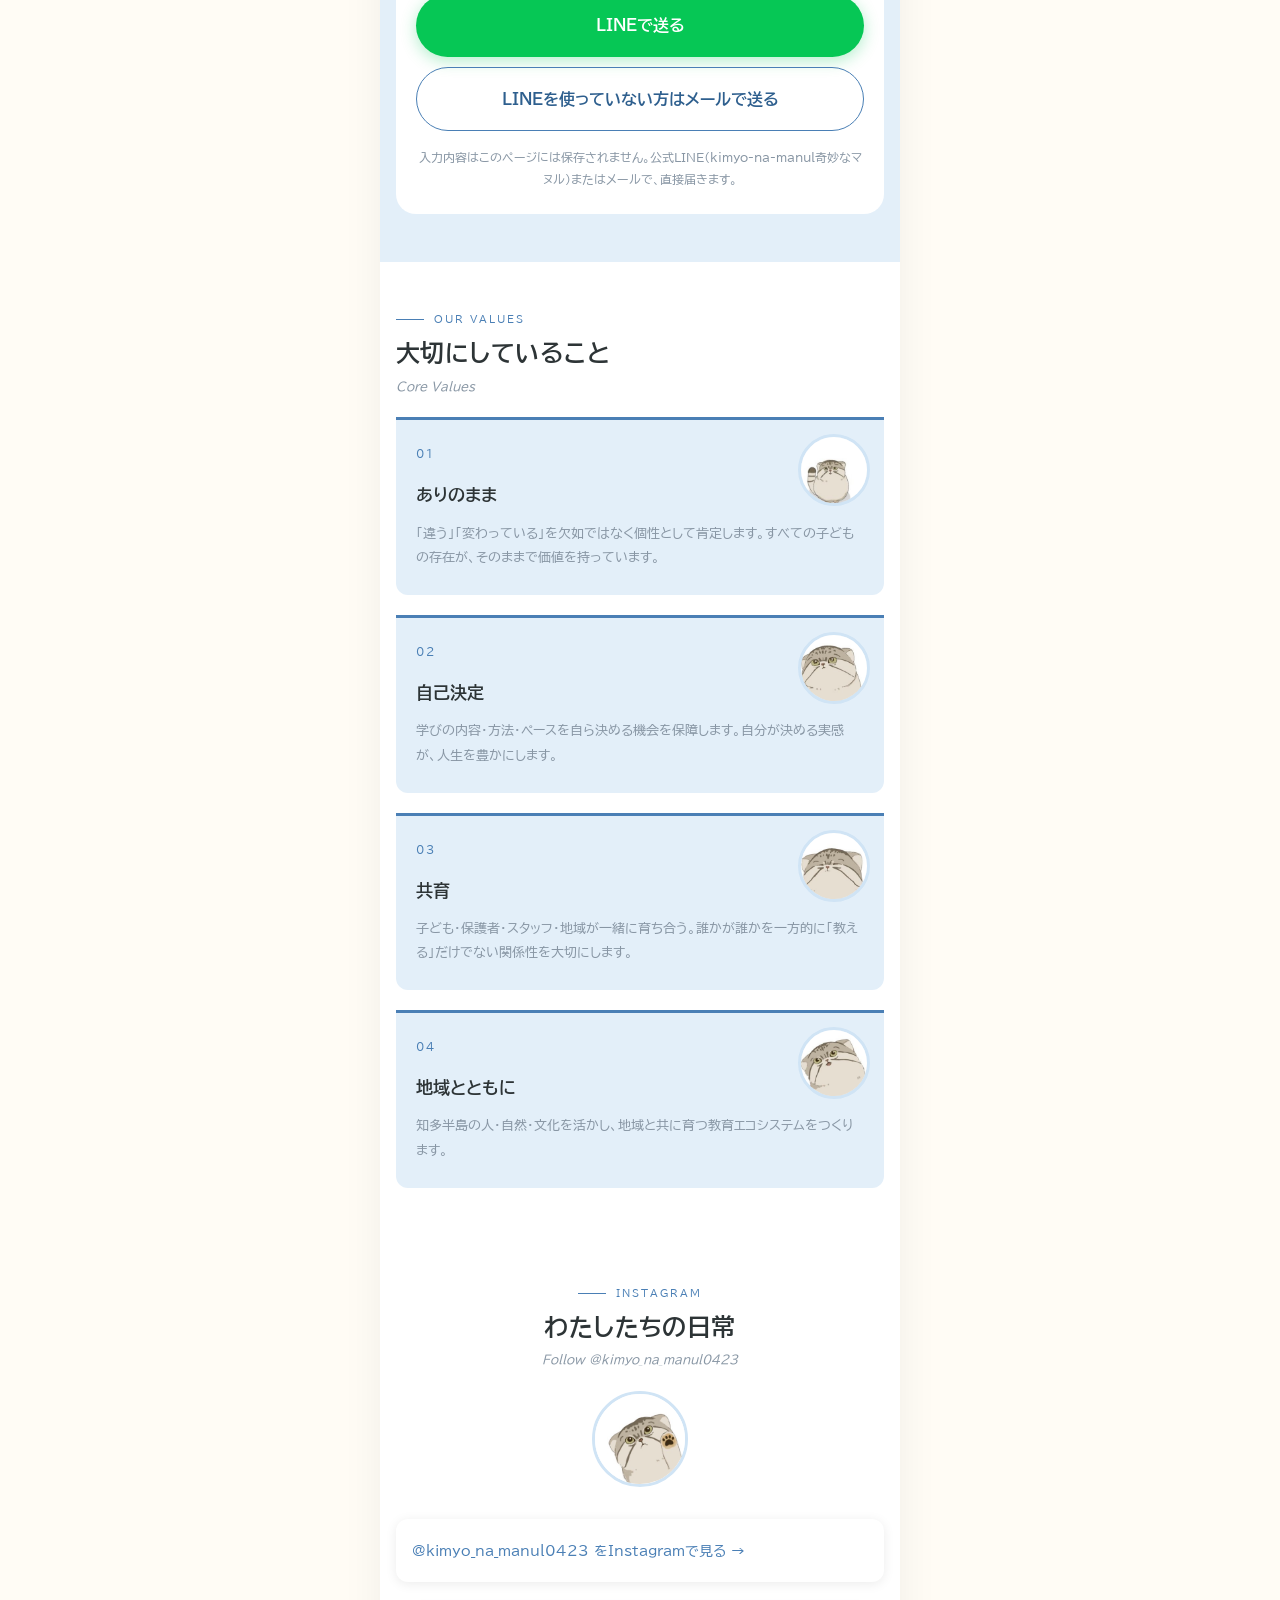
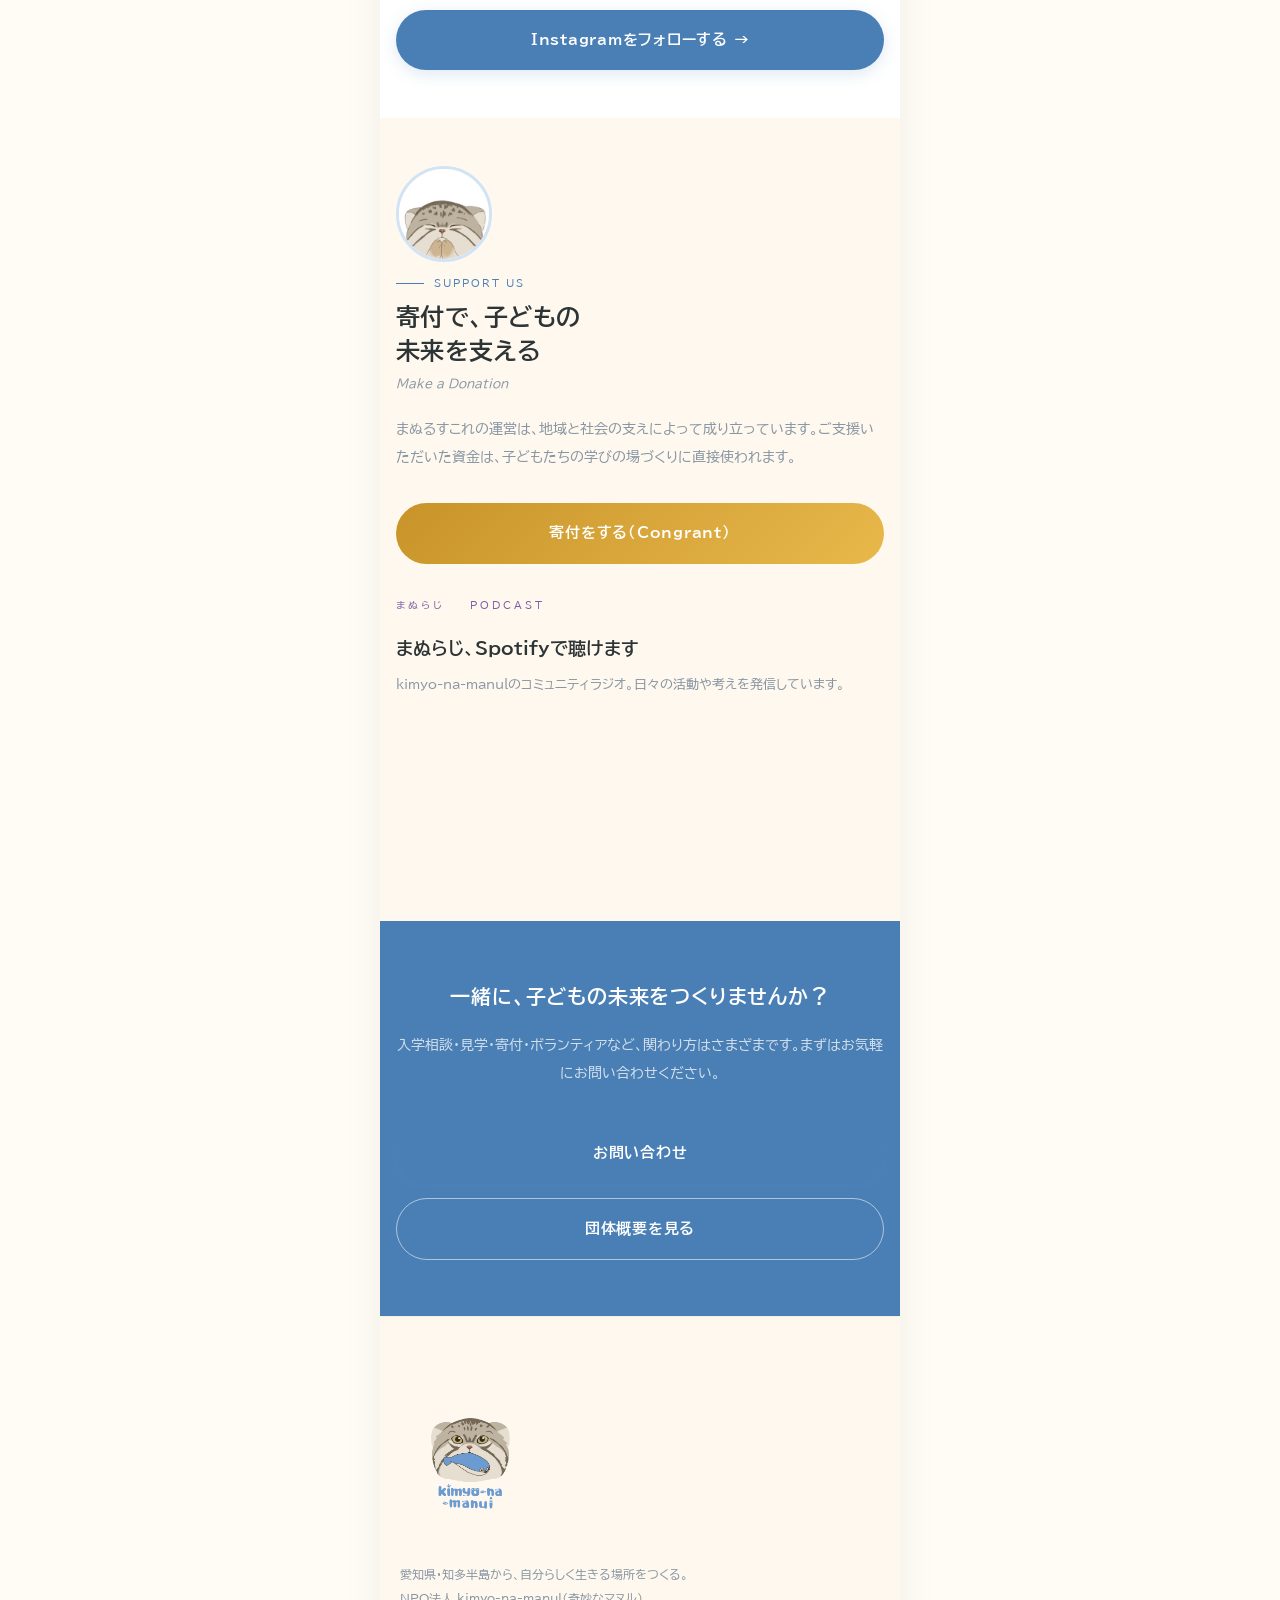
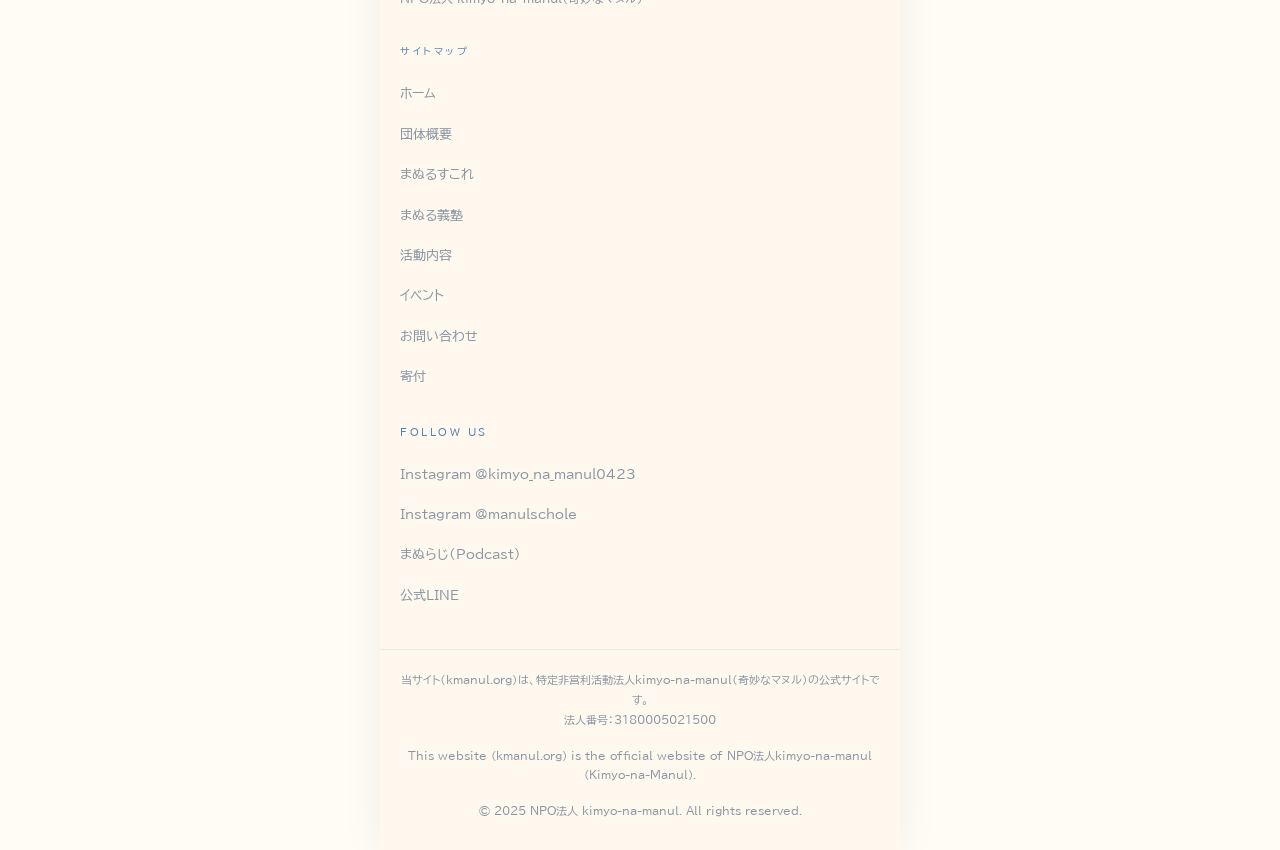
==== commit 9a91f4ab: "ホームに「LINEで相談する」を追加し、見学・体験フォームとLINE送信の仕組みを共通化 Co-Authored-By: Claude Opus 5.5 <noreply@anthropic.com>" ====
--- a/index.html
+++ b/index.html
@@ -21,7 +21,7 @@
 <meta name="twitter:description" content="愛知県知多半島のNPO法人。障がい・不登校の子ども・若者の居場所づくりと、オルタナティブスクール「まぬるすこれ」を運営。">
 <meta name="twitter:image" content="https://kmanul.org/assets/logo-kmanul.png">
 <link rel="icon" href="favicon.ico" type="image/x-icon">
-<link rel="stylesheet" href="assets/style.css?v=31">
+<link rel="stylesheet" href="assets/style.css?v=32">
 <script type="application/ld+json">
 {
   "@context": "https://schema.org",
@@ -508,6 +508,38 @@
 @media (max-width: 900px) {
   .award { padding: 48px 0; }
 }
+
+/* ── LINEで相談する ──（送る部分は assets/line-form.js） */
+.consult { background: var(--sky-light); }
+.consult-illust {
+  width: 120px; height: 120px; display: block; margin: 0 auto 16px;
+  border-radius: 50%; object-fit: cover; border: 3px solid var(--white); background: var(--white);
+}
+.consult-lead { text-align: center; font-size: 15px; color: var(--text-mid); line-height: 2; margin: 0 auto; max-width: 560px; }
+.consult-lead strong { color: var(--text); }
+.consult-form {
+  max-width: 560px; margin: 28px auto 0;
+  background: var(--white); border-radius: 20px; padding: 24px 20px;
+  display: grid; gap: 16px;
+}
+.consult-field { display: grid; gap: 6px; }
+.consult-label { font-size: 14px; font-weight: 700; color: var(--text); }
+.consult-req { font-size: 11px; font-weight: 700; color: var(--white); background: var(--sky); border-radius: 4px; padding: 1px 6px; margin-left: 6px; vertical-align: 2px; }
+.consult-input, .consult-textarea {
+  width: 100%; font: inherit; font-size: 16px; color: var(--text);
+  background: var(--misora-bg); border: 1.5px solid rgba(0,0,0,0.1); border-radius: 10px; padding: 12px 14px;
+}
+.consult-textarea { min-height: 150px; resize: vertical; line-height: 1.8; }
+.consult-input:focus, .consult-textarea:focus { outline: none; border-color: var(--sky); box-shadow: 0 0 0 3px rgba(74,127,181,0.18); }
+.consult-textarea[aria-invalid="true"] { border-color: var(--red); }
+.consult-error { font-size: 13px; color: var(--red-dark); background: var(--red-light); border-radius: 8px; padding: 10px 12px; display: none; }
+.consult-error.show { display: block; }
+.consult-send { display: grid; gap: 10px; }
+.consult-send button { font: inherit; font-size: 16px; font-weight: 700; border: none; border-radius: 999px; padding: 16px 20px; cursor: pointer; }
+.consult-send .consult-line { background: #06C755; color: #fff; box-shadow: 0 4px 16px rgba(6,199,85,0.3); }
+.consult-send .consult-mail { background: transparent; color: var(--sky-dark); border: 1.5px solid var(--sky); }
+.consult-note { font-size: 12px; color: var(--text-muted); line-height: 1.8; text-align: center; }
+.consult .lf-step { background: var(--misora-bg); }
 </style>
 </head>
 <body class="theme-npo">
@@ -697,6 +729,33 @@
   </div>
 </section>
 
+<!-- LINEで相談する -->
+<section class="consult" id="consult">
+  <div class="container">
+    <img src="images/kosodate_soudan.jpg" alt="マヌルと白ねこのイラスト" class="consult-illust reveal" loading="lazy">
+    <div class="eyebrow eyebrow-sky reveal" style="justify-content:center;">Talk to Us on LINE</div>
+    <h2 class="section-title reveal" style="text-align:center;" data-ja="LINEで相談する" data-en="Talk to us on LINE">LINEで相談する</h2>
+    <p class="consult-lead reveal" data-ja="子育てのこと、学校のこと、自分のこと。<br><strong>愚痴も、ただの吐き出しもOK。</strong><br>だいたい12時間以内に、ゆるく、でも全力でお返事します。" data-en="Parenting, school, or just yourself.<br><strong>Venting or simply letting it all out is OK.</strong><br>We reply within about 12 hours — relaxed, but with everything we’ve got.">子育てのこと、学校のこと、自分のこと。<br><strong>愚痴も、ただの吐き出しもOK。</strong><br>だいたい12時間以内に、ゆるく、でも全力でお返事します。</p>
+
+    <form class="consult-form reveal" id="consult-form" novalidate>
+      <div class="consult-field">
+        <label class="consult-label" for="cs-name" data-ja="お名前（任意・ニックネームでもOK）" data-en="Name (optional — a nickname is fine)">お名前（任意・ニックネームでもOK）</label>
+        <input class="consult-input" id="cs-name" name="name" autocomplete="nickname">
+      </div>
+      <div class="consult-field">
+        <label class="consult-label" for="cs-msg"><span data-ja="話したいこと" data-en="What’s on your mind">話したいこと</span><span class="consult-req" data-ja="必須" data-en="Required">必須</span></label>
+        <textarea class="consult-textarea" id="cs-msg" name="msg" required placeholder="まとまっていなくても大丈夫です"></textarea>
+      </div>
+      <p class="consult-error" id="consult-error" role="alert"></p>
+      <div class="consult-send lf-send">
+        <button type="submit" class="consult-line" data-ja="LINEで送る" data-en="Send via LINE">LINEで送る</button>
+        <button type="button" class="consult-mail" data-lf-mail data-ja="LINEを使っていない方はメールで送る" data-en="No LINE? Send by email">LINEを使っていない方はメールで送る</button>
+      </div>
+      <p class="consult-note" data-ja="入力内容はこのページには保存されません。公式LINE（kimyo-na-manul奇妙なマヌル）またはメールで、直接届きます。" data-en="Nothing is stored on this page — your message goes straight to our official LINE (kimyo-na-manul) or email.">入力内容はこのページには保存されません。公式LINE（kimyo-na-manul奇妙なマヌル）またはメールで、直接届きます。</p>
+    </form>
+  </div>
+</section>
+
 <!-- VALUES -->
 <section class="values">
   <div class="container">
@@ -839,6 +898,31 @@
 </script>
 <script async src="//www.instagram.com/embed.js"></script>
 <script src="assets/main.js?v=2"></script>
+<script src="assets/line-form.js?v=3"></script>
+<script>
+// LINEで相談する：入力チェックと本文づくり（LINEに送る部分は assets/line-form.js）
+(function () {
+  var form = document.getElementById('consult-form');
+  if (!form) return;
+  var errBox = document.getElementById('consult-error');
+  function val(n) { return (form.elements[n].value || '').trim(); }
+  function check() {
+    var msg = form.elements.msg;
+    var ok = !!val('msg');
+    if (ok) msg.removeAttribute('aria-invalid'); else { msg.setAttribute('aria-invalid', 'true'); msg.focus(); }
+    errBox.textContent = ok ? '' : '話したいことを入力してください。';
+    errBox.classList.toggle('show', !ok);
+    return ok;
+  }
+  function body() {
+    var lines = ['【LINE相談】'];
+    if (val('name')) lines.push('お名前：' + val('name'));
+    lines.push('', val('msg'), '', '（ホームページから送信）');
+    return lines.join('\n');
+  }
+  KmanulLine.setup({ form: form, check: check, body: body, mailTo: 'info@kmanul.org', mailSubject: 'LINE相談（ホームページから）' });
+})();
+</script>
 <script src="assets/i18n.js?v=2"></script>
 <script src="assets/sky.js?v=5"></script>
 </body>
--- a/assets/style.css
+++ b/assets/style.css
@@ -726,3 +726,47 @@
 
 .footer-inner { grid-template-columns: 1fr !important; gap: 32px; padding: 0 20px; }
 .footer-bottom { padding: 20px 20px 0; flex-direction: column; gap: 8px; text-align: center; }
+
+/* ── 公式LINEに送るフォームの手順パネル（assets/line-form.js が作る） ── */
+.lf-steps { display: none; gap: 14px; }
+.lf-steps.show { display: grid; }
+.lf-steps-title { font-size: 16px; font-weight: 700; color: #06A04A; text-align: center; }
+.lf-step {
+  background: var(--white);
+  border-radius: 14px;
+  padding: 16px;
+  display: grid;
+  gap: 10px;
+}
+.lf-step-head { font-size: 14px; font-weight: 700; color: var(--text); }
+.lf-step-head b { color: #06A04A; margin-right: 6px; }
+.lf-step p { font-size: 13px; color: var(--text-muted); line-height: 1.8; }
+.lf-btn {
+  display: block;
+  text-align: center;
+  text-decoration: none;
+  font-size: 15px;
+  font-weight: 700;
+  border-radius: 999px;
+  padding: 14px 18px;
+  background: #06C755;
+  color: #fff;
+}
+.lf-btn.sub { background: transparent; color: #06A04A; border: 1.5px solid #06C755; }
+.lf-pc { display: none; justify-items: center; gap: 8px; text-align: center; }
+.lf-steps.is-pc .lf-pc { display: grid; }
+.lf-steps.is-pc .lf-sp { display: none; }
+.lf-qr { background: #fff; padding: 10px; border-radius: 10px; border: 1px solid rgba(0,0,0,0.08); line-height: 0; }
+.lf-qr img, .lf-qr canvas { width: 260px; height: 260px; max-width: 100%; height: auto; image-rendering: pixelated; }
+.lf-preview {
+  white-space: pre-wrap;
+  font-size: 12px;
+  line-height: 1.7;
+  color: var(--text-mid);
+  background: var(--stone);
+  border-radius: 10px;
+  padding: 12px;
+  max-height: 180px;
+  overflow: auto;
+}
+.lf-back { font: inherit; font-size: 13px; color: var(--text-muted); background: none; border: none; text-decoration: underline; cursor: pointer; justify-self: center; }
